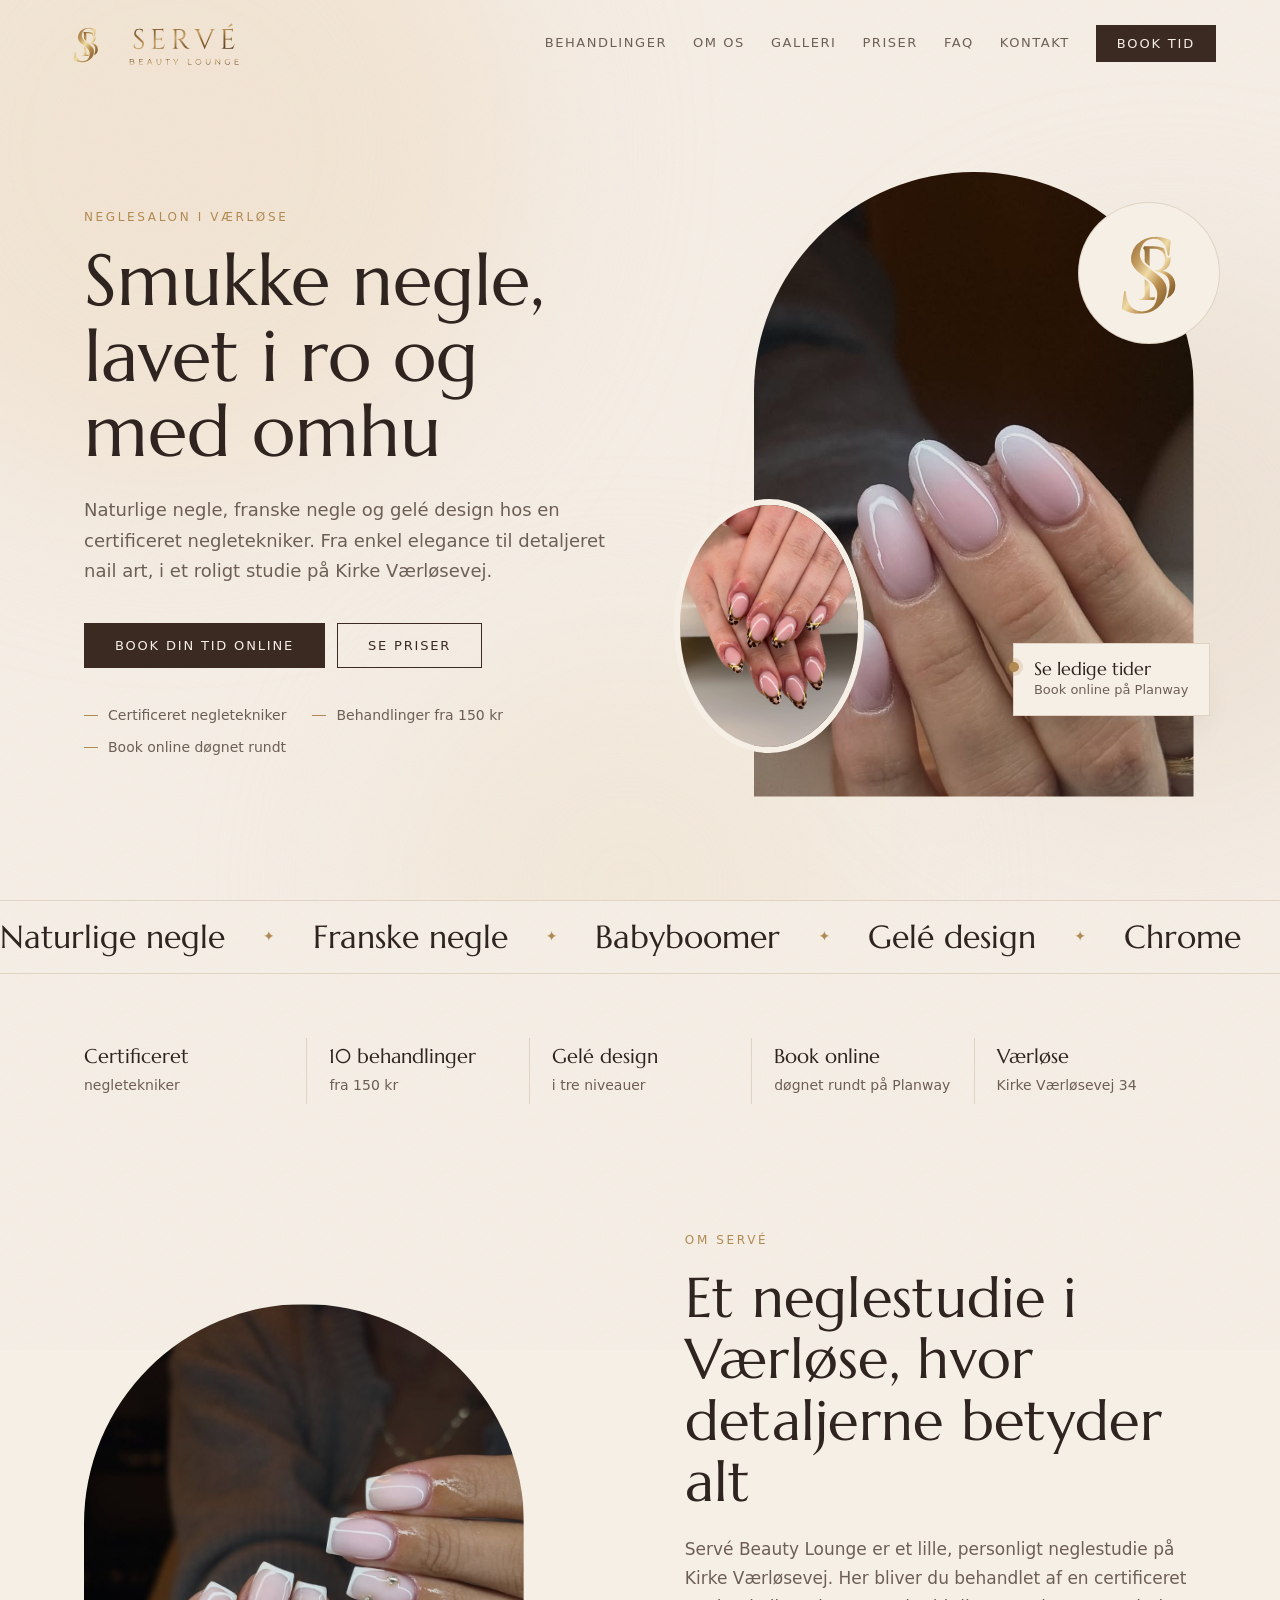
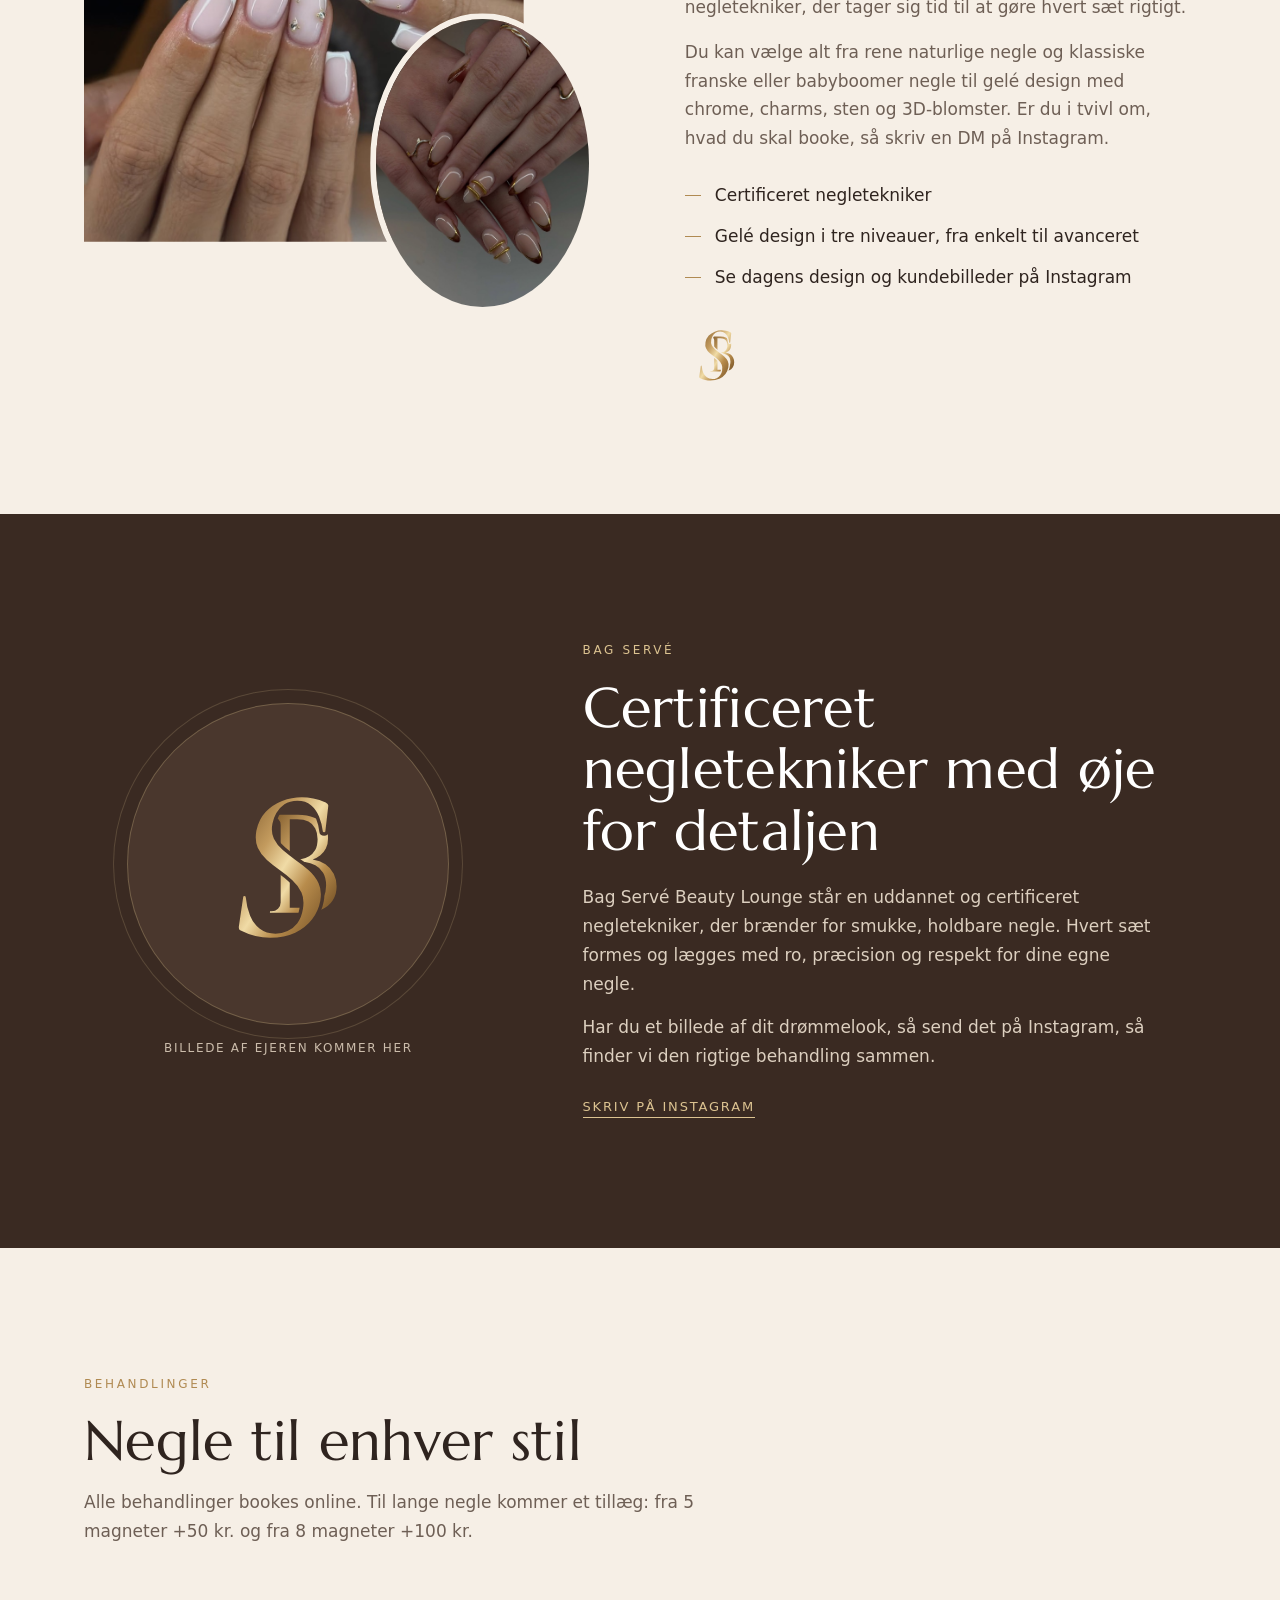
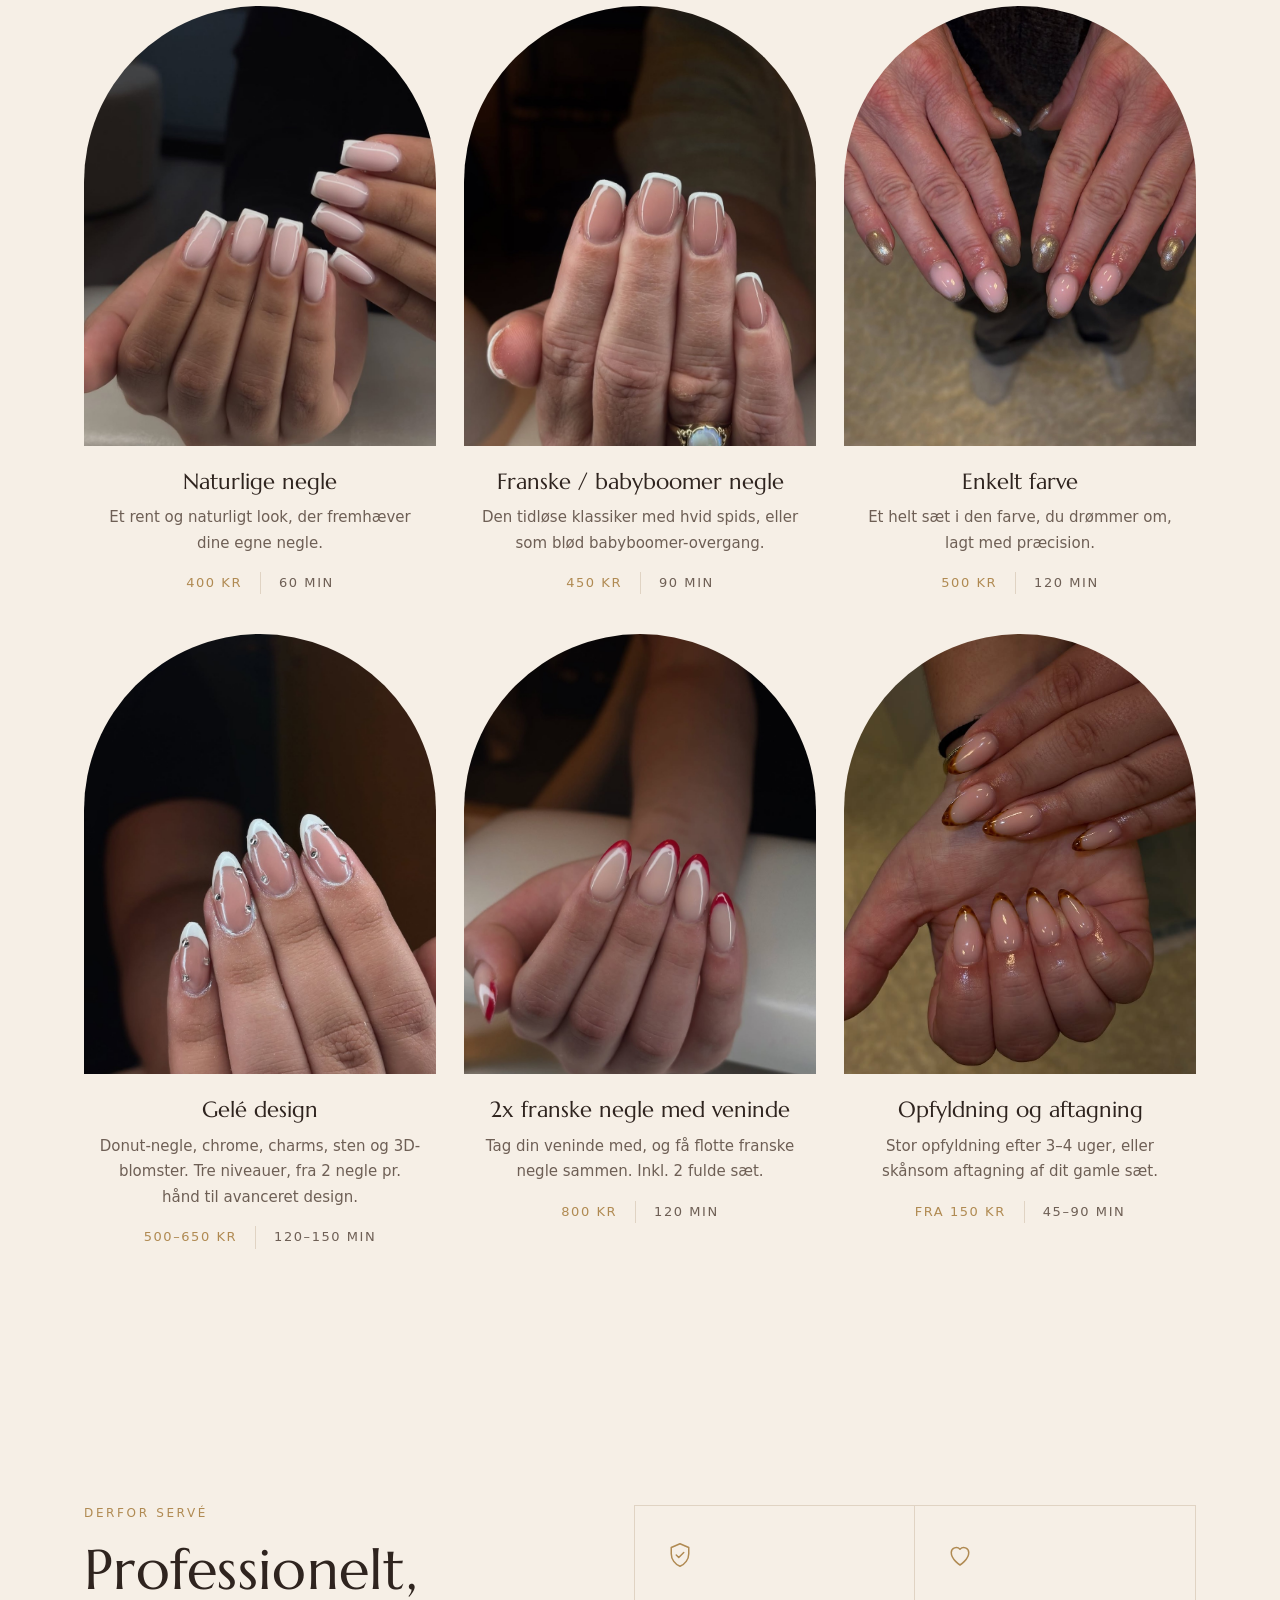
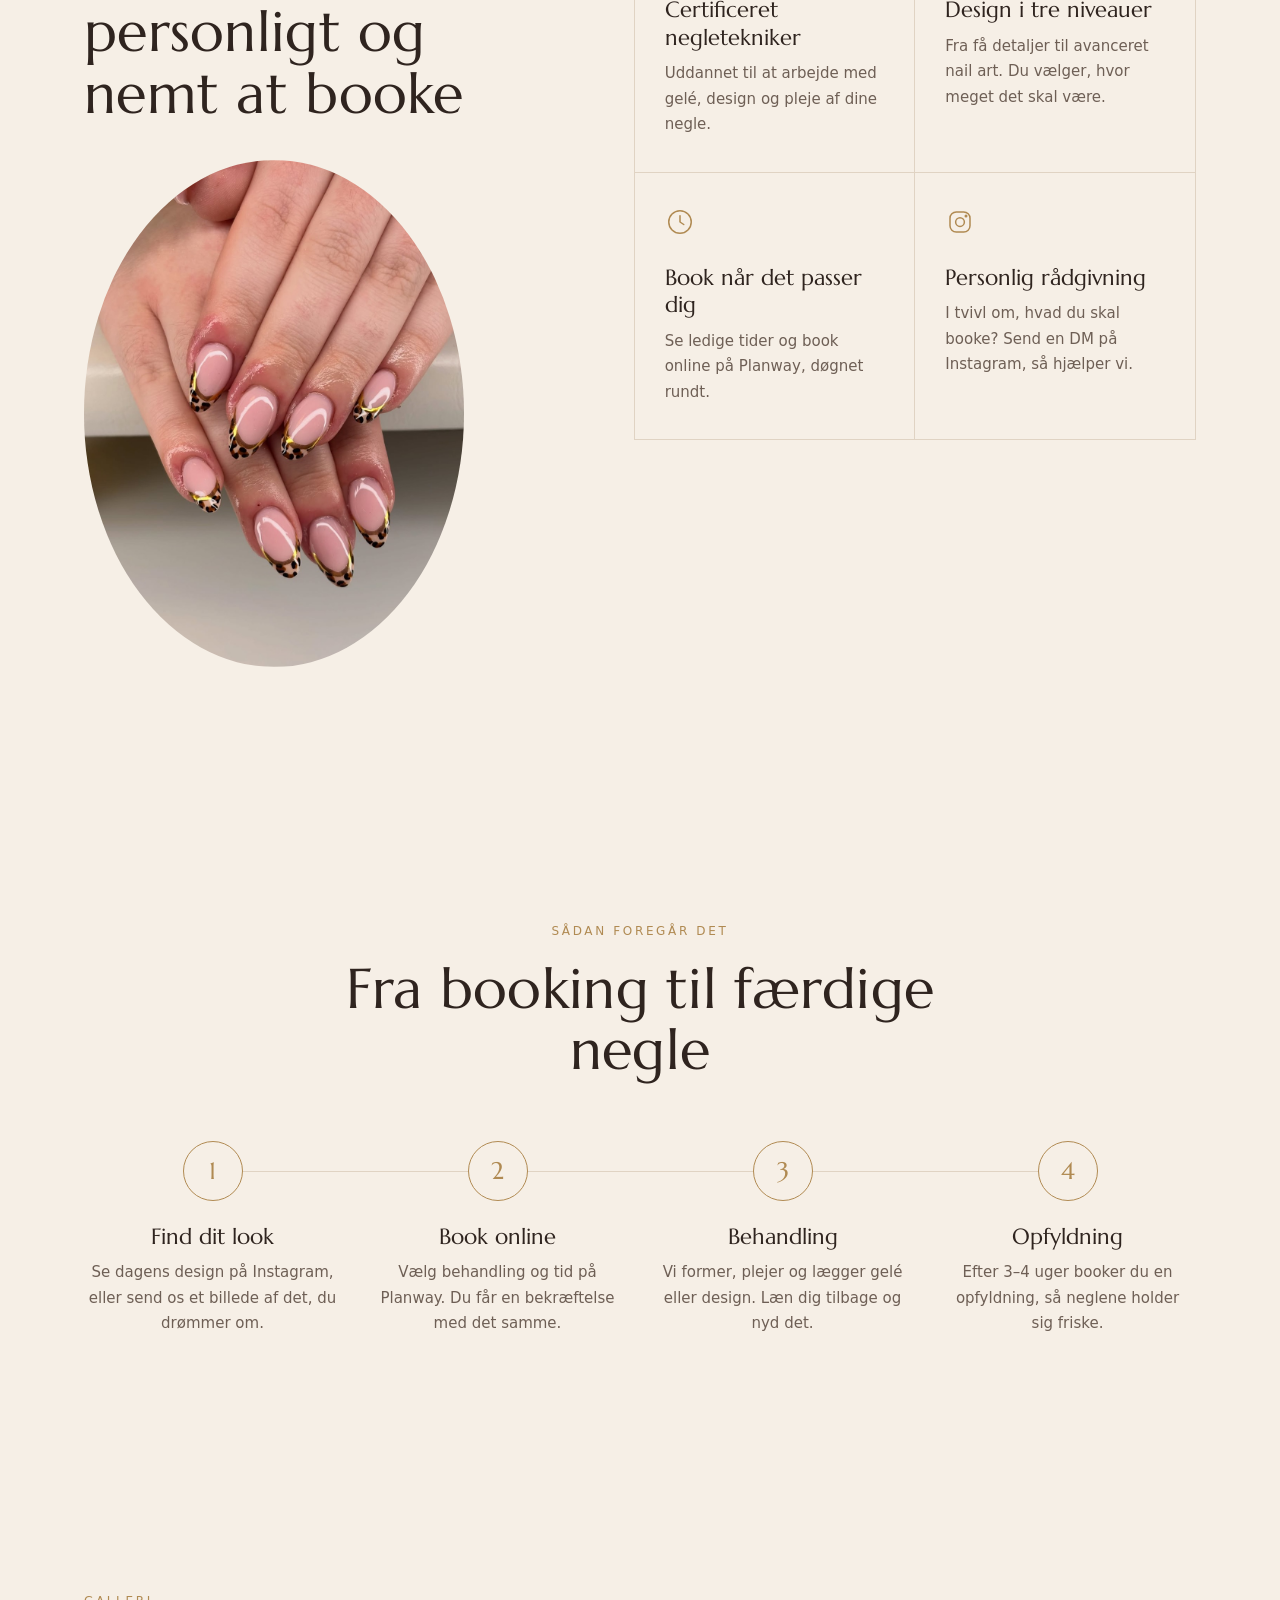
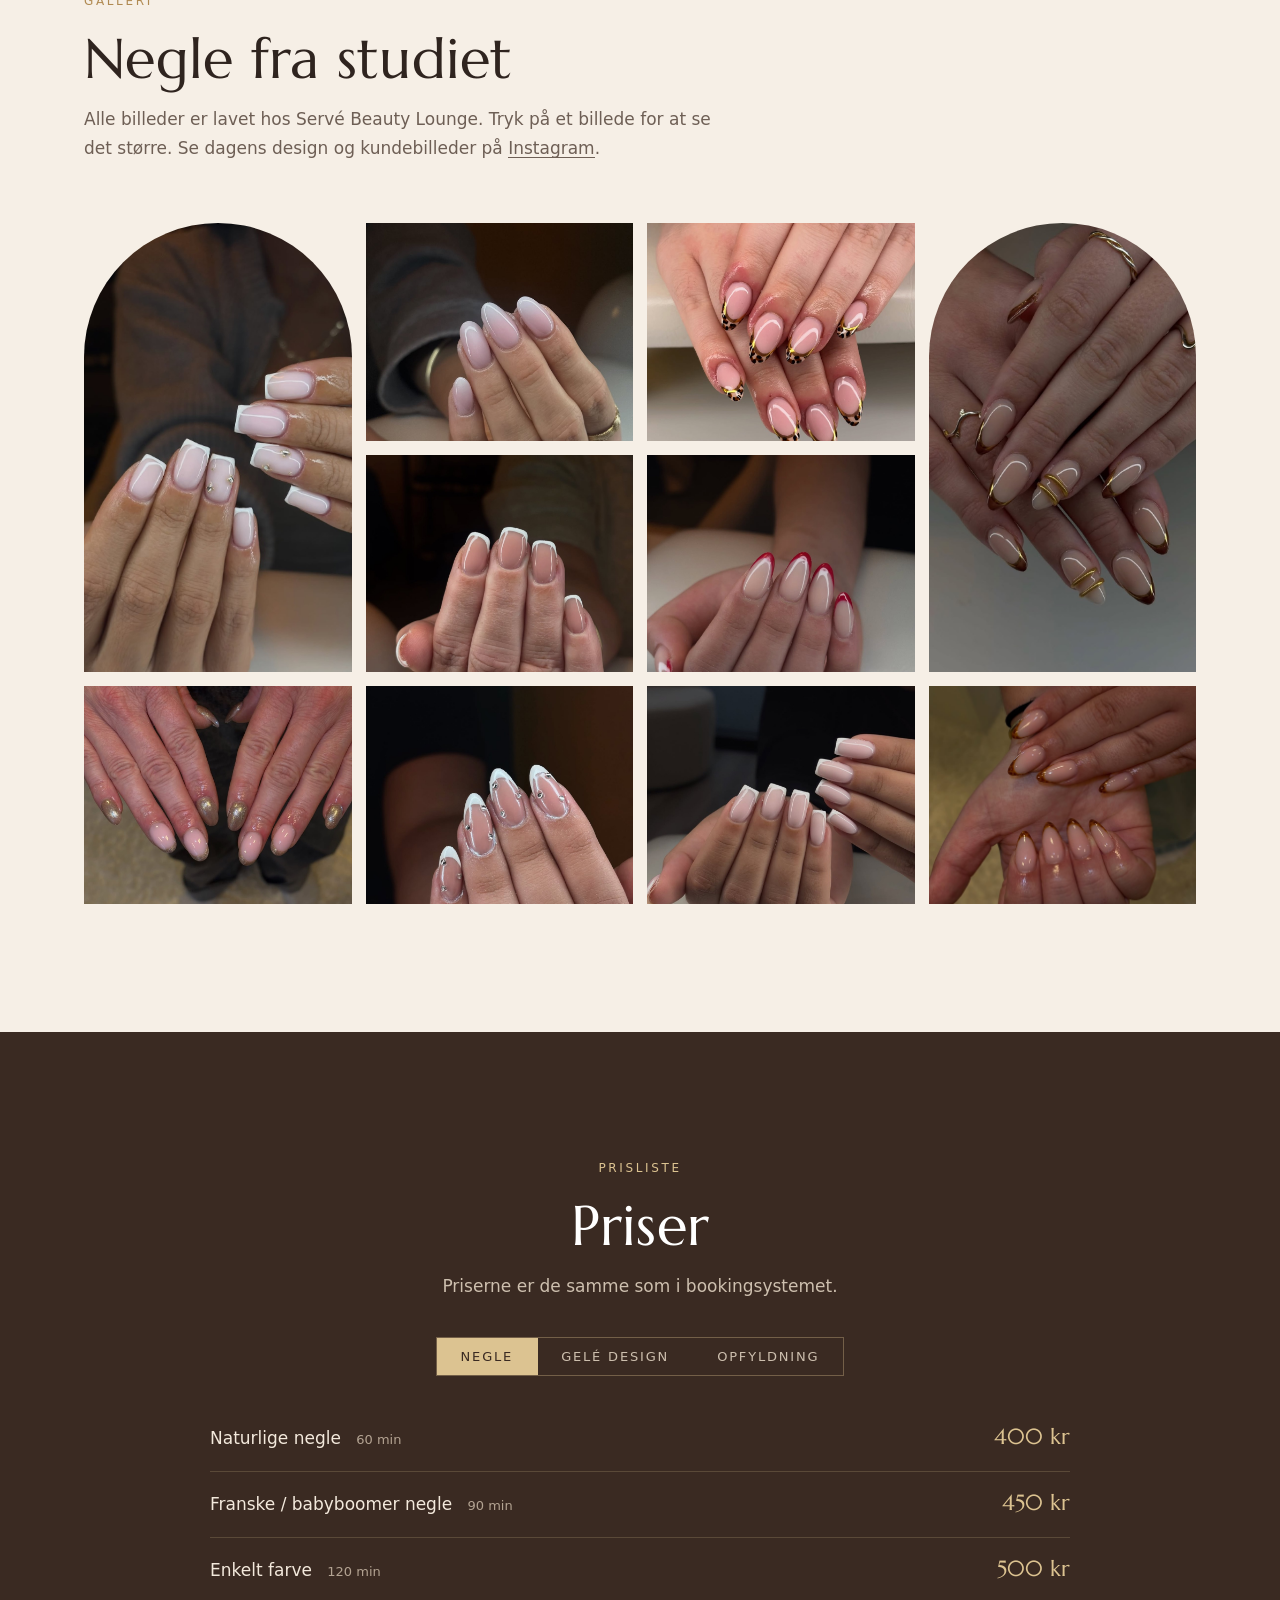
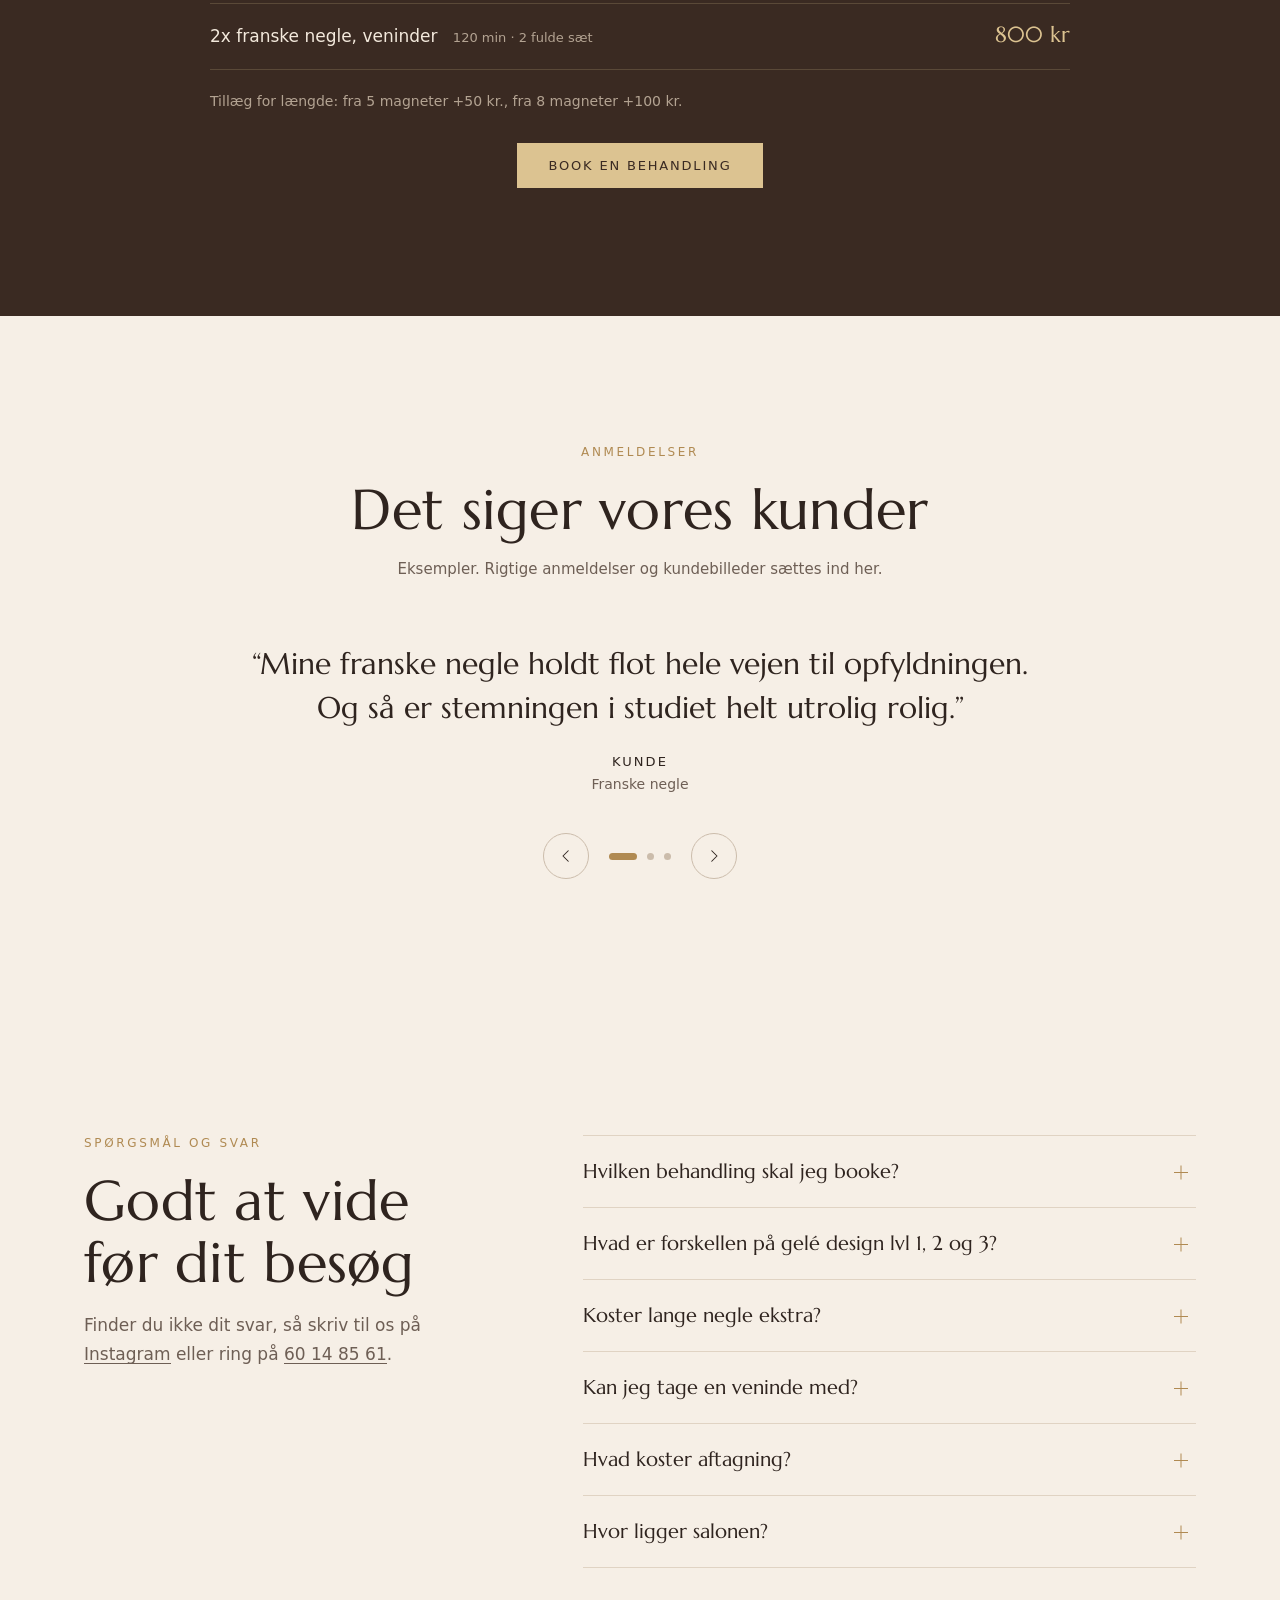
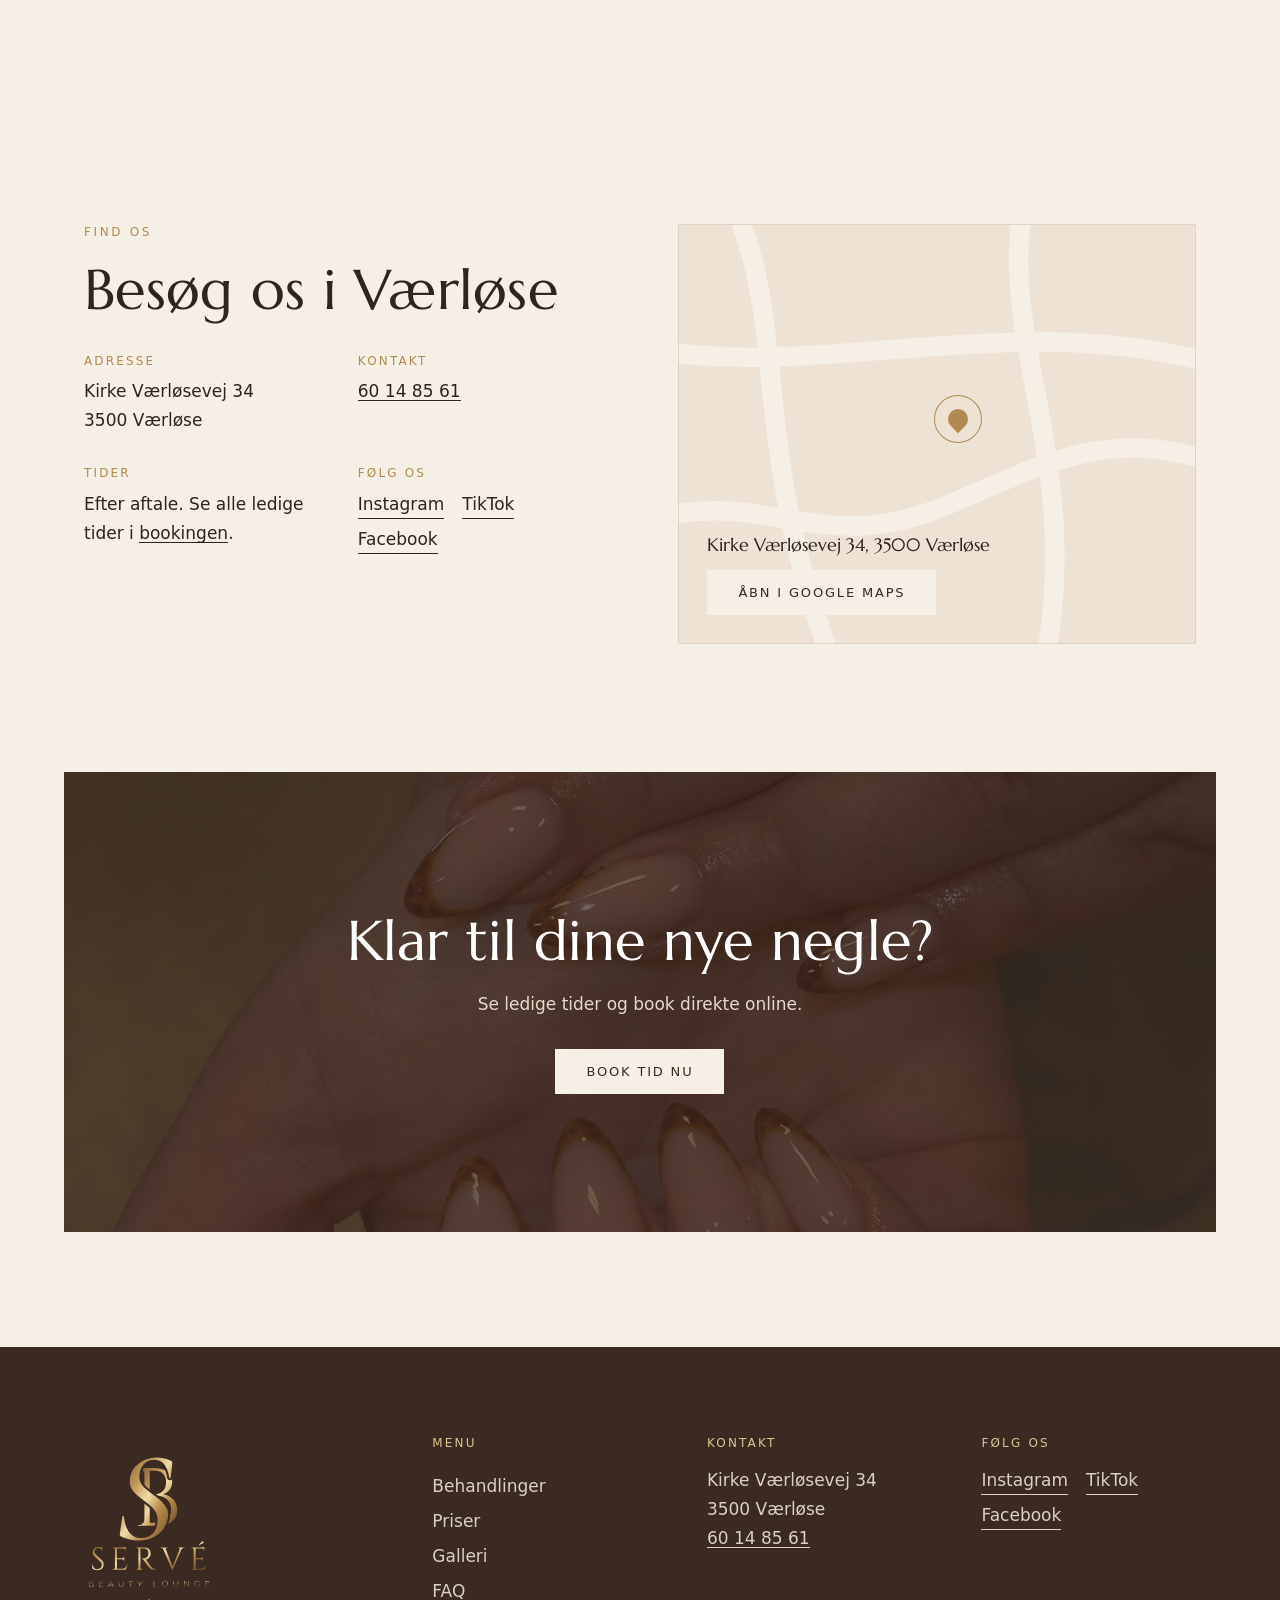
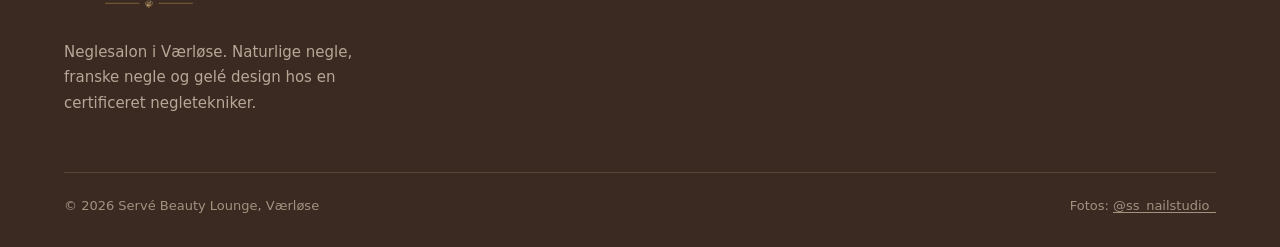
==== index.html @ b05d035b "Remove demo badge (reviews are still marked as examples) Co-Authored-By: Claude Opus 5.5 <noreply@an" ====
<!doctype html>
<html lang="da">
<head>
  <meta charset="utf-8">
  <meta name="viewport" content="width=device-width, initial-scale=1">
  <title>Servé Beauty Lounge – Neglesalon i Værløse | Gelé, franske negle & nail art</title>
  <meta name="description" content="Servé Beauty Lounge er en neglesalon i Værløse med certificeret negletekniker. Naturlige negle, franske/babyboomer negle og gelé design fra 400 kr. Book din tid online.">
  <meta name="keywords" content="neglesalon Værløse, negle Værløse, gelé negle, franske negle, babyboomer negle, nail art, gelé design, negletekniker Værløse">
  <link rel="canonical" href="https://serve-beauty-lounge.vercel.app/">
  <meta name="theme-color" content="#f6efe6">
  <link rel="icon" href="favicon.svg" type="image/svg+xml">
  <!-- Fjern noindex (her og i vercel.json), når rigtige anmeldelser er sat ind. -->
  <meta name="robots" content="noindex, nofollow">

  <meta property="og:type" content="website">
  <meta property="og:locale" content="da_DK">
  <meta property="og:site_name" content="Servé Beauty Lounge">
  <meta property="og:title" content="Servé Beauty Lounge – Neglesalon i Værløse">
  <meta property="og:description" content="Naturlige negle, franske negle og gelé design i Værløse. Book din tid online.">
  <meta property="og:image" content="https://serve-beauty-lounge.vercel.app/images/babyboomer-almond.jpg">
  <meta name="twitter:card" content="summary_large_image">

  <link rel="preconnect" href="https://api.fontshare.com">
  <link rel="preconnect" href="https://cdn.fontshare.com" crossorigin>
  <!-- Switzer fra Fontshare (gratis til kommerciel brug) til brødtekst -->
  <link href="https://api.fontshare.com/v2/css?f[]=switzer@300,400,500,600&display=swap" rel="stylesheet">
  <!-- Marcellus (Google Fonts): romersk serif der matcher logoet -->
  <link rel="preconnect" href="https://fonts.googleapis.com">
  <link rel="preconnect" href="https://fonts.gstatic.com" crossorigin>
  <link href="https://fonts.googleapis.com/css2?family=Marcellus&display=swap" rel="stylesheet">
  <link rel="stylesheet" href="styles.css">

  <!-- Struktureret data: oplysninger fra salonens Instagram og Planway (8. nov. 2026). -->
  <script type="application/ld+json">
  {
    "@context": "https://schema.org",
    "@type": "NailSalon",
    "name": "Servé Beauty Lounge",
    "url": "https://serve-beauty-lounge.vercel.app/",
    "image": "https://serve-beauty-lounge.vercel.app/images/babyboomer-almond.jpg",
    "description": "Neglesalon i Værløse med certificeret negletekniker. Naturlige negle, franske/babyboomer negle og gelé design.",
    "telephone": "+4560148561",
    "priceRange": "150–800 kr",
    "address": {
      "@type": "PostalAddress",
      "streetAddress": "Kirke Værløsevej 34",
      "postalCode": "3500",
      "addressLocality": "Værløse",
      "addressCountry": "DK"
    },
    "areaServed": ["Værløse", "Furesø"],
    "sameAs": [
      "https://www.instagram.com/ss_nailstudio_/",
      "https://www.tiktok.com/@ss_nailstudio",
      "https://www.facebook.com/profile.php?id=61580778943556"
    ],
    "potentialAction": { "@type": "ReserveAction", "target": "https://servebeautylounge.planway.com/" },
    "hasOfferCatalog": {
      "@type": "OfferCatalog",
      "name": "Behandlinger",
      "itemListElement": [
        { "@type": "Offer", "itemOffered": { "@type": "Service", "name": "Naturlige negle" }, "price": "400", "priceCurrency": "DKK" },
        { "@type": "Offer", "itemOffered": { "@type": "Service", "name": "Franske/Babyboomer negle" }, "price": "450", "priceCurrency": "DKK" },
        { "@type": "Offer", "itemOffered": { "@type": "Service", "name": "Enkelt farve" }, "price": "500", "priceCurrency": "DKK" },
        { "@type": "Offer", "itemOffered": { "@type": "Service", "name": "Gelé design lvl 1" }, "price": "500", "priceCurrency": "DKK" },
        { "@type": "Offer", "itemOffered": { "@type": "Service", "name": "Gelé design lvl 2" }, "price": "550", "priceCurrency": "DKK" },
        { "@type": "Offer", "itemOffered": { "@type": "Service", "name": "Gelé design lvl 3" }, "price": "650", "priceCurrency": "DKK" },
        { "@type": "Offer", "itemOffered": { "@type": "Service", "name": "2x franske negle (veninder)" }, "price": "800", "priceCurrency": "DKK" },
        { "@type": "Offer", "itemOffered": { "@type": "Service", "name": "Stor opfyldning 3–4 uger (franske negle)" }, "price": "400", "priceCurrency": "DKK" },
        { "@type": "Offer", "itemOffered": { "@type": "Service", "name": "Aftagning" }, "price": "200", "priceCurrency": "DKK" },
        { "@type": "Offer", "itemOffered": { "@type": "Service", "name": "Aftagning ved nyt sæt" }, "price": "150", "priceCurrency": "DKK" }
      ]
    }
  }
  </script>
  <script type="application/ld+json">
  {
    "@context": "https://schema.org",
    "@type": "FAQPage",
    "mainEntity": [
      { "@type": "Question", "name": "Hvilken behandling skal jeg booke?", "acceptedAnswer": { "@type": "Answer", "text": "Er du i tvivl, så send en DM på Instagram (@ss_nailstudio_) med et billede af det, du ønsker, så hjælper vi dig med at vælge." } },
      { "@type": "Question", "name": "Hvad er forskellen på gelé design lvl 1, 2 og 3?", "acceptedAnswer": { "@type": "Answer", "text": "Lvl 1 (500 kr) er design på op til 2 negle pr. hånd, fx donut-negle, chrome, charms, sten og 3D-blomster. Lvl 2 (550 kr) er design på alle negle, der ikke er tidskrævende. Lvl 3 (650 kr) er et avanceret og ekstra detaljeret design med mange steps." } },
      { "@type": "Question", "name": "Koster lange negle ekstra?", "acceptedAnswer": { "@type": "Answer", "text": "Ja. Fra længde 5 magneter er tillægget 50 kr., og fra 8 magneter 100 kr." } },
      { "@type": "Question", "name": "Kan jeg tage en veninde med?", "acceptedAnswer": { "@type": "Answer", "text": "Ja. Med 2x franske negle (veninder) får I begge et fuldt sæt franske negle for 800 kr. i alt." } },
      { "@type": "Question", "name": "Hvad koster aftagning?", "acceptedAnswer": { "@type": "Answer", "text": "Aftagning koster 200 kr. Får du lavet et nyt sæt samtidig, koster aftagningen 150 kr." } },
      { "@type": "Question", "name": "Hvor ligger salonen?", "acceptedAnswer": { "@type": "Answer", "text": "Servé Beauty Lounge ligger på Kirke Værløsevej 34, 3500 Værløse." } }
    ]
  }
  </script>
</head>
<body>
  <a class="skip" href="#main">Spring til indhold</a>

  <!-- Levende baggrund -->
  <div class="aura" aria-hidden="true"><span class="b1"></span><span class="b2"></span><span class="b3"></span></div>
  <div class="grain" aria-hidden="true"></div>

  <header class="site-header" id="header">
    <a class="logo" href="#top" aria-label="Servé Beauty Lounge, forside">
      <img class="logo-icon" src="images/logo-mark.svg" alt="" width="40" height="40"><img class="logo-word" src="images/logo-wordmark-dark.svg" alt="Servé Beauty Lounge" width="150" height="58">
    </a>
    <nav class="nav" id="nav" aria-label="Hovedmenu">
      <a href="#behandlinger">Behandlinger</a>
      <a href="#om">Om os</a>
      <a href="#galleri">Galleri</a>
      <a href="#priser">Priser</a>
      <a href="#faq">FAQ</a>
      <a href="#kontakt">Kontakt</a>
      <a class="btn btn-small nav-cta" data-booking href="#">Book tid</a>
    </nav>
    <button class="menu-btn" id="menu-btn" type="button" aria-expanded="false" aria-controls="nav">
      <span></span><span></span><span class="sr">Menu</span>
    </button>
  </header>

  <main id="main">
    <!-- HERO -->
    <section class="hero" id="top" aria-labelledby="hero-title">
      <div class="hero-text">
        <p class="kicker" data-load>Neglesalon i Værløse</p>
        <h1 id="hero-title" data-load>Smukke negle, lavet i ro og med omhu</h1>
        <p class="lede" data-load>Naturlige negle, franske negle og gelé design hos en certificeret negletekniker. Fra enkel elegance til detaljeret nail art, i et roligt studie på Kirke Værløsevej.</p>
        <div class="hero-actions" data-load>
          <a class="btn" data-booking href="#">Book din tid online</a>
          <a class="btn btn-ghost" href="#priser">Se priser</a>
        </div>
        <ul class="hero-trust" data-load>
          <li>Certificeret negletekniker</li>
          <li>Behandlinger fra 150 kr</li>
          <li>Book online døgnet rundt</li>
        </ul>
      </div>

      <div class="hero-art">
        <figure class="arch" data-reveal-img>
          <img src="images/babyboomer-almond.jpg" alt="Babyboomer negle i almond-form lavet hos Servé Beauty Lounge" width="1000" height="1051" fetchpriority="high">
        </figure>
        <figure class="bubble" data-reveal-img>
          <img src="images/french-leopard-almond.jpg" alt="Franske almond-negle med guld og leopardmønster" width="1000" height="1333">
        </figure>
        <figure class="seal" aria-hidden="true"><img src="images/logo-mark.svg" alt="" width="120" height="120"></figure>
        <a class="float-card" data-booking href="#">
          <strong>Se ledige tider</strong>
          <span>Book online på Planway</span>
        </a>
      </div>
    </section>

    <!-- TILBUD (fra Instagram 2. nov. 2026 – skjules automatisk efter 30. nov.) -->
    <aside class="promo" data-until="2026-11-30" aria-label="Tilbud i november">
      <img src="images/tilbud-franske-november.jpg" alt="Tilbud: franske negle 350 kr hele november" width="800" height="1055" loading="lazy">
      <div class="promo-text">
        <p class="kicker">Tilbud i november</p>
        <p class="promo-title">Franske negle <strong>350 kr</strong> hele november</p>
        <p class="promo-sub">Normalpris 450 kr. Book din tid, mens der er ledige tider.</p>
      </div>
      <a class="btn" data-booking href="#">Book franske negle</a>
    </aside>

    <!-- MARQUEE -->
    <div class="marquee" aria-hidden="true">
      <div class="marquee-track">
        <span>Naturlige negle</span><i>✦</i><span>Franske negle</span><i>✦</i><span>Babyboomer</span><i>✦</i><span>Gelé design</span><i>✦</i><span>Chrome</span><i>✦</i><span>3D-blomster</span><i>✦</i>
        <span>Naturlige negle</span><i>✦</i><span>Franske negle</span><i>✦</i><span>Babyboomer</span><i>✦</i><span>Gelé design</span><i>✦</i><span>Chrome</span><i>✦</i><span>3D-blomster</span><i>✦</i>
      </div>
    </div>

    <!-- FACTS -->
    <section class="facts" aria-label="Servé i korte træk">
      <div data-reveal><strong>Certificeret</strong><span>negletekniker</span></div>
      <div data-reveal><strong>10 behandlinger</strong><span>fra 150 kr</span></div>
      <div data-reveal><strong>Gelé design</strong><span>i tre niveauer</span></div>
      <div data-reveal><strong>Book online</strong><span>døgnet rundt på Planway</span></div>
      <div data-reveal><strong>Værløse</strong><span>Kirke Værløsevej 34</span></div>
    </section>

    <!-- ABOUT -->
    <section class="about section" id="om" aria-labelledby="about-title">
      <div class="about-media">
        <figure class="about-main" data-reveal-img>
          <img src="images/french-square-sten.jpg" alt="Franske square-negle med små sten" width="1000" height="1333" loading="lazy">
        </figure>
        <figure class="about-small" data-reveal-img>
          <img src="images/french-brun-ringe.jpg" alt="Franske negle med brun spids og guldringe" width="1000" height="1333" loading="lazy">
        </figure>
      </div>
      <div class="about-text" data-reveal>
        <p class="kicker">Om Servé</p>
        <h2 id="about-title">Et neglestudie i Værløse, hvor detaljerne betyder alt</h2>
        <p>Servé Beauty Lounge er et lille, personligt neglestudie på Kirke Værløsevej. Her bliver du behandlet af en certificeret negletekniker, der tager sig tid til at gøre hvert sæt rigtigt.</p>
        <p>Du kan vælge alt fra rene naturlige negle og klassiske franske eller babyboomer negle til gelé design med chrome, charms, sten og 3D-blomster. Er du i tvivl om, hvad du skal booke, så skriv en DM på Instagram.</p>
        <ul class="checks">
          <li>Certificeret negletekniker</li>
          <li>Gelé design i tre niveauer, fra enkelt til avanceret</li>
          <li>Se dagens design og kundebilleder på Instagram</li>
        </ul>
        <img class="signature" src="images/logo-mark.svg" alt="" width="72" height="72">
      </div>
    </section>

    <!-- OWNER / CERTIFICATE (billede og tekst fra ejeren sættes ind, når vi får dem) -->
    <section class="owner" aria-labelledby="owner-title">
      <div class="owner-inner">
        <figure class="owner-portrait" data-reveal>
          <img src="images/logo-mark.svg" alt="" width="160" height="160">
          <figcaption>Billede af ejeren kommer her</figcaption>
        </figure>
        <div class="owner-text" data-reveal>
          <p class="kicker">Bag Servé</p>
          <h2 id="owner-title">Certificeret negletekniker med øje for detaljen</h2>
          <p>Bag Servé Beauty Lounge står en uddannet og certificeret negletekniker, der brænder for smukke, holdbare negle. Hvert sæt formes og lægges med ro, præcision og respekt for dine egne negle.</p>
          <p>Har du et billede af dit drømmelook, så send det på Instagram, så finder vi den rigtige behandling sammen.</p>
          <a class="link link-light" href="https://www.instagram.com/ss_nailstudio_/" target="_blank" rel="noopener">Skriv på Instagram</a>
        </div>
      </div>
    </section>

    <!-- SERVICES -->
    <section class="services section" id="behandlinger" aria-labelledby="services-title">
      <div class="section-head" data-reveal>
        <p class="kicker">Behandlinger</p>
        <h2 id="services-title">Negle til enhver stil</h2>
        <p>Alle behandlinger bookes online. Til lange negle kommer et tillæg: fra 5 magneter +50 kr. og fra 8 magneter +100 kr.</p>
      </div>
      <div class="service-grid">
        <article class="service" data-reveal>
          <figure><img src="images/naturlige-square.jpg" alt="Naturlige square-negle i blød rosa" width="1000" height="1094" loading="lazy"></figure>
          <div class="service-body">
            <h3>Naturlige negle</h3>
            <p>Et rent og naturligt look, der fremhæver dine egne negle.</p>
            <p class="meta"><span>400 kr</span><span>60 min</span></p>
          </div>
        </article>
        <article class="service" data-reveal>
          <figure><img src="images/french-hvid-square.jpg" alt="Klassiske franske negle med hvid spids" width="1000" height="1118" loading="lazy"></figure>
          <div class="service-body">
            <h3>Franske / babyboomer negle</h3>
            <p>Den tidløse klassiker med hvid spids, eller som blød babyboomer-overgang.</p>
            <p class="meta"><span>450 kr</span><span>90 min</span></p>
          </div>
        </article>
        <article class="service" data-reveal>
          <figure><img src="images/shimmer-almond.jpg" alt="Almond-negle i guld shimmer" width="1000" height="1333" loading="lazy"></figure>
          <div class="service-body">
            <h3>Enkelt farve</h3>
            <p>Et helt sæt i den farve, du drømmer om, lagt med præcision.</p>
            <p class="meta"><span>500 kr</span><span>120 min</span></p>
          </div>
        </article>
        <article class="service" data-reveal>
          <figure><img src="images/french-design-sten.jpg" alt="Franske negle med sølvdesign og sten" width="1000" height="1238" loading="lazy"></figure>
          <div class="service-body">
            <h3>Gelé design</h3>
            <p>Donut-negle, chrome, charms, sten og 3D-blomster. Tre niveauer, fra 2 negle pr. hånd til avanceret design.</p>
            <p class="meta"><span>500–650 kr</span><span>120–150 min</span></p>
          </div>
        </article>
        <article class="service" data-reveal>
          <figure><img src="images/french-roed.jpg" alt="Franske negle med rød spids og design" width="1000" height="1333" loading="lazy"></figure>
          <div class="service-body">
            <h3>2x franske negle med veninde</h3>
            <p>Tag din veninde med, og få flotte franske negle sammen. Inkl. 2 fulde sæt.</p>
            <p class="meta"><span>800 kr</span><span>120 min</span></p>
          </div>
        </article>
        <article class="service" data-reveal>
          <figure><img src="images/french-amber.jpg" alt="Franske negle med ravfarvet spids" width="1080" height="1245" loading="lazy"></figure>
          <div class="service-body">
            <h3>Opfyldning og aftagning</h3>
            <p>Stor opfyldning efter 3–4 uger, eller skånsom aftagning af dit gamle sæt.</p>
            <p class="meta"><span>fra 150 kr</span><span>45–90 min</span></p>
          </div>
        </article>
      </div>
    </section>

    <!-- WHY -->
    <section class="why section" aria-labelledby="why-title">
      <div class="why-intro" data-reveal>
        <p class="kicker">Derfor Servé</p>
        <h2 id="why-title">Professionelt, personligt og nemt at booke</h2>
        <figure class="why-img" data-reveal-img>
          <img src="images/french-leopard-almond.jpg" alt="Franske almond-negle med guld og leopardmønster" width="1000" height="1333" loading="lazy">
        </figure>
      </div>
      <div class="why-list">
        <div class="why-item" data-reveal>
          <svg viewBox="0 0 24 24" aria-hidden="true"><path d="M12 3l7 3v5c0 4.5-3 8.5-7 10-4-1.5-7-5.5-7-10V6l7-3z"/><path d="M9 12l2 2 4-4"/></svg>
          <h3>Certificeret negletekniker</h3>
          <p>Uddannet til at arbejde med gelé, design og pleje af dine negle.</p>
        </div>
        <div class="why-item" data-reveal>
          <svg viewBox="0 0 24 24" aria-hidden="true"><path d="M12 20s-7-4.4-7-10a4 4 0 017-2.6A4 4 0 0119 10c0 5.6-7 10-7 10z"/></svg>
          <h3>Design i tre niveauer</h3>
          <p>Fra få detaljer til avanceret nail art. Du vælger, hvor meget det skal være.</p>
        </div>
        <div class="why-item" data-reveal>
          <svg viewBox="0 0 24 24" aria-hidden="true"><circle cx="12" cy="12" r="9"/><path d="M12 7v5l3 2"/></svg>
          <h3>Book når det passer dig</h3>
          <p>Se ledige tider og book online på Planway, døgnet rundt.</p>
        </div>
        <div class="why-item" data-reveal>
          <svg viewBox="0 0 24 24" aria-hidden="true"><rect x="4" y="4" width="16" height="16" rx="5"/><circle cx="12" cy="12" r="3.5"/><circle cx="16.8" cy="7.2" r=".6"/></svg>
          <h3>Personlig rådgivning</h3>
          <p>I tvivl om, hvad du skal booke? Send en DM på Instagram, så hjælper vi.</p>
        </div>
      </div>
    </section>

    <!-- PROCESS -->
    <section class="process section" aria-labelledby="process-title">
      <div class="section-head center" data-reveal>
        <p class="kicker">Sådan foregår det</p>
        <h2 id="process-title">Fra booking til færdige negle</h2>
      </div>
      <ol class="steps">
        <li data-reveal><span class="step-no">1</span><h3>Find dit look</h3><p>Se dagens design på Instagram, eller send os et billede af det, du drømmer om.</p></li>
        <li data-reveal><span class="step-no">2</span><h3>Book online</h3><p>Vælg behandling og tid på Planway. Du får en bekræftelse med det samme.</p></li>
        <li data-reveal><span class="step-no">3</span><h3>Behandling</h3><p>Vi former, plejer og lægger gelé eller design. Læn dig tilbage og nyd det.</p></li>
        <li data-reveal><span class="step-no">4</span><h3>Opfyldning</h3><p>Efter 3–4 uger booker du en opfyldning, så neglene holder sig friske.</p></li>
      </ol>
    </section>

    <!-- GALLERY -->
    <section class="gallery section" id="galleri" aria-labelledby="gallery-title">
      <div class="section-head" data-reveal>
        <p class="kicker">Galleri</p>
        <h2 id="gallery-title">Negle fra studiet</h2>
        <p>Alle billeder er lavet hos Servé Beauty Lounge. Tryk på et billede for at se det større. Se dagens design og kundebilleder på <a class="link" href="https://www.instagram.com/ss_nailstudio_/" target="_blank" rel="noopener">Instagram</a>.</p>
      </div>
      <div class="masonry" id="masonry">
        <button class="tile t-tall" type="button" data-reveal><img src="images/french-square-sten.jpg" alt="Franske square-negle med små sten" width="1000" height="1333" loading="lazy"></button>
        <button class="tile" type="button" data-reveal><img src="images/babyboomer-almond.jpg" alt="Babyboomer negle i almond-form lavet hos Servé Beauty Lounge" width="1000" height="1051" loading="lazy"></button>
        <button class="tile" type="button" data-reveal><img src="images/french-leopard-almond.jpg" alt="Franske almond-negle med guld og leopardmønster" width="1000" height="1333" loading="lazy"></button>
        <button class="tile t-tall" type="button" data-reveal><img src="images/french-brun-ringe.jpg" alt="Franske negle med brun spids og guldringe" width="1000" height="1333" loading="lazy"></button>
        <button class="tile" type="button" data-reveal><img src="images/french-hvid-square.jpg" alt="Klassiske franske negle med hvid spids" width="1000" height="1118" loading="lazy"></button>
        <button class="tile" type="button" data-reveal><img src="images/french-roed.jpg" alt="Franske negle med rød spids og design" width="1000" height="1333" loading="lazy"></button>
        <button class="tile" type="button" data-reveal><img src="images/shimmer-almond.jpg" alt="Almond-negle i guld shimmer" width="1000" height="1333" loading="lazy"></button>
        <button class="tile" type="button" data-reveal><img src="images/french-design-sten.jpg" alt="Franske negle med sølvdesign og sten" width="1000" height="1238" loading="lazy"></button>
        <button class="tile" type="button" data-reveal><img src="images/naturlige-square.jpg" alt="Naturlige square-negle i blød rosa" width="1000" height="1094" loading="lazy"></button>
        <button class="tile" type="button" data-reveal><img src="images/french-amber.jpg" alt="Franske negle med ravfarvet spids" width="1080" height="1245" loading="lazy"></button>
      </div>
    </section>

    <!-- PRICES -->
    <section class="prices section" id="priser" aria-labelledby="prices-title">
      <div class="prices-card" data-reveal>
        <div class="section-head">
          <p class="kicker">Prisliste</p>
          <h2 id="prices-title">Priser</h2>
          <p>Priserne er de samme som i bookingsystemet.</p>
        </div>
        <div class="tabs tabs-3" role="tablist" aria-label="Priskategori" id="tabs">
          <button role="tab" type="button" id="tab-nails" aria-controls="panel-nails" aria-selected="true">Negle</button>
          <button role="tab" type="button" id="tab-design" aria-controls="panel-design" aria-selected="false" tabindex="-1">Gelé design</button>
          <button role="tab" type="button" id="tab-fill" aria-controls="panel-fill" aria-selected="false" tabindex="-1">Opfyldning</button>
          <span class="tab-ink" aria-hidden="true"></span>
        </div>
        <div class="panel" id="panel-nails" role="tabpanel" aria-labelledby="tab-nails">
          <dl class="price-list">
            <div><dt>Naturlige negle <small>60 min</small></dt><dd>400 kr</dd></div>
            <div><dt>Franske / babyboomer negle <small>90 min</small></dt><dd>450 kr</dd></div>
            <div><dt>Enkelt farve <small>120 min</small></dt><dd>500 kr</dd></div>
            <div><dt>2x franske negle, veninder <small>120 min · 2 fulde sæt</small></dt><dd>800 kr</dd></div>
          </dl>
        </div>
        <div class="panel" id="panel-design" role="tabpanel" aria-labelledby="tab-design" hidden>
          <dl class="price-list">
            <div><dt>Gelé design lvl 1 <small>120 min · op til 2 negle pr. hånd</small></dt><dd>500 kr</dd></div>
            <div><dt>Gelé design lvl 2 <small>120 min · alle negle, ikke tidskrævende</small></dt><dd>550 kr</dd></div>
            <div><dt>Gelé design lvl 3 <small>150 min · avanceret, mange steps</small></dt><dd>650 kr</dd></div>
          </dl>
        </div>
        <div class="panel" id="panel-fill" role="tabpanel" aria-labelledby="tab-fill" hidden>
          <dl class="price-list">
            <div><dt>Stor opfyldning 3–4 uger <small>90 min · franske negle</small></dt><dd>400 kr</dd></div>
            <div><dt>Aftagning <small>45 min</small></dt><dd>200 kr</dd></div>
            <div><dt>Aftagning ved nyt sæt <small>45 min</small></dt><dd>150 kr</dd></div>
          </dl>
        </div>
        <p class="price-note">Tillæg for længde: fra 5 magneter +50 kr., fra 8 magneter +100 kr.</p>
        <a class="btn" data-booking href="#">Book en behandling</a>
      </div>
    </section>

    <!-- TESTIMONIALS (eksempler – erstattes med rigtige anmeldelser) -->
    <section class="reviews section" id="anmeldelser" aria-labelledby="reviews-title">
      <div class="section-head center" data-reveal>
        <p class="kicker">Anmeldelser</p>
        <h2 id="reviews-title">Det siger vores kunder</h2>
        <p class="rating">Eksempler. Rigtige anmeldelser og kundebilleder sættes ind her.</p>
      </div>
      <div class="slider" id="slider" aria-roledescription="karrusel" aria-label="Kundeanmeldelser">
        <div class="slides" id="slides">
          <figure class="review" aria-roledescription="slide">
            <blockquote>“Mine franske negle holdt flot hele vejen til opfyldningen. Og så er stemningen i studiet helt utrolig rolig.”</blockquote>
            <figcaption><strong>Kunde</strong><span>Franske negle</span></figcaption>
          </figure>
          <figure class="review" aria-roledescription="slide">
            <blockquote>“Jeg sendte et billede på Instagram, og resultatet blev præcis, som jeg havde drømt om.”</blockquote>
            <figcaption><strong>Kunde</strong><span>Gelé design lvl 2</span></figcaption>
          </figure>
          <figure class="review" aria-roledescription="slide">
            <blockquote>“Vi tog afsted to veninder og fik lavet negle sammen. En rigtig hyggelig eftermiddag.”</blockquote>
            <figcaption><strong>Kunde</strong><span>2x franske negle</span></figcaption>
          </figure>
        </div>
        <div class="slider-nav">
          <button type="button" class="round" data-slide="-1" aria-label="Forrige anmeldelse"><svg viewBox="0 0 24 24"><path d="M15 5l-7 7 7 7"/></svg></button>
          <div class="dots" id="dots"></div>
          <button type="button" class="round" data-slide="1" aria-label="Næste anmeldelse"><svg viewBox="0 0 24 24"><path d="M9 5l7 7-7 7"/></svg></button>
        </div>
      </div>
    </section>

    <!-- FAQ -->
    <section class="faq section" id="faq" aria-labelledby="faq-title">
      <div class="faq-intro" data-reveal>
        <p class="kicker">Spørgsmål og svar</p>
        <h2 id="faq-title">Godt at vide før dit besøg</h2>
        <p>Finder du ikke dit svar, så skriv til os på <a class="link" href="https://www.instagram.com/ss_nailstudio_/" target="_blank" rel="noopener">Instagram</a> eller ring på <a class="link" href="tel:+4560148561">60 14 85 61</a>.</p>
      </div>
      <div class="faq-list" data-reveal>
        <details><summary>Hvilken behandling skal jeg booke?</summary><p>Er du i tvivl, så send en DM på Instagram (@ss_nailstudio_) med et billede af det, du ønsker, så hjælper vi dig med at vælge.</p></details>
        <details><summary>Hvad er forskellen på gelé design lvl 1, 2 og 3?</summary><p>Lvl 1 (500 kr) er design på op til 2 negle pr. hånd, fx donut-negle, chrome, charms, sten og 3D-blomster. Lvl 2 (550 kr) er design på alle negle, der ikke er tidskrævende. Lvl 3 (650 kr) er et avanceret og ekstra detaljeret design med mange steps.</p></details>
        <details><summary>Koster lange negle ekstra?</summary><p>Ja. Fra længde 5 magneter er tillægget 50 kr., og fra 8 magneter 100 kr.</p></details>
        <details><summary>Kan jeg tage en veninde med?</summary><p>Ja. Med 2x franske negle (veninder) får I begge et fuldt sæt franske negle for 800 kr. i alt.</p></details>
        <details><summary>Hvad koster aftagning?</summary><p>Aftagning koster 200 kr. Får du lavet et nyt sæt samtidig, koster aftagningen 150 kr.</p></details>
        <details><summary>Hvor ligger salonen?</summary><p>Servé Beauty Lounge ligger på Kirke Værløsevej 34, 3500 Værløse. Se info om parkering i højdepunkterne på vores Instagram.</p></details>
      </div>
    </section>

    <!-- CONTACT -->
    <section class="contact section" id="kontakt" aria-labelledby="contact-title">
      <div class="contact-info" data-reveal>
        <p class="kicker">Find os</p>
        <h2 id="contact-title">Besøg os i Værløse</h2>
        <div class="contact-grid">
          <div>
            <h3>Adresse</h3>
            <address>Kirke Værløsevej 34<br>3500 Værløse</address>
          </div>
          <div>
            <h3>Kontakt</h3>
            <p><a class="link" href="tel:+4560148561">60 14 85 61</a></p>
          </div>
          <div>
            <h3>Tider</h3>
            <p>Efter aftale. Se alle ledige tider i <a class="link" data-booking href="#">bookingen</a>.</p>
          </div>
          <div>
            <h3>Følg os</h3>
            <p class="socials">
              <a class="link" href="https://www.instagram.com/ss_nailstudio_/" target="_blank" rel="noopener">Instagram</a>
              <a class="link" href="https://www.tiktok.com/@ss_nailstudio" target="_blank" rel="noopener">TikTok</a>
              <a class="link" href="https://www.facebook.com/profile.php?id=61580778943556" target="_blank" rel="noopener">Facebook</a>
            </p>
          </div>
        </div>
      </div>
      <div class="map" data-reveal>
        <div class="map-art" aria-hidden="true">
          <svg viewBox="0 0 400 300" preserveAspectRatio="xMidYMid slice"><path d="M0 210 C80 190 120 240 210 200 S330 150 400 170" /><path d="M60 0 C90 80 70 160 120 300" /><path d="M260 0 C250 90 300 170 280 300" /><path d="M0 90 C120 110 260 60 400 100" /></svg>
          <span class="pin"></span>
        </div>
        <p class="map-label">Kirke Værløsevej 34, 3500 Værløse</p>
        <a class="btn btn-light" href="https://www.google.com/maps/search/?api=1&query=Kirke+V%C3%A6rl%C3%B8sevej+34%2C+3500+V%C3%A6rl%C3%B8se" target="_blank" rel="noopener">Åbn i Google Maps</a>
      </div>
    </section>

    <!-- CTA -->
    <section class="cta" aria-labelledby="cta-title">
      <img src="images/french-amber.jpg" alt="" width="1080" height="1245" loading="lazy">
      <div class="cta-inner" data-reveal>
        <h2 id="cta-title">Klar til dine nye negle?</h2>
        <p>Se ledige tider og book direkte online.</p>
        <a class="btn btn-light" data-booking href="#">Book tid nu</a>
      </div>
    </section>
  </main>

  <footer class="site-footer">
    <div class="footer-grid">
      <div class="footer-brand">
        <img class="footer-logo" src="images/logo.svg" alt="Servé Beauty Lounge" width="200" height="219" loading="lazy">
        <p>Neglesalon i Værløse. Naturlige negle, franske negle og gelé design hos en certificeret negletekniker.</p>
      </div>
      <nav aria-label="Sidefod">
        <h3>Menu</h3>
        <a href="#behandlinger">Behandlinger</a><a href="#priser">Priser</a><a href="#galleri">Galleri</a><a href="#faq">FAQ</a>
      </nav>
      <div>
        <h3>Kontakt</h3>
        <p>Kirke Værløsevej 34<br>3500 Værløse<br><a class="link" href="tel:+4560148561">60 14 85 61</a></p>
      </div>
      <div>
        <h3>Følg os</h3>
        <p class="socials">
          <a class="link" href="https://www.instagram.com/ss_nailstudio_/" target="_blank" rel="noopener">Instagram</a>
          <a class="link" href="https://www.tiktok.com/@ss_nailstudio" target="_blank" rel="noopener">TikTok</a>
          <a class="link" href="https://www.facebook.com/profile.php?id=61580778943556" target="_blank" rel="noopener">Facebook</a>
        </p>
      </div>
    </div>
    <div class="footer-bottom">
      <span>© <span id="year"></span> Servé Beauty Lounge, Værløse</span>
      <span>Fotos: <a class="link" href="https://www.instagram.com/ss_nailstudio_/" target="_blank" rel="noopener">@ss_nailstudio_</a></span>
    </div>
  </footer>

  <!-- Lightbox -->
  <dialog class="lightbox" id="lightbox" aria-label="Billede">
    <img id="lightbox-img" alt="">
    <button type="button" class="round lb-close" id="lb-close" aria-label="Luk"><svg viewBox="0 0 24 24"><path d="M6 6l12 12M18 6L6 18"/></svg></button>
  </dialog>

  <div class="toast" id="toast" role="status" aria-live="polite"></div>
  <script src="script.js"></script>
</body>
</html>
---- styles.css ----
/* Servé Beauty Lounge – stil: kombination af angelbeauty.dk (editorial, mørk chokolade, buer)
   og bronzed.dk (varm beige, taupe, personlig), i logoets beige og guld. */
:root {
  --cream: #f6efe6;
  --sand: #ede2d4;
  --taupe: #8c7a6b;
  --taupe-light: #cbbcab;
  --choco: #3a2a22;
  --choco-2: #4a372d;
  --gold: #b08a52;
  --gold-light: #dcc391;
  --ink: #2f241f;
  --ink-soft: #6e5f55;
  --line: #e0d3c3;
  --white: #fffaf4;

  --display: "Marcellus", "Cinzel", Georgia, serif;
  --body: "Switzer", system-ui, sans-serif;

  --gutter: clamp(16px, 5vw, 80px);
  --max: 1240px;
  --ease: cubic-bezier(.22, .8, .2, 1);
  --slow: cubic-bezier(.65, 0, .2, 1);
}

*, *::before, *::after { box-sizing: border-box; }
html { scroll-behavior: smooth; scroll-padding-top: 88px; }
body {
  margin: 0; background: var(--cream); color: var(--ink);
  font: 400 1.0625rem/1.7 var(--body);
  -webkit-font-smoothing: antialiased; overflow-x: hidden;
}
img { display: block; max-width: 100%; height: auto; }
h1, h2, h3 { margin: 0; font-weight: 400; }
p { margin: 0; }
a { color: inherit; }
button { font: inherit; color: inherit; }
::selection { background: var(--gold); color: #fff; }
:focus-visible { outline: 1.5px solid var(--gold); outline-offset: 3px; }

.skip { position: absolute; left: -999px; top: 8px; background: var(--choco); color: #fff; padding: 8px 12px; z-index: 100; }
.skip:focus { left: 8px; }
.sr { position: absolute; width: 1px; height: 1px; overflow: hidden; clip: rect(0 0 0 0); white-space: nowrap; }

/* ---------- Soft living background (beige/gold light) ---------- */
.aura { position: fixed; inset: 0; z-index: -2; overflow: hidden; pointer-events: none; }
.aura span { position: absolute; border-radius: 50%; filter: blur(90px); opacity: .5; animation: drift 30s var(--slow) infinite alternate; }
.aura .b1 { width: 55vw; height: 55vw; left: -14vw; top: -16vw; background: #efdcc2; }
.aura .b2 { width: 42vw; height: 42vw; right: -12vw; top: 30vh; background: #e8d9c8; animation-duration: 36s; animation-delay: -10s; }
.aura .b3 { width: 38vw; height: 38vw; left: 30vw; bottom: -18vw; background: #f1e4cf; animation-duration: 42s; animation-delay: -18s; }
@keyframes drift { 50% { transform: translate(5vw, 4vh) scale(1.06); } 100% { transform: translate(-4vw, 7vh) scale(.96); } }
.grain {
  position: fixed; inset: -50%; z-index: -1; pointer-events: none; opacity: .06;
  background-image: url("data:image/svg+xml,%3Csvg xmlns='http://www.w3.org/2000/svg' width='160' height='160'%3E%3Cfilter id='n'%3E%3CfeTurbulence type='fractalNoise' baseFrequency='.9' numOctaves='2' stitchTiles='stitch'/%3E%3C/filter%3E%3Crect width='100%25' height='100%25' filter='url(%23n)'/%3E%3C/svg%3E");
}

/* ---------- Type helpers ---------- */
.kicker {
  font: 500 .75rem/1.4 var(--body); letter-spacing: .22em; text-transform: uppercase;
  color: var(--gold); margin-bottom: 18px;
}
h2 { font: 400 clamp(2.125rem, 4.4vw, 3.5rem)/1.1 var(--display); letter-spacing: .005em; }
h3 { font: 400 1.375rem/1.25 var(--display); }

/* ---------- Buttons & links (square, thin, like angelbeauty) ---------- */
.btn {
  display: inline-flex; align-items: center; justify-content: center;
  padding: 15px 30px; border: 1px solid var(--choco); border-radius: 0;
  background: var(--choco); color: var(--cream);
  font: 500 .8125rem/1 var(--body); letter-spacing: .14em; text-transform: uppercase;
  text-decoration: none; cursor: pointer; position: relative; overflow: hidden; isolation: isolate;
  transition: color .4s var(--ease), border-color .4s;
}
.btn::before { content: ""; position: absolute; inset: 0; z-index: -1; background: var(--gold); transform: scaleX(0); transform-origin: left; transition: transform .5s var(--ease); }
@media (hover: hover) { .btn:hover { border-color: var(--gold); } .btn:hover::before { transform: scaleX(1); } }
.btn-small { padding: 11px 20px; }
.btn-ghost { background: transparent; color: var(--choco); }
@media (hover: hover) { .btn-ghost:hover { color: #fff; } }
.btn-light { background: var(--cream); color: var(--choco); border-color: var(--cream); }
@media (hover: hover) { .btn-light:hover { color: #fff; } }

.link { text-decoration: none; background: linear-gradient(currentColor, currentColor) 0 100% / 100% 1px no-repeat; transition: background-size .4s var(--ease); }
@media (hover: hover) { .link:hover { background-size: 0 1px; background-position: 100% 100%; } }
.link-light { color: var(--gold-light); font: 500 .8125rem/1.6 var(--body); letter-spacing: .14em; text-transform: uppercase; }

/* ---------- Header ---------- */
.site-header {
  position: fixed; inset: 0 0 auto; z-index: 50;
  display: flex; align-items: center; gap: 28px; padding: 18px var(--gutter);
  transition: padding .4s var(--ease);
}
.site-header::before {
  content: ""; position: absolute; inset: 0; z-index: -1;
  background: color-mix(in srgb, var(--cream) 90%, transparent);
  -webkit-backdrop-filter: blur(14px); backdrop-filter: blur(14px);
  box-shadow: 0 1px 0 var(--line); opacity: 0; transition: opacity .4s;
}
.site-header.scrolled { padding-top: 10px; padding-bottom: 10px; }
.site-header.scrolled::before { opacity: 1; }
.menu-open .site-header::before { opacity: 0; }
.logo { display: flex; align-items: center; gap: 10px; text-decoration: none; }
.logo-icon { width: 44px; height: 44px; }
.logo-word { width: 132px; height: auto; }
.demo-badge { align-self: center; padding: 3px 10px; border: 1px solid var(--line); color: var(--ink-soft); font-size: .6875rem; letter-spacing: .14em; text-transform: uppercase; white-space: nowrap; }
.nav { display: flex; align-items: center; gap: 26px; margin-left: auto; }
.nav a:not(.btn) { text-decoration: none; font-size: .8125rem; letter-spacing: .12em; text-transform: uppercase; color: var(--ink-soft); position: relative; transition: color .2s; }
.nav a:not(.btn)::after { content: ""; position: absolute; left: 0; right: 0; bottom: -5px; height: 1px; background: var(--gold); transform: scaleX(0); transform-origin: right; transition: transform .4s var(--ease); }
@media (hover: hover) { .nav a:not(.btn):hover { color: var(--ink); } .nav a:not(.btn):hover::after { transform: scaleX(1); transform-origin: left; } }
.menu-btn { display: none; }

/* ---------- Sections ---------- */
.section { max-width: var(--max); margin: 0 auto; padding: clamp(72px, 10vw, 132px) var(--gutter); }
.section-head { max-width: 640px; margin-bottom: clamp(36px, 5vw, 60px); }
.section-head.center { text-align: center; margin-left: auto; margin-right: auto; }
.section-head p:not(.kicker) { color: var(--ink-soft); margin-top: 16px; }

/* ---------- Hero ---------- */
.hero {
  max-width: var(--max); margin: 0 auto; min-height: 100svh;
  padding: 140px var(--gutter) 72px;
  display: grid; grid-template-columns: 1.05fr 1fr; gap: clamp(40px, 6vw, 96px); align-items: center;
}
.hero h1 { font: 400 clamp(2.75rem, 5.6vw, 4.75rem)/1.05 var(--display); }
.lede { margin-top: 26px; max-width: 46ch; font-size: 1.125rem; color: var(--ink-soft); }
.hero-actions { margin-top: 36px; display: flex; flex-wrap: wrap; gap: 12px; }
.hero-trust { list-style: none; margin: 36px 0 0; padding: 0; display: flex; flex-wrap: wrap; gap: 8px 26px; font-size: .875rem; color: var(--ink-soft); }
.hero-trust li { display: flex; align-items: center; gap: 10px; }
.hero-trust li::before { content: ""; width: 14px; height: 1px; background: var(--gold); }

.hero-art { position: relative; aspect-ratio: 4 / 5; max-height: 78vh; justify-self: center; width: 100%; max-width: 500px; }
.arch { position: absolute; inset: 0 0 0 12%; margin: 0; border-radius: 999px 999px 0 0; overflow: hidden; }
.arch img { width: 100%; height: 108%; object-fit: cover; object-position: 60% 80%; }
.bubble { position: absolute; left: -4%; bottom: 7%; margin: 0; width: 38%; aspect-ratio: 3 / 4; border-radius: 50%; overflow: hidden; border: 6px solid var(--cream); }
.bubble img { width: 100%; height: 100%; object-fit: cover; }
.seal { position: absolute; right: -5%; top: 5%; width: 28%; aspect-ratio: 1; margin: 0; border-radius: 50%; background: var(--cream); display: grid; place-items: center; box-shadow: 0 0 0 1px var(--line); }
.seal img { width: 70%; }
.float-card {
  position: absolute; right: -3%; bottom: 13%; display: grid; padding: 14px 20px;
  background: var(--cream); box-shadow: 0 0 0 1px var(--line), 0 20px 40px -24px rgb(58 42 34 / .45);
  font-size: .8125rem; color: var(--ink-soft); text-decoration: none; animation: bob 6s ease-in-out infinite;
}
.float-card strong { font: 400 1.125rem/1.2 var(--display); color: var(--ink); }
.float-card::before { content: ""; position: absolute; left: -5px; top: 18px; width: 10px; height: 10px; border-radius: 50%; background: var(--gold); box-shadow: 0 0 0 4px rgb(176 138 82 / .22); }
@keyframes bob { 50% { transform: translateY(-8px); } }

/* Load + reveal animations */
.js [data-load] { opacity: 0; transform: translateY(22px); transition: opacity 1s var(--ease), transform 1s var(--ease); }
.js [data-load]:nth-child(2) { transition-delay: .1s; }
.js [data-load]:nth-child(3) { transition-delay: .2s; }
.js [data-load]:nth-child(4) { transition-delay: .3s; }
.js [data-load]:nth-child(5) { transition-delay: .4s; }
.loaded [data-load] { opacity: 1; transform: none; }
.js [data-reveal] { opacity: 0; transform: translateY(28px); transition: opacity .9s var(--ease) var(--d, 0ms), transform .9s var(--ease) var(--d, 0ms); }
.js [data-reveal].in { opacity: 1; transform: none; }
.js [data-reveal-img] { clip-path: inset(100% 0 0 0); transition: clip-path 1.3s var(--slow) var(--d, 0ms); }
.js .bubble[data-reveal-img] { clip-path: circle(0% at 50% 50%); transition-delay: .5s; }
.js [data-reveal-img].in { clip-path: inset(0 0 0 0); }
.js .bubble[data-reveal-img].in { clip-path: circle(75% at 50% 50%); }
.js [data-reveal-img] img { transform: scale(1.12); transition: transform 1.8s var(--ease) var(--d, 0ms); }
.js [data-reveal-img].in img { transform: scale(1); }

/* ---------- Promo ---------- */
.promo {
  width: min(calc(100% - 2 * var(--gutter)), calc(var(--max) - 2 * var(--gutter))); margin: 0 auto clamp(40px, 6vw, 72px);
  display: grid; grid-template-columns: auto 1fr auto; align-items: center; gap: clamp(20px, 3vw, 40px);
  padding: 16px clamp(18px, 3vw, 32px) 16px 16px;
  background: var(--sand); border: 1px solid var(--line);
}
.promo img { width: 88px; height: 116px; object-fit: cover; border-radius: 999px 999px 0 0; }
.promo .kicker { margin-bottom: 8px; }
.promo-title { font: 400 clamp(1.375rem, 2.4vw, 1.875rem)/1.2 var(--display); }
.promo-title strong { font-weight: 400; color: var(--gold); }
.promo-sub { margin-top: 6px; color: var(--ink-soft); font-size: .9375rem; }

/* ---------- Marquee ---------- */
.marquee { overflow: hidden; border-block: 1px solid var(--line); padding: 20px 0; }
.marquee-track { display: flex; align-items: center; gap: 38px; width: max-content; animation: marquee 44s linear infinite; }
.marquee span { font: 400 clamp(1.375rem, 2.6vw, 2rem)/1 var(--display); white-space: nowrap; color: var(--ink); }
.marquee i { font-style: normal; color: var(--gold); font-size: .875rem; }
@keyframes marquee { to { transform: translateX(-50%); } }

/* ---------- Facts strip (like angelbeauty) ---------- */
.facts {
  max-width: var(--max); margin: 0 auto; padding: clamp(40px, 6vw, 64px) var(--gutter) 0;
  display: grid; grid-template-columns: repeat(5, 1fr);
}
.facts > div { padding: 6px 22px; border-left: 1px solid var(--line); }
.facts > div:first-child { border-left: 0; padding-left: 0; }
.facts strong { display: block; font: 400 1.25rem/1.3 var(--display); }
.facts span { display: block; color: var(--ink-soft); font-size: .875rem; margin-top: 4px; }

/* ---------- About ---------- */
.about { display: grid; grid-template-columns: 1fr 1fr; gap: clamp(40px, 7vw, 110px); align-items: center; }
.about-media { position: relative; padding: 0 14% 14% 0; }
.about-main { margin: 0; border-radius: 999px 999px 0 0; overflow: hidden; }
.about-main img { width: 100%; aspect-ratio: 9 / 11; object-fit: cover; }
.about-small { position: absolute; right: 0; bottom: 0; width: 44%; margin: 0; border-radius: 50%; overflow: hidden; border: 6px solid var(--cream); aspect-ratio: 3 / 4; }
.about-small img { width: 100%; height: 100%; object-fit: cover; }
.about-text h2 { margin-bottom: 22px; }
.about-text p:not(.kicker) { color: var(--ink-soft); margin-top: 16px; max-width: 54ch; }
.checks { list-style: none; padding: 0; margin: 28px 0 0; display: grid; gap: 12px; }
.checks li { display: flex; gap: 14px; align-items: baseline; }
.checks li::before { content: ""; flex: none; width: 16px; height: 1px; background: var(--gold); transform: translateY(-5px); }
.signature { margin-top: 30px; width: 64px; }

/* ---------- Owner (dark, like angelbeauty + bronzed portrait circle) ---------- */
.owner { background: var(--choco); color: var(--sand); }
.owner-inner { max-width: var(--max); margin: 0 auto; padding: clamp(72px, 10vw, 128px) var(--gutter); display: grid; grid-template-columns: .8fr 1.2fr; gap: clamp(40px, 7vw, 110px); align-items: center; }
.owner-portrait { margin: 0; justify-self: center; display: grid; justify-items: center; gap: 14px; }
.owner-portrait img { width: min(320px, 70vw); aspect-ratio: 1; border-radius: 50%; padding: 22%; background: var(--choco-2); box-shadow: 0 0 0 1px rgb(220 195 145 / .35), 0 0 0 14px var(--choco), 0 0 0 15px rgb(220 195 145 / .2); }
.owner-portrait figcaption { font-size: .75rem; letter-spacing: .14em; text-transform: uppercase; color: var(--taupe-light); }
.owner h2 { color: #fff; margin-bottom: 22px; }
.owner-text p:not(.kicker) { color: #dccfbf; margin-top: 14px; max-width: 54ch; }
.owner .kicker { color: var(--gold-light); }
.owner-text .link { display: inline-block; margin-top: 26px; }

/* ---------- Services (arch images) ---------- */
.service-grid { display: grid; grid-template-columns: repeat(3, 1fr); gap: 40px 28px; }
.service { text-align: center; }
.service figure { margin: 0 auto 22px; overflow: hidden; aspect-ratio: 4 / 5; border-radius: 999px 999px 0 0; }
.service figure img { width: 100%; height: 100%; object-fit: cover; transition: transform 1.2s var(--ease); }
@media (hover: hover) { .service:hover figure img { transform: scale(1.05); } }
.service-body p { color: var(--ink-soft); margin: 10px auto 0; font-size: .9375rem; max-width: 34ch; }
.service-body .meta { display: flex; justify-content: center; gap: 18px; margin-top: 16px; font-size: .8125rem; letter-spacing: .12em; text-transform: uppercase; color: var(--gold); }
.meta span + span { padding-left: 18px; border-left: 1px solid var(--line); color: var(--ink-soft); }

/* ---------- Why ---------- */
.why { display: grid; grid-template-columns: .9fr 1.1fr; gap: clamp(40px, 7vw, 110px); align-items: start; }
.why-img { margin: 36px 0 0; border-radius: 50%; overflow: hidden; aspect-ratio: 3 / 4; max-width: 380px; }
.why-img img { width: 100%; height: 100%; object-fit: cover; }
.why-list { display: grid; grid-template-columns: 1fr 1fr; gap: 1px; background: var(--line); border: 1px solid var(--line); }
.why-item { padding: 34px 30px; background: var(--cream); }
.why-item svg { width: 30px; height: 30px; fill: none; stroke: var(--gold); stroke-width: 1.2; stroke-linecap: round; stroke-linejoin: round; margin-bottom: 18px; }
.why-item p { color: var(--ink-soft); margin-top: 10px; font-size: .9375rem; }

/* ---------- Process ---------- */
.steps { list-style: none; margin: 0; padding: 0; display: grid; grid-template-columns: repeat(4, 1fr); gap: 28px; position: relative; }
.steps::before { content: ""; position: absolute; top: 30px; left: 10%; right: 10%; height: 1px; background: var(--line); }
.steps li { text-align: center; position: relative; }
.step-no { display: grid; place-items: center; width: 60px; height: 60px; margin: 0 auto 22px; border-radius: 50%; background: var(--cream); border: 1px solid var(--gold); font: 400 1.5rem/1 var(--display); color: var(--gold); }
.steps p { color: var(--ink-soft); margin: 10px auto 0; font-size: .9375rem; max-width: 26ch; }

/* ---------- Gallery ---------- */
.masonry { display: grid; gap: 14px; grid-template-columns: repeat(4, 1fr); grid-auto-rows: clamp(150px, 17vw, 240px); grid-auto-flow: dense; }
.tile { display: block; width: 100%; height: 100%; margin: 0; padding: 0; border: 0; cursor: zoom-in; overflow: hidden; background: var(--sand); position: relative; }
.tile img { width: 100%; height: 100%; object-fit: cover; transition: transform 1s var(--ease); }
.tile.t-tall { grid-row: span 2; border-radius: 999px 999px 0 0; }
.tile::after { content: "+"; position: absolute; right: 14px; bottom: 14px; width: 40px; height: 40px; display: grid; place-items: center; background: var(--cream); color: var(--choco); font-size: 1.375rem; opacity: 0; transform: scale(.7); transition: opacity .4s, transform .5s var(--ease); }
@media (hover: hover) { .tile:hover img { transform: scale(1.05); } .tile:hover::after { opacity: 1; transform: none; } }

/* ---------- Prices (dark, like angelbeauty "Nail Club") ---------- */
.prices { max-width: none; background: var(--choco); color: var(--sand); }
.prices-card { max-width: 860px; margin: 0 auto; text-align: center; }
.prices .section-head { margin: 0 auto 36px; }
.prices h2 { color: #fff; }
.prices .kicker { color: var(--gold-light); }
.prices .section-head p:not(.kicker) { color: #cdbfae; }
.tabs { position: relative; display: inline-grid; grid-auto-flow: column; border: 1px solid rgb(220 195 145 / .35); margin-bottom: 30px; max-width: 100%; }
.tabs button { position: relative; z-index: 1; border: 0; background: none; cursor: pointer; padding: 12px 24px; white-space: nowrap; color: #cdbfae; font: 500 .8125rem/1 var(--body); letter-spacing: .14em; text-transform: uppercase; transition: color .3s; }
.tabs button[aria-selected="true"] { color: var(--choco); }
.tab-ink { position: absolute; top: 0; left: 0; background: var(--gold-light); transition: transform .5s var(--ease), width .5s var(--ease), height .5s var(--ease); }
.panel { text-align: left; animation: fade .5s var(--ease); }
@keyframes fade { from { opacity: 0; transform: translateY(8px); } }
.price-list { margin: 0 0 30px; }
.price-list div { display: flex; align-items: baseline; gap: 12px; padding: 18px 0; border-bottom: 1px solid rgb(220 195 145 / .2); }
.price-list dt { flex: 1; color: #f3e9dc; }
.price-list small { color: #b3a392; margin-left: 10px; font-size: .8125rem; }
.price-list dd { margin: 0; font: 400 1.375rem/1 var(--display); color: var(--gold-light); white-space: nowrap; }
.price-note { margin: -10px 0 30px; text-align: left; font-size: .875rem; color: #b3a392; }
.prices .btn { background: var(--gold-light); border-color: var(--gold-light); color: var(--choco); }
@media (hover: hover) { .prices .btn:hover { color: #fff; } }

/* ---------- Reviews ---------- */
.rating { color: var(--ink-soft); font-size: .9375rem; }
.slider { max-width: 820px; margin: 0 auto; text-align: center; }
.slides { display: grid; }
.review { grid-area: 1 / 1; margin: 0; opacity: 0; transform: translateY(14px); visibility: hidden; transition: opacity .8s var(--ease), transform .8s var(--ease), visibility 0s .8s; }
.review.active { opacity: 1; transform: none; visibility: visible; transition-delay: 0s; }
.review blockquote { margin: 0; font: 400 clamp(1.375rem, 2.6vw, 1.875rem)/1.45 var(--display); }
.review figcaption { margin-top: 24px; display: grid; gap: 2px; }
.review figcaption strong { font: 500 .8125rem/1.4 var(--body); letter-spacing: .16em; text-transform: uppercase; }
.review figcaption span { color: var(--ink-soft); font-size: .875rem; }
.slider-nav { display: flex; align-items: center; justify-content: center; gap: 20px; margin-top: 36px; }
.round { width: 46px; height: 46px; border-radius: 50%; display: grid; place-items: center; cursor: pointer; border: 1px solid var(--taupe-light); background: transparent; transition: border-color .3s, transform .3s var(--ease); }
@media (hover: hover) { .round:hover { border-color: var(--choco); } }
.round:active { transform: scale(.94); }
.round svg { width: 18px; height: 18px; fill: none; stroke: currentColor; stroke-width: 1.4; stroke-linecap: round; stroke-linejoin: round; }
.dots { display: flex; gap: 10px; }
.dots button { width: 7px; height: 7px; padding: 0; border: 0; border-radius: 999px; background: var(--taupe-light); cursor: pointer; transition: width .5s var(--ease), background-color .3s; }
.dots button[aria-current="true"] { width: 28px; background: var(--gold); }

/* ---------- FAQ ---------- */
.faq { display: grid; grid-template-columns: .8fr 1.2fr; gap: clamp(40px, 7vw, 110px); }
.faq-intro p:not(.kicker) { color: var(--ink-soft); margin-top: 18px; }
.faq-list details { border-bottom: 1px solid var(--line); }
.faq-list details:first-child { border-top: 1px solid var(--line); }
.faq-list summary { list-style: none; cursor: pointer; padding: 22px 48px 22px 0; position: relative; font: 400 1.25rem/1.35 var(--display); }
.faq-list summary::-webkit-details-marker { display: none; }
.faq-list summary::before, .faq-list summary::after { content: ""; position: absolute; right: 8px; top: 50%; width: 14px; height: 1px; background: var(--gold); transition: transform .4s var(--ease); }
.faq-list summary::after { transform: rotate(90deg); }
.faq-list details[open] summary::after { transform: rotate(0); }
.faq-list details p { padding: 0 48px 22px 0; color: var(--ink-soft); animation: fade .5s var(--ease); }

/* ---------- Contact ---------- */
.contact { display: grid; grid-template-columns: 1fr 1fr; gap: clamp(40px, 6vw, 80px); align-items: stretch; }
.contact-grid { display: grid; grid-template-columns: 1fr 1fr; gap: 30px; margin-top: 32px; }
.contact-grid h3 { font: 500 .75rem/1.4 var(--body); letter-spacing: .18em; text-transform: uppercase; color: var(--gold); margin-bottom: 8px; }
.contact-grid address { font-style: normal; }
.socials { display: flex; flex-wrap: wrap; gap: 6px 18px; }
.map { position: relative; overflow: hidden; min-height: 420px; background: var(--sand); display: grid; align-content: end; justify-items: start; padding: 28px; border: 1px solid var(--line); }
.map-art { position: absolute; inset: 0; }
.map-art svg { width: 100%; height: 100%; }
.map-art path { fill: none; stroke: var(--cream); stroke-width: 14; stroke-linecap: round; }
.pin { position: absolute; left: 52%; top: 44%; width: 20px; height: 20px; border-radius: 50% 50% 50% 0; background: var(--gold); transform: rotate(-45deg); }
.pin::after { content: ""; position: absolute; inset: -14px; border-radius: 50%; border: 1px solid var(--gold); animation: ping 2.4s var(--ease) infinite; }
@keyframes ping { from { transform: scale(.4); opacity: 1; } to { transform: scale(1.8); opacity: 0; } }
.map-label { position: relative; margin-bottom: 14px; font: 400 1.125rem/1.3 var(--display); }
.map .btn { position: relative; }

/* ---------- CTA ---------- */
.cta { position: relative; margin: 0 var(--gutter) clamp(72px, 9vw, 120px); overflow: hidden; min-height: 460px; display: grid; place-items: center; text-align: center; isolation: isolate; }
.cta > img { position: absolute; inset: 0; width: 100%; height: 100%; object-fit: cover; z-index: -2; }
.cta::before { content: ""; position: absolute; inset: 0; z-index: -1; background: rgb(58 42 34 / .72); }
.cta-inner { padding: 64px 24px; color: var(--sand); max-width: 640px; }
.cta h2 { color: #fff; }
.cta p { margin: 18px 0 30px; color: #e5d9ca; }

/* ---------- Footer ---------- */
.site-footer { padding: clamp(56px, 7vw, 88px) var(--gutter) 30px; background: var(--choco); color: #dccfbf; }
.footer-grid { max-width: var(--max); margin: 0 auto; display: grid; grid-template-columns: 1.4fr 1fr 1fr 1fr; gap: 40px; align-items: start; }
.footer-logo { width: 170px; }
.footer-brand p { margin-top: 18px; max-width: 34ch; color: #b8a796; font-size: .9375rem; }
.site-footer h3 { font: 500 .75rem/1.4 var(--body); letter-spacing: .18em; text-transform: uppercase; color: var(--gold-light); margin-bottom: 14px; }
.site-footer nav { display: grid; gap: 6px; align-content: start; }
.site-footer nav a { text-decoration: none; color: #dccfbf; transition: color .2s; }
@media (hover: hover) { .site-footer nav a:hover { color: #fff; } }
.footer-bottom { max-width: var(--max); margin: 56px auto 0; padding-top: 22px; border-top: 1px solid rgb(220 195 145 / .18); display: flex; justify-content: space-between; gap: 16px; font-size: .8125rem; color: #a3917f; }

/* ---------- Lightbox & toast ---------- */
.lightbox { border: 0; padding: 0; background: transparent; max-width: min(92vw, 1000px); max-height: 90vh; overflow: visible; }
.lightbox::backdrop { background: rgb(58 42 34 / .86); }
.lightbox[open] { animation: zoom .5s var(--ease); }
@keyframes zoom { from { opacity: 0; transform: scale(.95); } }
.lightbox img { max-height: 86vh; width: auto; }
.lb-close { position: absolute; top: 10px; right: 10px; background: var(--cream); color: var(--choco); border-color: var(--cream); }
.toast { position: fixed; left: 50%; bottom: 24px; z-index: 60; max-width: min(92vw, 460px); padding: 14px 22px; background: var(--choco); color: var(--sand); font-size: .9375rem; transform: translate(-50%, 160%); opacity: 0; transition: transform .5s var(--ease), opacity .3s; pointer-events: none; }
.toast.show { transform: translate(-50%, 0); opacity: 1; }

/* ---------- Responsive ---------- */
@media (max-width: 1080px) {
  .nav { gap: 16px; }
  .facts { grid-template-columns: repeat(3, 1fr); row-gap: 24px; }
  .facts > div:nth-child(4) { border-left: 0; padding-left: 0; }
  .service-grid { grid-template-columns: repeat(2, 1fr); }
  .steps { grid-template-columns: repeat(2, 1fr); row-gap: 48px; }
  .steps::before { display: none; }
}
@media (max-width: 960px) {
  .menu-btn { display: grid; place-items: center; align-content: center; gap: 6px; margin-left: auto; z-index: 60; width: 46px; height: 46px; border-radius: 50%; border: 1px solid var(--line); background: var(--cream); cursor: pointer; }
  .menu-btn span:not(.sr) { display: block; width: 18px; height: 1px; background: var(--choco); transition: transform .4s var(--ease); }
  .menu-open .menu-btn span:nth-child(1) { transform: translateY(3.5px) rotate(45deg); }
  .menu-open .menu-btn span:nth-child(2) { transform: translateY(-3.5px) rotate(-45deg); }
  .nav { position: fixed; inset: 0; z-index: 55; margin: 0; flex-direction: column; justify-content: center; gap: 20px; background: var(--cream); clip-path: circle(0% at calc(100% - 46px) 42px); transition: clip-path .7s var(--slow); visibility: hidden; }
  .menu-open .nav { clip-path: circle(150% at calc(100% - 46px) 42px); visibility: visible; }
  .nav a:not(.btn) { font: 400 1.875rem/1.15 var(--display); letter-spacing: 0; text-transform: none; color: var(--ink); }
  .nav-cta { margin-top: 12px; }
  .menu-open { overflow: hidden; }
  .hero { grid-template-columns: 1fr; min-height: auto; padding-top: 112px; }
  .hero-art { max-width: 430px; order: -1; }
  .about, .why, .faq, .contact { grid-template-columns: 1fr; }
  .owner-inner { grid-template-columns: 1fr; text-align: center; }
  .owner-text p:not(.kicker) { margin-inline: auto; }
  .about-media { max-width: 500px; }
  .footer-grid { grid-template-columns: 1fr 1fr; }
}
@media (max-width: 600px) {
  .logo-icon { width: 34px; height: 34px; }
  .logo-word { width: 108px; }
  .hero { padding-top: 98px; }
  .hero-art { width: 88%; }
  .seal { right: 0; top: 3%; width: 26%; }
  .float-card { right: 0; }
  .hero-actions .btn { flex: 1 1 100%; }
  .facts { grid-template-columns: 1fr 1fr; }
  .facts > div { border-left: 0; padding: 0; }
  .facts > div:last-child { grid-column: 1 / -1; }
  .service-grid, .why-list { grid-template-columns: 1fr; }
  .steps { grid-template-columns: 1fr; }
  .contact-grid { grid-template-columns: 1fr; }
  .masonry { grid-template-columns: repeat(2, 1fr); gap: 10px; grid-auto-rows: 44vw; }
  .price-list div { flex-wrap: wrap; }
  .price-list small { display: block; margin: 2px 0 0; }
  .tabs { display: grid; grid-auto-flow: row; grid-template-columns: repeat(3, 1fr); width: 100%; }
  .tabs button { padding: 12px 4px; font-size: .6875rem; letter-spacing: .08em; }
  .promo { grid-template-columns: auto 1fr; padding: 14px; gap: 16px; }
  .promo img { width: 70px; height: 92px; }
  .promo .btn { grid-column: 1 / -1; }
  .map { min-height: 300px; }
  .cta { margin-inline: 0; }
  .footer-grid { grid-template-columns: 1fr; }
  .footer-bottom { flex-direction: column; }
}
@media (max-width: 360px) { .demo-badge { display: none; } }

@media (prefers-reduced-motion: reduce) {
  html { scroll-behavior: auto; }
  *, *::before, *::after { animation-duration: .001ms !important; animation-iteration-count: 1 !important; transition-duration: .001ms !important; }
}
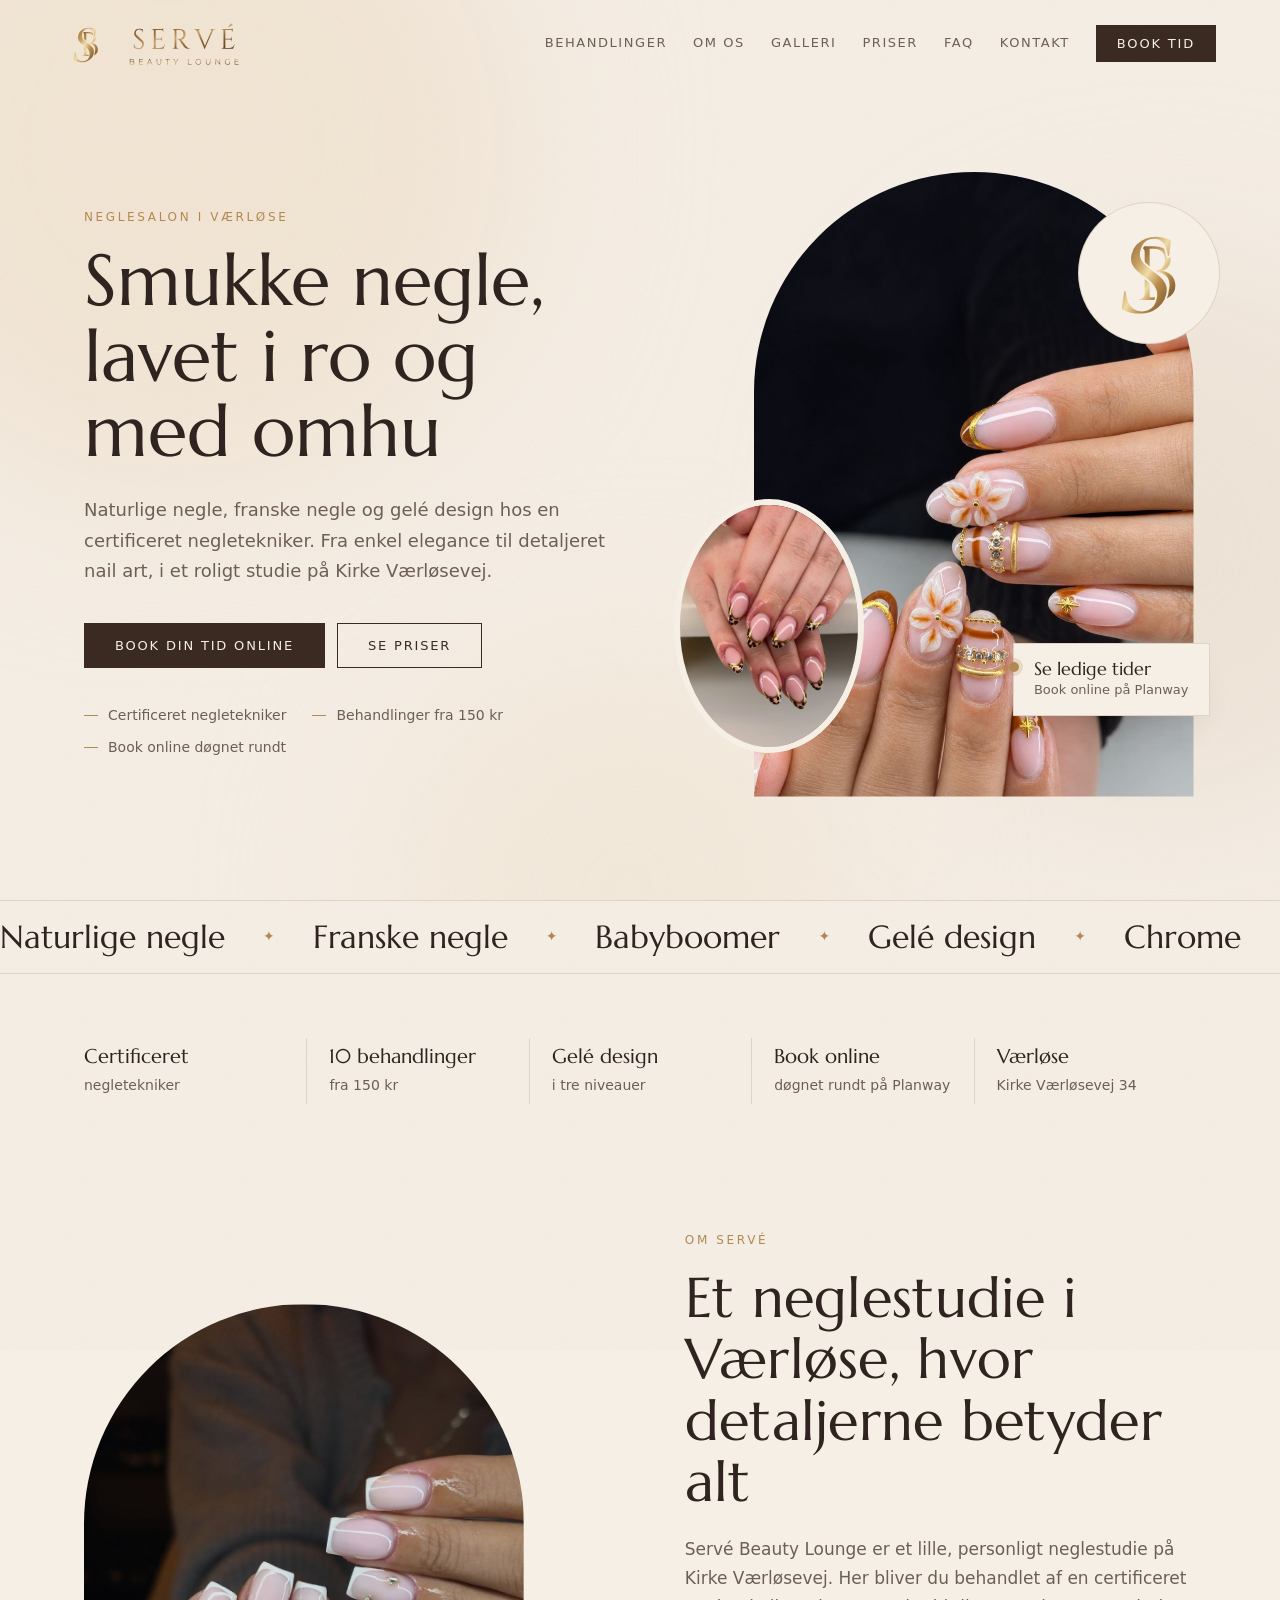
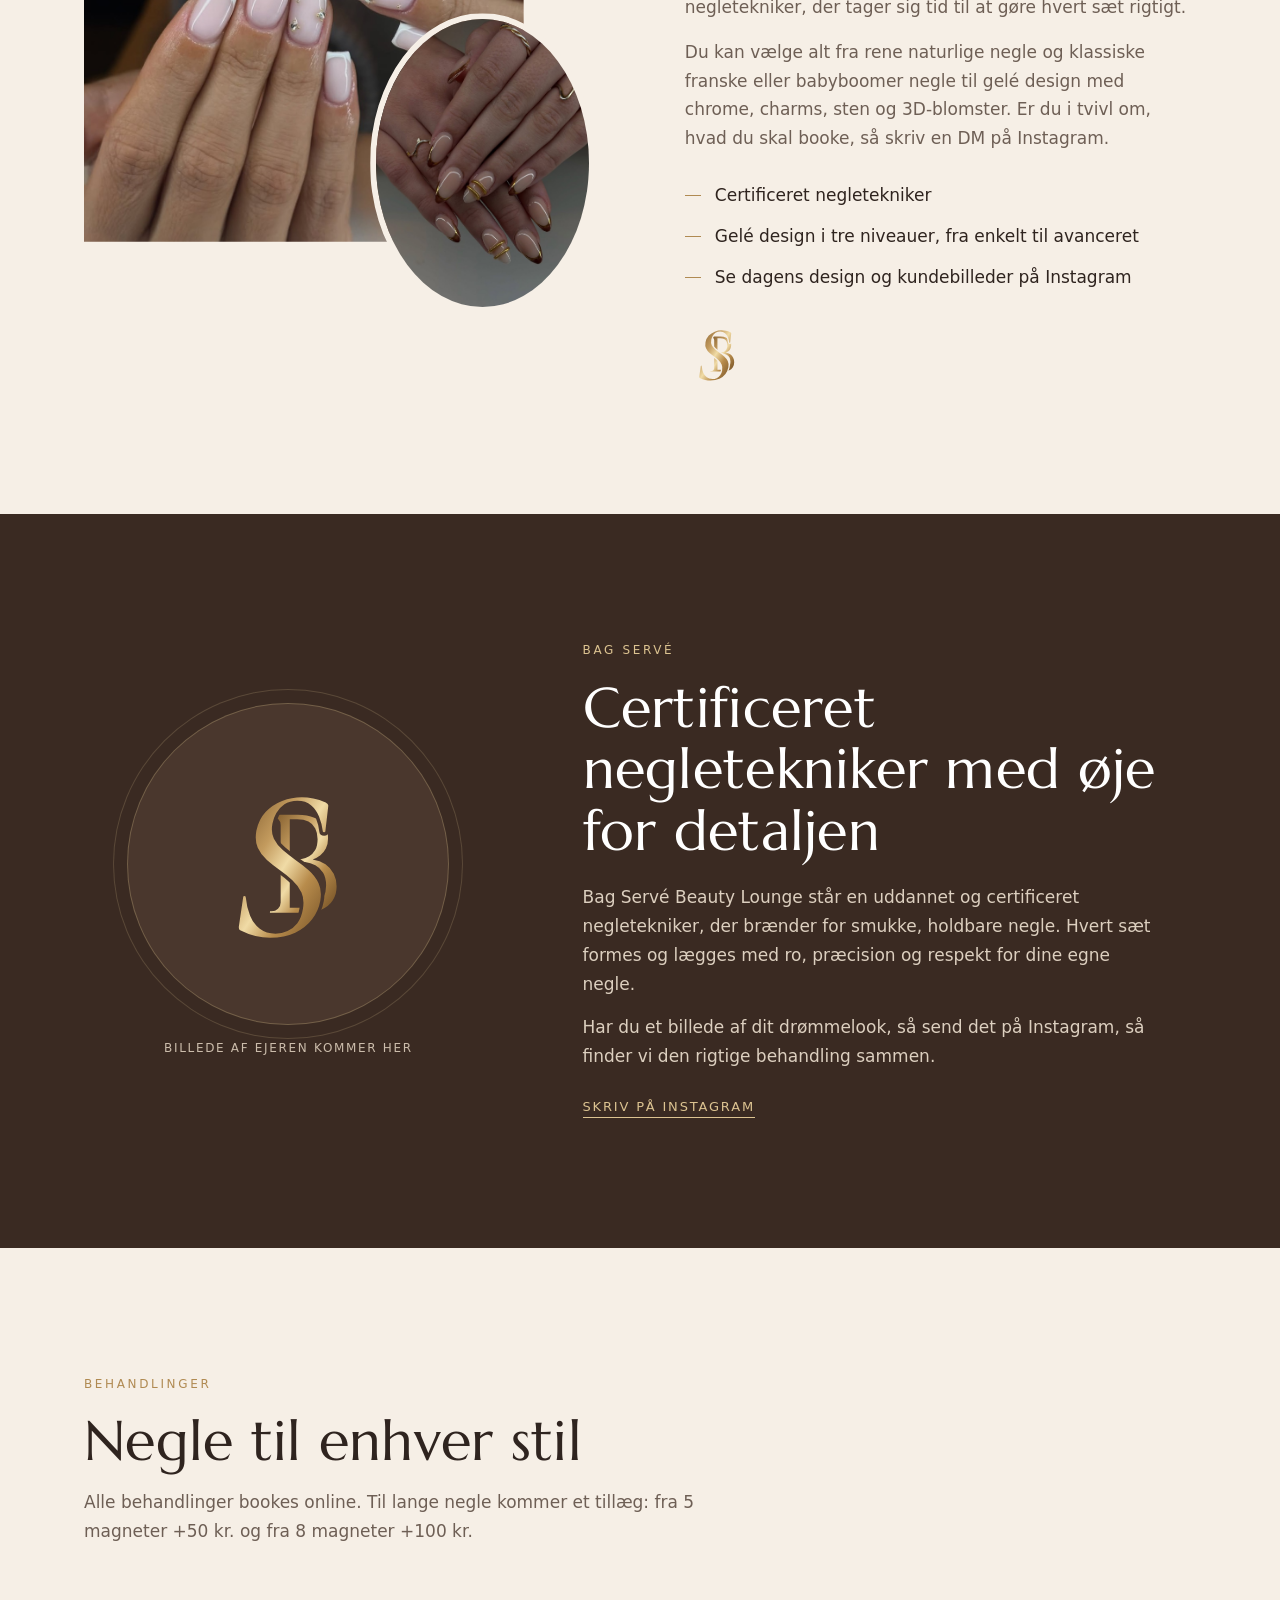
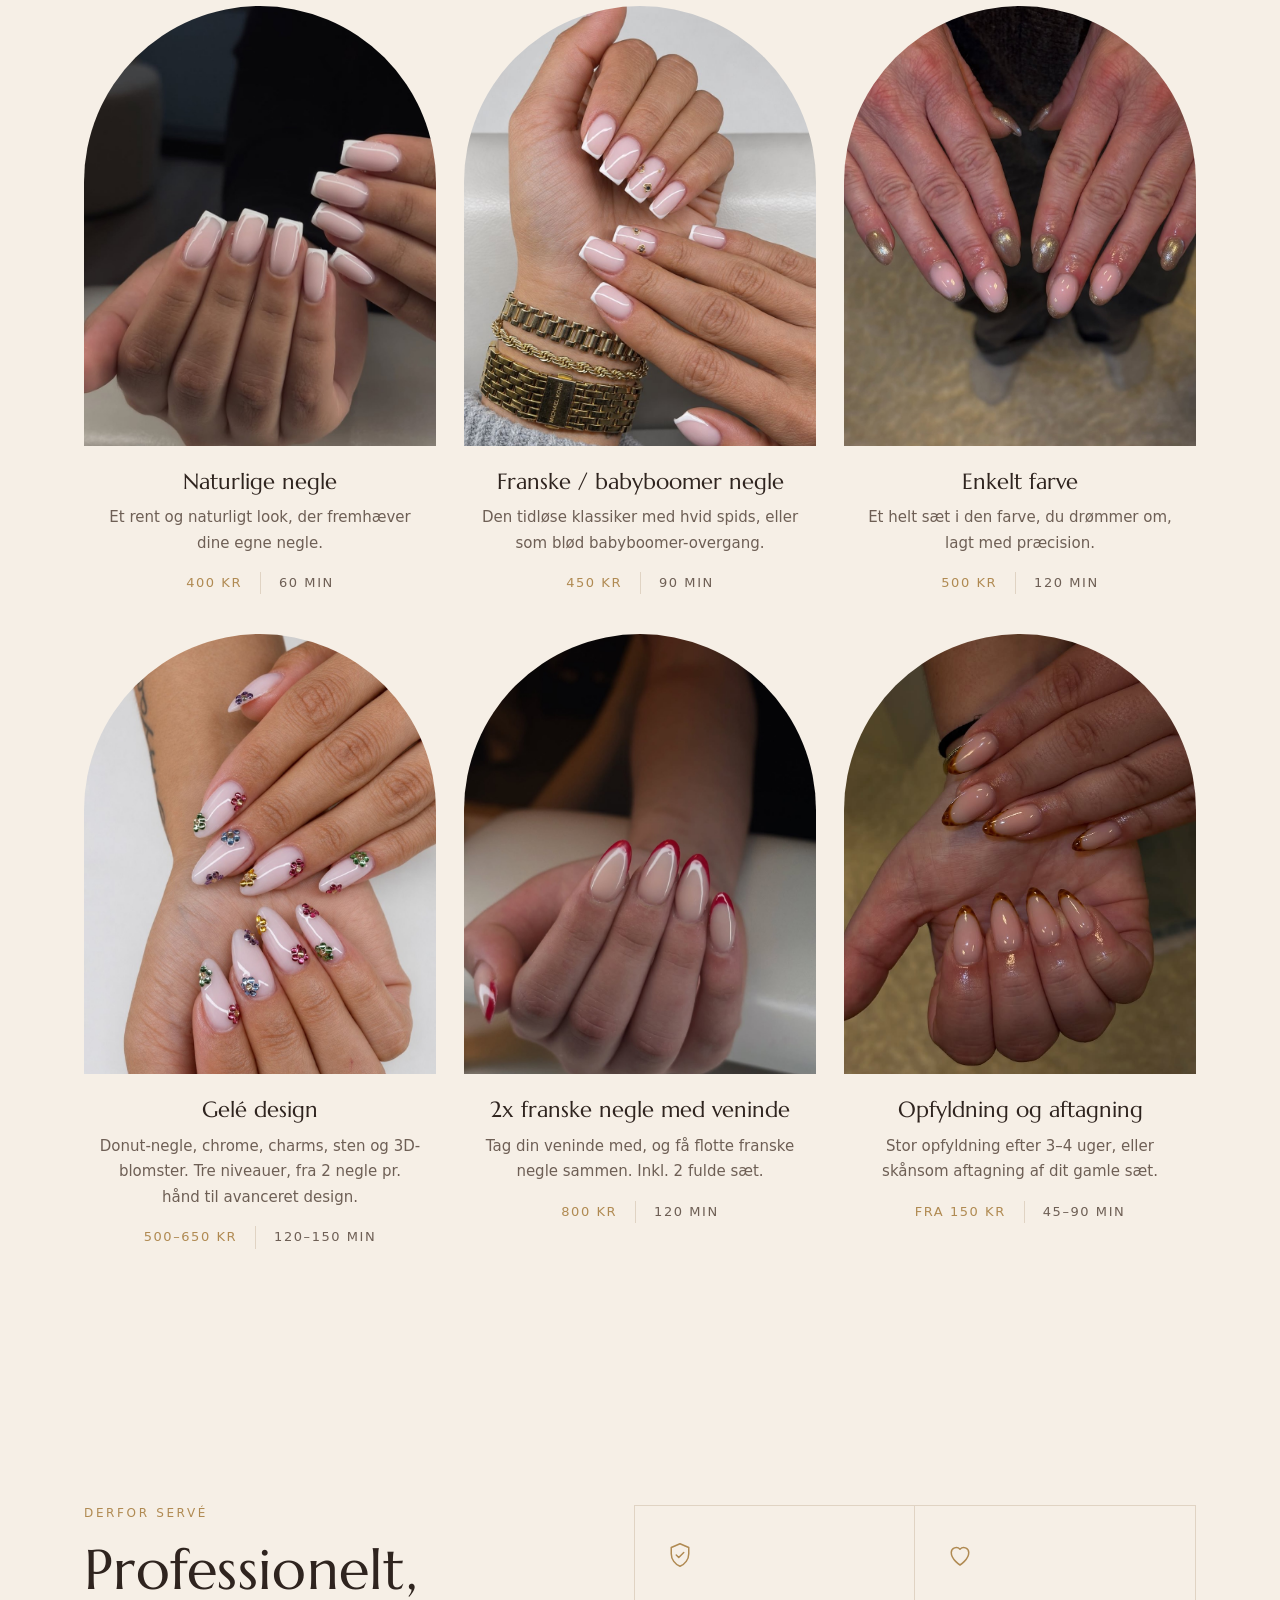
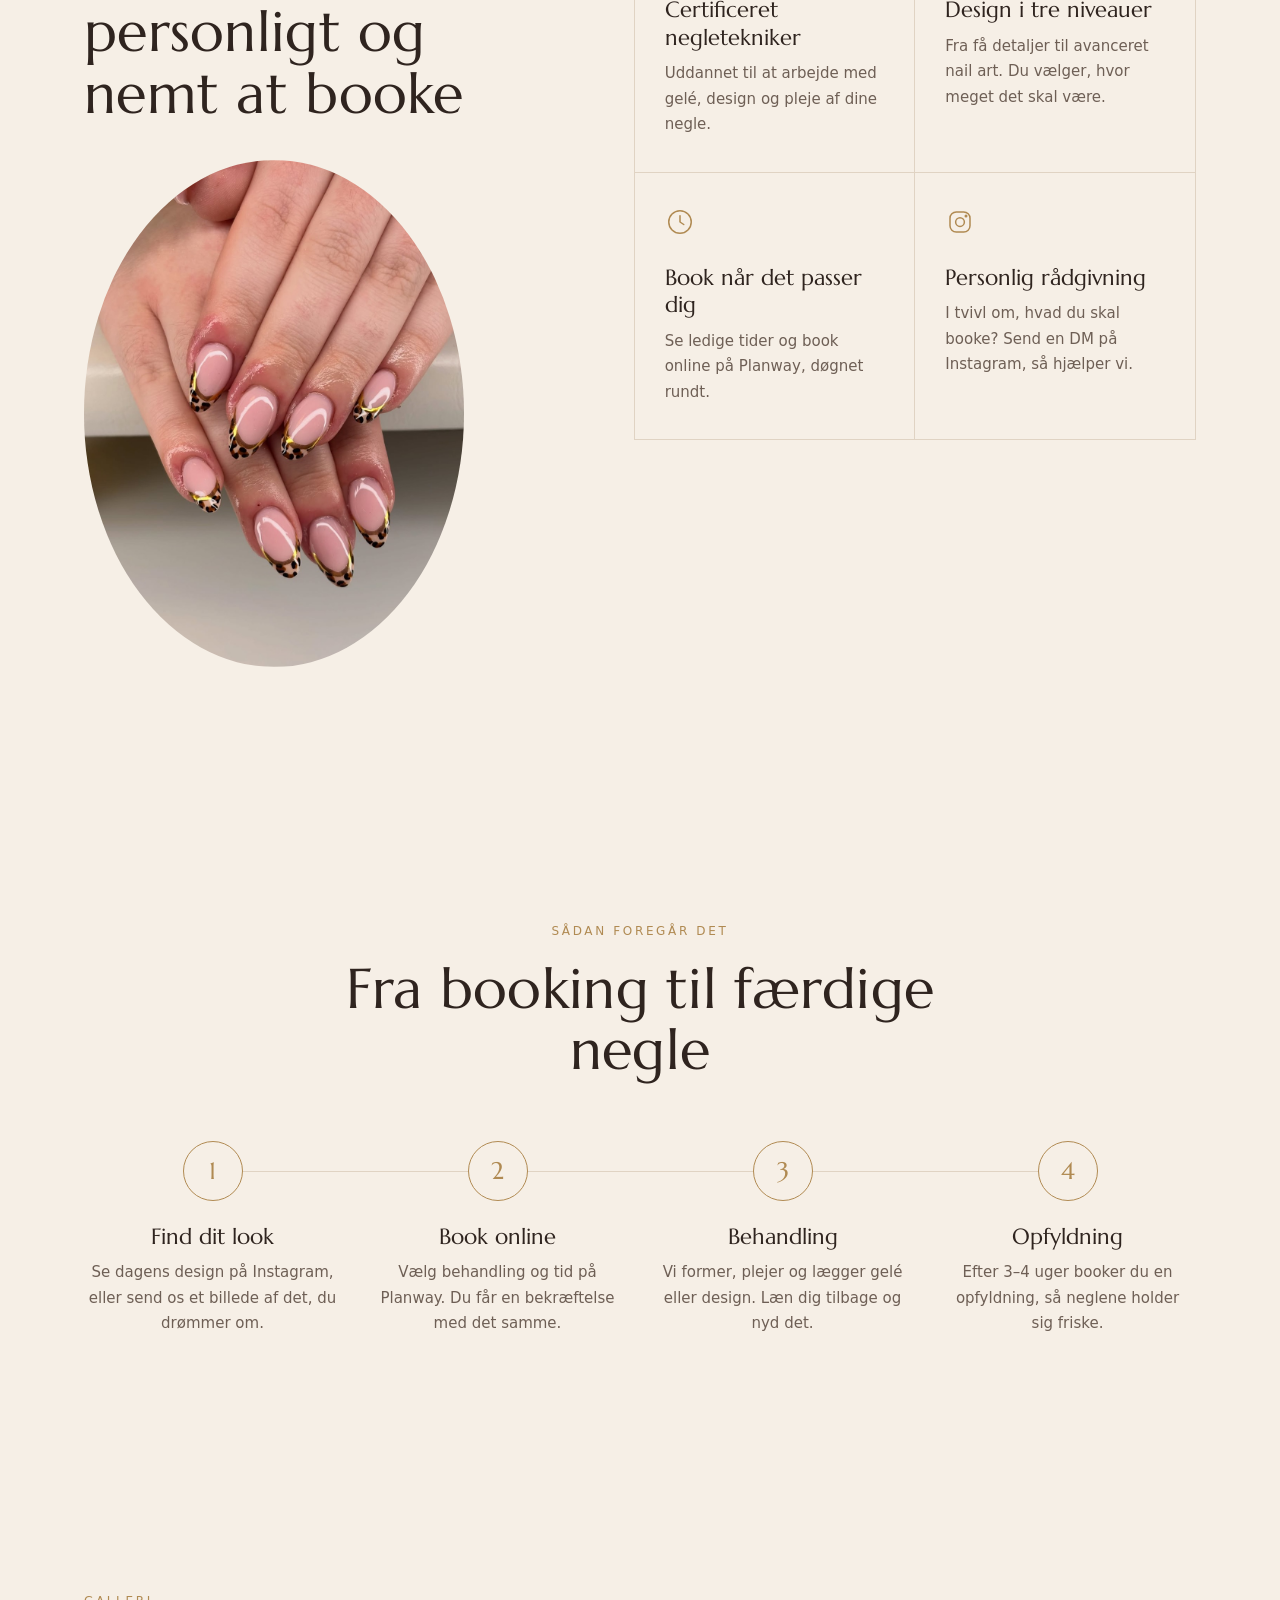
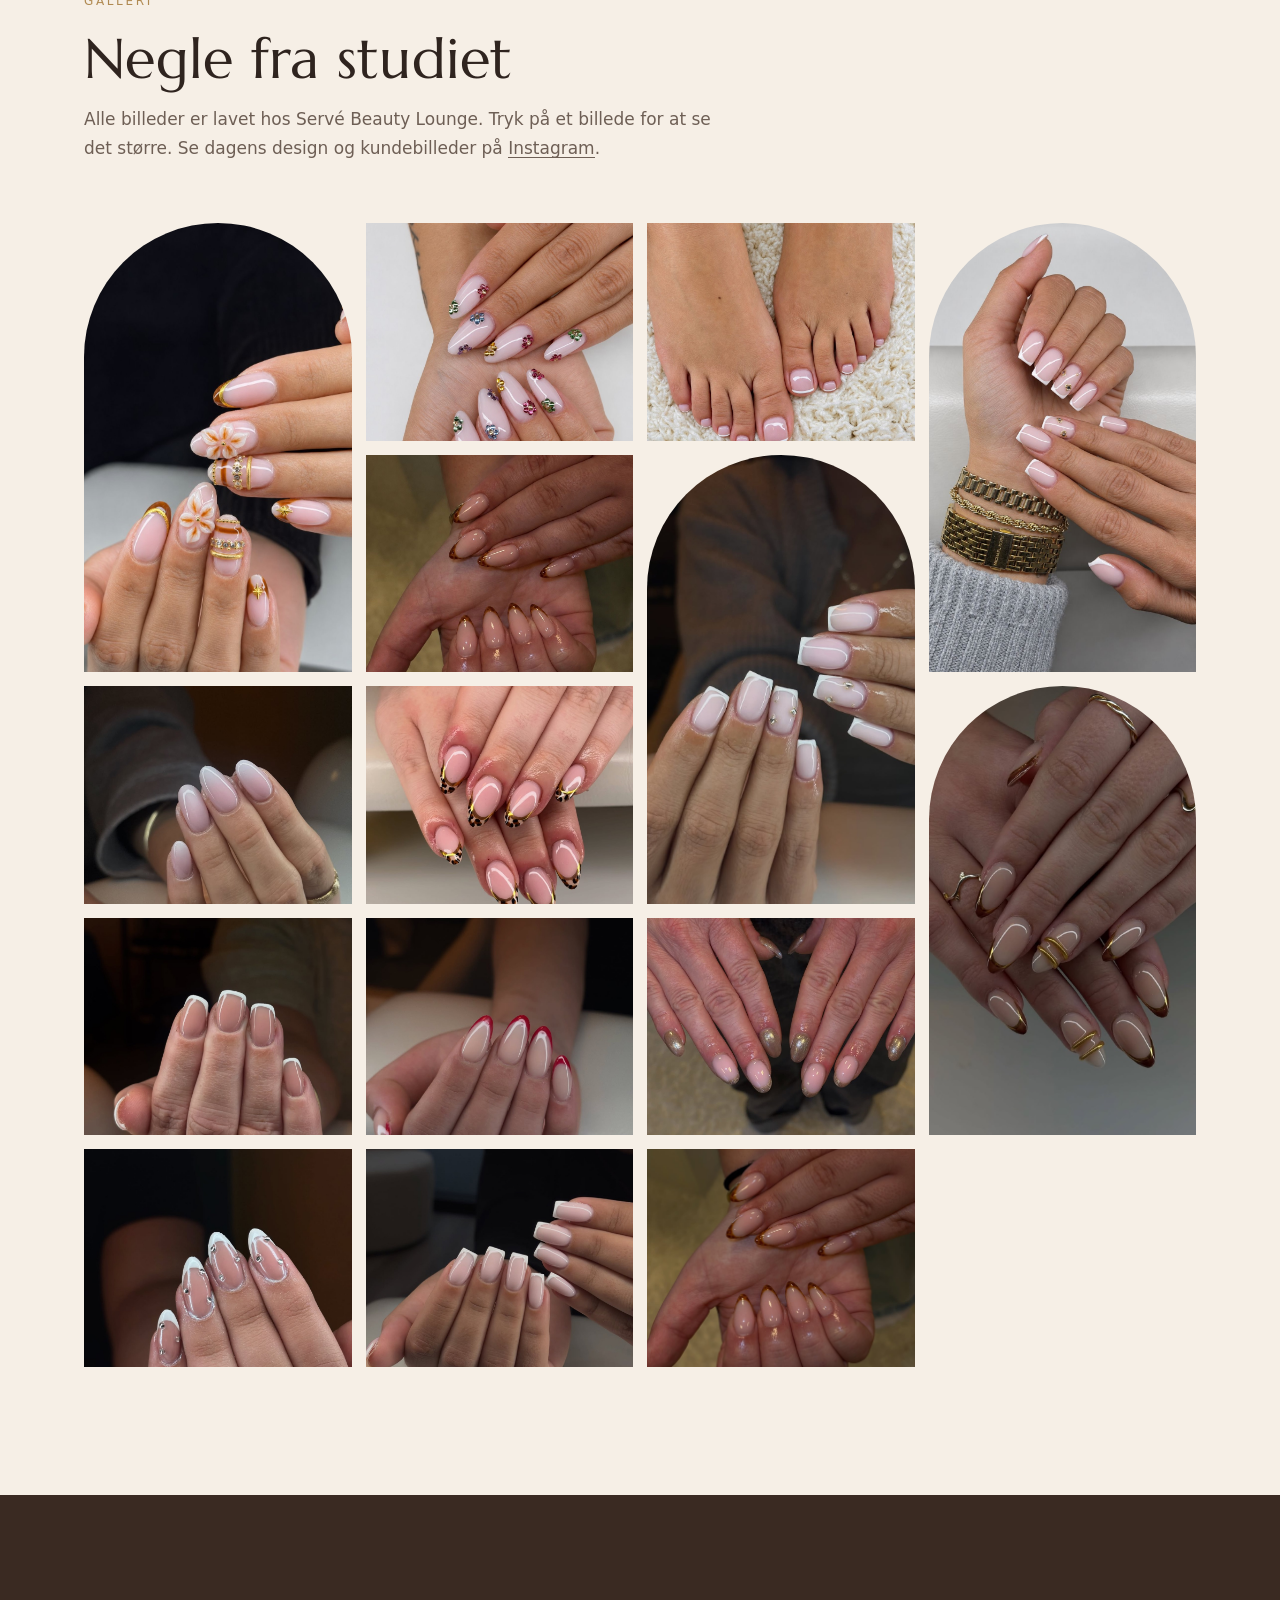
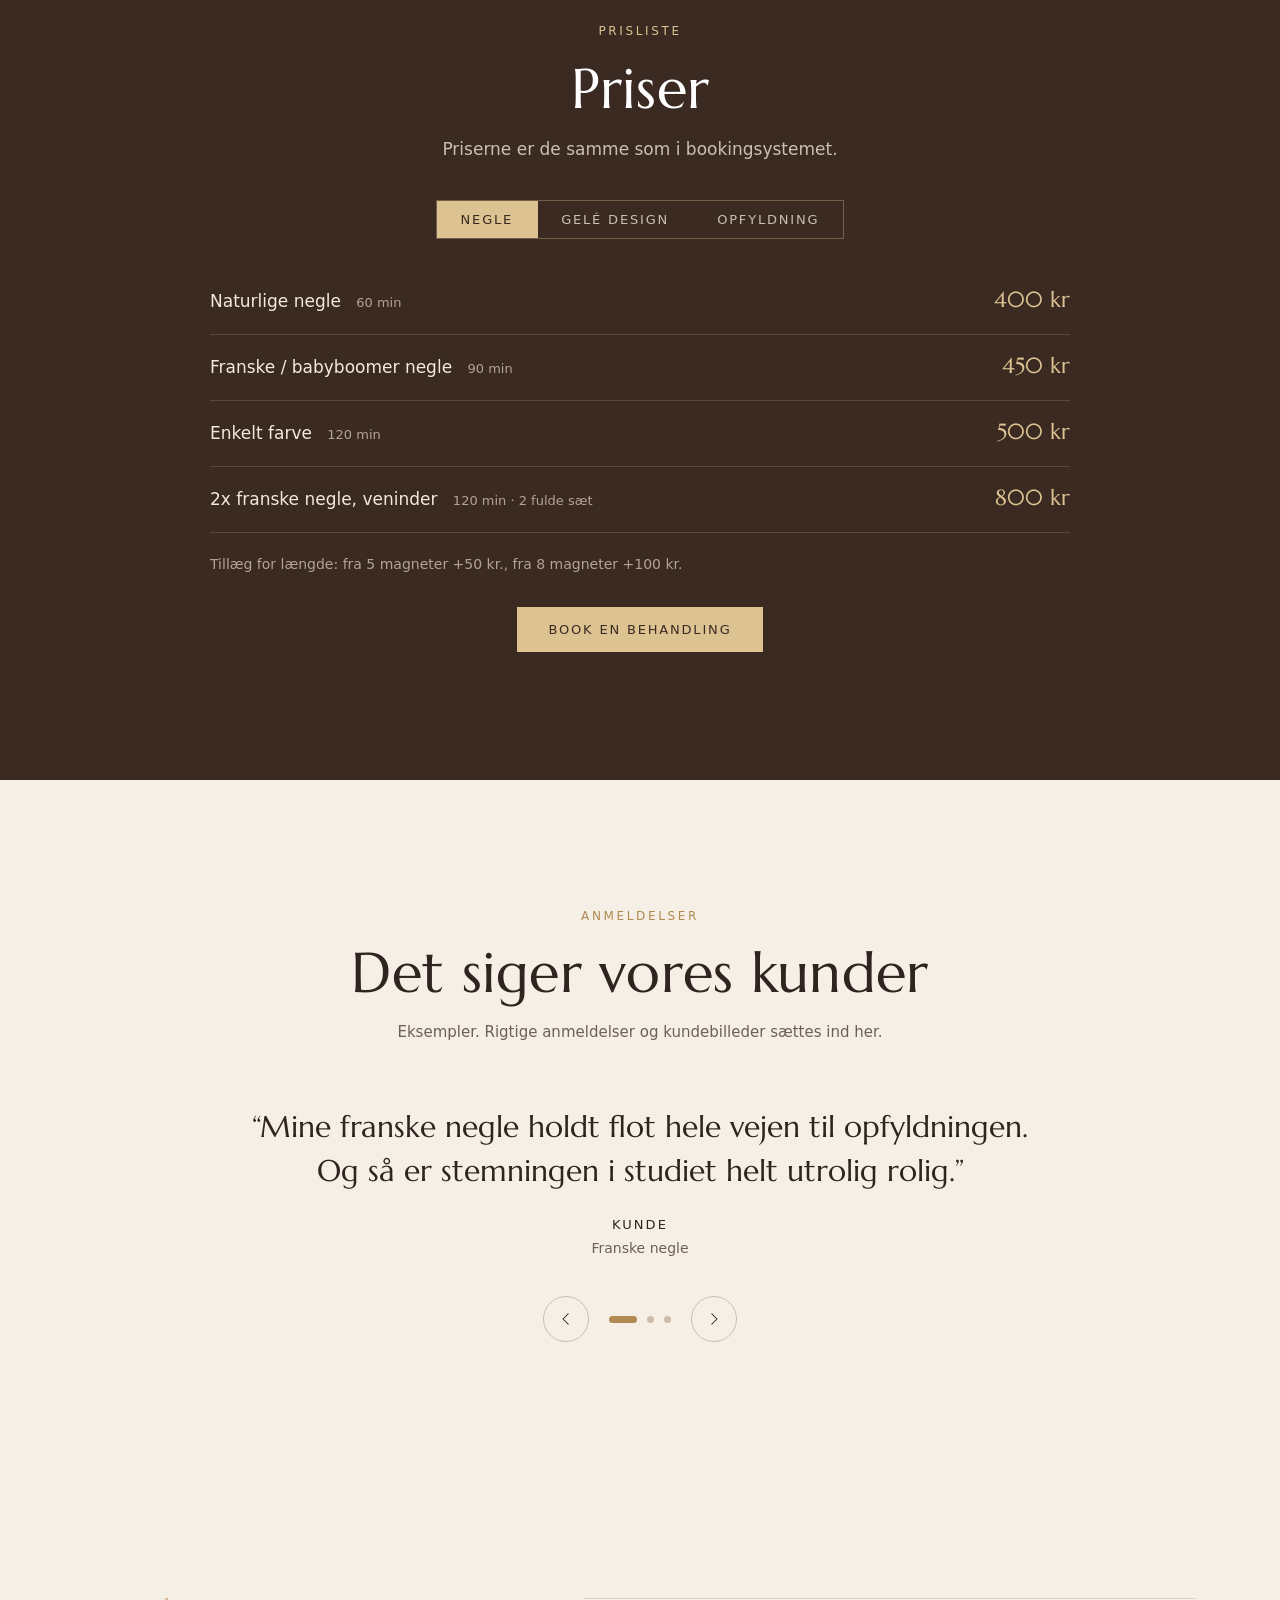
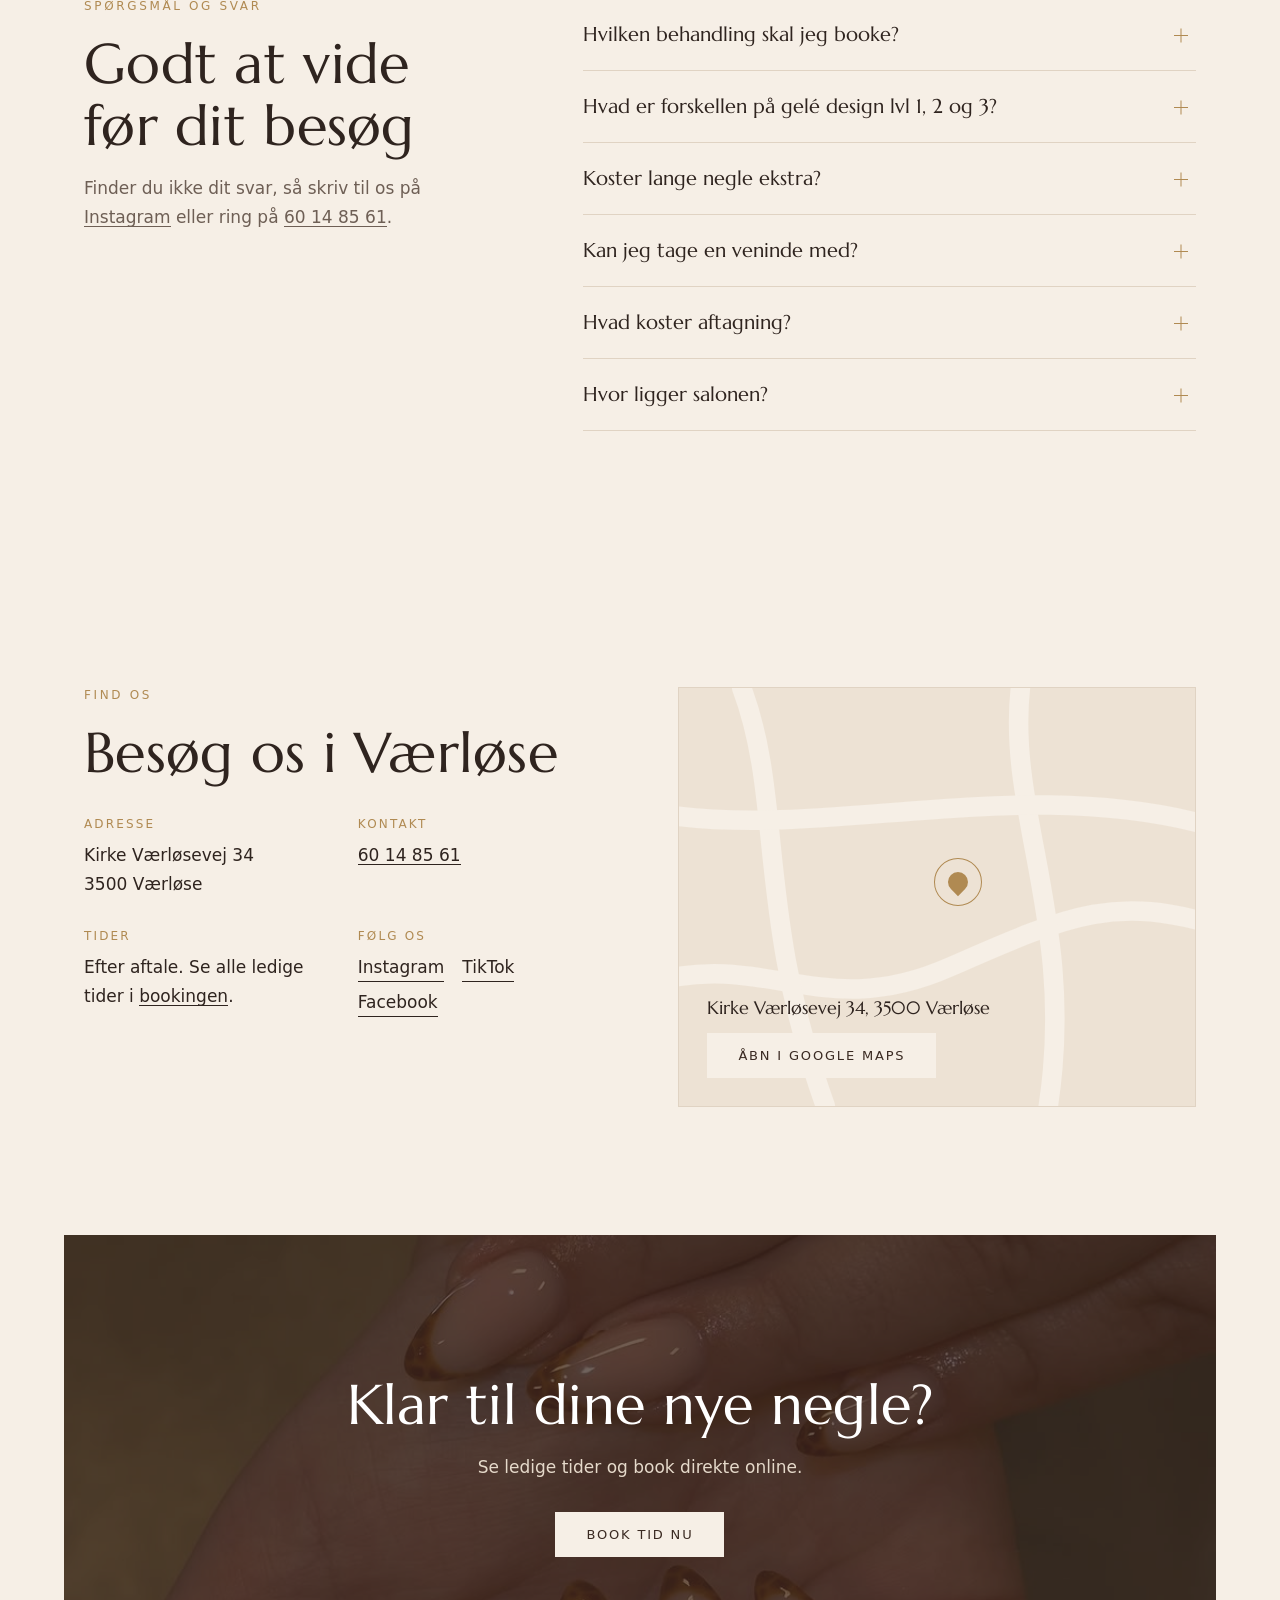
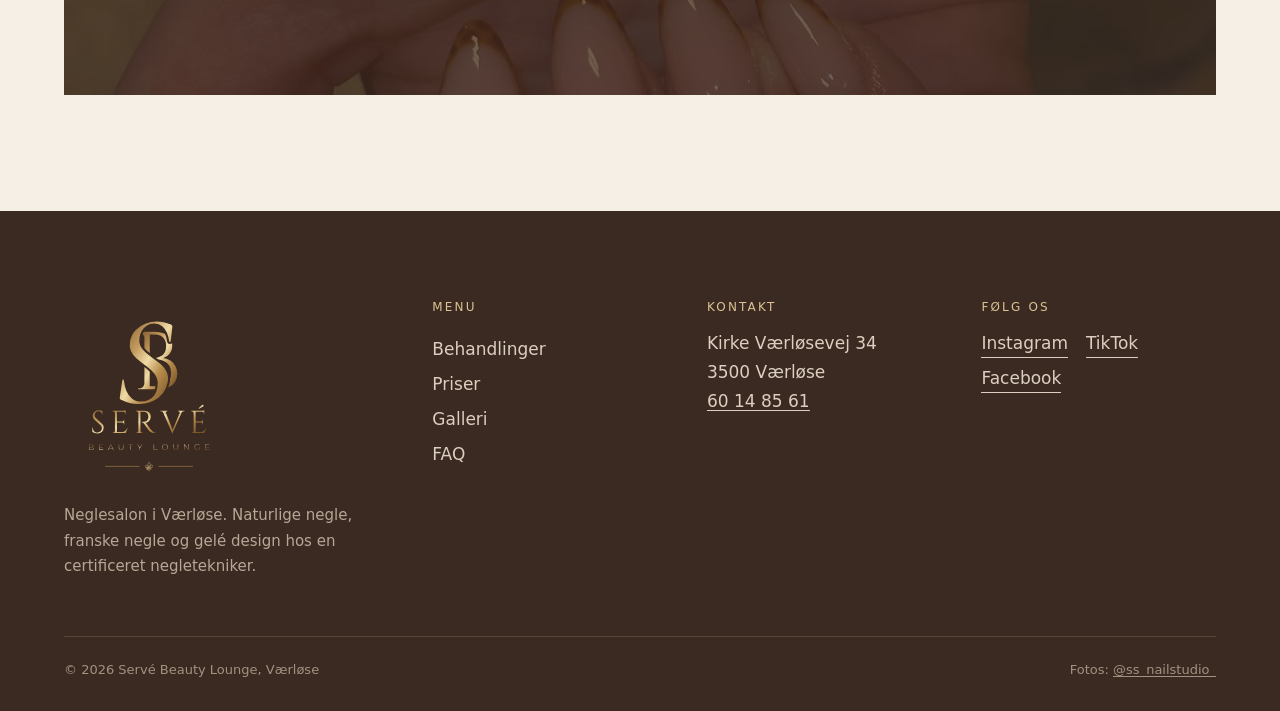
==== commit fb009c97: "Add the salon's new photos to hero, services and gallery Co-Authored-By: Claude Opus 5.5 <noreply@an" ====
--- a/index.html
+++ b/index.html
@@ -17,7 +17,7 @@
   <meta property="og:site_name" content="Servé Beauty Lounge">
   <meta property="og:title" content="Servé Beauty Lounge – Neglesalon i Værløse">
   <meta property="og:description" content="Naturlige negle, franske negle og gelé design i Værløse. Book din tid online.">
-  <meta property="og:image" content="https://serve-beauty-lounge.vercel.app/images/babyboomer-almond.jpg">
+  <meta property="og:image" content="https://serve-beauty-lounge.vercel.app/images/gele-blomst-guld.jpg">
   <meta name="twitter:card" content="summary_large_image">
 
   <link rel="preconnect" href="https://api.fontshare.com">
@@ -37,7 +37,7 @@
     "@type": "NailSalon",
     "name": "Servé Beauty Lounge",
     "url": "https://serve-beauty-lounge.vercel.app/",
-    "image": "https://serve-beauty-lounge.vercel.app/images/babyboomer-almond.jpg",
+    "image": "https://serve-beauty-lounge.vercel.app/images/gele-blomst-guld.jpg",
     "description": "Neglesalon i Værløse med certificeret negletekniker. Naturlige negle, franske/babyboomer negle og gelé design.",
     "telephone": "+4560148561",
     "priceRange": "150–800 kr",
@@ -133,7 +133,7 @@
 
       <div class="hero-art">
         <figure class="arch" data-reveal-img>
-          <img src="images/babyboomer-almond.jpg" alt="Babyboomer negle i almond-form lavet hos Servé Beauty Lounge" width="1000" height="1051" fetchpriority="high">
+          <img src="images/gele-blomst-guld.jpg" alt="Gelé design med 3D-blomster, guldkant og sten lavet hos Servé Beauty Lounge" width="1000" height="1333" fetchpriority="high">
         </figure>
         <figure class="bubble" data-reveal-img>
           <img src="images/french-leopard-almond.jpg" alt="Franske almond-negle med guld og leopardmønster" width="1000" height="1333">
@@ -232,7 +232,7 @@
           </div>
         </article>
         <article class="service" data-reveal>
-          <figure><img src="images/french-hvid-square.jpg" alt="Klassiske franske negle med hvid spids" width="1000" height="1118" loading="lazy"></figure>
+          <figure><img src="images/french-square-hjerter.jpg" alt="Franske square-negle med hvid spids og små guldhjerter" width="900" height="1600" loading="lazy" style="object-position: 50% 28%"></figure>
           <div class="service-body">
             <h3>Franske / babyboomer negle</h3>
             <p>Den tidløse klassiker med hvid spids, eller som blød babyboomer-overgang.</p>
@@ -248,7 +248,7 @@
           </div>
         </article>
         <article class="service" data-reveal>
-          <figure><img src="images/french-design-sten.jpg" alt="Franske negle med sølvdesign og sten" width="1000" height="1238" loading="lazy"></figure>
+          <figure><img src="images/gele-sten-blomster.jpg" alt="Gelé design med blomster af farvede sten på almond-negle" width="1000" height="1333" loading="lazy"></figure>
           <div class="service-body">
             <h3>Gelé design</h3>
             <p>Donut-negle, chrome, charms, sten og 3D-blomster. Tre niveauer, fra 2 negle pr. hånd til avanceret design.</p>
@@ -329,6 +329,11 @@
         <p>Alle billeder er lavet hos Servé Beauty Lounge. Tryk på et billede for at se det større. Se dagens design og kundebilleder på <a class="link" href="https://www.instagram.com/ss_nailstudio_/" target="_blank" rel="noopener">Instagram</a>.</p>
       </div>
       <div class="masonry" id="masonry">
+        <button class="tile t-tall" type="button" data-reveal><img src="images/gele-blomst-guld.jpg" alt="Gelé design med 3D-blomster, guldkant og sten" width="1000" height="1333" loading="lazy"></button>
+        <button class="tile" type="button" data-reveal><img src="images/gele-sten-blomster.jpg" alt="Gelé design med blomster af farvede sten på almond-negle" width="1000" height="1333" loading="lazy"></button>
+        <button class="tile" type="button" data-reveal><img src="images/pedicure-fransk.jpg" alt="Fransk pedicure med hvid spids" width="1000" height="1333" loading="lazy"></button>
+        <button class="tile t-tall" type="button" data-reveal><img src="images/french-square-hjerter.jpg" alt="Franske square-negle med hvid spids og små guldhjerter" width="900" height="1600" loading="lazy"></button>
+        <button class="tile" type="button" data-reveal><img src="images/french-leopard-brun.jpg" alt="Almond-negle med brun leopard-spids" width="1000" height="1333" loading="lazy"></button>
         <button class="tile t-tall" type="button" data-reveal><img src="images/french-square-sten.jpg" alt="Franske square-negle med små sten" width="1000" height="1333" loading="lazy"></button>
         <button class="tile" type="button" data-reveal><img src="images/babyboomer-almond.jpg" alt="Babyboomer negle i almond-form lavet hos Servé Beauty Lounge" width="1000" height="1051" loading="lazy"></button>
         <button class="tile" type="button" data-reveal><img src="images/french-leopard-almond.jpg" alt="Franske almond-negle med guld og leopardmønster" width="1000" height="1333" loading="lazy"></button>
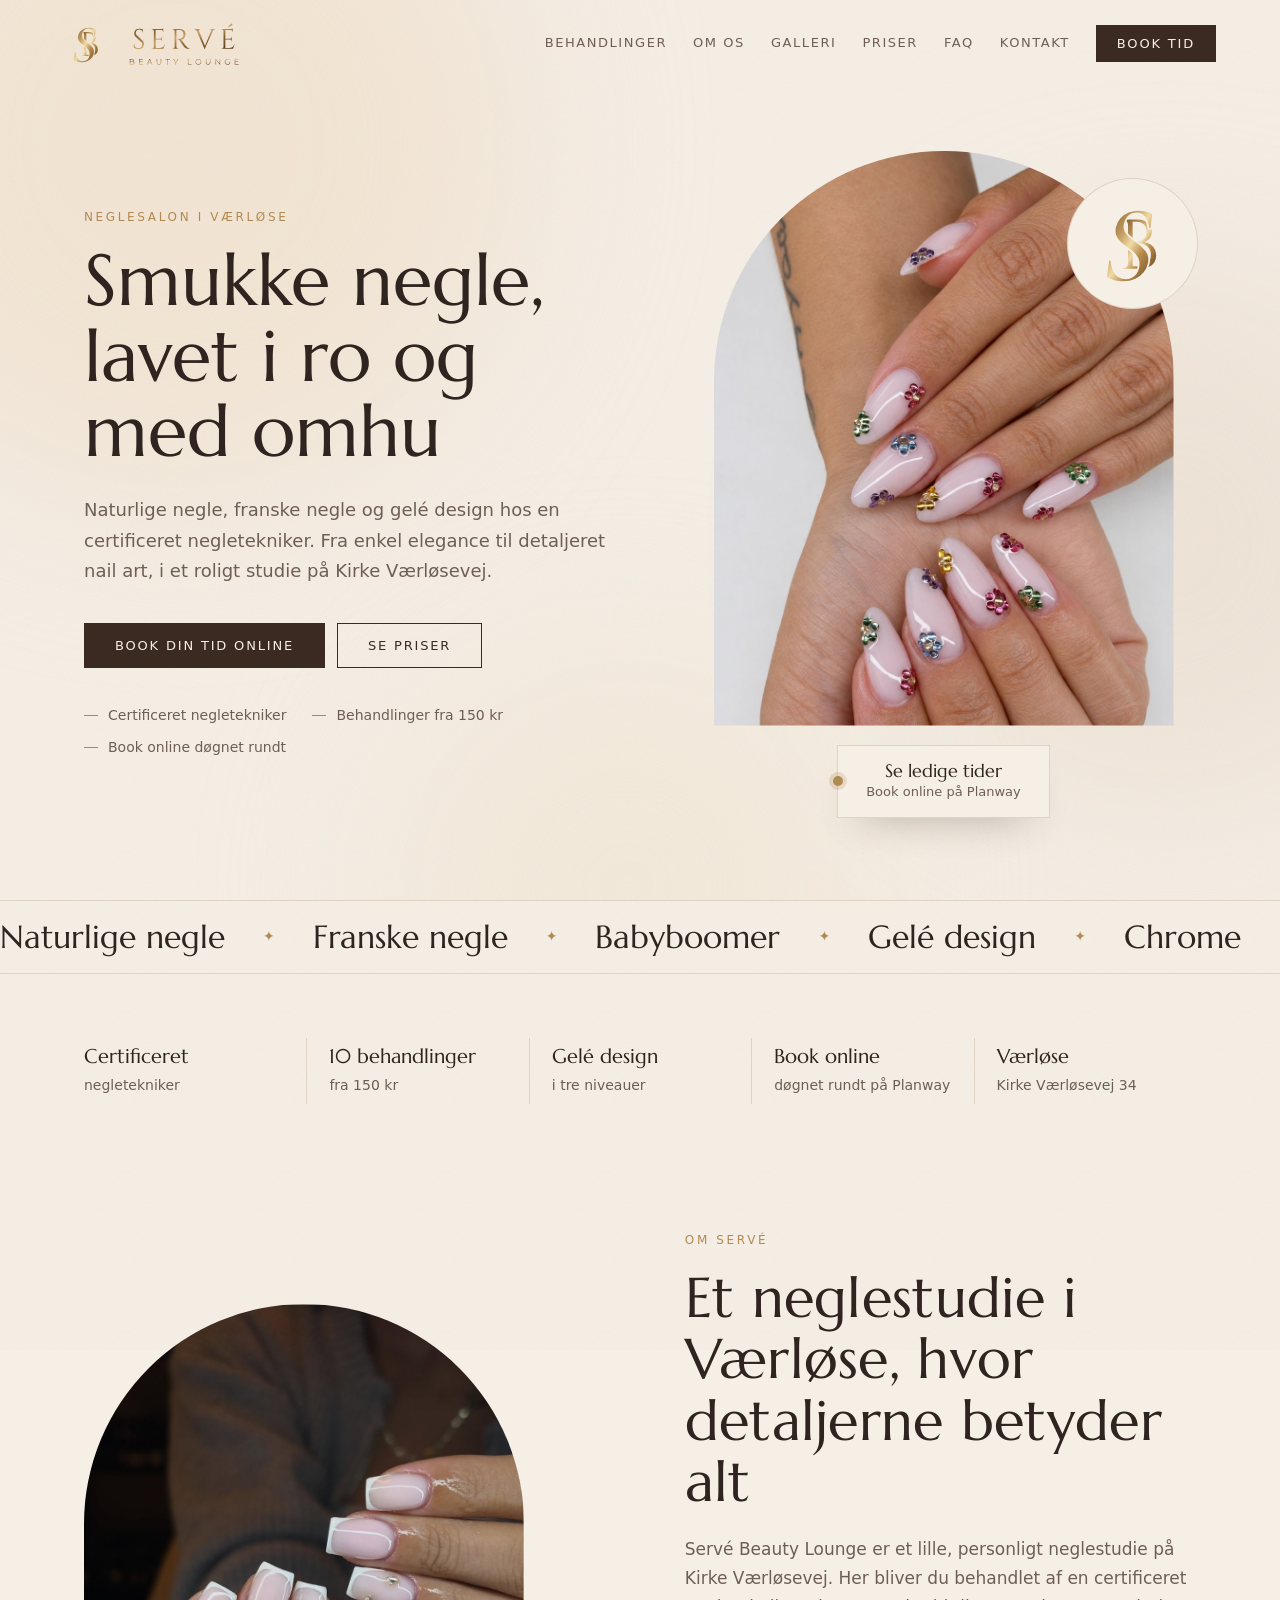
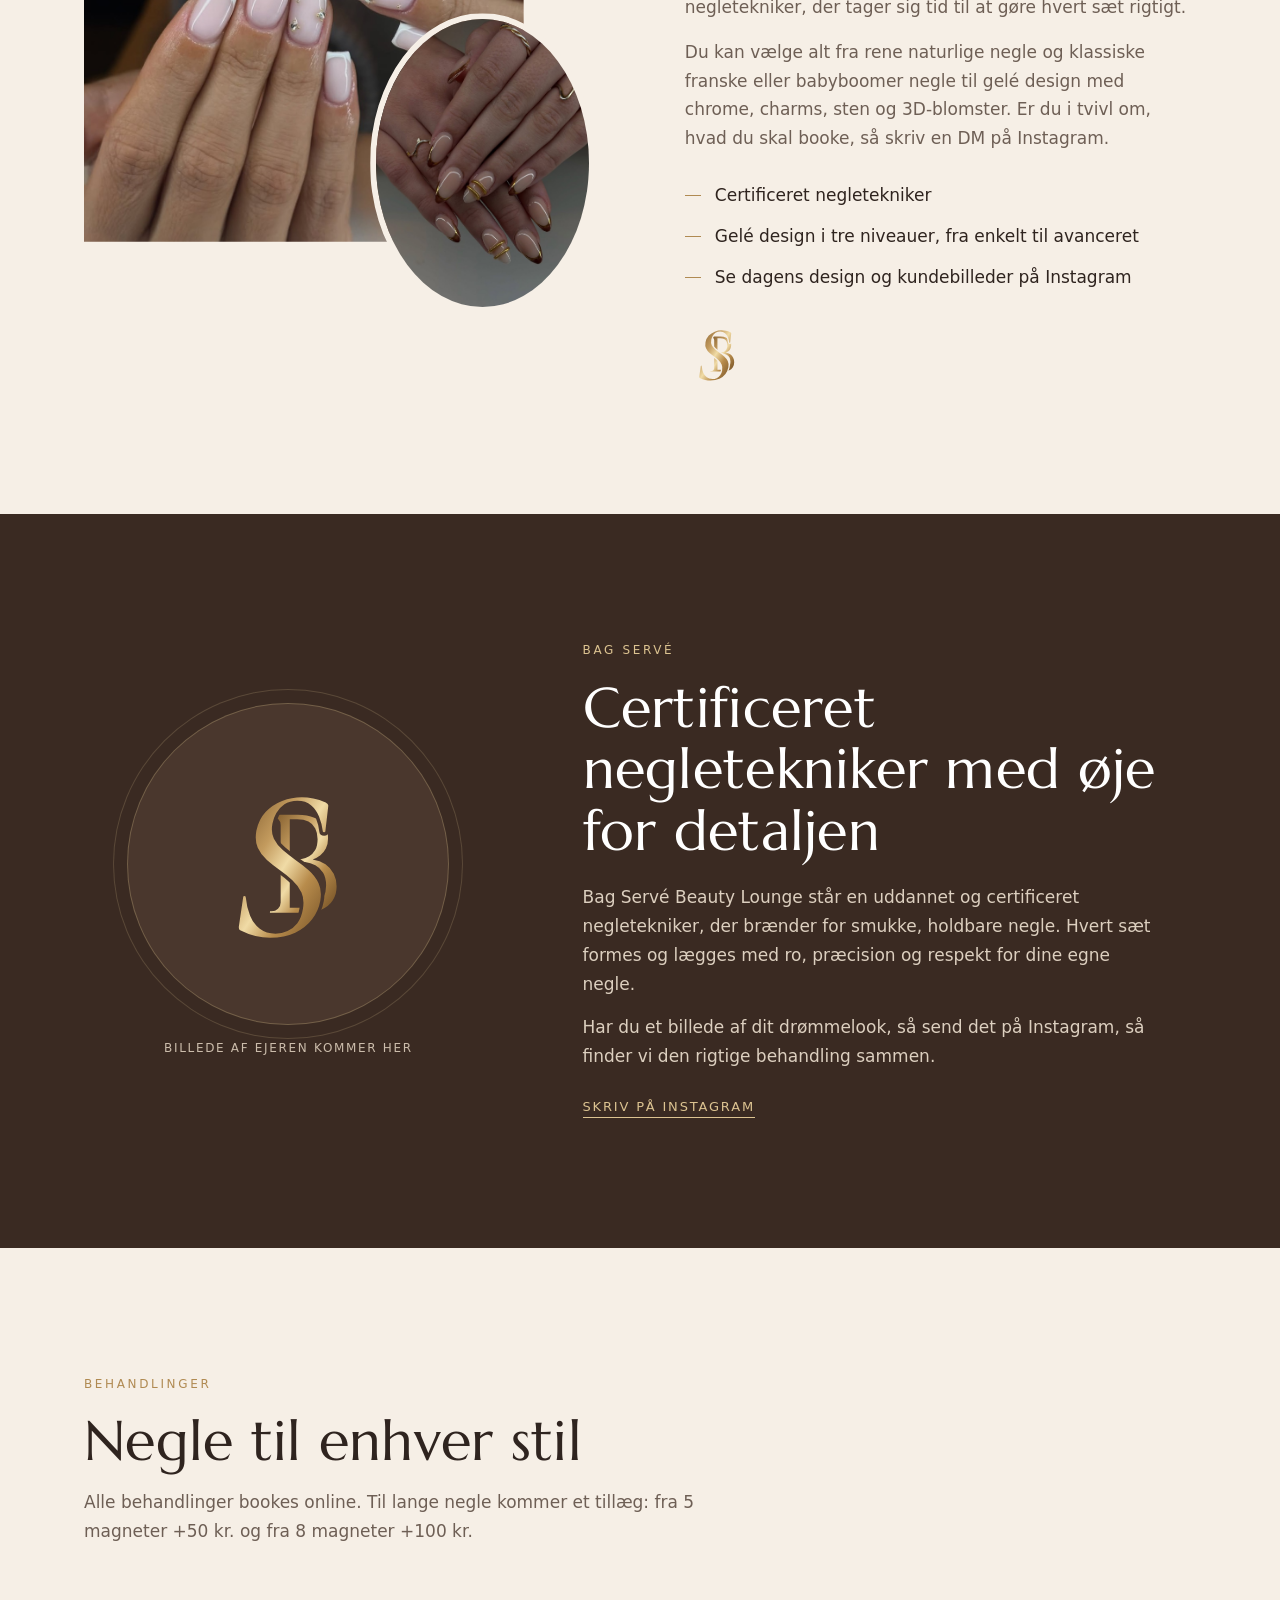
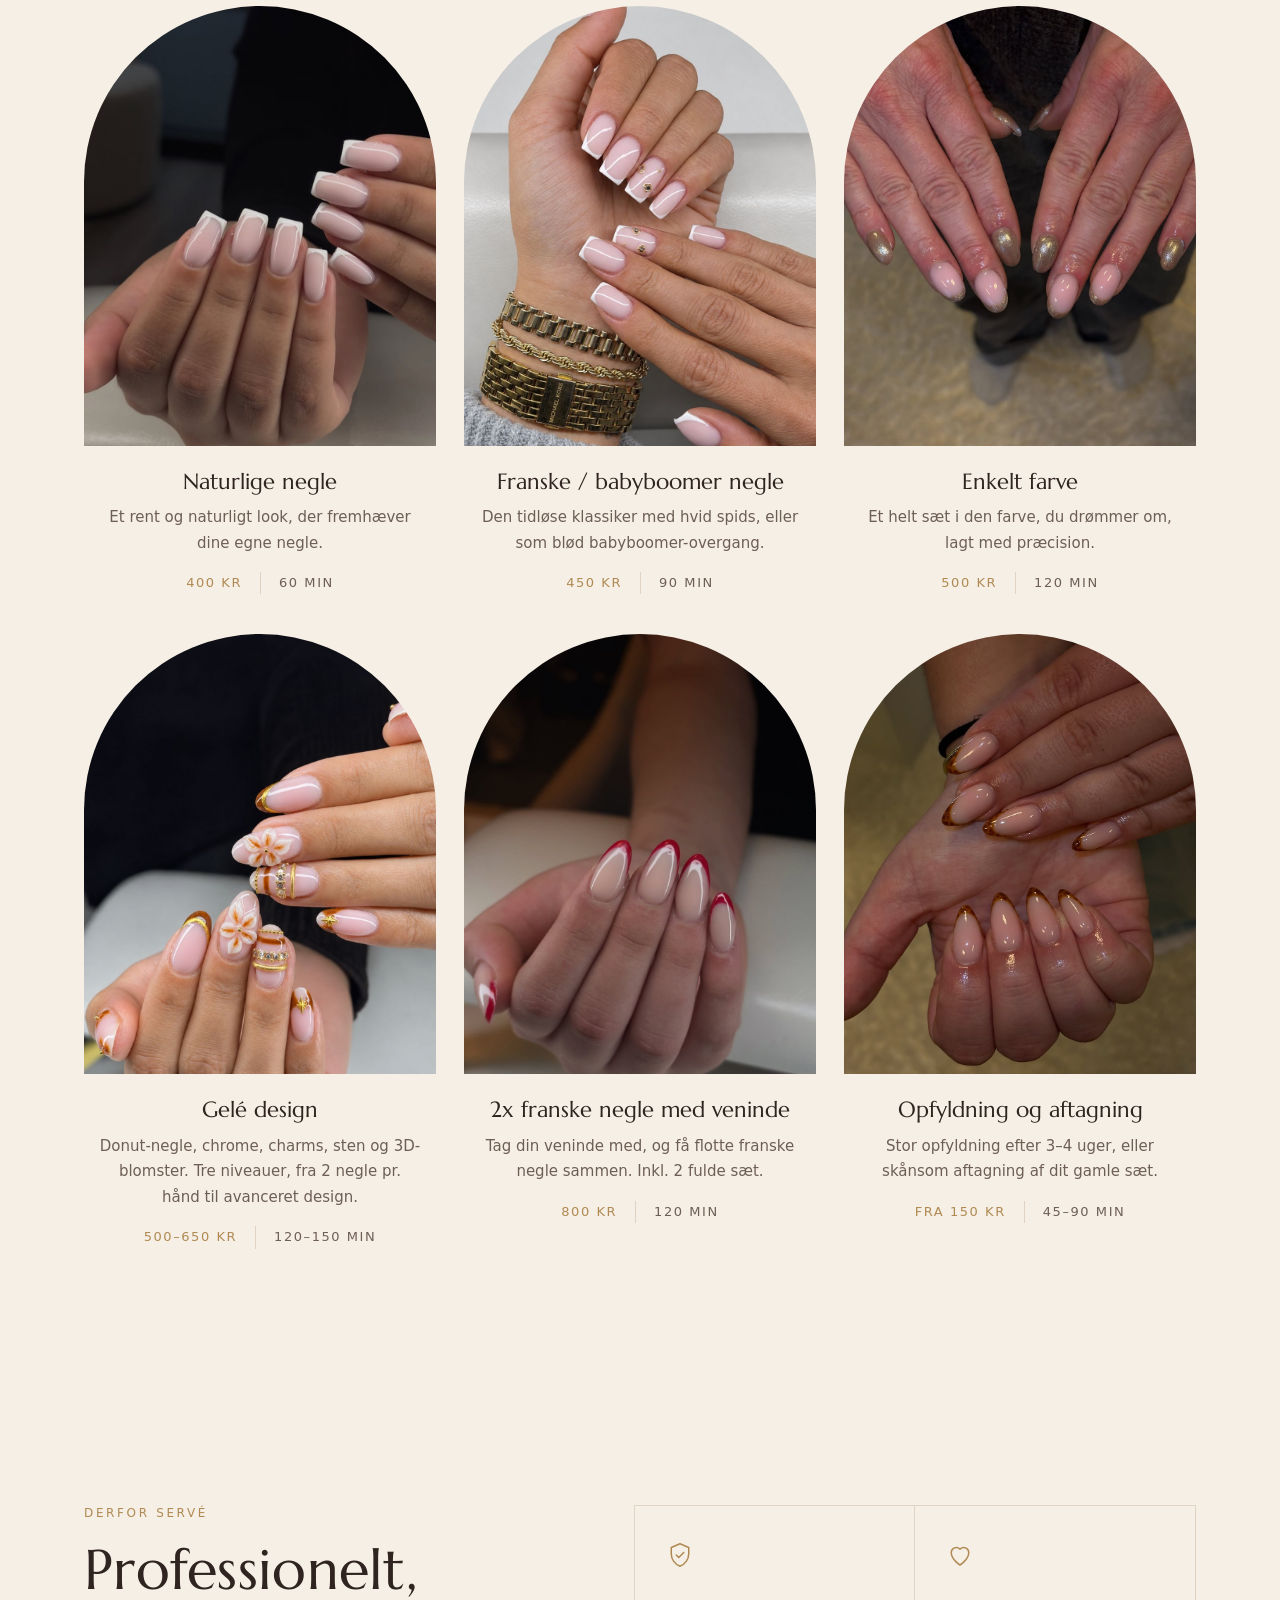
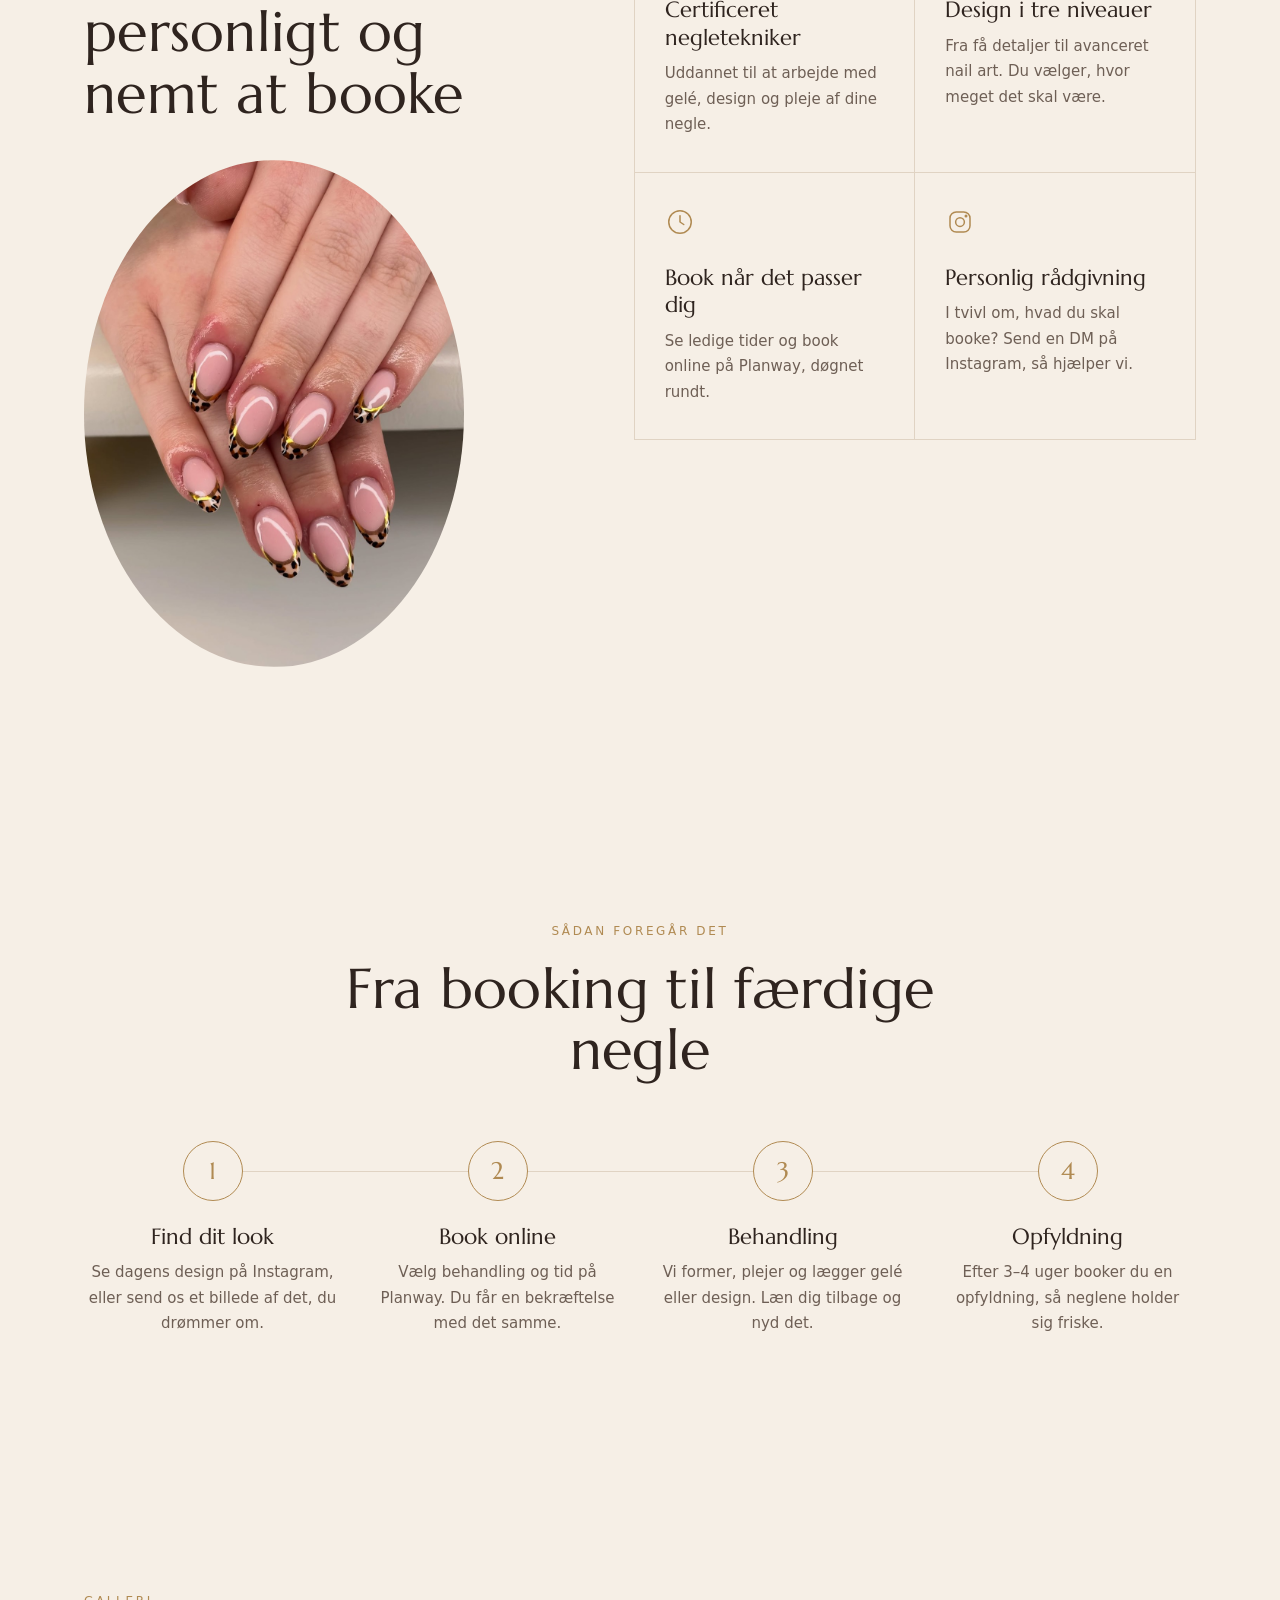
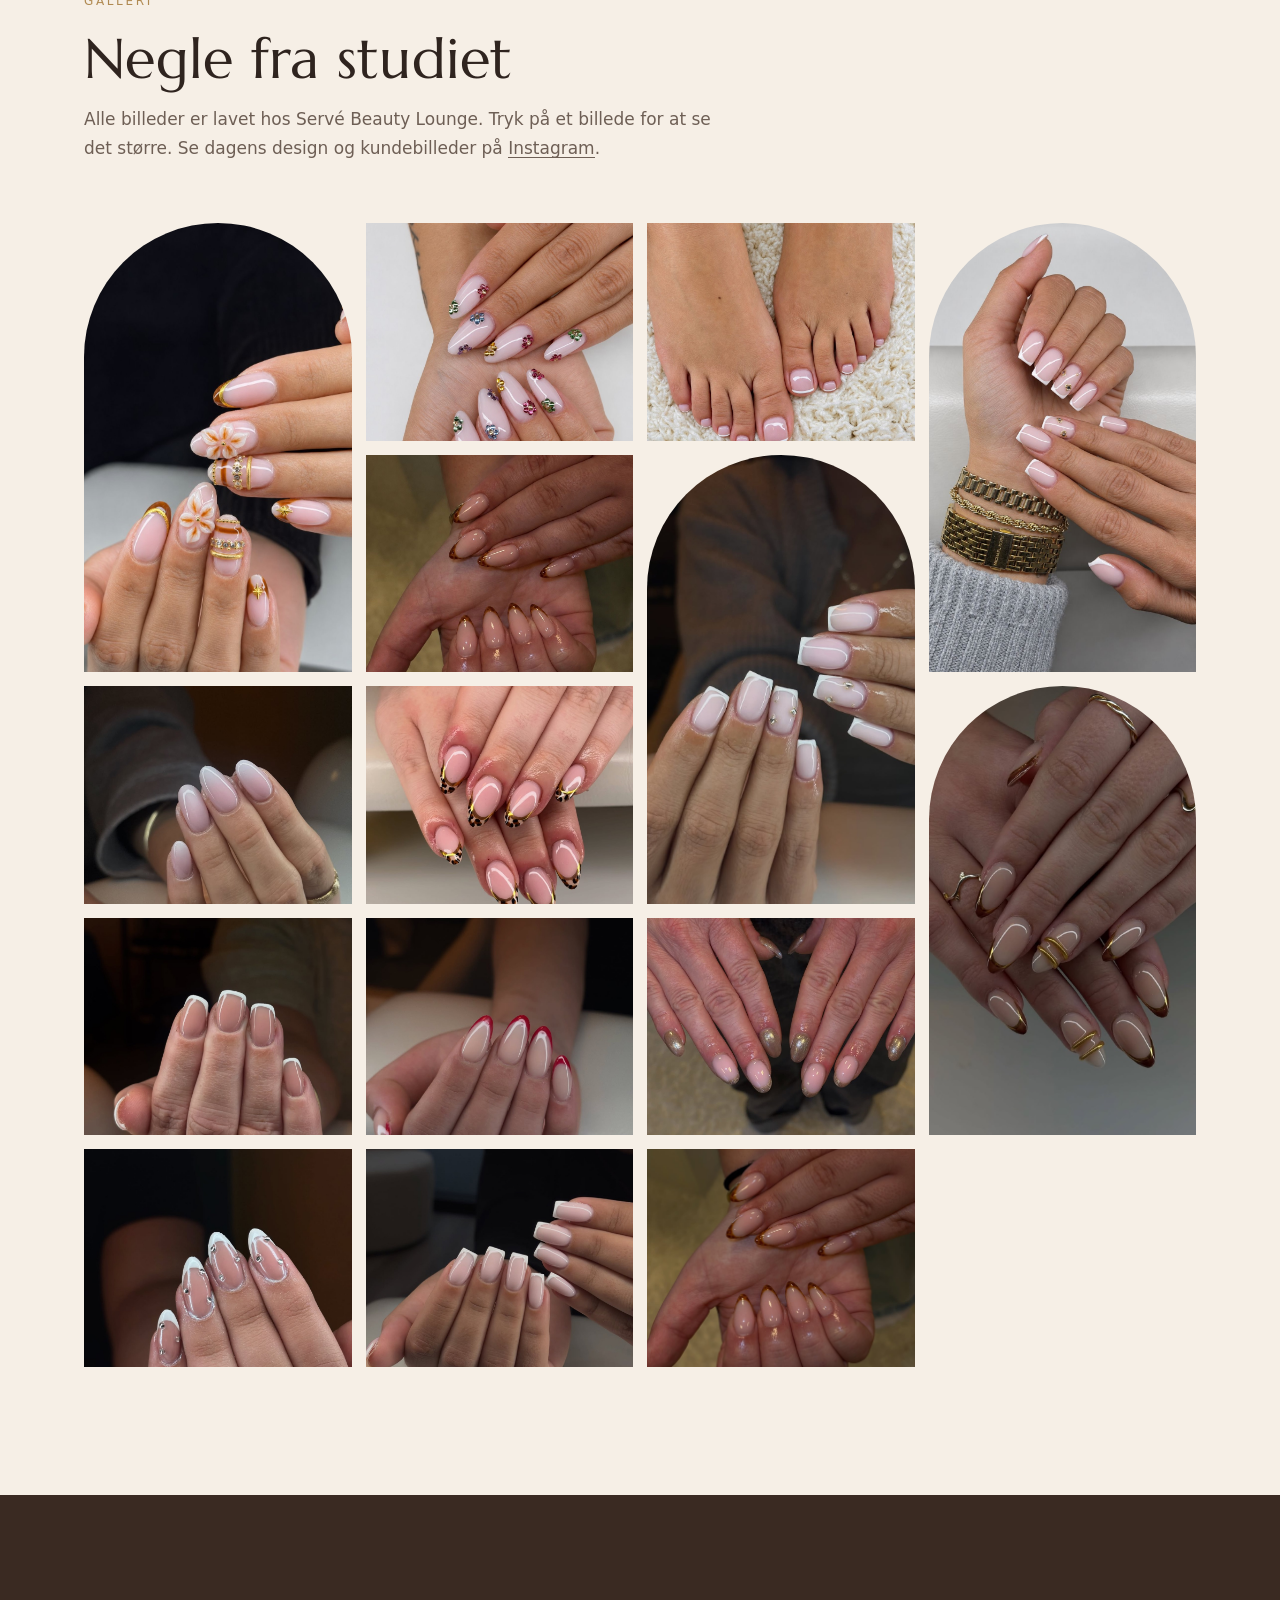
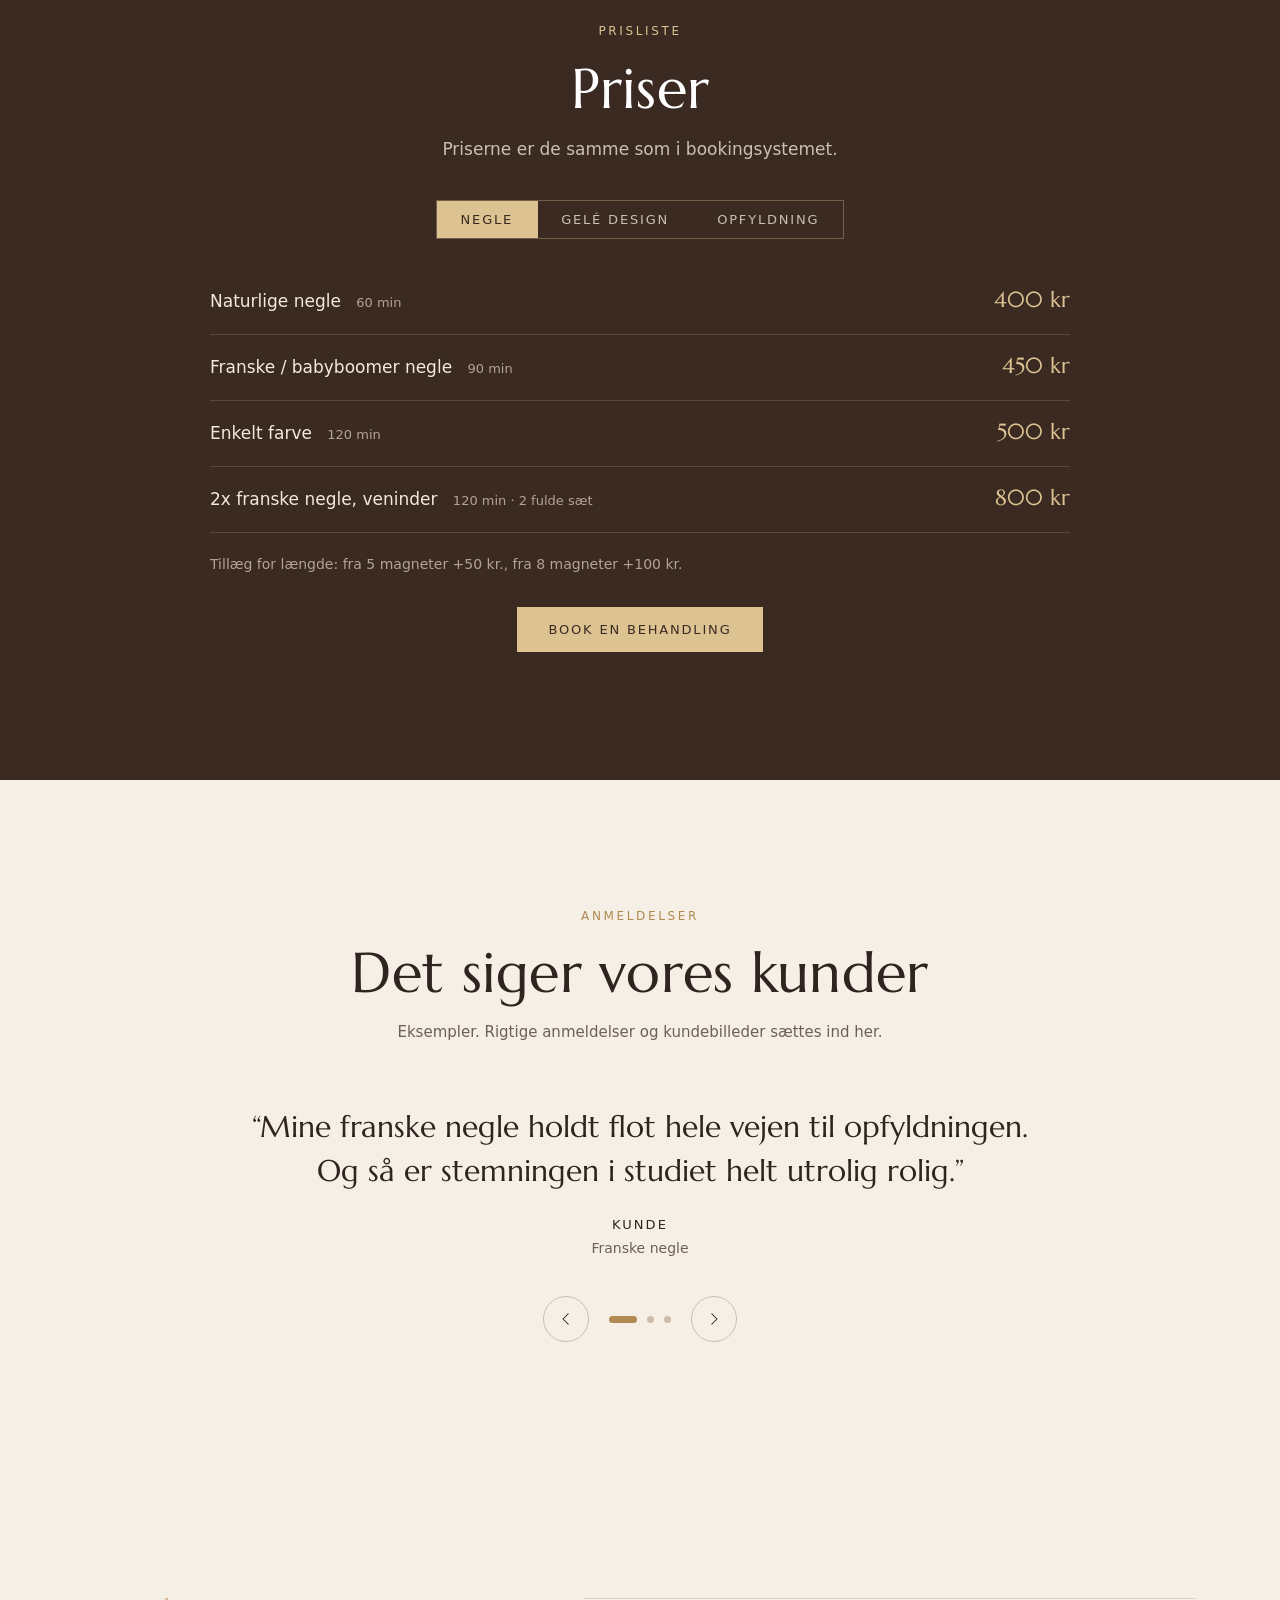
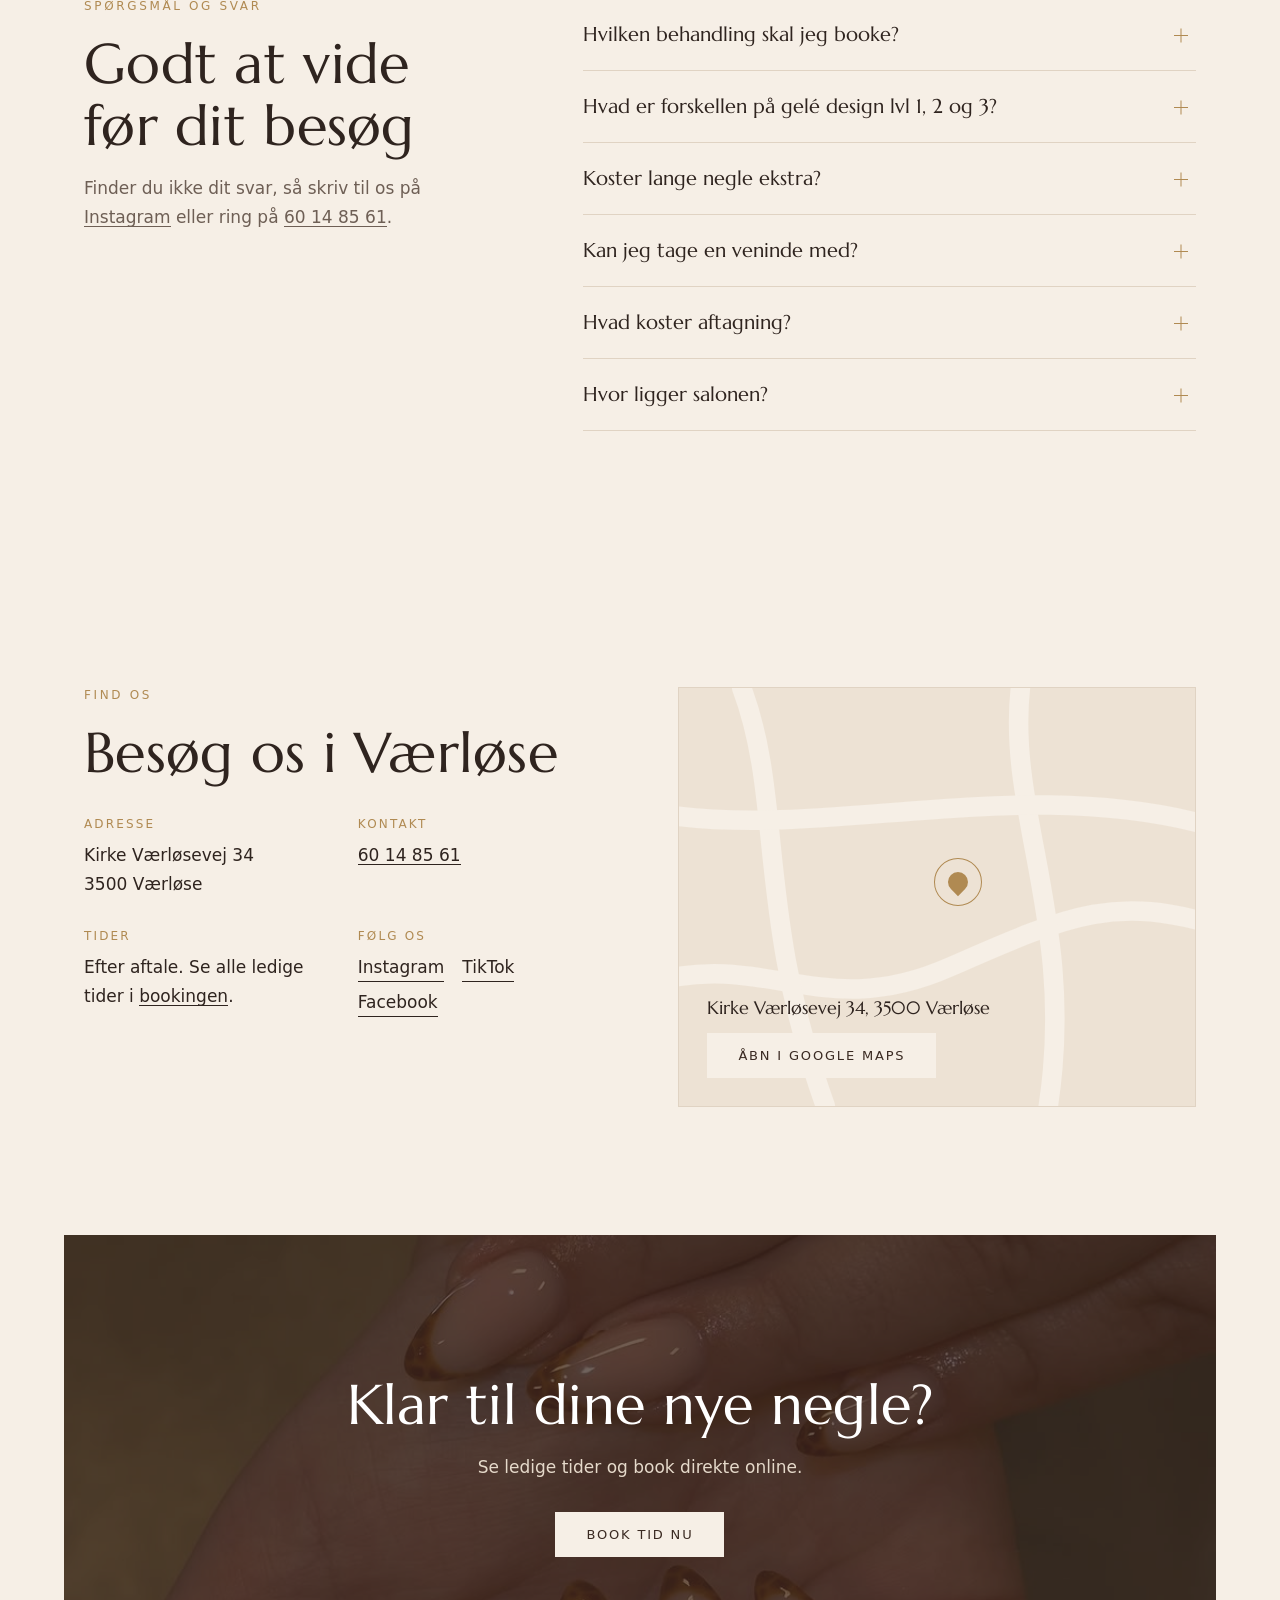
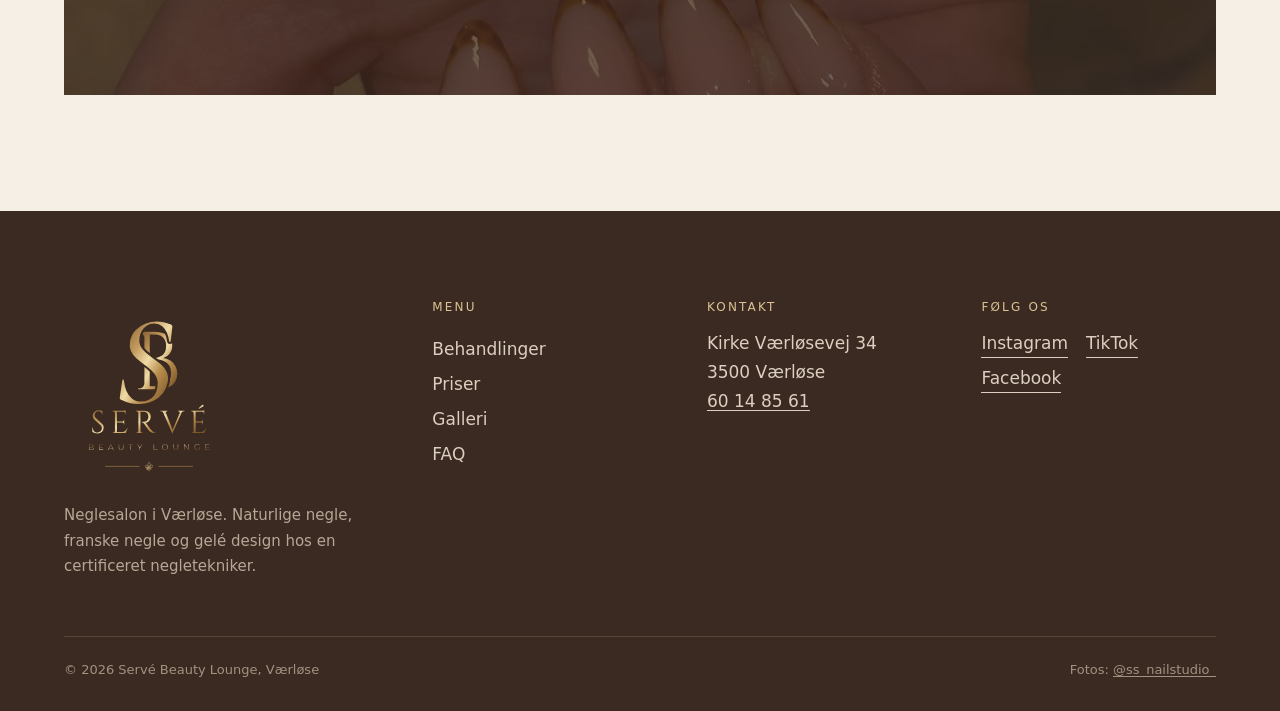
==== commit 90983f9f: "Hero: stone-flower photo as main picture, drop oval photo, booking card under the arch Co-Authored-B" ====
--- a/index.html
+++ b/index.html
@@ -17,7 +17,7 @@
   <meta property="og:site_name" content="Servé Beauty Lounge">
   <meta property="og:title" content="Servé Beauty Lounge – Neglesalon i Værløse">
   <meta property="og:description" content="Naturlige negle, franske negle og gelé design i Værløse. Book din tid online.">
-  <meta property="og:image" content="https://serve-beauty-lounge.vercel.app/images/gele-blomst-guld.jpg">
+  <meta property="og:image" content="https://serve-beauty-lounge.vercel.app/images/gele-sten-blomster.jpg">
   <meta name="twitter:card" content="summary_large_image">
 
   <link rel="preconnect" href="https://api.fontshare.com">
@@ -28,7 +28,7 @@
   <link rel="preconnect" href="https://fonts.googleapis.com">
   <link rel="preconnect" href="https://fonts.gstatic.com" crossorigin>
   <link href="https://fonts.googleapis.com/css2?family=Marcellus&display=swap" rel="stylesheet">
-  <link rel="stylesheet" href="styles.css">
+  <link rel="stylesheet" href="styles.css?v=20261111">
 
   <!-- Struktureret data: oplysninger fra salonens Instagram og Planway (8. nov. 2026). -->
   <script type="application/ld+json">
@@ -37,7 +37,7 @@
     "@type": "NailSalon",
     "name": "Servé Beauty Lounge",
     "url": "https://serve-beauty-lounge.vercel.app/",
-    "image": "https://serve-beauty-lounge.vercel.app/images/gele-blomst-guld.jpg",
+    "image": "https://serve-beauty-lounge.vercel.app/images/gele-sten-blomster.jpg",
     "description": "Neglesalon i Værløse med certificeret negletekniker. Naturlige negle, franske/babyboomer negle og gelé design.",
     "telephone": "+4560148561",
     "priceRange": "150–800 kr",
@@ -133,10 +133,7 @@
 
       <div class="hero-art">
         <figure class="arch" data-reveal-img>
-          <img src="images/gele-blomst-guld.jpg" alt="Gelé design med 3D-blomster, guldkant og sten lavet hos Servé Beauty Lounge" width="1000" height="1333" fetchpriority="high">
-        </figure>
-        <figure class="bubble" data-reveal-img>
-          <img src="images/french-leopard-almond.jpg" alt="Franske almond-negle med guld og leopardmønster" width="1000" height="1333">
+          <img src="images/gele-sten-blomster.jpg" alt="Gelé design med blomster af farvede sten på almond-negle, lavet hos Servé Beauty Lounge" width="1000" height="1333" fetchpriority="high">
         </figure>
         <figure class="seal" aria-hidden="true"><img src="images/logo-mark.svg" alt="" width="120" height="120"></figure>
         <a class="float-card" data-booking href="#">
@@ -248,7 +245,7 @@
           </div>
         </article>
         <article class="service" data-reveal>
-          <figure><img src="images/gele-sten-blomster.jpg" alt="Gelé design med blomster af farvede sten på almond-negle" width="1000" height="1333" loading="lazy"></figure>
+          <figure><img src="images/gele-blomst-guld.jpg" alt="Gelé design med 3D-blomster, guldkant og sten" width="1000" height="1333" loading="lazy"></figure>
           <div class="service-body">
             <h3>Gelé design</h3>
             <p>Donut-negle, chrome, charms, sten og 3D-blomster. Tre niveauer, fra 2 negle pr. hånd til avanceret design.</p>
@@ -520,6 +517,6 @@
   </dialog>
 
   <div class="toast" id="toast" role="status" aria-live="polite"></div>
-  <script src="script.js"></script>
+  <script src="script.js?v=20261111"></script>
 </body>
 </html>
--- a/styles.css
+++ b/styles.css
@@ -127,21 +127,19 @@
 .hero-trust li { display: flex; align-items: center; gap: 10px; }
 .hero-trust li::before { content: ""; width: 14px; height: 1px; background: var(--gold); }
 
-.hero-art { position: relative; aspect-ratio: 4 / 5; max-height: 78vh; justify-self: center; width: 100%; max-width: 500px; }
-.arch { position: absolute; inset: 0 0 0 12%; margin: 0; border-radius: 999px 999px 0 0; overflow: hidden; }
-.arch img { width: 100%; height: 108%; object-fit: cover; object-position: 60% 80%; }
-.bubble { position: absolute; left: -4%; bottom: 7%; margin: 0; width: 38%; aspect-ratio: 3 / 4; border-radius: 50%; overflow: hidden; border: 6px solid var(--cream); }
-.bubble img { width: 100%; height: 100%; object-fit: cover; }
+.hero-art { position: relative; aspect-ratio: 4 / 5; max-height: 74vh; justify-self: center; width: 100%; max-width: 460px; margin-bottom: 92px; }
+.arch { position: absolute; inset: 0; margin: 0; border-radius: 999px 999px 0 0; overflow: hidden; }
+.arch img { width: 100%; height: 110%; object-fit: cover; object-position: 50% 55%; }
 .seal { position: absolute; right: -5%; top: 5%; width: 28%; aspect-ratio: 1; margin: 0; border-radius: 50%; background: var(--cream); display: grid; place-items: center; box-shadow: 0 0 0 1px var(--line); }
 .seal img { width: 70%; }
 .float-card {
-  position: absolute; right: -3%; bottom: 13%; display: grid; padding: 14px 20px;
+  position: absolute; left: 0; right: 0; top: calc(100% + 20px); width: max-content; margin-inline: auto; display: grid; justify-items: center; padding: 14px 28px;
   background: var(--cream); box-shadow: 0 0 0 1px var(--line), 0 20px 40px -24px rgb(58 42 34 / .45);
-  font-size: .8125rem; color: var(--ink-soft); text-decoration: none; animation: bob 6s ease-in-out infinite;
+  font-size: .8125rem; color: var(--ink-soft); text-decoration: none; transition: box-shadow .3s, transform .3s var(--ease);
 }
 .float-card strong { font: 400 1.125rem/1.2 var(--display); color: var(--ink); }
-.float-card::before { content: ""; position: absolute; left: -5px; top: 18px; width: 10px; height: 10px; border-radius: 50%; background: var(--gold); box-shadow: 0 0 0 4px rgb(176 138 82 / .22); }
-@keyframes bob { 50% { transform: translateY(-8px); } }
+@media (hover: hover) { .float-card:hover { transform: translateY(-3px); box-shadow: 0 0 0 1px var(--gold), 0 24px 44px -24px rgb(58 42 34 / .5); } }
+.float-card::before { content: ""; position: absolute; left: -5px; top: calc(50% - 5px); width: 10px; height: 10px; border-radius: 50%; background: var(--gold); box-shadow: 0 0 0 4px rgb(176 138 82 / .22); }
 
 /* Load + reveal animations */
 .js [data-load] { opacity: 0; transform: translateY(22px); transition: opacity 1s var(--ease), transform 1s var(--ease); }
@@ -153,9 +151,7 @@
 .js [data-reveal] { opacity: 0; transform: translateY(28px); transition: opacity .9s var(--ease) var(--d, 0ms), transform .9s var(--ease) var(--d, 0ms); }
 .js [data-reveal].in { opacity: 1; transform: none; }
 .js [data-reveal-img] { clip-path: inset(100% 0 0 0); transition: clip-path 1.3s var(--slow) var(--d, 0ms); }
-.js .bubble[data-reveal-img] { clip-path: circle(0% at 50% 50%); transition-delay: .5s; }
 .js [data-reveal-img].in { clip-path: inset(0 0 0 0); }
-.js .bubble[data-reveal-img].in { clip-path: circle(75% at 50% 50%); }
 .js [data-reveal-img] img { transform: scale(1.12); transition: transform 1.8s var(--ease) var(--d, 0ms); }
 .js [data-reveal-img].in img { transform: scale(1); }
 
@@ -379,7 +375,6 @@
   .hero { padding-top: 98px; }
   .hero-art { width: 88%; }
   .seal { right: 0; top: 3%; width: 26%; }
-  .float-card { right: 0; }
   .hero-actions .btn { flex: 1 1 100%; }
   .facts { grid-template-columns: 1fr 1fr; }
   .facts > div { border-left: 0; padding: 0; }
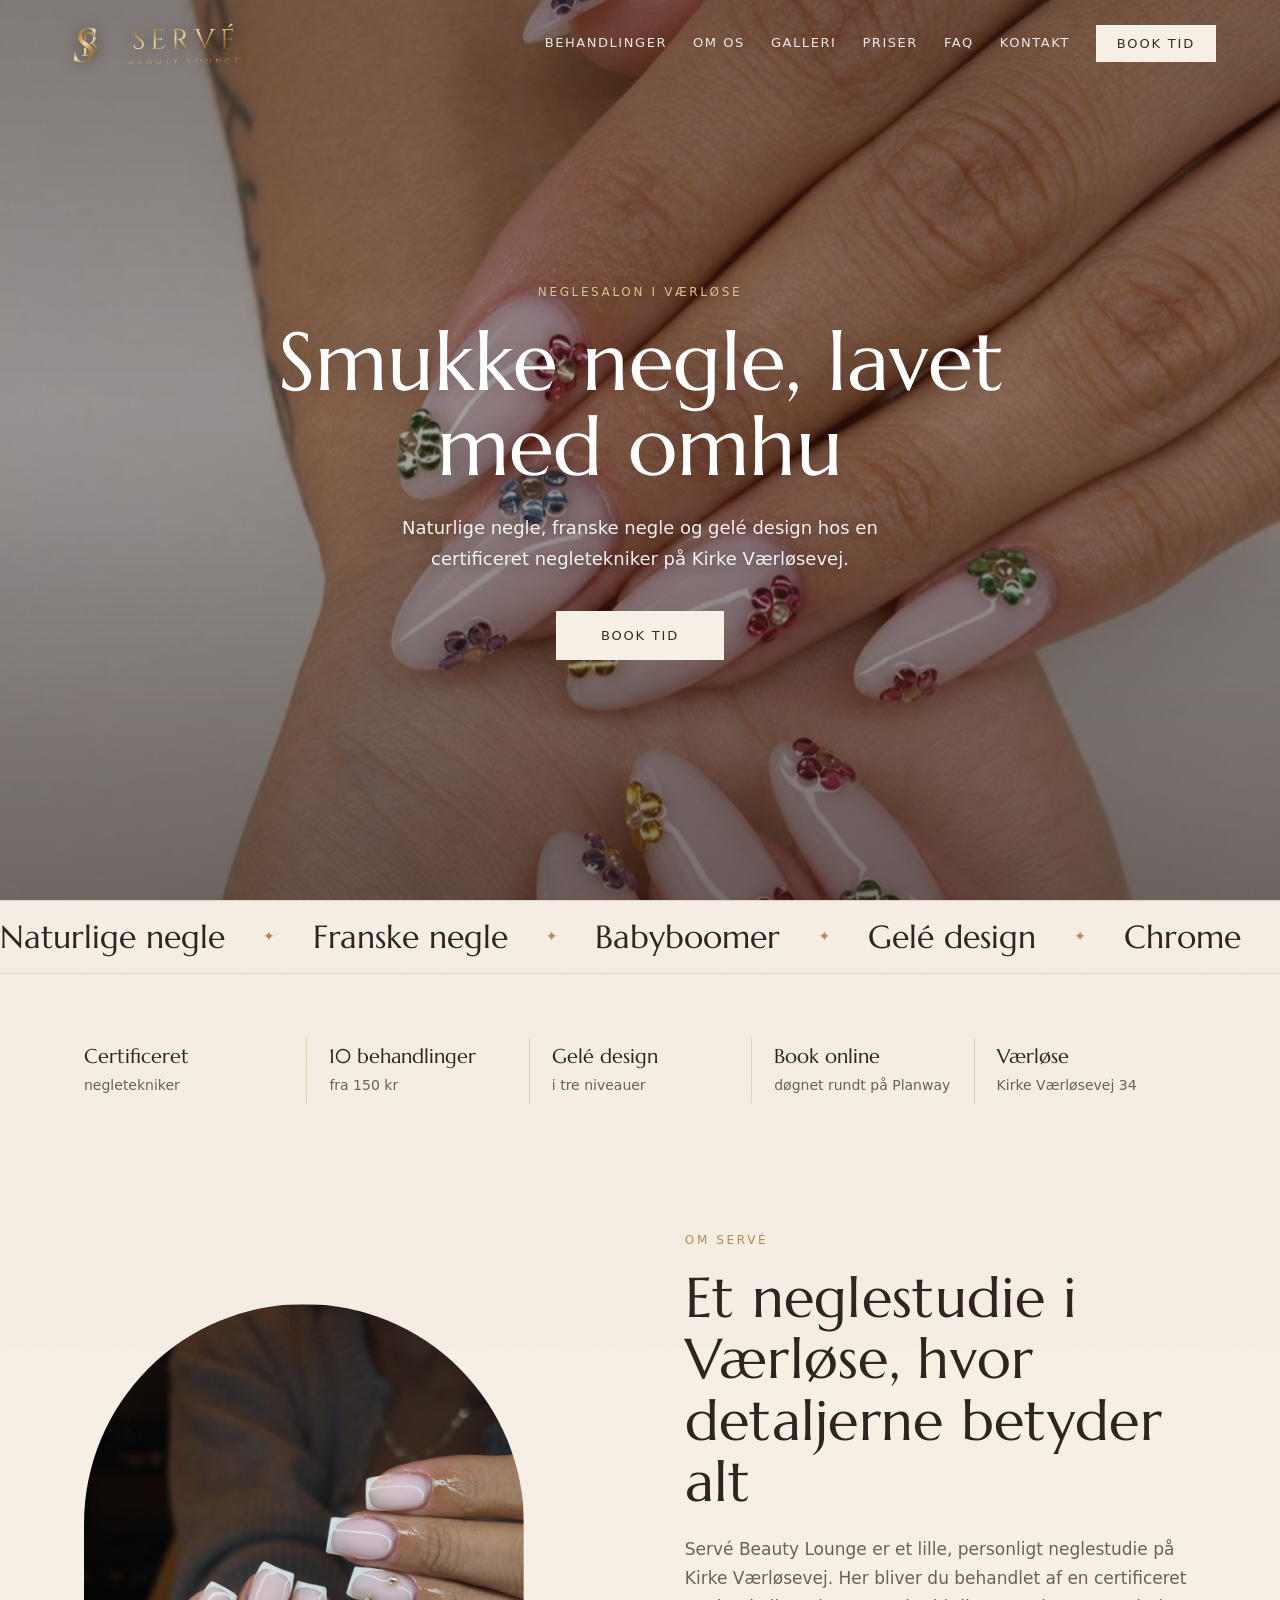
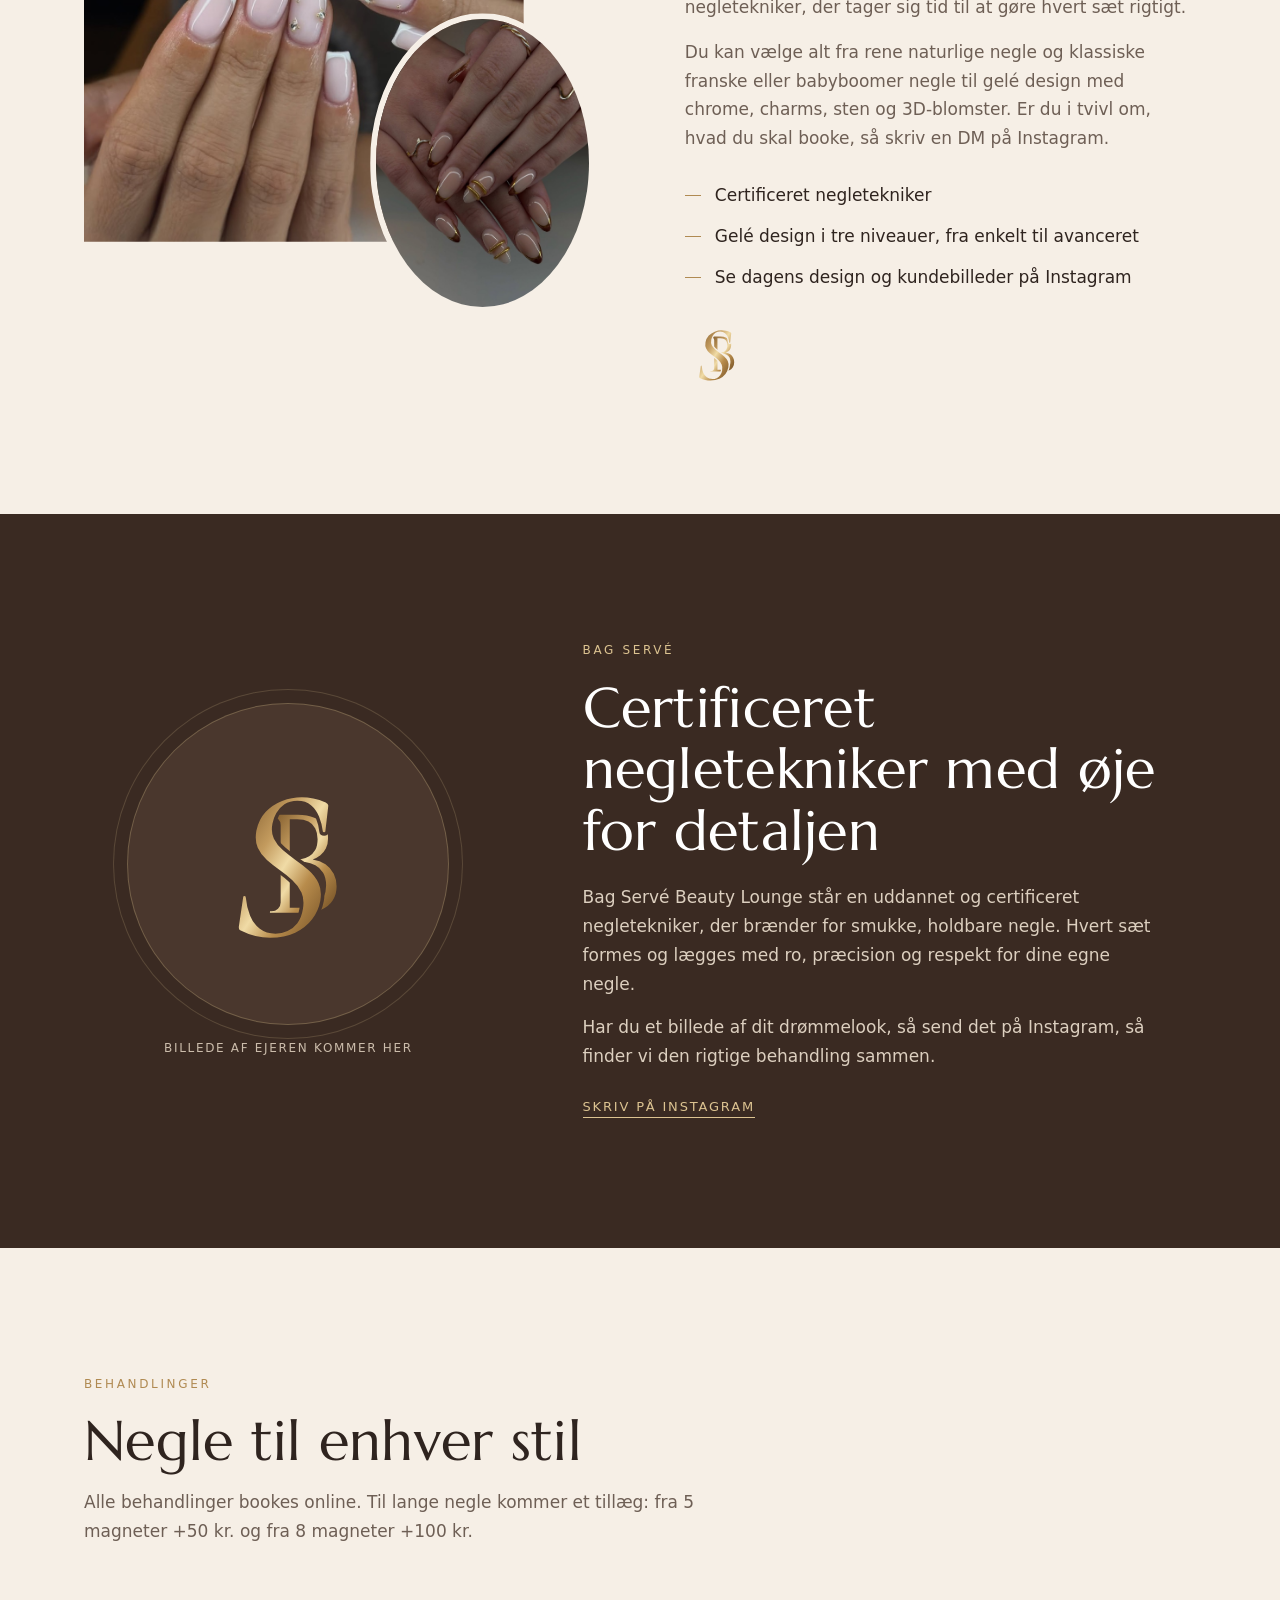
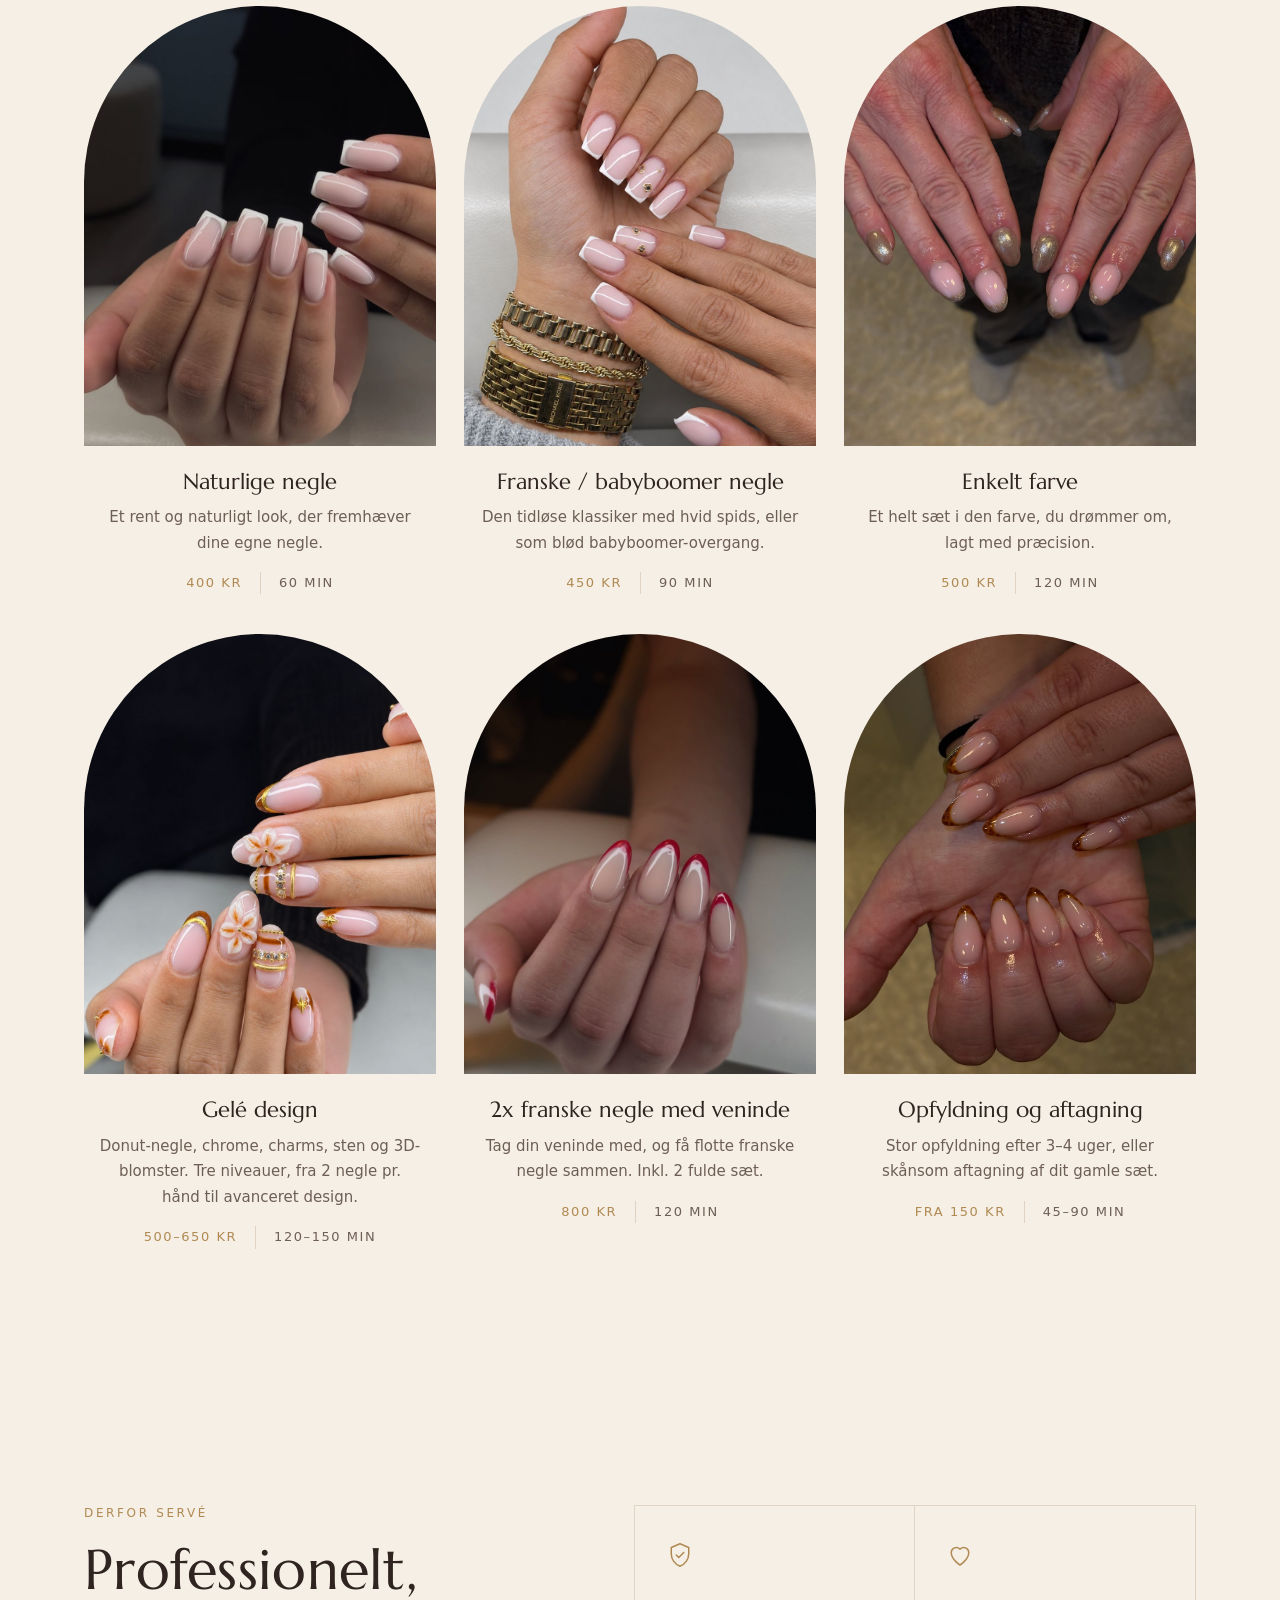
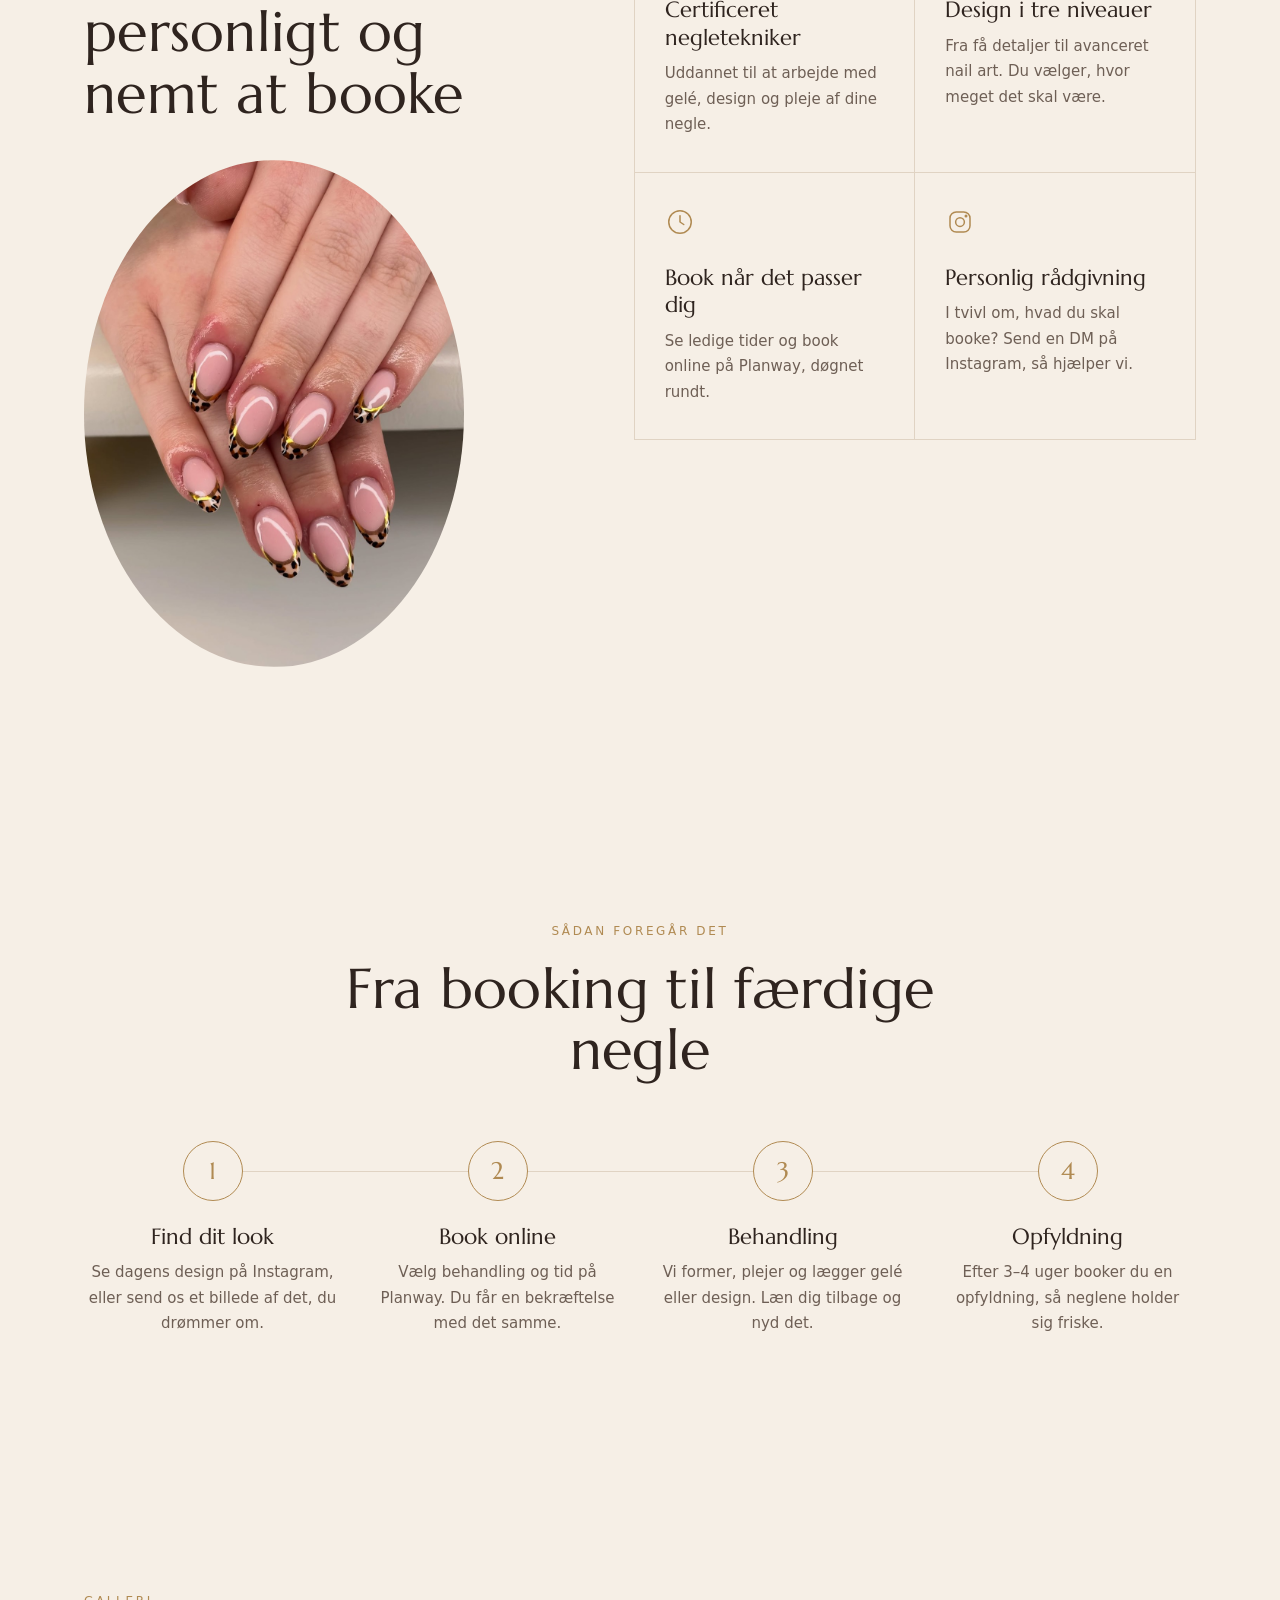
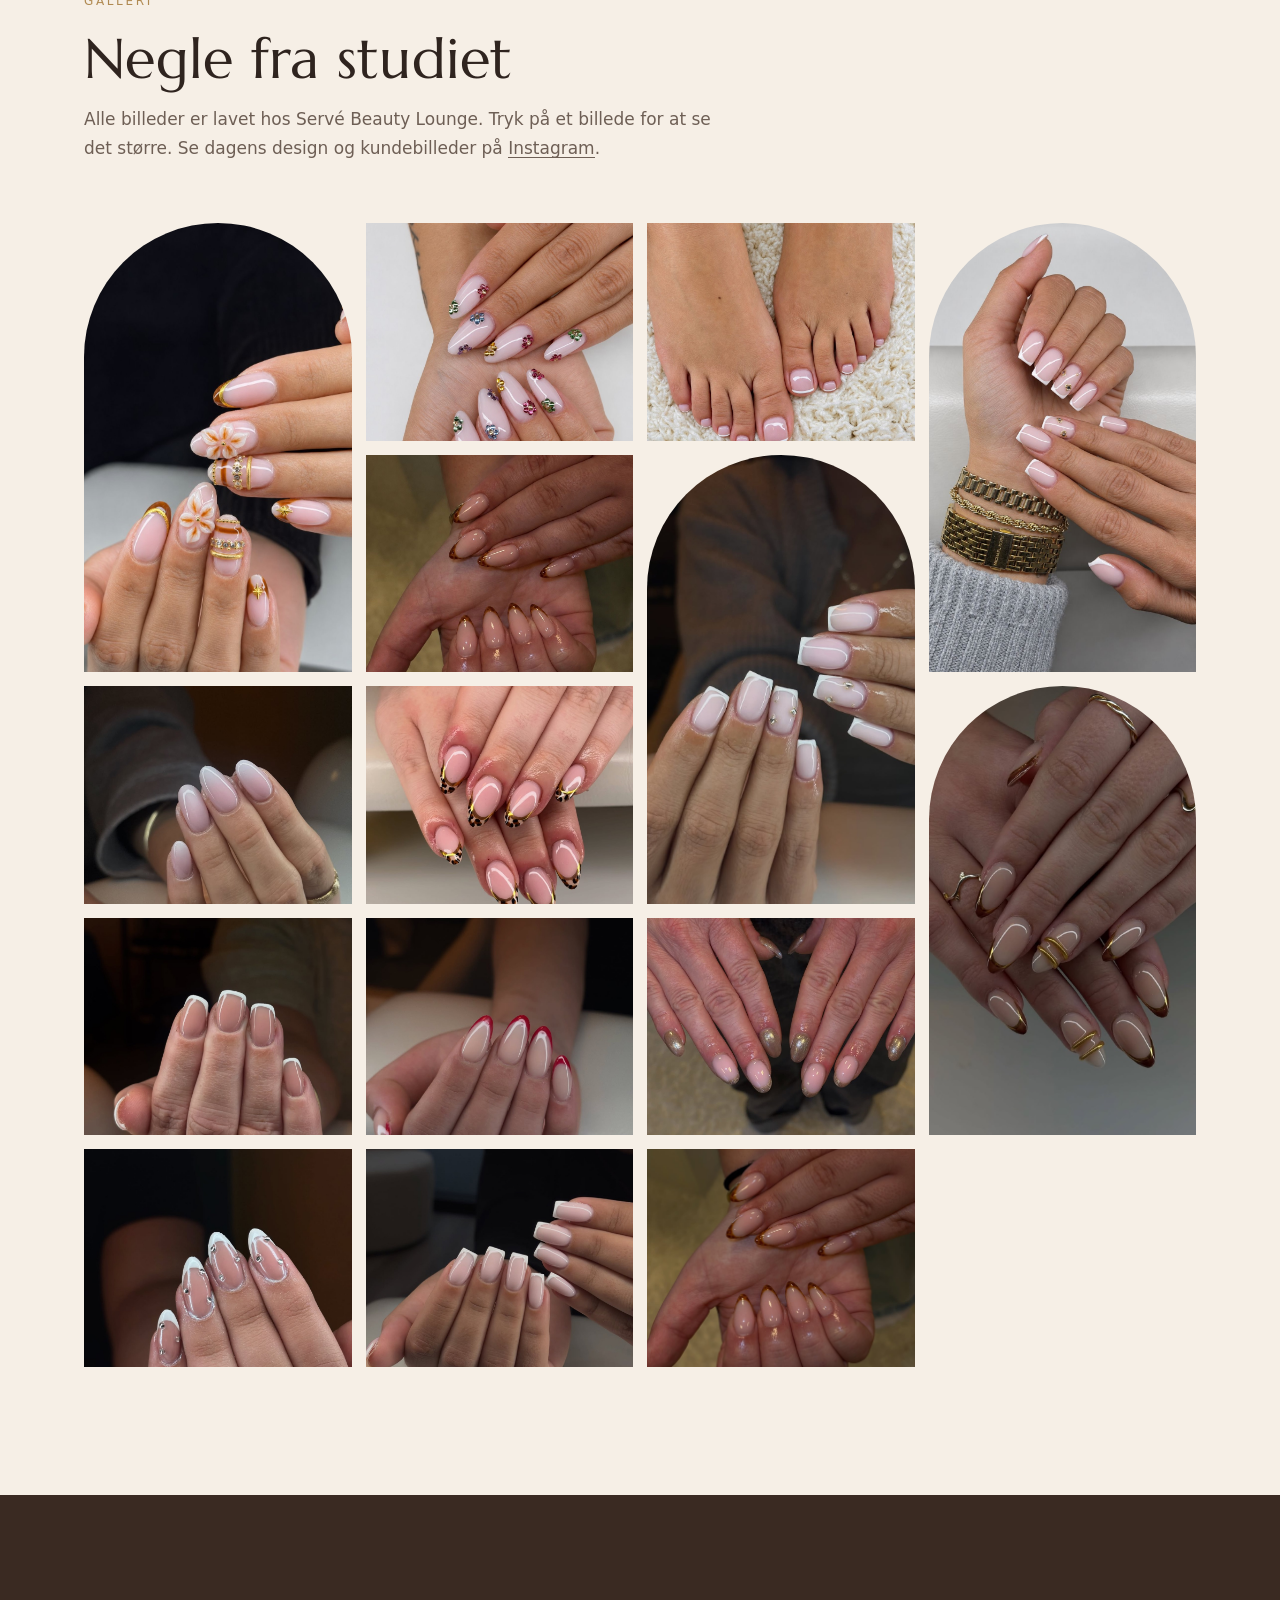
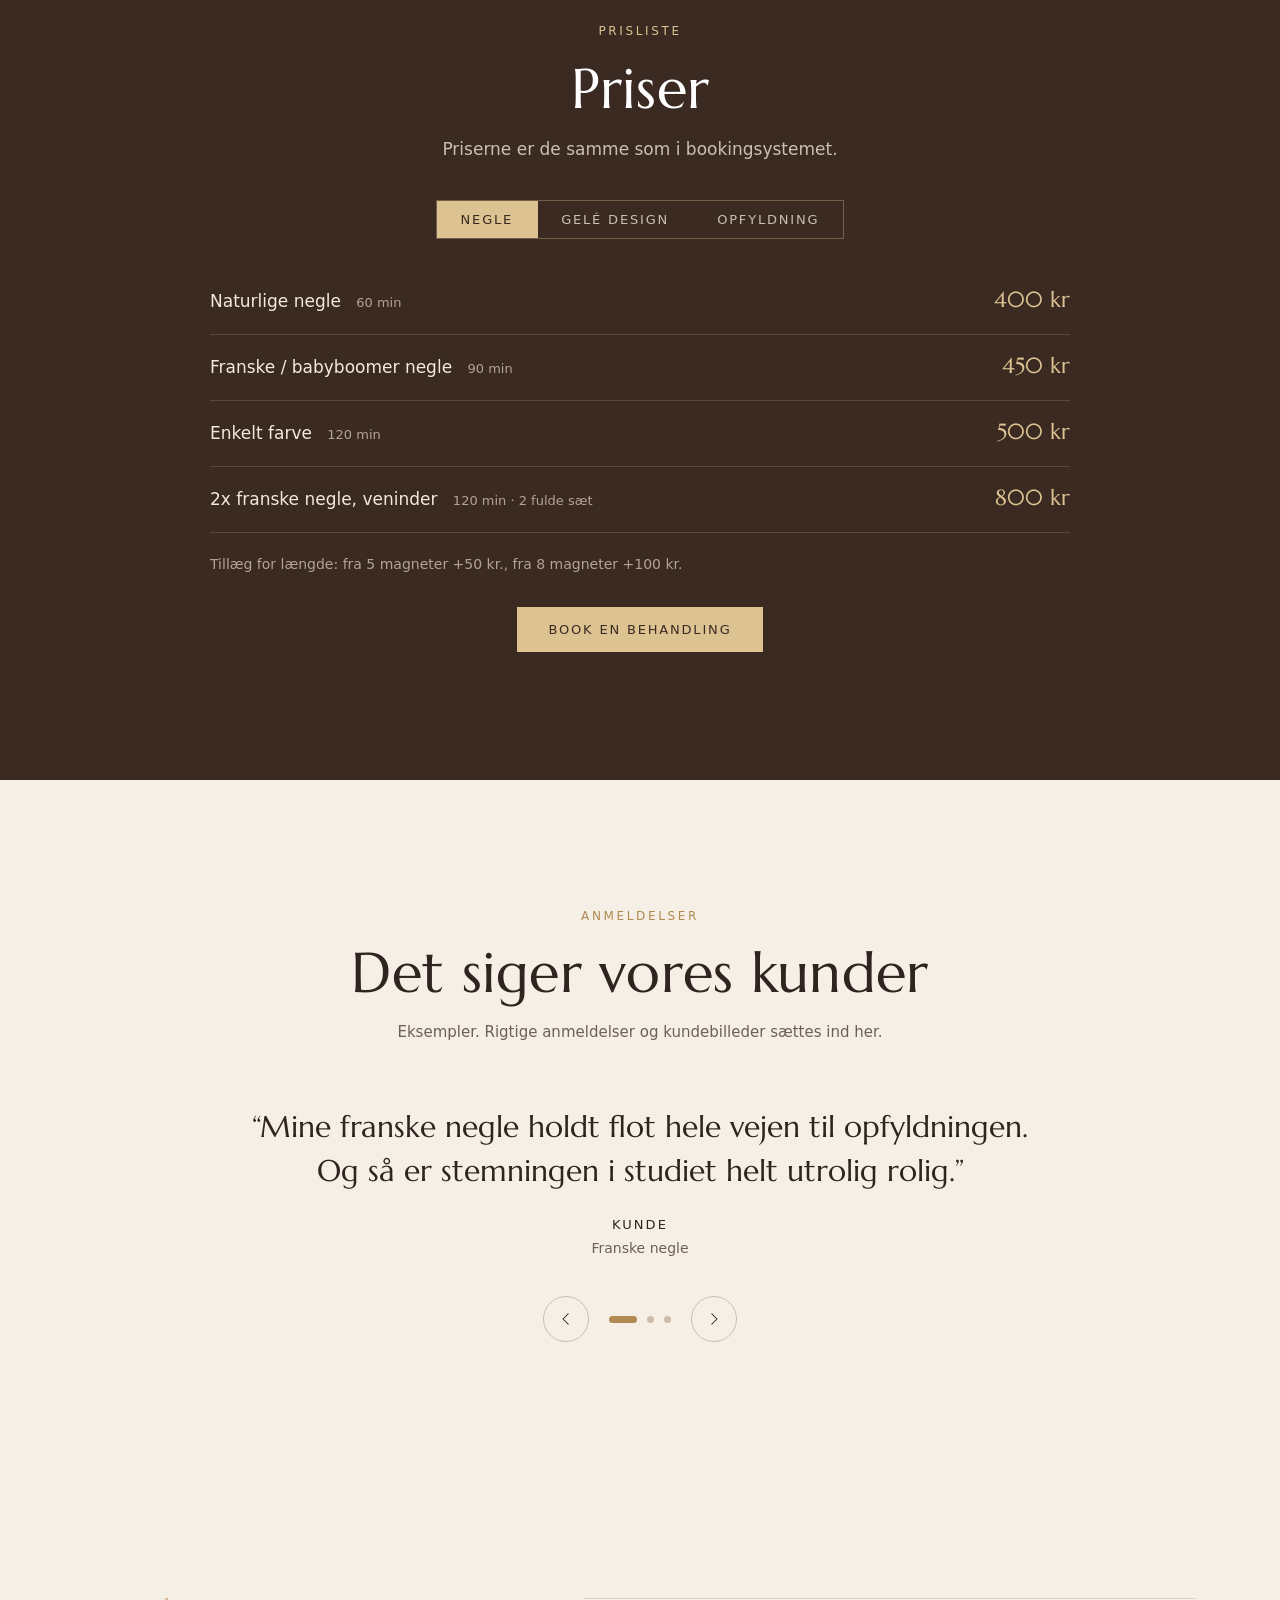
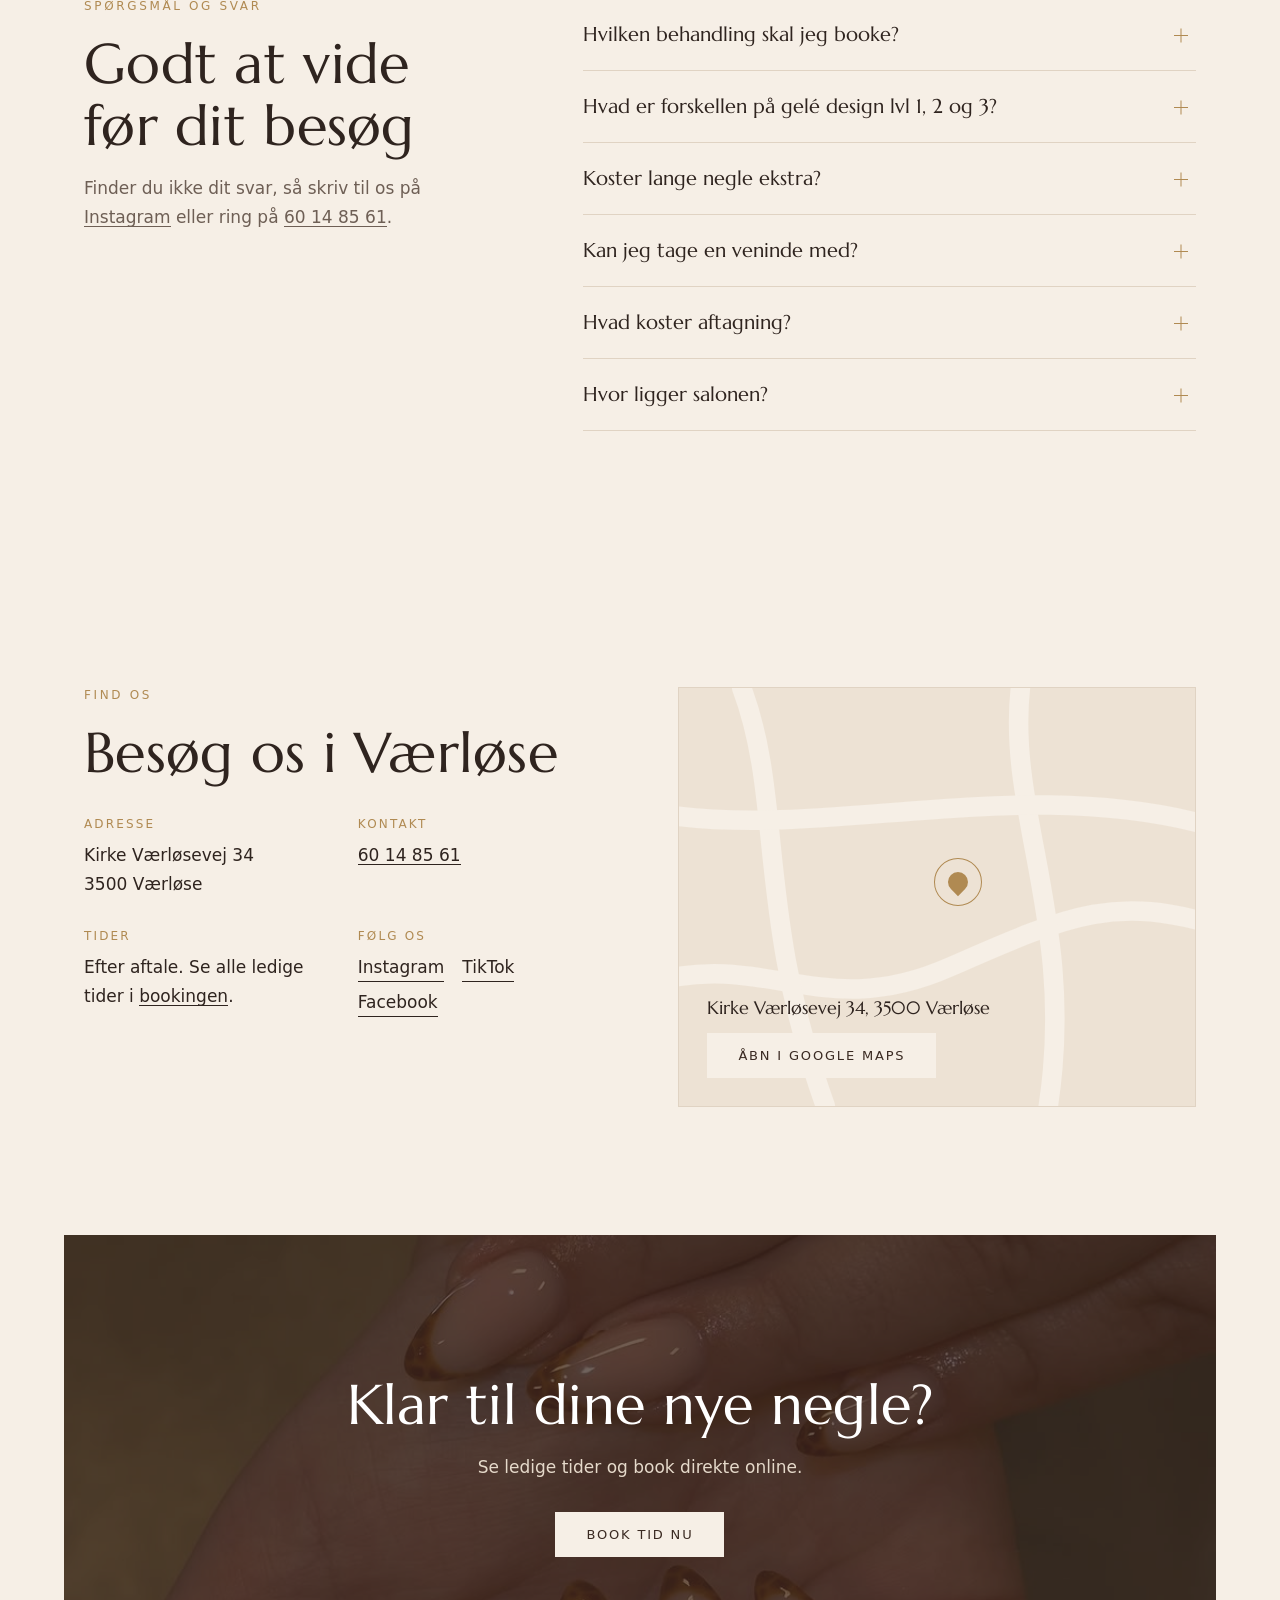
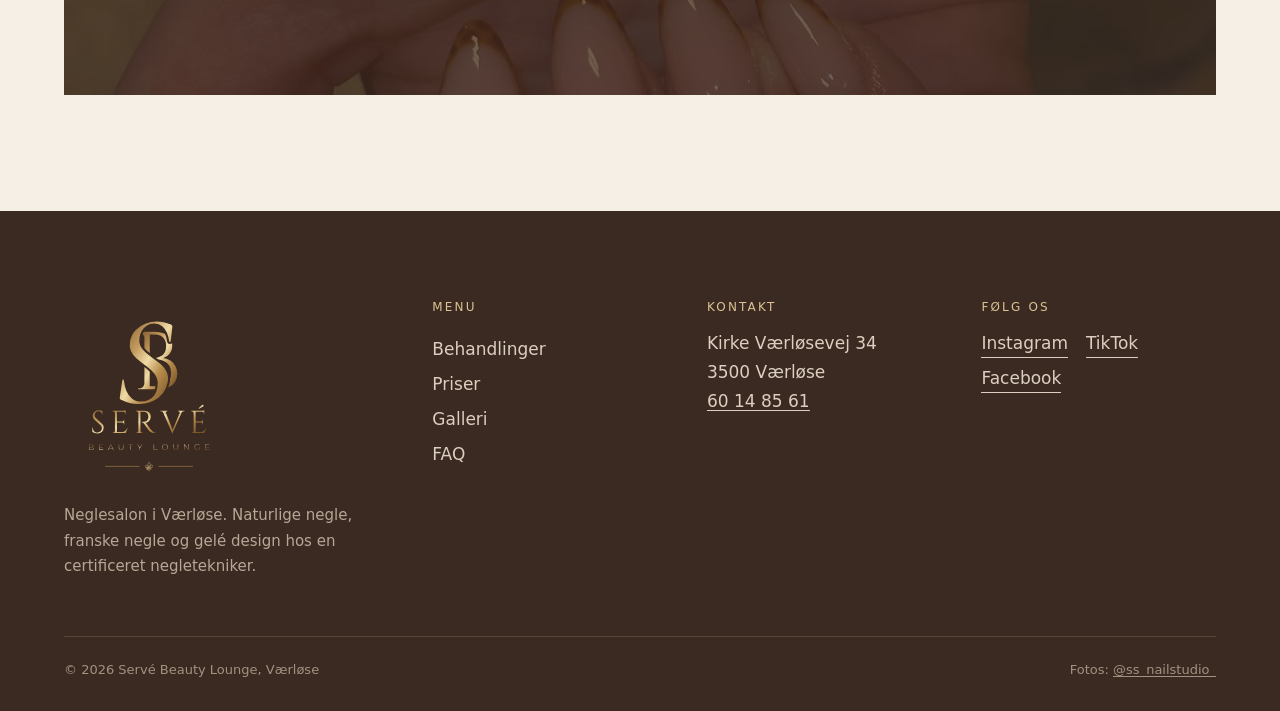
==== commit 823b7b3f: "Hero like bronzed.dk: full-bleed stone-flower photo, short intro and one Book tid button on the imag" ====
--- a/index.html
+++ b/index.html
@@ -28,7 +28,7 @@
   <link rel="preconnect" href="https://fonts.googleapis.com">
   <link rel="preconnect" href="https://fonts.gstatic.com" crossorigin>
   <link href="https://fonts.googleapis.com/css2?family=Marcellus&display=swap" rel="stylesheet">
-  <link rel="stylesheet" href="styles.css?v=20261111">
+  <link rel="stylesheet" href="styles.css?v=20261111b">
 
   <!-- Struktureret data: oplysninger fra salonens Instagram og Planway (8. nov. 2026). -->
   <script type="application/ld+json">
@@ -97,7 +97,7 @@
 
   <header class="site-header" id="header">
     <a class="logo" href="#top" aria-label="Servé Beauty Lounge, forside">
-      <img class="logo-icon" src="images/logo-mark.svg" alt="" width="40" height="40"><img class="logo-word" src="images/logo-wordmark-dark.svg" alt="Servé Beauty Lounge" width="150" height="58">
+      <img class="logo-icon" src="images/logo-mark.svg" alt="" width="40" height="40"><img class="logo-word" src="images/logo-wordmark-dark.svg" alt="Servé Beauty Lounge" width="150" height="58"><img class="logo-word logo-word-light" src="images/logo-wordmark.svg" alt="" width="150" height="58">
     </a>
     <nav class="nav" id="nav" aria-label="Hovedmenu">
       <a href="#behandlinger">Behandlinger</a>
@@ -116,30 +116,16 @@
   <main id="main">
     <!-- HERO -->
     <section class="hero" id="top" aria-labelledby="hero-title">
+      <figure class="hero-bg">
+        <img src="images/gele-sten-blomster.jpg" alt="Gelé design med blomster af farvede sten på almond-negle, lavet hos Servé Beauty Lounge" width="1000" height="1333" fetchpriority="high">
+      </figure>
       <div class="hero-text">
         <p class="kicker" data-load>Neglesalon i Værløse</p>
-        <h1 id="hero-title" data-load>Smukke negle, lavet i ro og med omhu</h1>
-        <p class="lede" data-load>Naturlige negle, franske negle og gelé design hos en certificeret negletekniker. Fra enkel elegance til detaljeret nail art, i et roligt studie på Kirke Værløsevej.</p>
+        <h1 id="hero-title" data-load>Smukke negle, lavet med omhu</h1>
+        <p class="lede" data-load>Naturlige negle, franske negle og gelé design hos en certificeret negletekniker på Kirke Værløsevej.</p>
         <div class="hero-actions" data-load>
-          <a class="btn" data-booking href="#">Book din tid online</a>
-          <a class="btn btn-ghost" href="#priser">Se priser</a>
-        </div>
-        <ul class="hero-trust" data-load>
-          <li>Certificeret negletekniker</li>
-          <li>Behandlinger fra 150 kr</li>
-          <li>Book online døgnet rundt</li>
-        </ul>
-      </div>
-
-      <div class="hero-art">
-        <figure class="arch" data-reveal-img>
-          <img src="images/gele-sten-blomster.jpg" alt="Gelé design med blomster af farvede sten på almond-negle, lavet hos Servé Beauty Lounge" width="1000" height="1333" fetchpriority="high">
-        </figure>
-        <figure class="seal" aria-hidden="true"><img src="images/logo-mark.svg" alt="" width="120" height="120"></figure>
-        <a class="float-card" data-booking href="#">
-          <strong>Se ledige tider</strong>
-          <span>Book online på Planway</span>
-        </a>
+          <a class="btn btn-light" data-booking href="#">Book tid</a>
+        </div>
       </div>
     </section>
 
@@ -517,6 +503,6 @@
   </dialog>
 
   <div class="toast" id="toast" role="status" aria-live="polite"></div>
-  <script src="script.js?v=20261111"></script>
+  <script src="script.js?v=20261111b"></script>
 </body>
 </html>
--- a/styles.css
+++ b/styles.css
@@ -114,32 +114,37 @@
 .section-head.center { text-align: center; margin-left: auto; margin-right: auto; }
 .section-head p:not(.kicker) { color: var(--ink-soft); margin-top: 16px; }
 
-/* ---------- Hero ---------- */
+/* ---------- Hero (full-bleed photo, text on the image, like bronzed.dk) ---------- */
 .hero {
-  max-width: var(--max); margin: 0 auto; min-height: 100svh;
-  padding: 140px var(--gutter) 72px;
-  display: grid; grid-template-columns: 1.05fr 1fr; gap: clamp(40px, 6vw, 96px); align-items: center;
-}
-.hero h1 { font: 400 clamp(2.75rem, 5.6vw, 4.75rem)/1.05 var(--display); }
-.lede { margin-top: 26px; max-width: 46ch; font-size: 1.125rem; color: var(--ink-soft); }
-.hero-actions { margin-top: 36px; display: flex; flex-wrap: wrap; gap: 12px; }
-.hero-trust { list-style: none; margin: 36px 0 0; padding: 0; display: flex; flex-wrap: wrap; gap: 8px 26px; font-size: .875rem; color: var(--ink-soft); }
-.hero-trust li { display: flex; align-items: center; gap: 10px; }
-.hero-trust li::before { content: ""; width: 14px; height: 1px; background: var(--gold); }
-
-.hero-art { position: relative; aspect-ratio: 4 / 5; max-height: 74vh; justify-self: center; width: 100%; max-width: 460px; margin-bottom: 92px; }
-.arch { position: absolute; inset: 0; margin: 0; border-radius: 999px 999px 0 0; overflow: hidden; }
-.arch img { width: 100%; height: 110%; object-fit: cover; object-position: 50% 55%; }
-.seal { position: absolute; right: -5%; top: 5%; width: 28%; aspect-ratio: 1; margin: 0; border-radius: 50%; background: var(--cream); display: grid; place-items: center; box-shadow: 0 0 0 1px var(--line); }
-.seal img { width: 70%; }
-.float-card {
-  position: absolute; left: 0; right: 0; top: calc(100% + 20px); width: max-content; margin-inline: auto; display: grid; justify-items: center; padding: 14px 28px;
-  background: var(--cream); box-shadow: 0 0 0 1px var(--line), 0 20px 40px -24px rgb(58 42 34 / .45);
-  font-size: .8125rem; color: var(--ink-soft); text-decoration: none; transition: box-shadow .3s, transform .3s var(--ease);
-}
-.float-card strong { font: 400 1.125rem/1.2 var(--display); color: var(--ink); }
-@media (hover: hover) { .float-card:hover { transform: translateY(-3px); box-shadow: 0 0 0 1px var(--gold), 0 24px 44px -24px rgb(58 42 34 / .5); } }
-.float-card::before { content: ""; position: absolute; left: -5px; top: calc(50% - 5px); width: 10px; height: 10px; border-radius: 50%; background: var(--gold); box-shadow: 0 0 0 4px rgb(176 138 82 / .22); }
+  position: relative; isolation: isolate; overflow: hidden; min-height: 100svh;
+  display: grid; place-items: center; text-align: center;
+  padding: 140px var(--gutter) 96px; color: #fff; background: var(--choco);
+}
+.hero-bg { position: absolute; inset: 0; z-index: -1; margin: 0; }
+.hero-bg img { width: 100%; height: 112%; object-fit: cover; object-position: 50% 42%; animation: hero-in 2.2s var(--ease) both; }
+.hero-bg::after {
+  content: ""; position: absolute; inset: 0;
+  background: linear-gradient(180deg, rgb(43 30 23 / .5) 0%, rgb(43 30 23 / .38) 45%, rgb(43 30 23 / .62) 100%);
+}
+@keyframes hero-in { from { opacity: 0; transform: scale(1.08); } to { opacity: 1; transform: none; } }
+.hero-text { max-width: 760px; }
+.hero .kicker { color: var(--gold-light); }
+.hero h1 { font: 400 clamp(2.75rem, 6.4vw, 5.25rem)/1.04 var(--display); color: #fff; text-shadow: 0 2px 30px rgb(0 0 0 / .25); }
+.lede { margin: 24px auto 0; max-width: 44ch; font-size: 1.125rem; color: rgb(255 255 255 / .92); text-shadow: 0 1px 14px rgb(0 0 0 / .35); }
+.hero .kicker { text-shadow: 0 1px 10px rgb(0 0 0 / .35); }
+.hero-actions { margin-top: 36px; display: flex; justify-content: center; }
+.hero .btn-light { padding: 17px 44px; }
+
+/* Header over the hero photo: light logo + links until the page scrolls */
+.logo-word-light { display: none; }
+body:not(.menu-open) .site-header:not(.scrolled) .logo-word:not(.logo-word-light) { display: none; }
+body:not(.menu-open) .site-header:not(.scrolled) .logo-word-light { display: block; }
+body:not(.menu-open) .site-header:not(.scrolled) .logo img { filter: drop-shadow(0 1px 8px rgb(0 0 0 / .45)); }
+@media (min-width: 961px) {
+  .site-header:not(.scrolled) .nav a:not(.btn) { color: rgb(255 255 255 / .88); }
+  @media (hover: hover) { .site-header:not(.scrolled) .nav a:not(.btn):hover { color: #fff; } }
+  .site-header:not(.scrolled) .nav-cta { background: var(--cream); color: var(--choco); border-color: var(--cream); }
+}
 
 /* Load + reveal animations */
 .js [data-load] { opacity: 0; transform: translateY(22px); transition: opacity 1s var(--ease), transform 1s var(--ease); }
@@ -361,8 +366,6 @@
   .nav a:not(.btn) { font: 400 1.875rem/1.15 var(--display); letter-spacing: 0; text-transform: none; color: var(--ink); }
   .nav-cta { margin-top: 12px; }
   .menu-open { overflow: hidden; }
-  .hero { grid-template-columns: 1fr; min-height: auto; padding-top: 112px; }
-  .hero-art { max-width: 430px; order: -1; }
   .about, .why, .faq, .contact { grid-template-columns: 1fr; }
   .owner-inner { grid-template-columns: 1fr; text-align: center; }
   .owner-text p:not(.kicker) { margin-inline: auto; }
@@ -372,10 +375,8 @@
 @media (max-width: 600px) {
   .logo-icon { width: 34px; height: 34px; }
   .logo-word { width: 108px; }
-  .hero { padding-top: 98px; }
-  .hero-art { width: 88%; }
-  .seal { right: 0; top: 3%; width: 26%; }
-  .hero-actions .btn { flex: 1 1 100%; }
+  .hero { padding: 120px 20px 72px; }
+  .lede { font-size: 1rem; }
   .facts { grid-template-columns: 1fr 1fr; }
   .facts > div { border-left: 0; padding: 0; }
   .facts > div:last-child { grid-column: 1 / -1; }
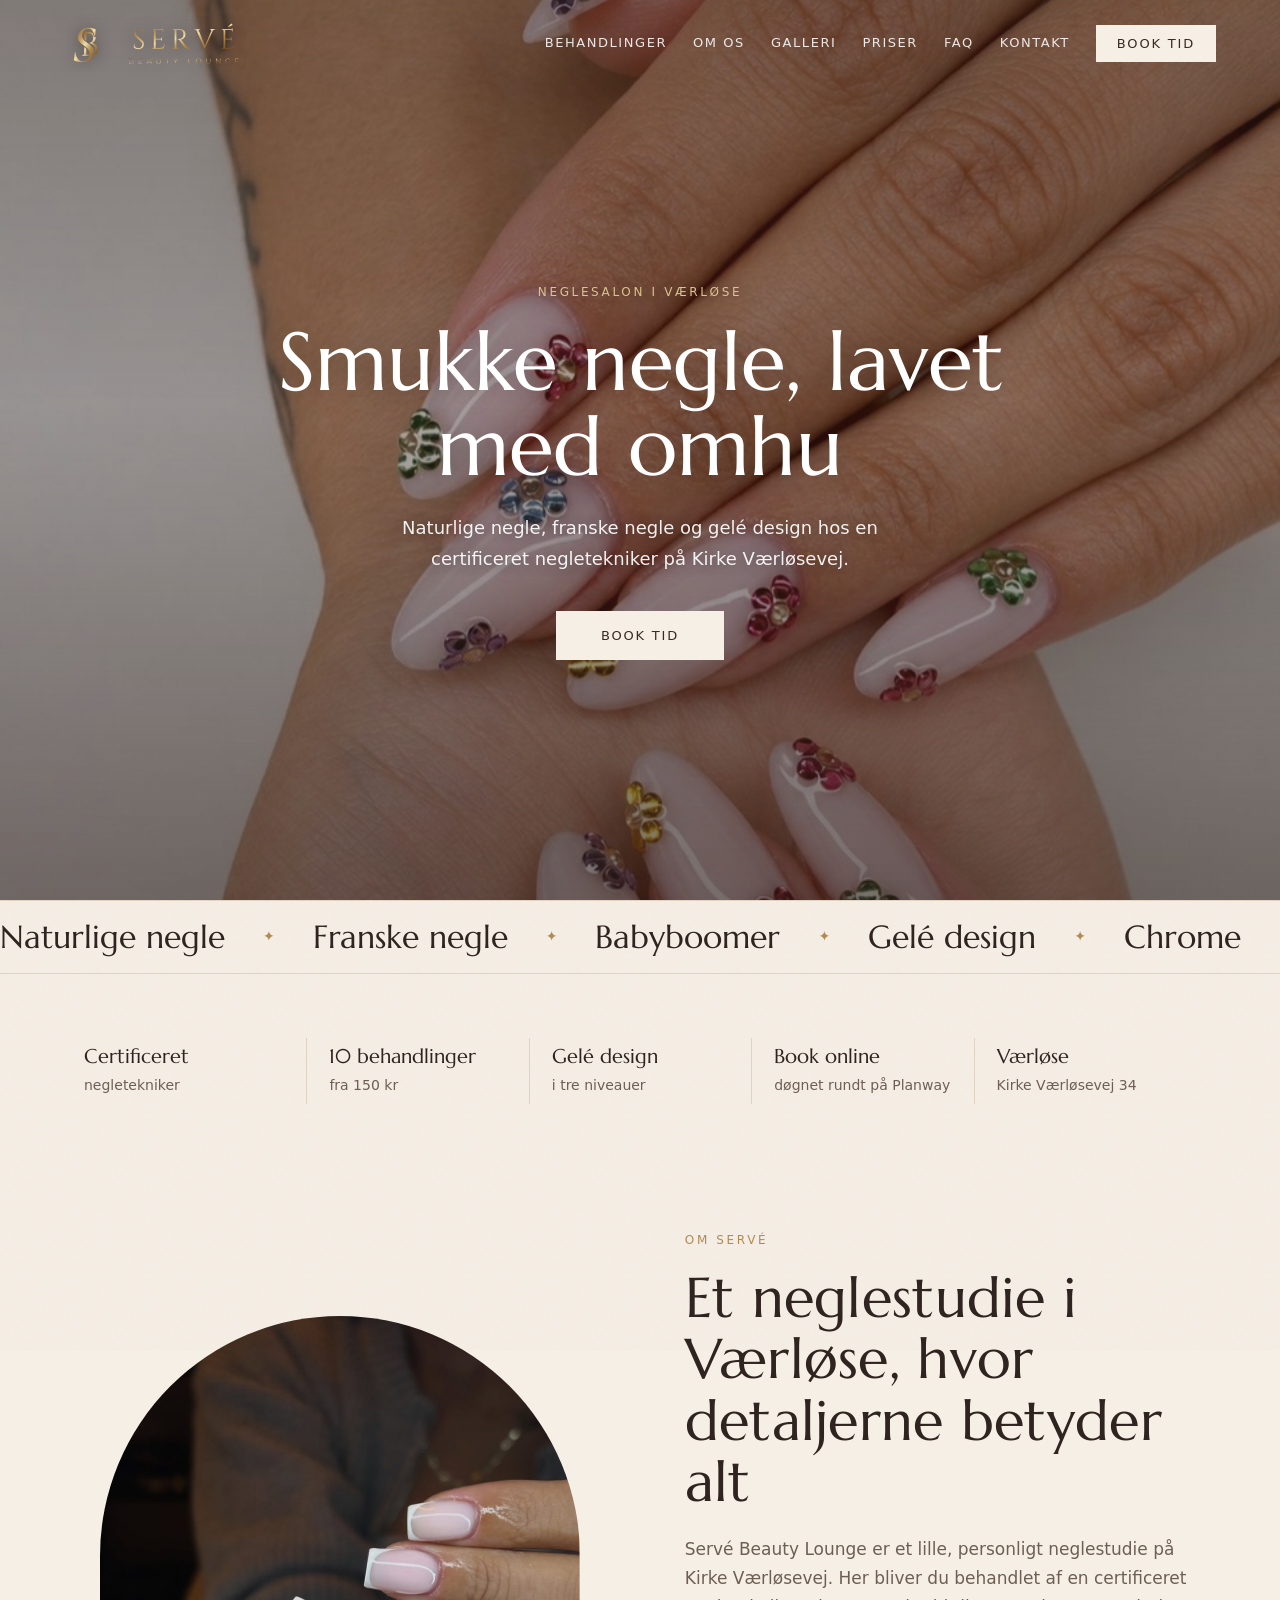
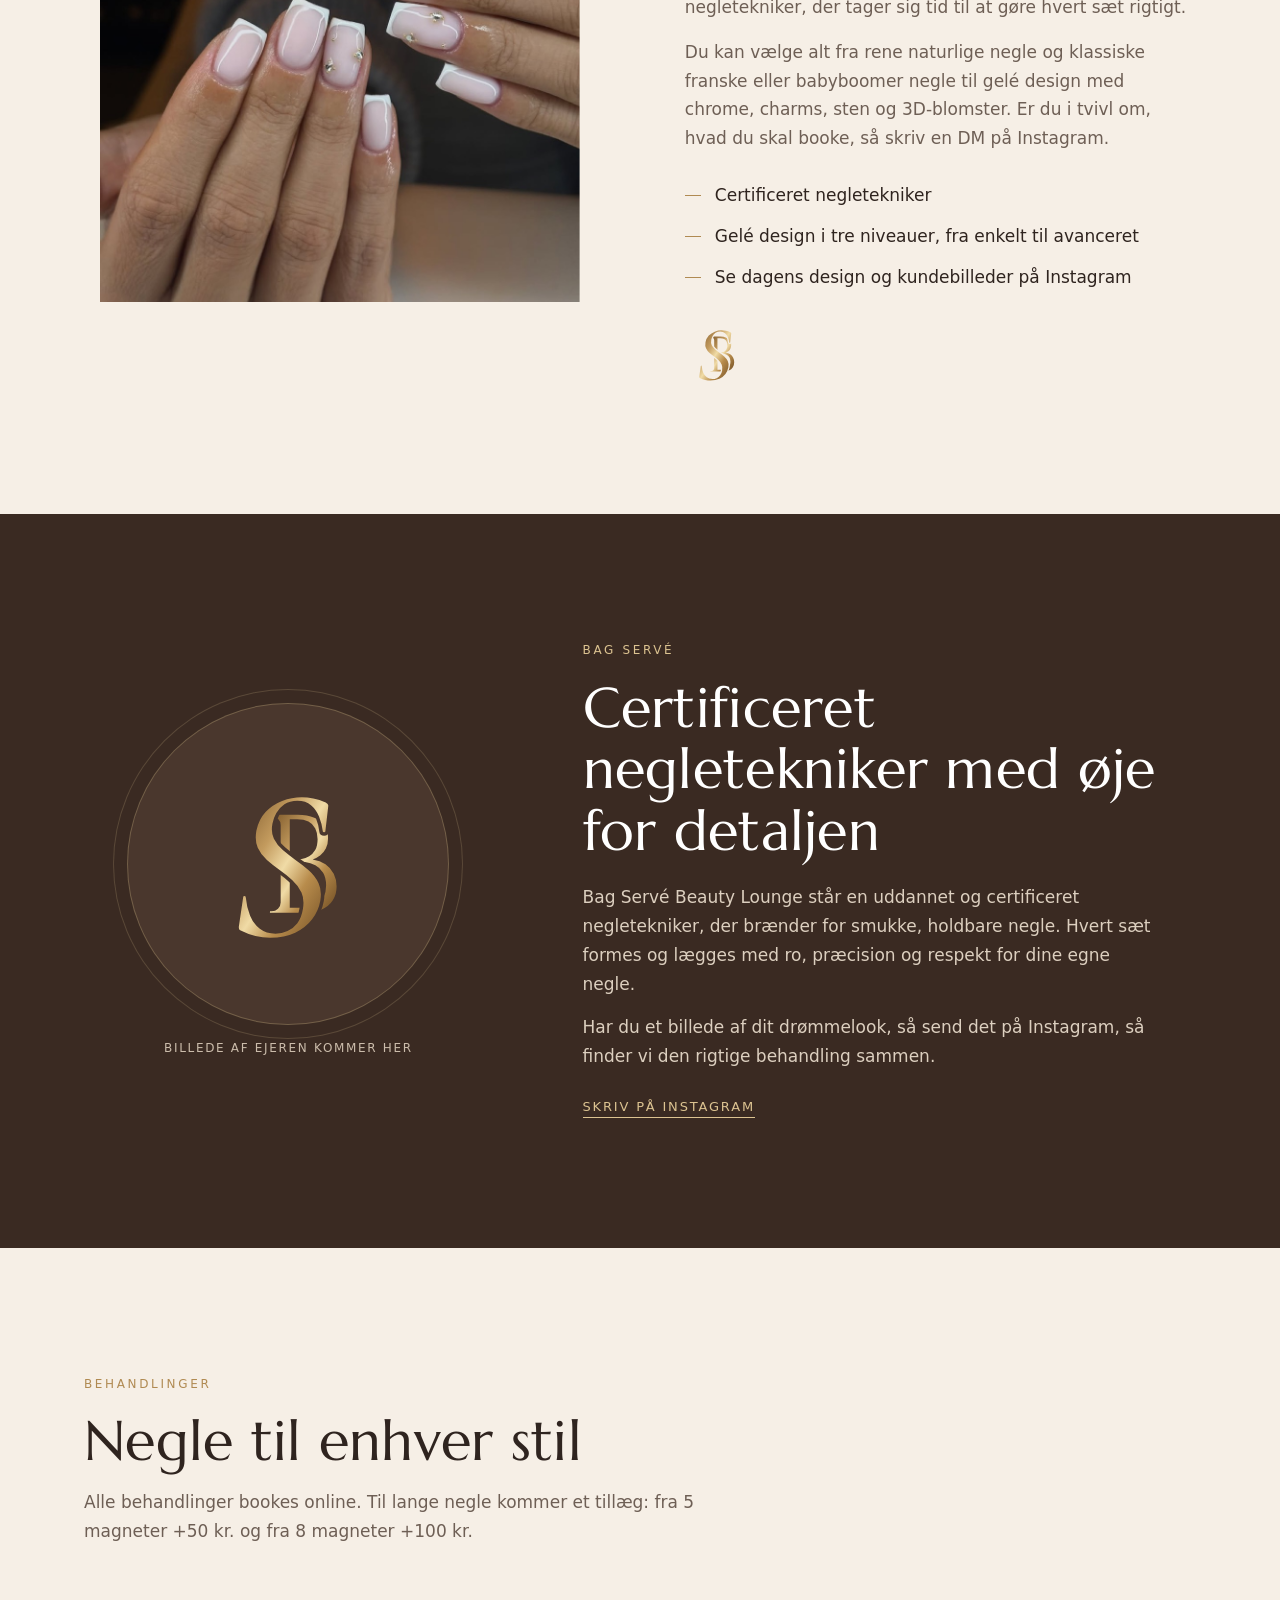
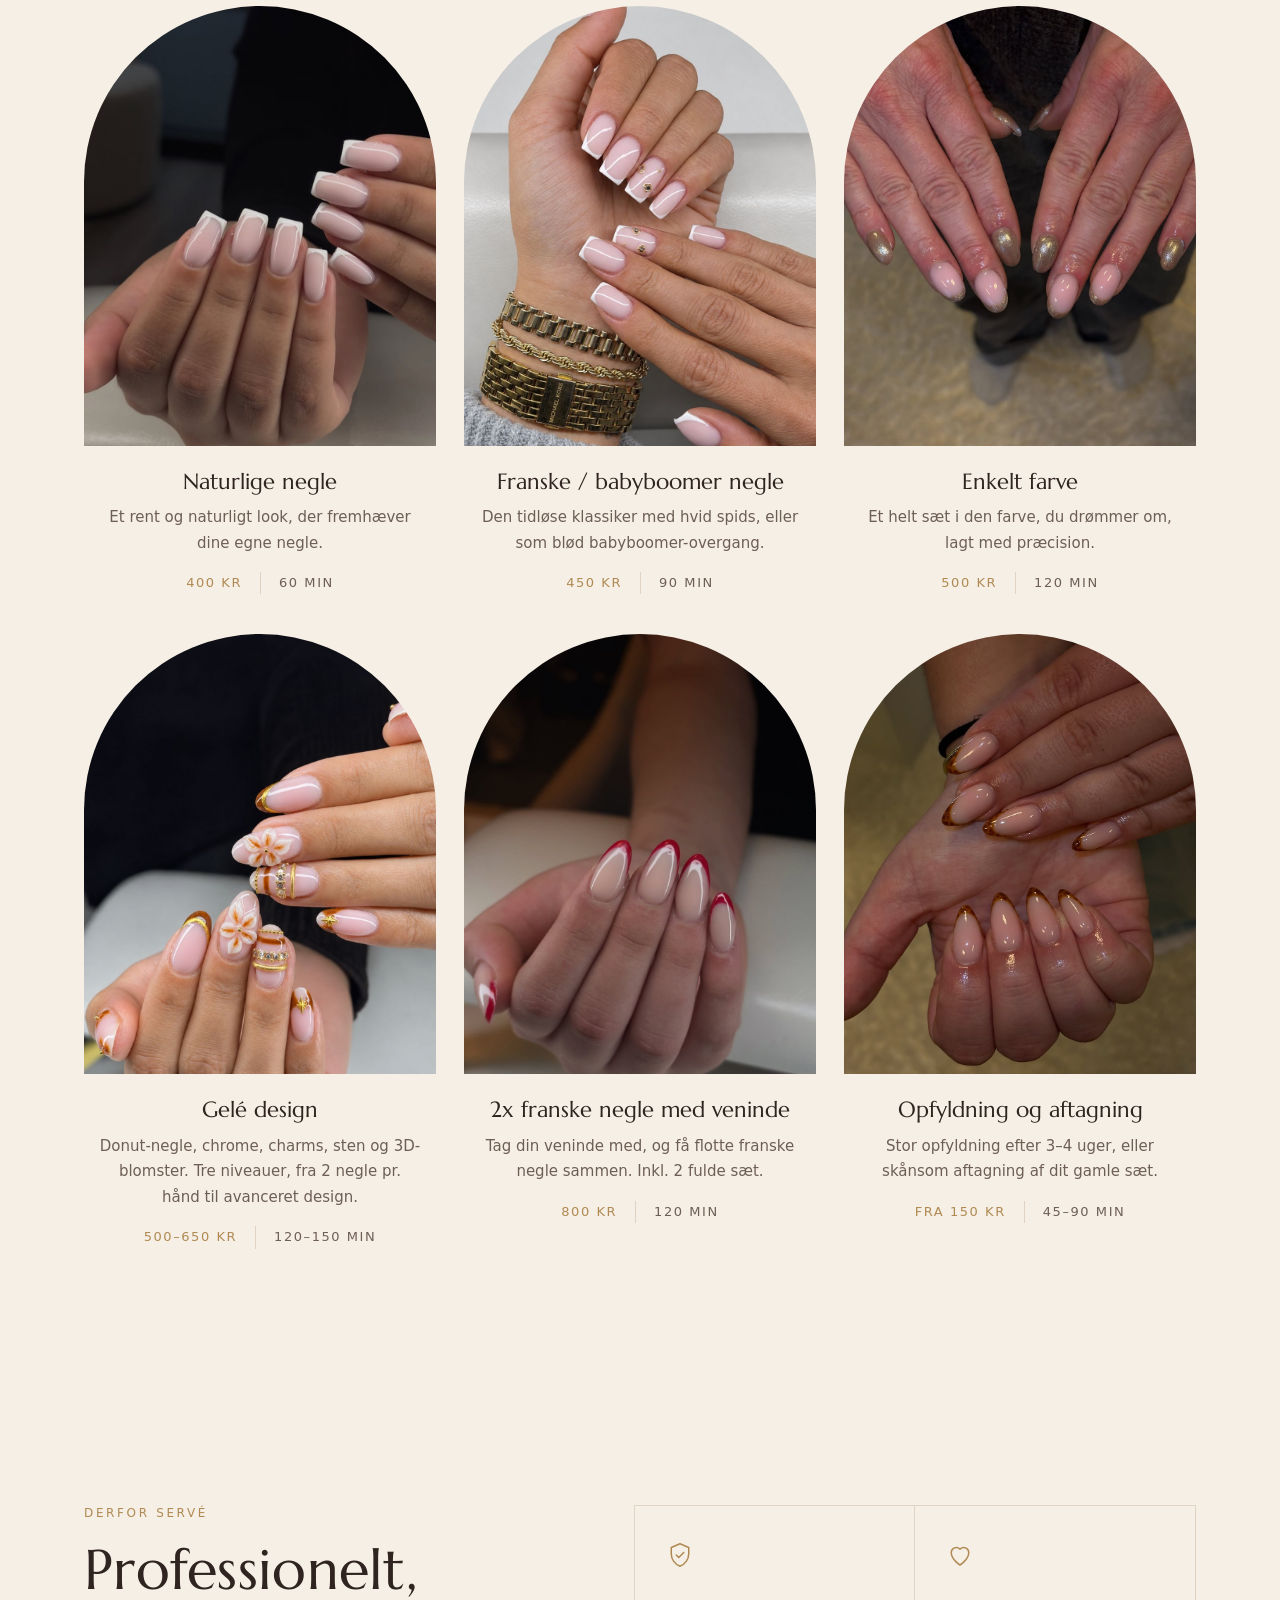
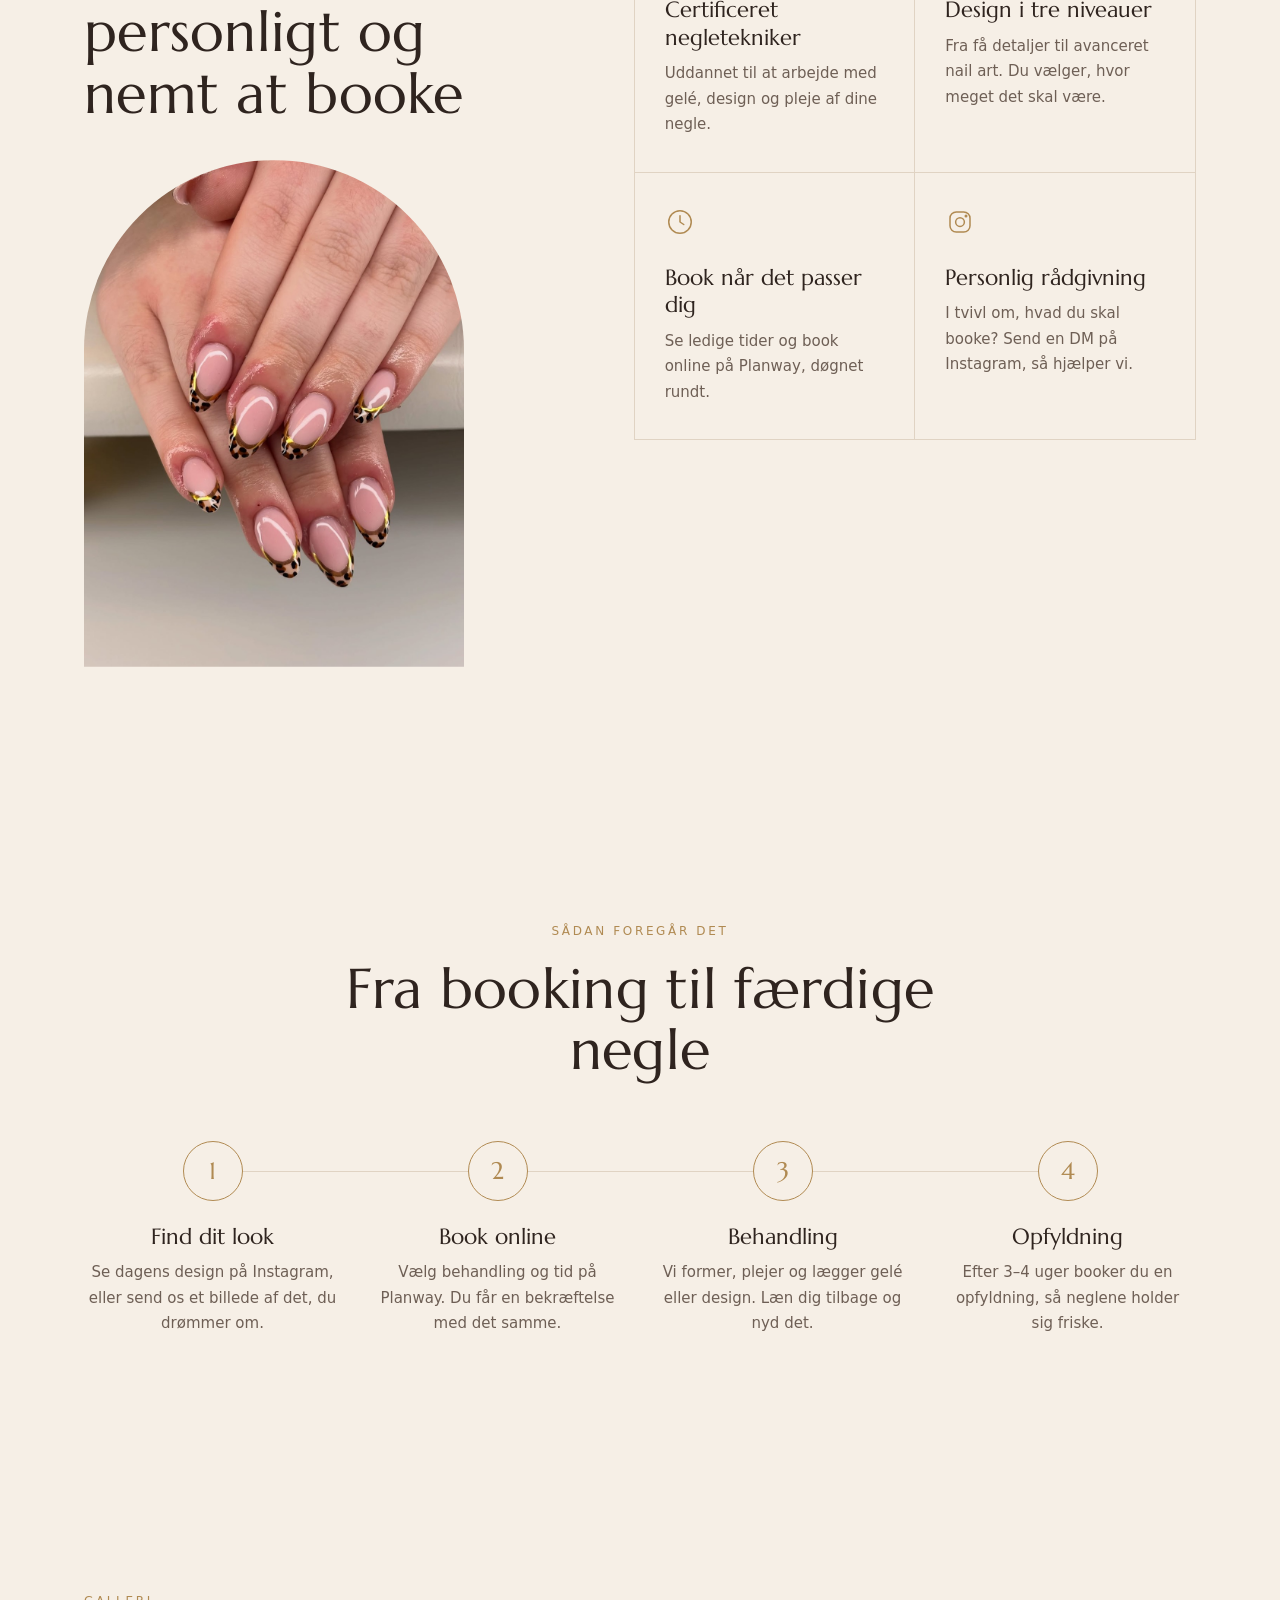
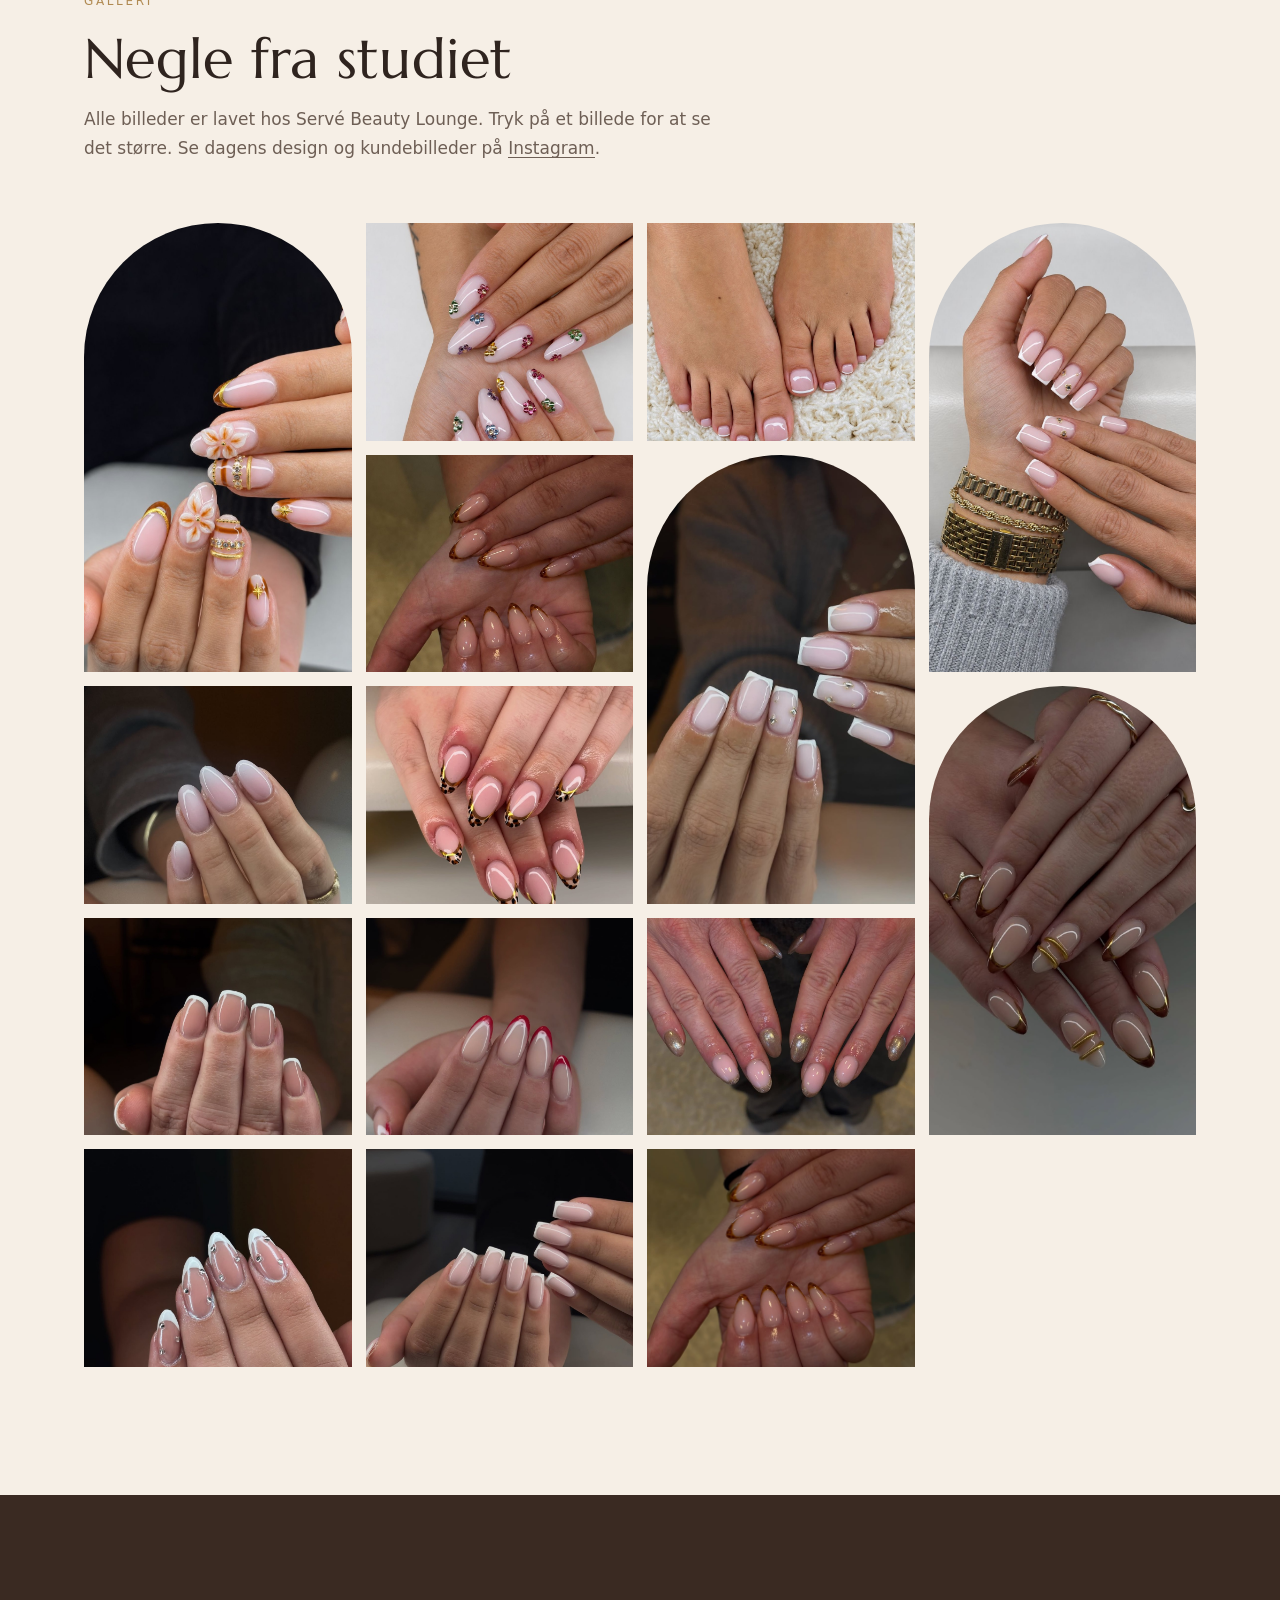
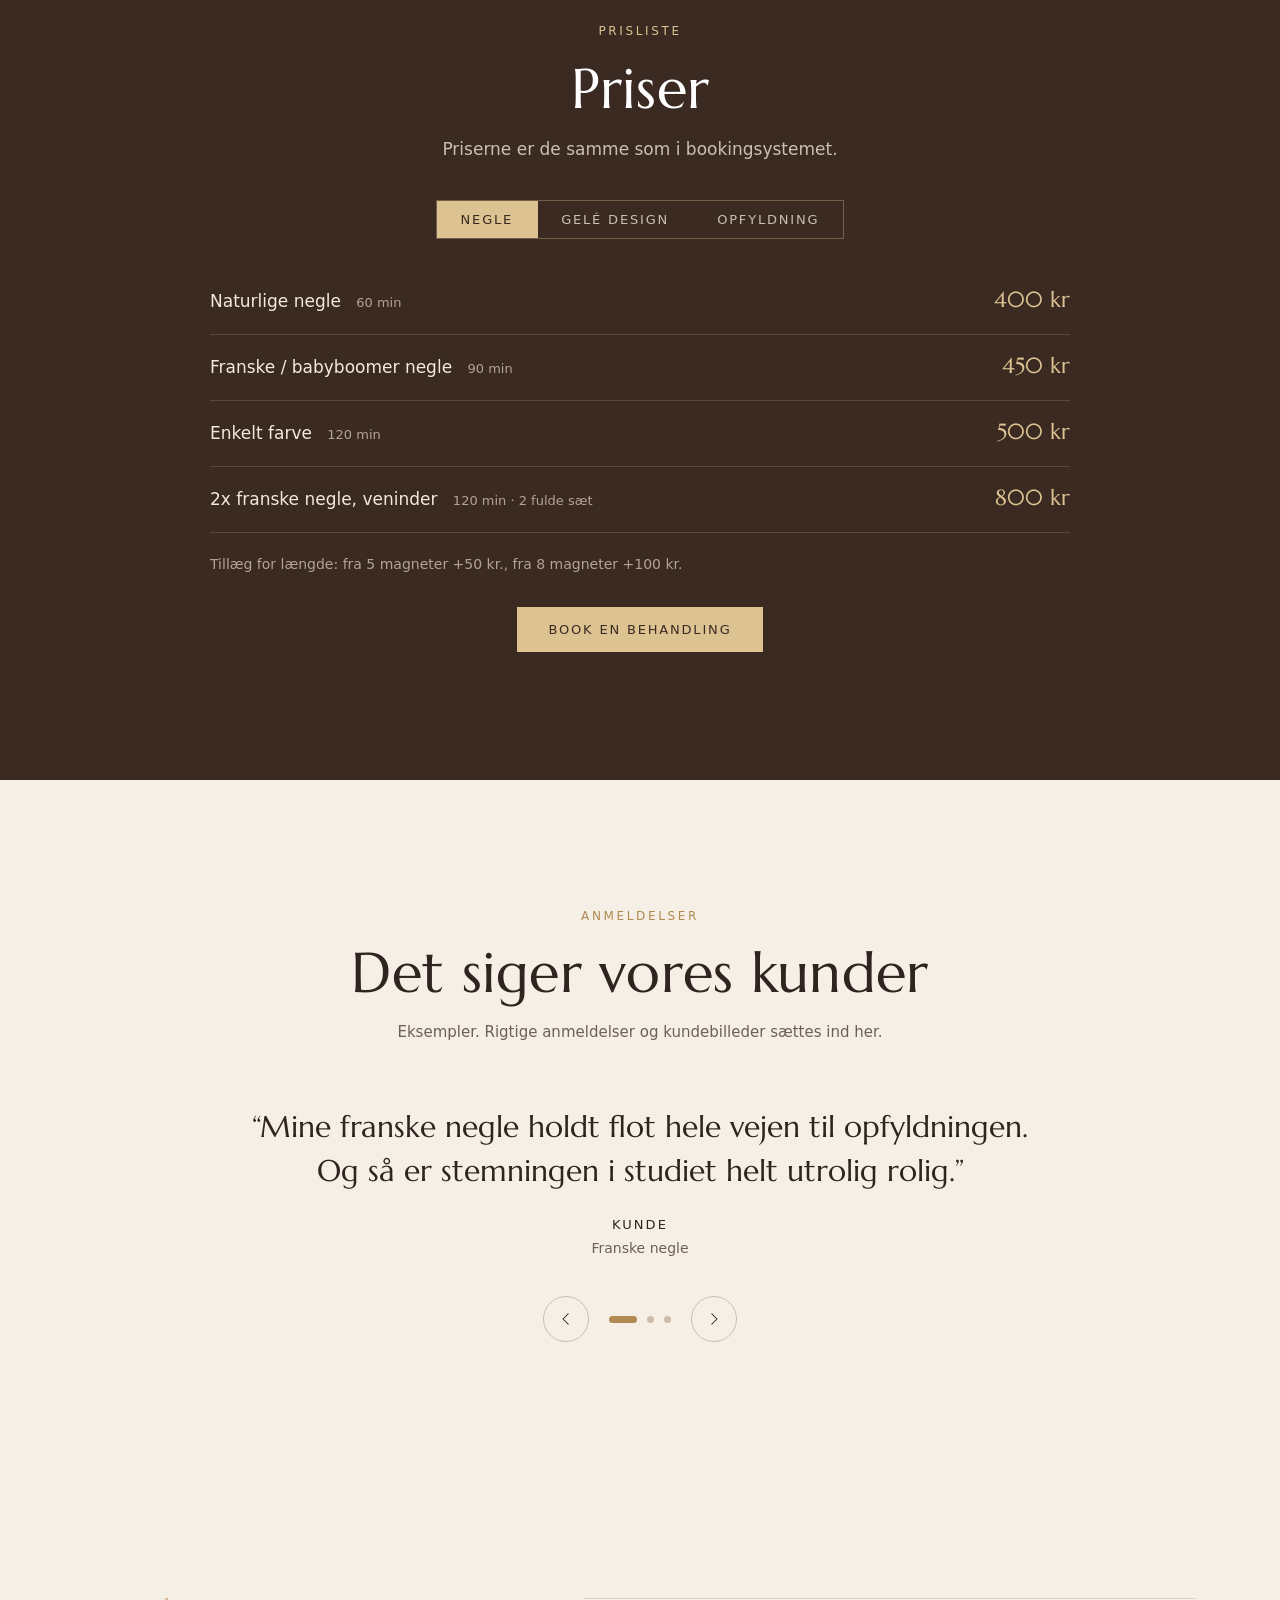
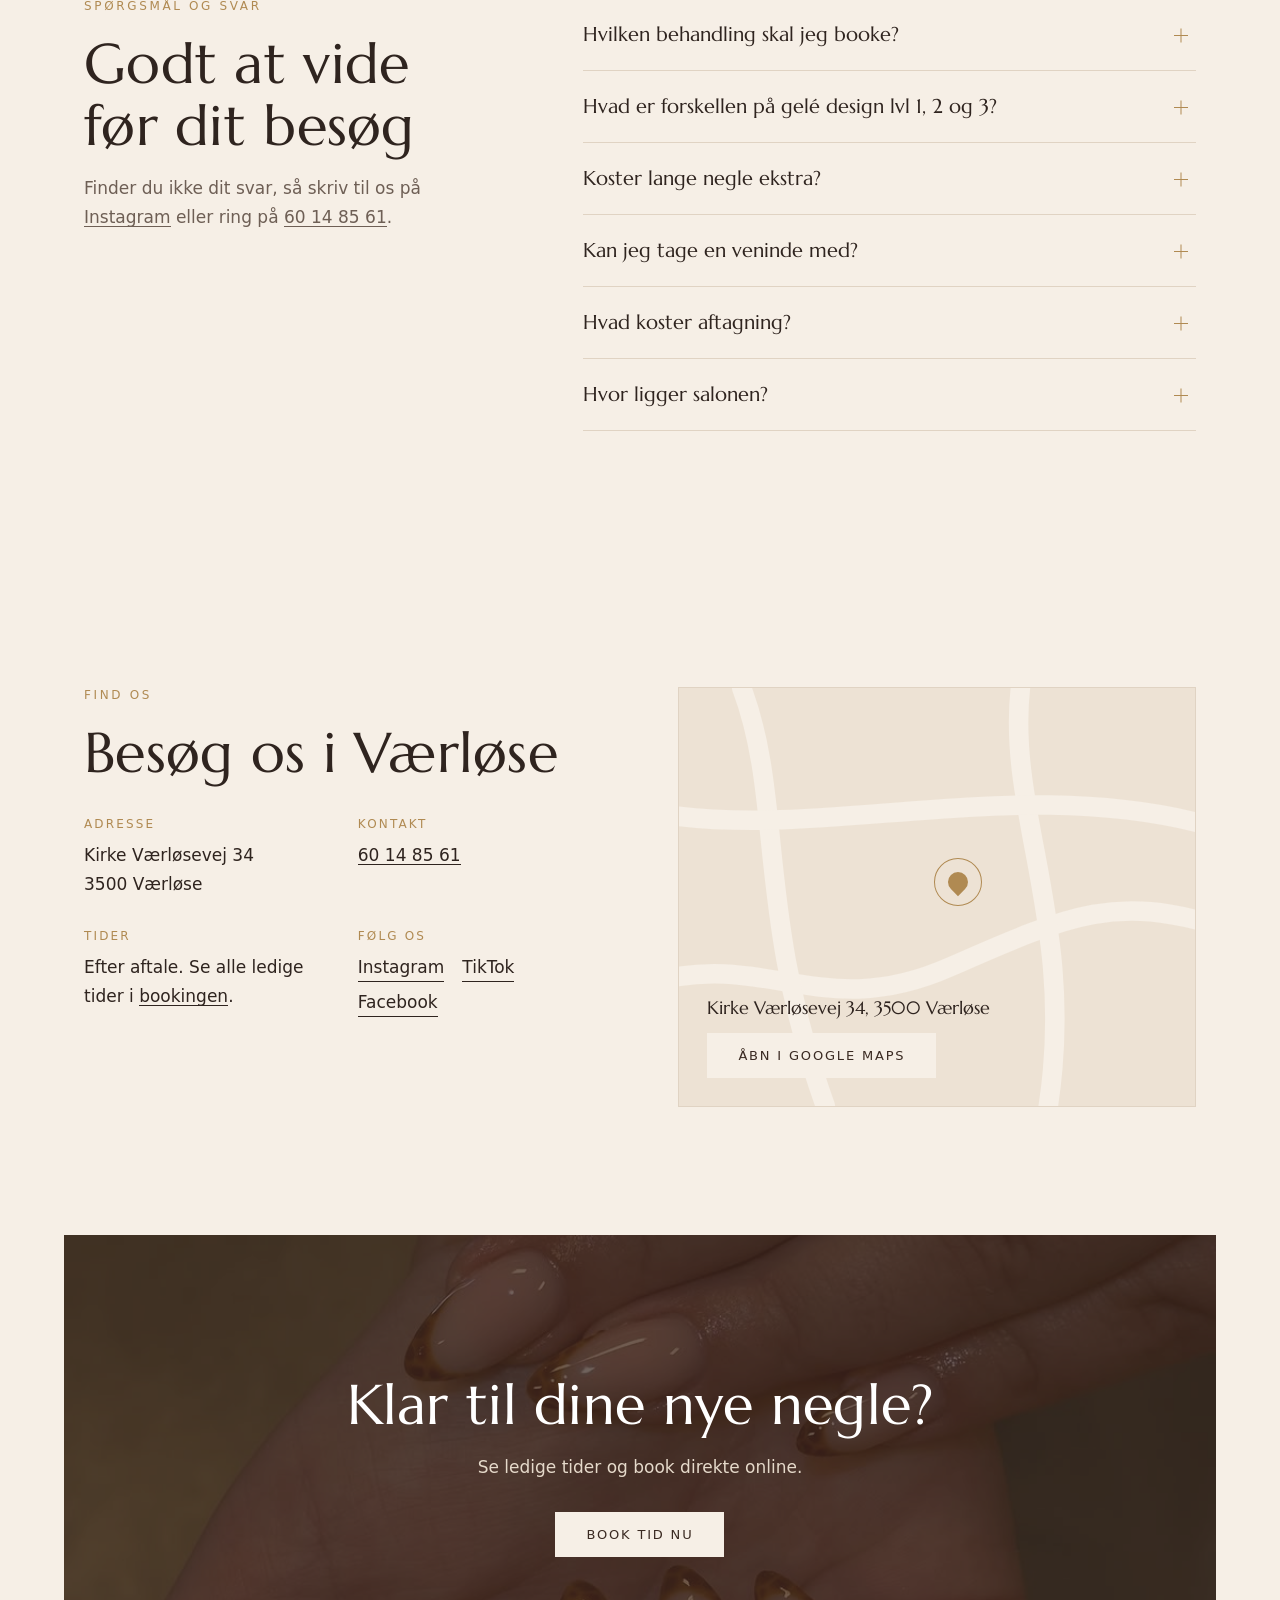
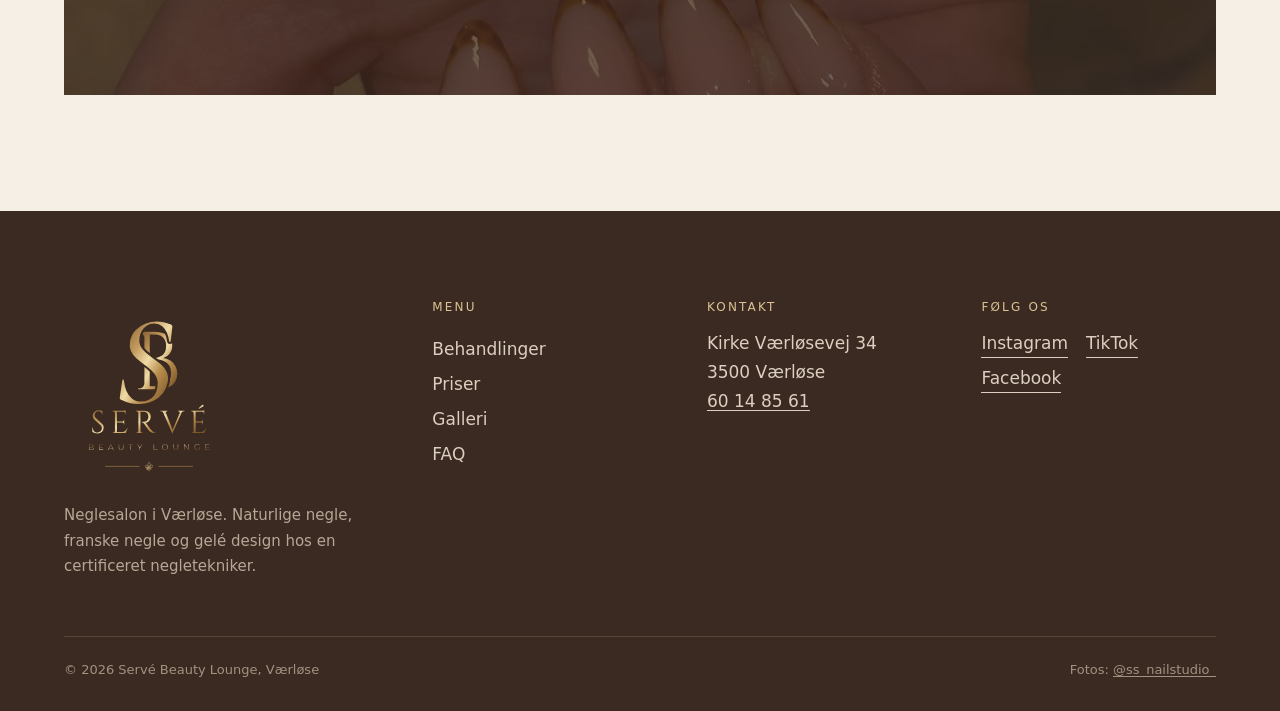
==== commit bcf538b2: "Remove the oval photo over the arch in Om, make the Derfor Servé photo an arch Co-Authored-By: Claud" ====
--- a/index.html
+++ b/index.html
@@ -28,7 +28,7 @@
   <link rel="preconnect" href="https://fonts.googleapis.com">
   <link rel="preconnect" href="https://fonts.gstatic.com" crossorigin>
   <link href="https://fonts.googleapis.com/css2?family=Marcellus&display=swap" rel="stylesheet">
-  <link rel="stylesheet" href="styles.css?v=20261111b">
+  <link rel="stylesheet" href="styles.css?v=20261111c">
 
   <!-- Struktureret data: oplysninger fra salonens Instagram og Planway (8. nov. 2026). -->
   <script type="application/ld+json">
@@ -163,9 +163,6 @@
         <figure class="about-main" data-reveal-img>
           <img src="images/french-square-sten.jpg" alt="Franske square-negle med små sten" width="1000" height="1333" loading="lazy">
         </figure>
-        <figure class="about-small" data-reveal-img>
-          <img src="images/french-brun-ringe.jpg" alt="Franske negle med brun spids og guldringe" width="1000" height="1333" loading="lazy">
-        </figure>
       </div>
       <div class="about-text" data-reveal>
         <p class="kicker">Om Servé</p>
--- a/styles.css
+++ b/styles.css
@@ -192,11 +192,9 @@
 
 /* ---------- About ---------- */
 .about { display: grid; grid-template-columns: 1fr 1fr; gap: clamp(40px, 7vw, 110px); align-items: center; }
-.about-media { position: relative; padding: 0 14% 14% 0; }
+.about-media { position: relative; max-width: 480px; justify-self: center; width: 100%; }
 .about-main { margin: 0; border-radius: 999px 999px 0 0; overflow: hidden; }
 .about-main img { width: 100%; aspect-ratio: 9 / 11; object-fit: cover; }
-.about-small { position: absolute; right: 0; bottom: 0; width: 44%; margin: 0; border-radius: 50%; overflow: hidden; border: 6px solid var(--cream); aspect-ratio: 3 / 4; }
-.about-small img { width: 100%; height: 100%; object-fit: cover; }
 .about-text h2 { margin-bottom: 22px; }
 .about-text p:not(.kicker) { color: var(--ink-soft); margin-top: 16px; max-width: 54ch; }
 .checks { list-style: none; padding: 0; margin: 28px 0 0; display: grid; gap: 12px; }
@@ -227,7 +225,7 @@
 
 /* ---------- Why ---------- */
 .why { display: grid; grid-template-columns: .9fr 1.1fr; gap: clamp(40px, 7vw, 110px); align-items: start; }
-.why-img { margin: 36px 0 0; border-radius: 50%; overflow: hidden; aspect-ratio: 3 / 4; max-width: 380px; }
+.why-img { margin: 36px 0 0; border-radius: 999px 999px 0 0; overflow: hidden; aspect-ratio: 3 / 4; max-width: 380px; }
 .why-img img { width: 100%; height: 100%; object-fit: cover; }
 .why-list { display: grid; grid-template-columns: 1fr 1fr; gap: 1px; background: var(--line); border: 1px solid var(--line); }
 .why-item { padding: 34px 30px; background: var(--cream); }
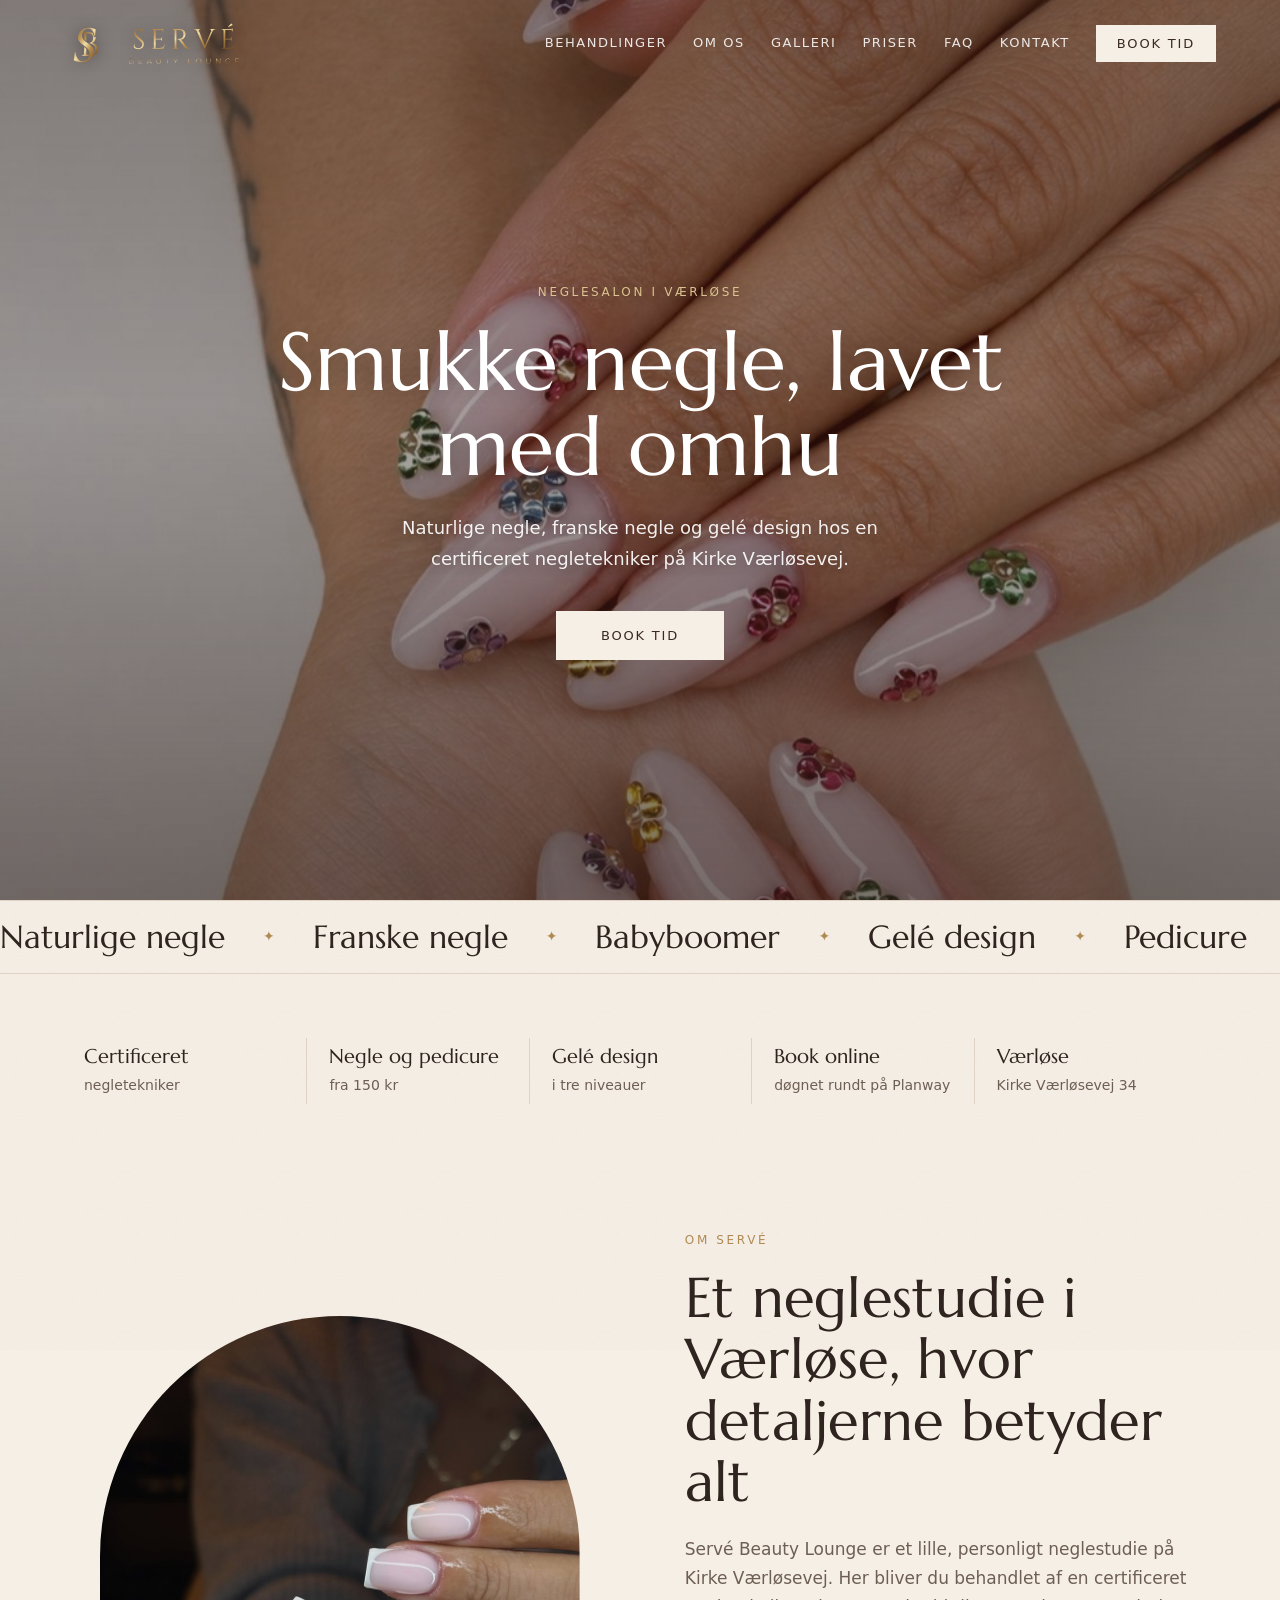
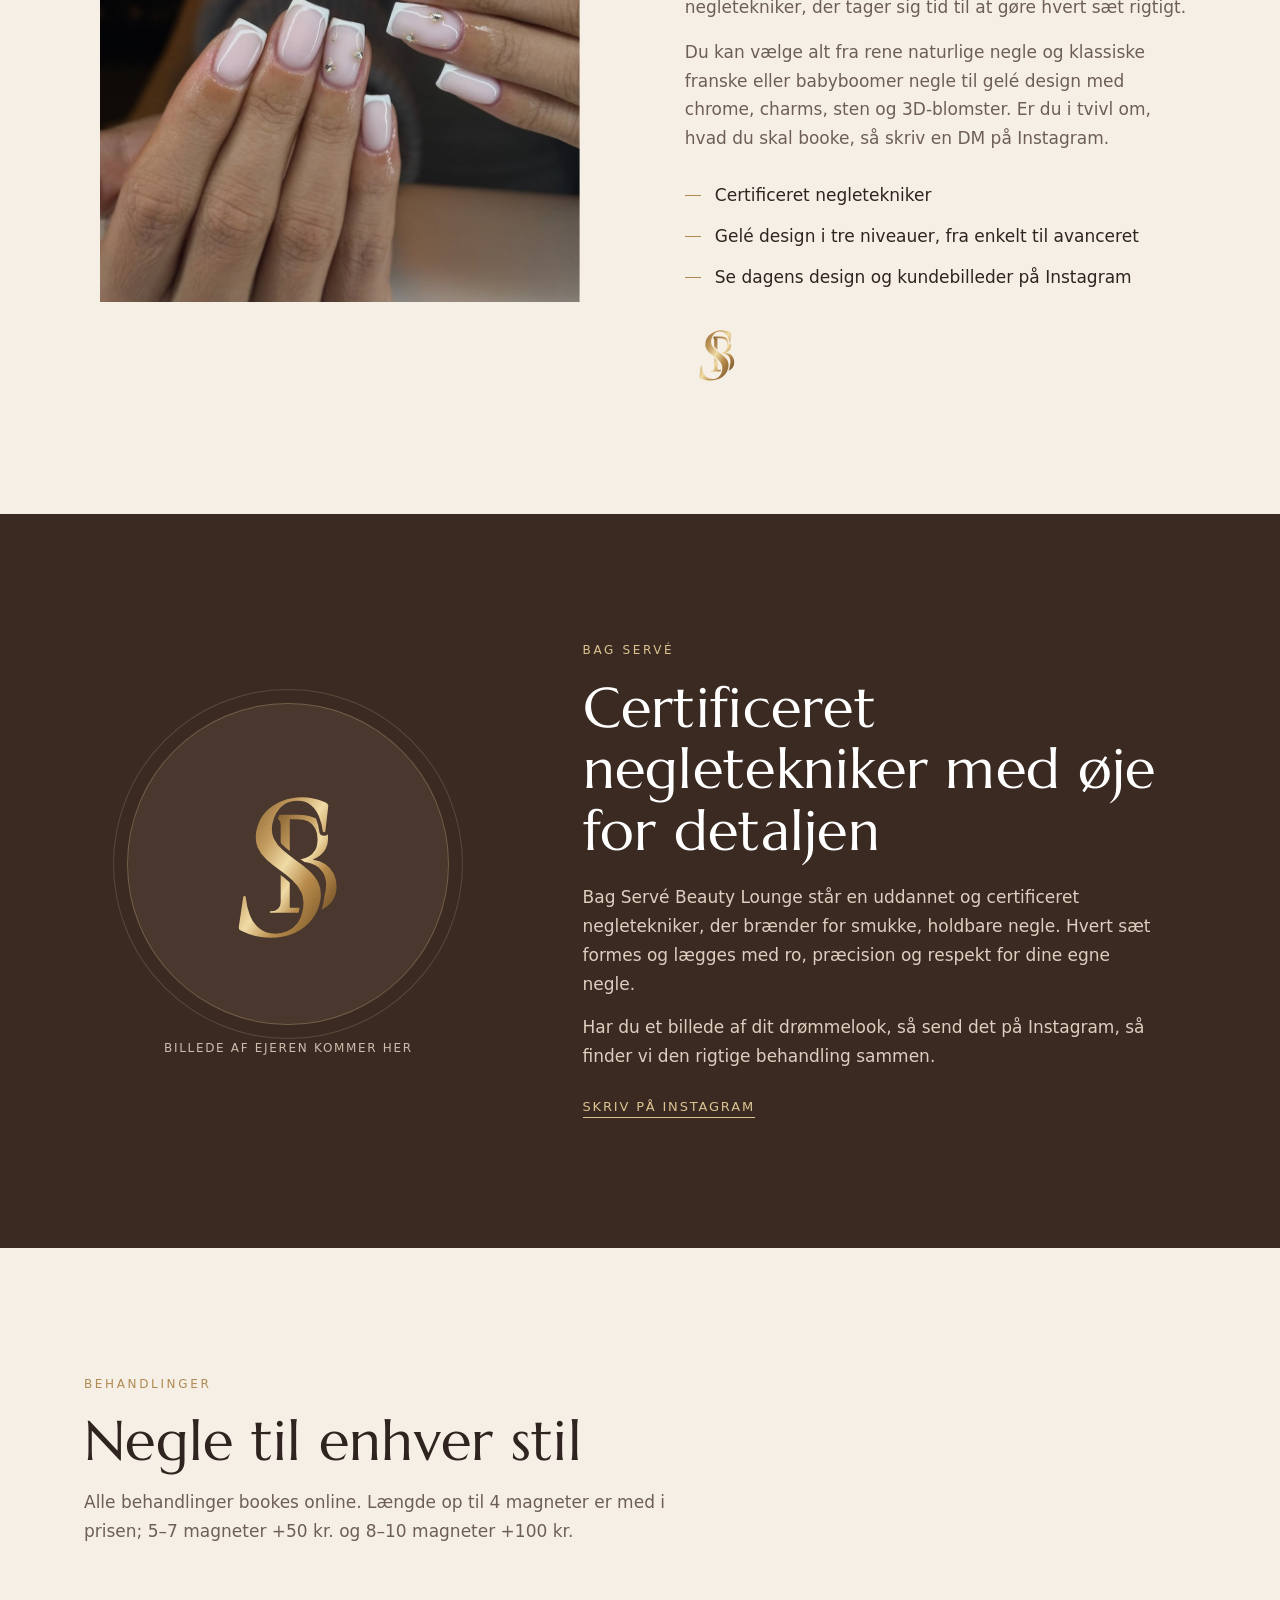
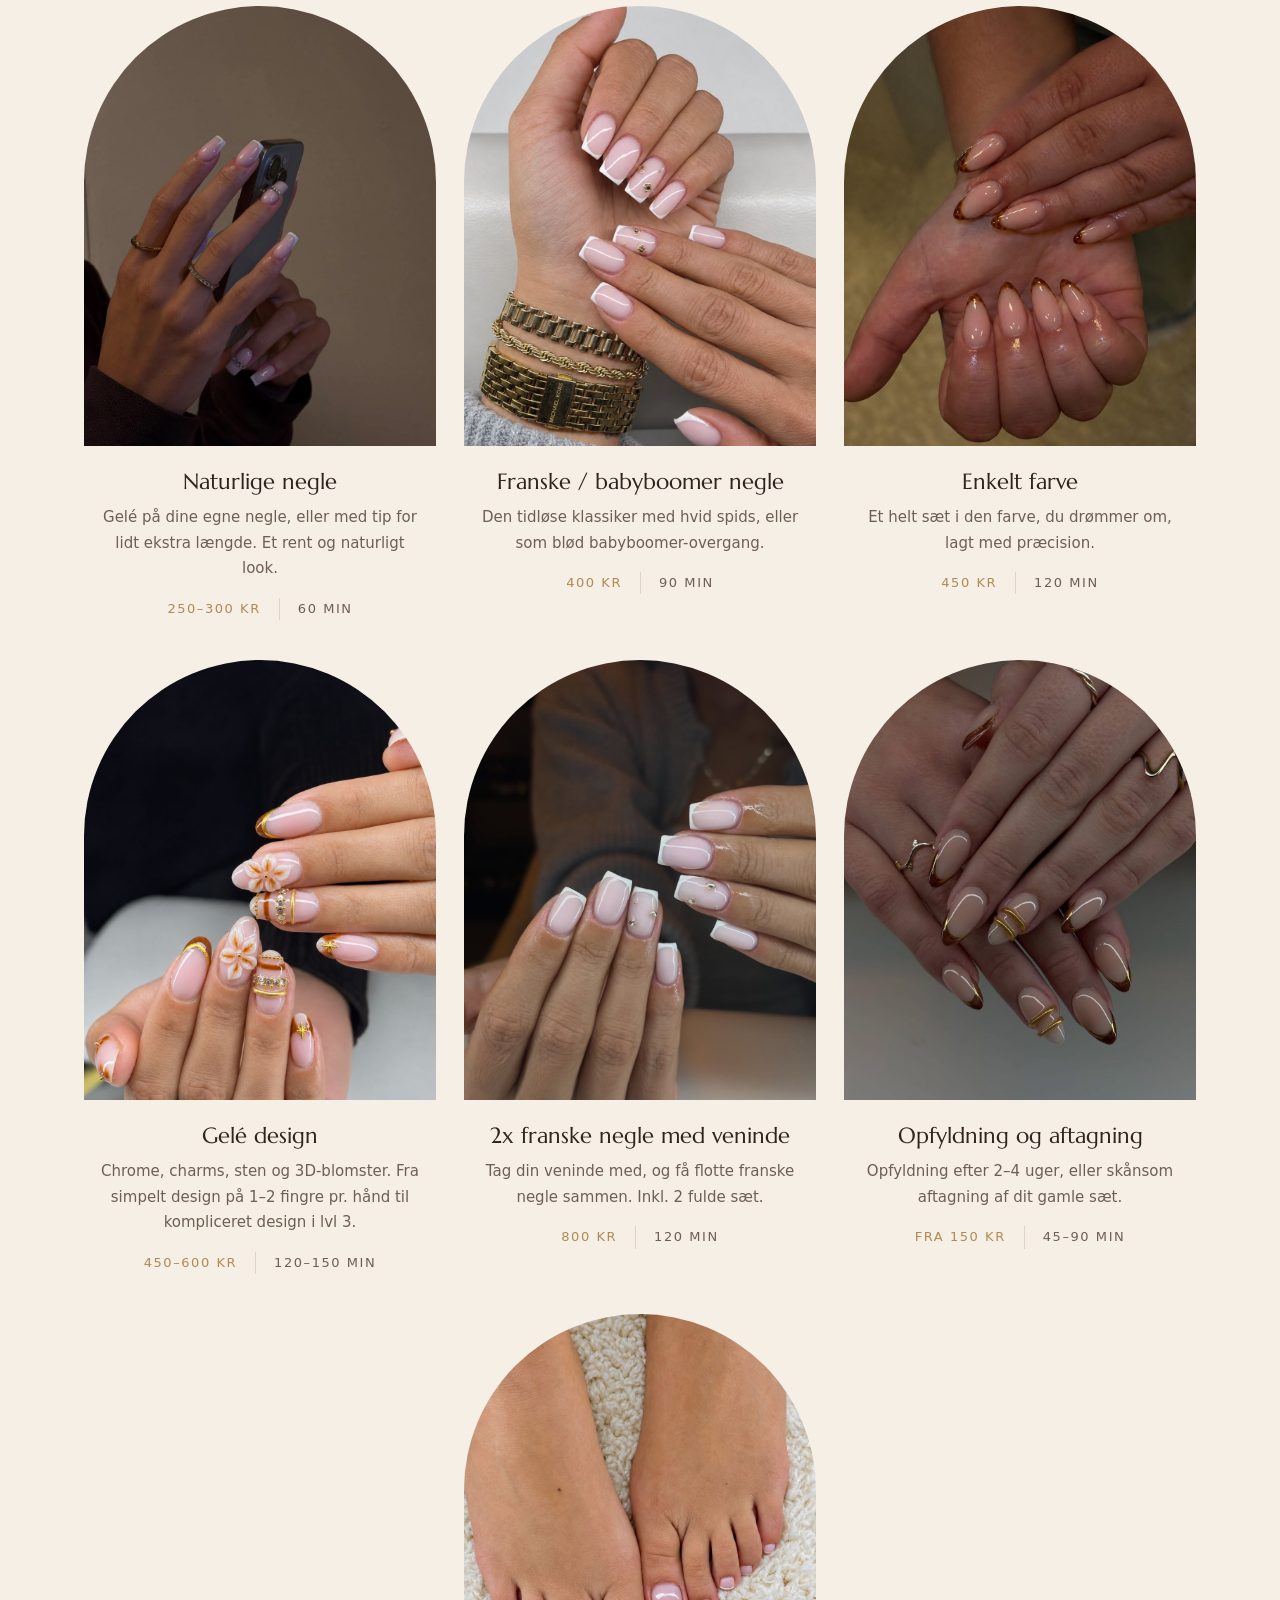
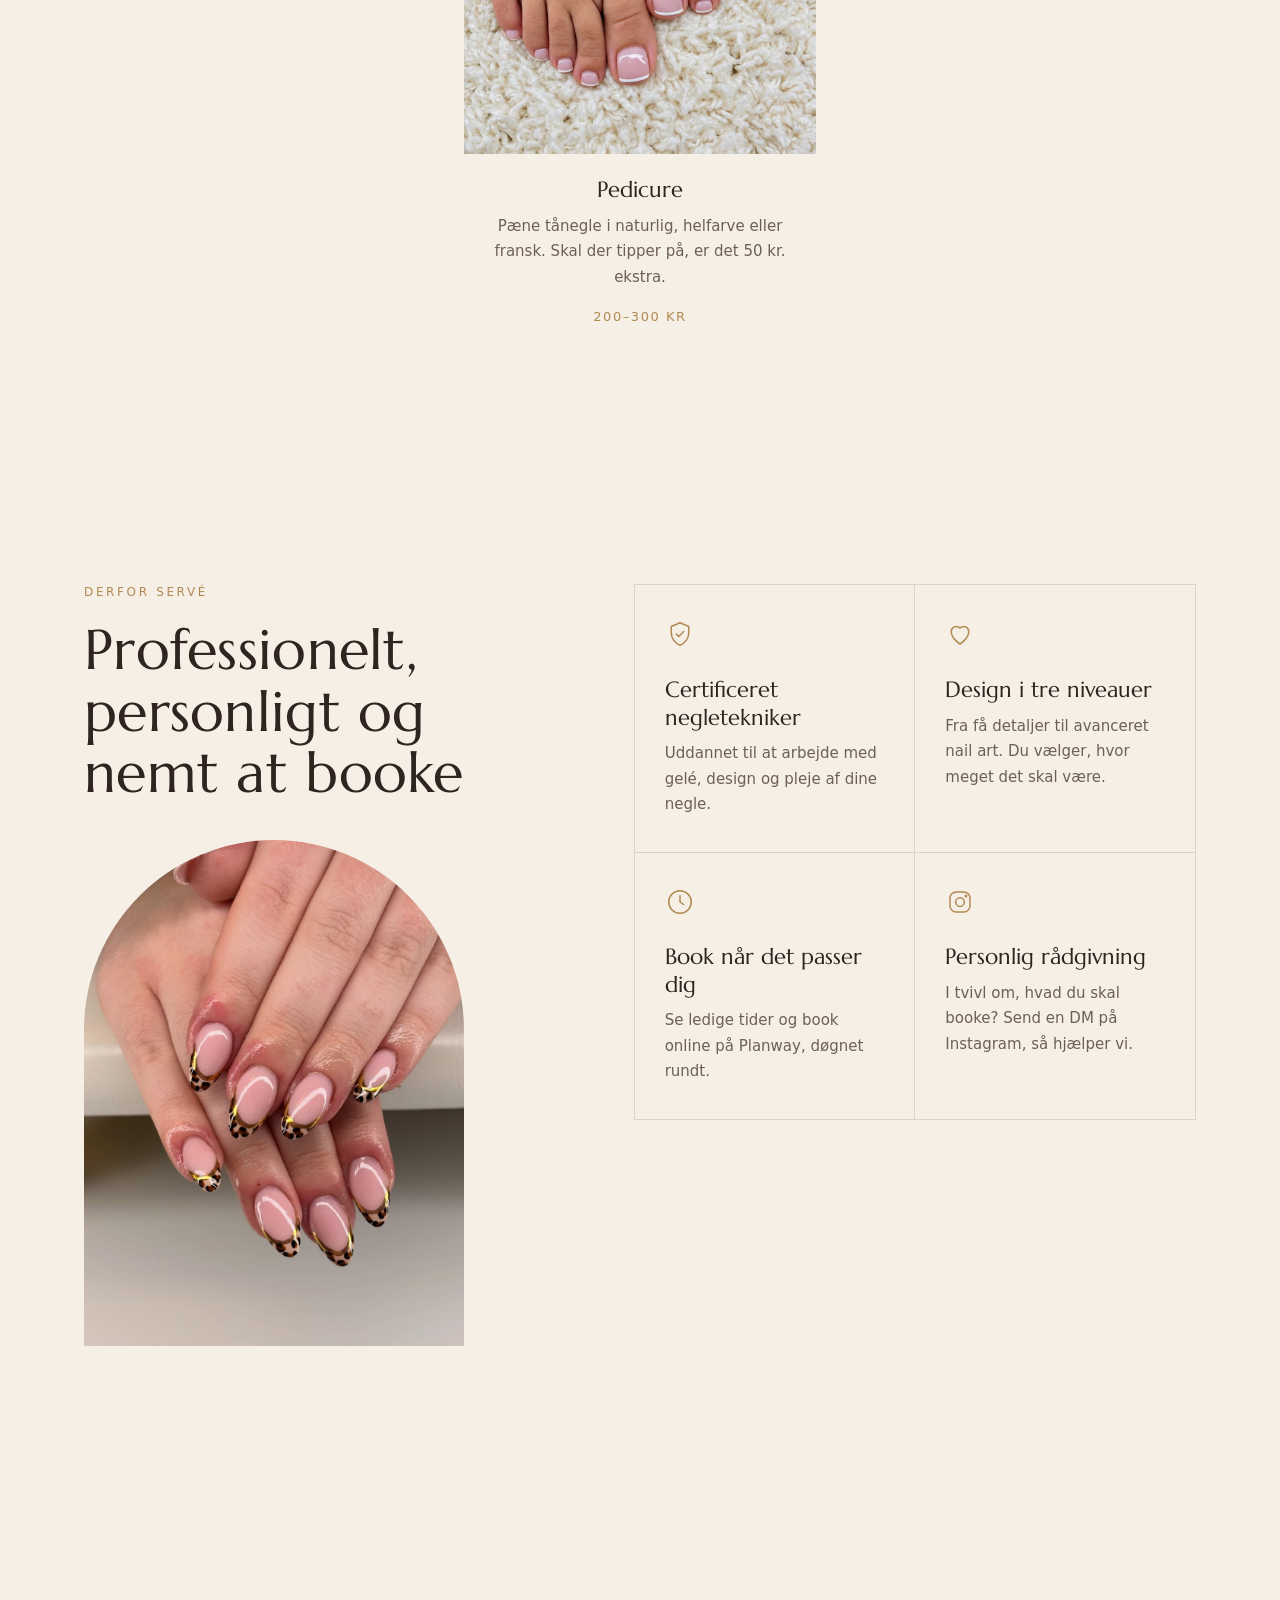
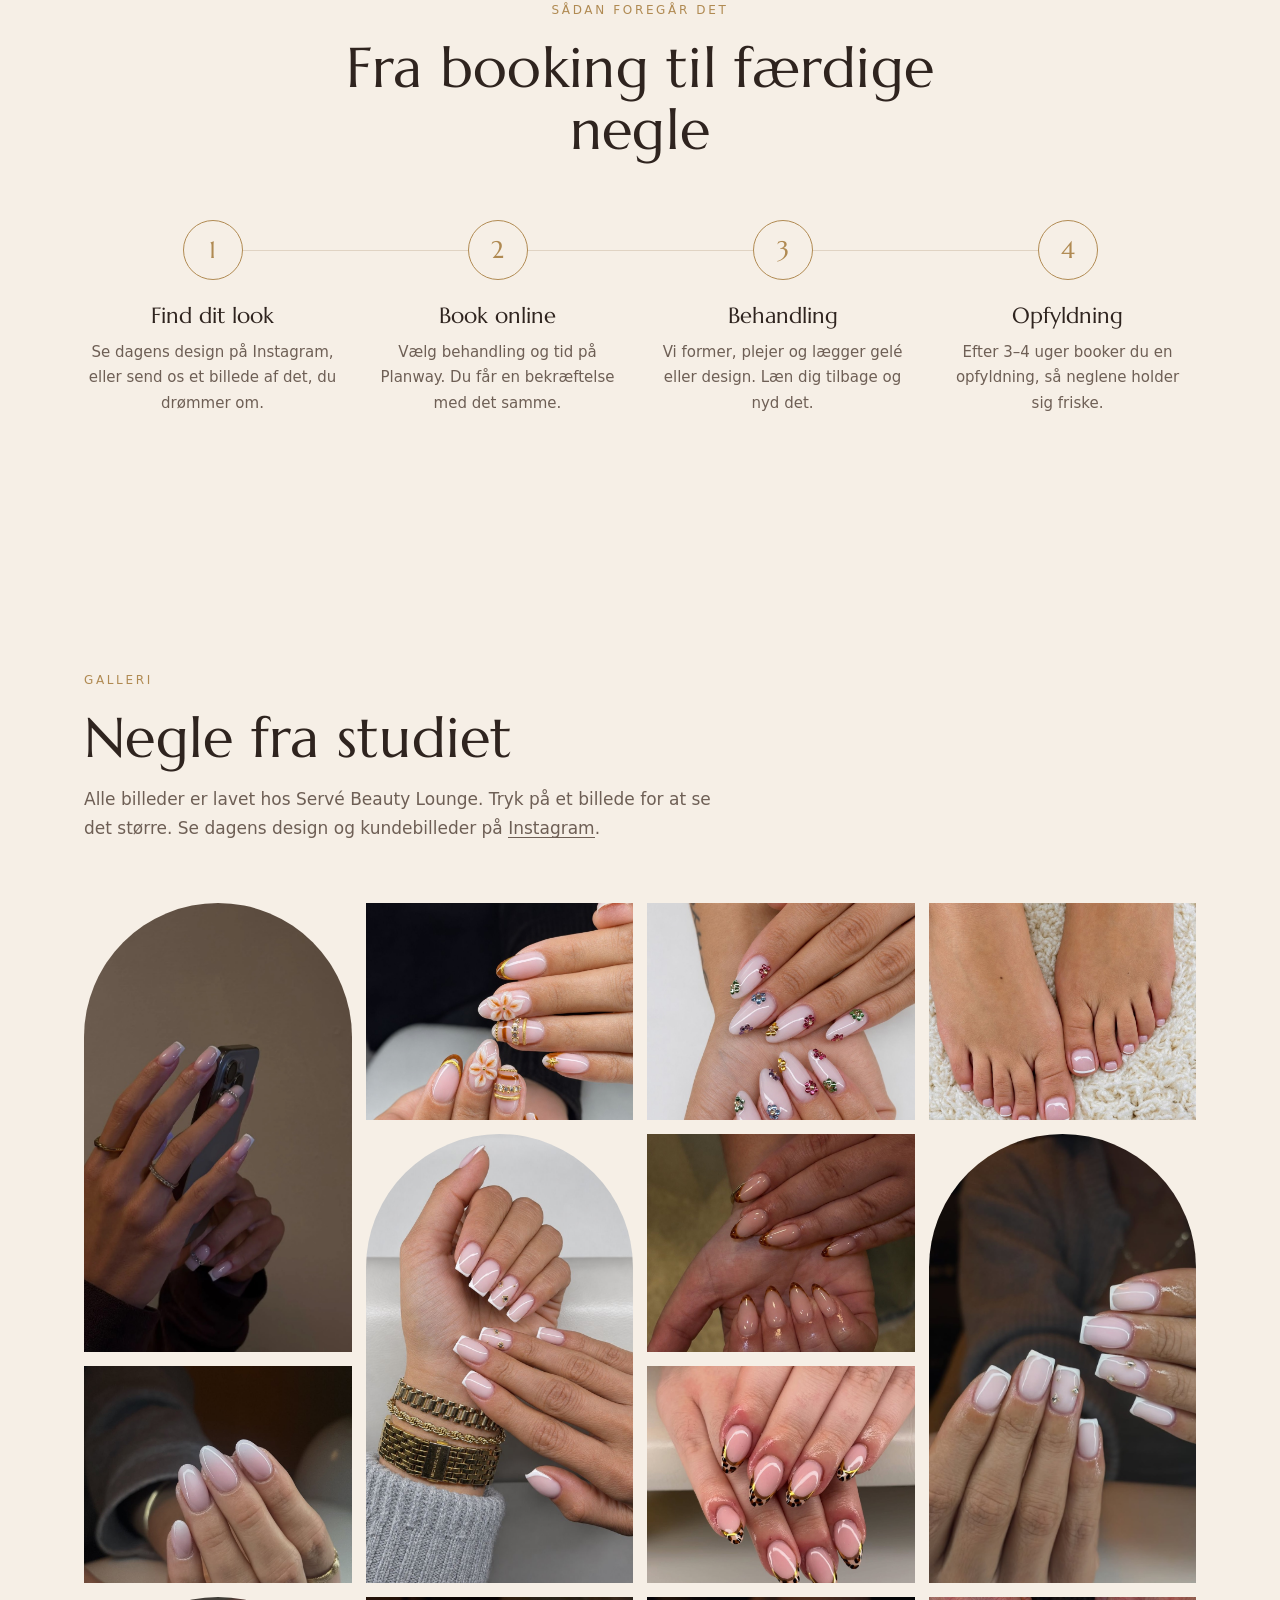
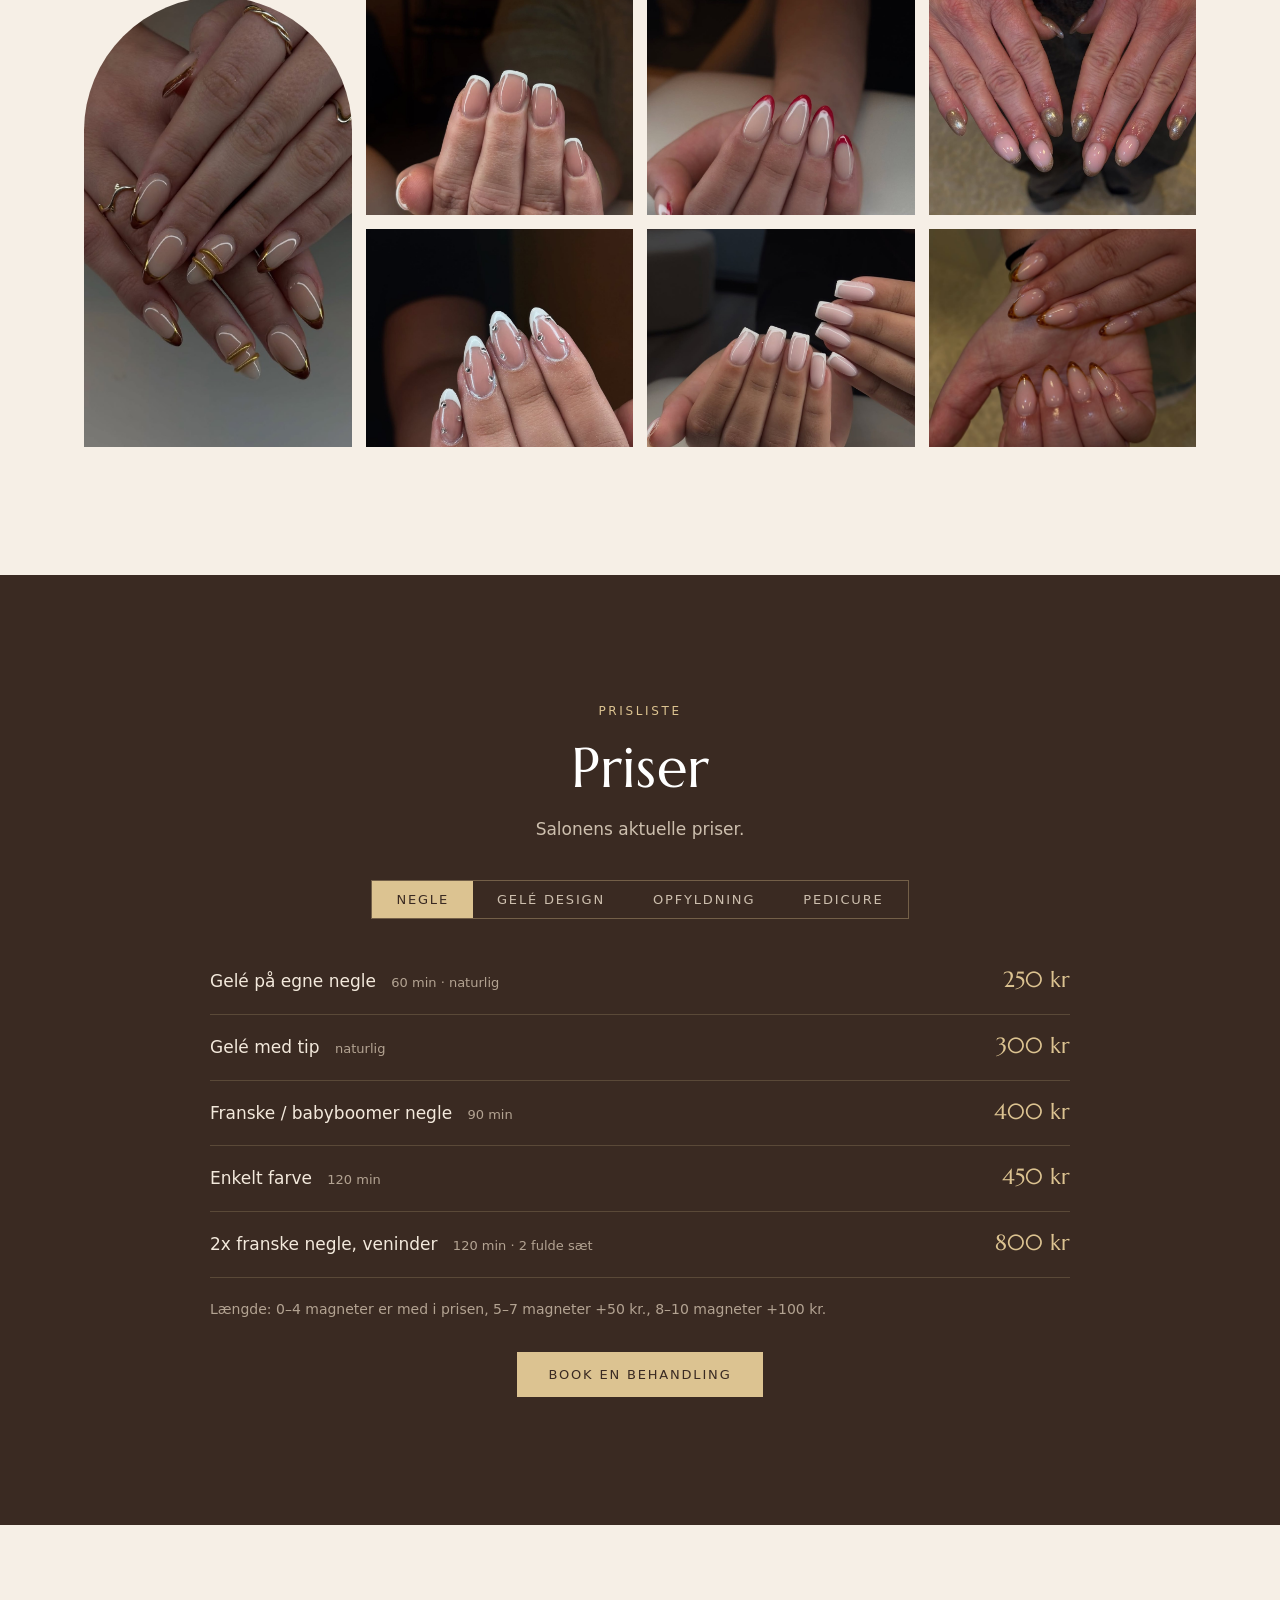
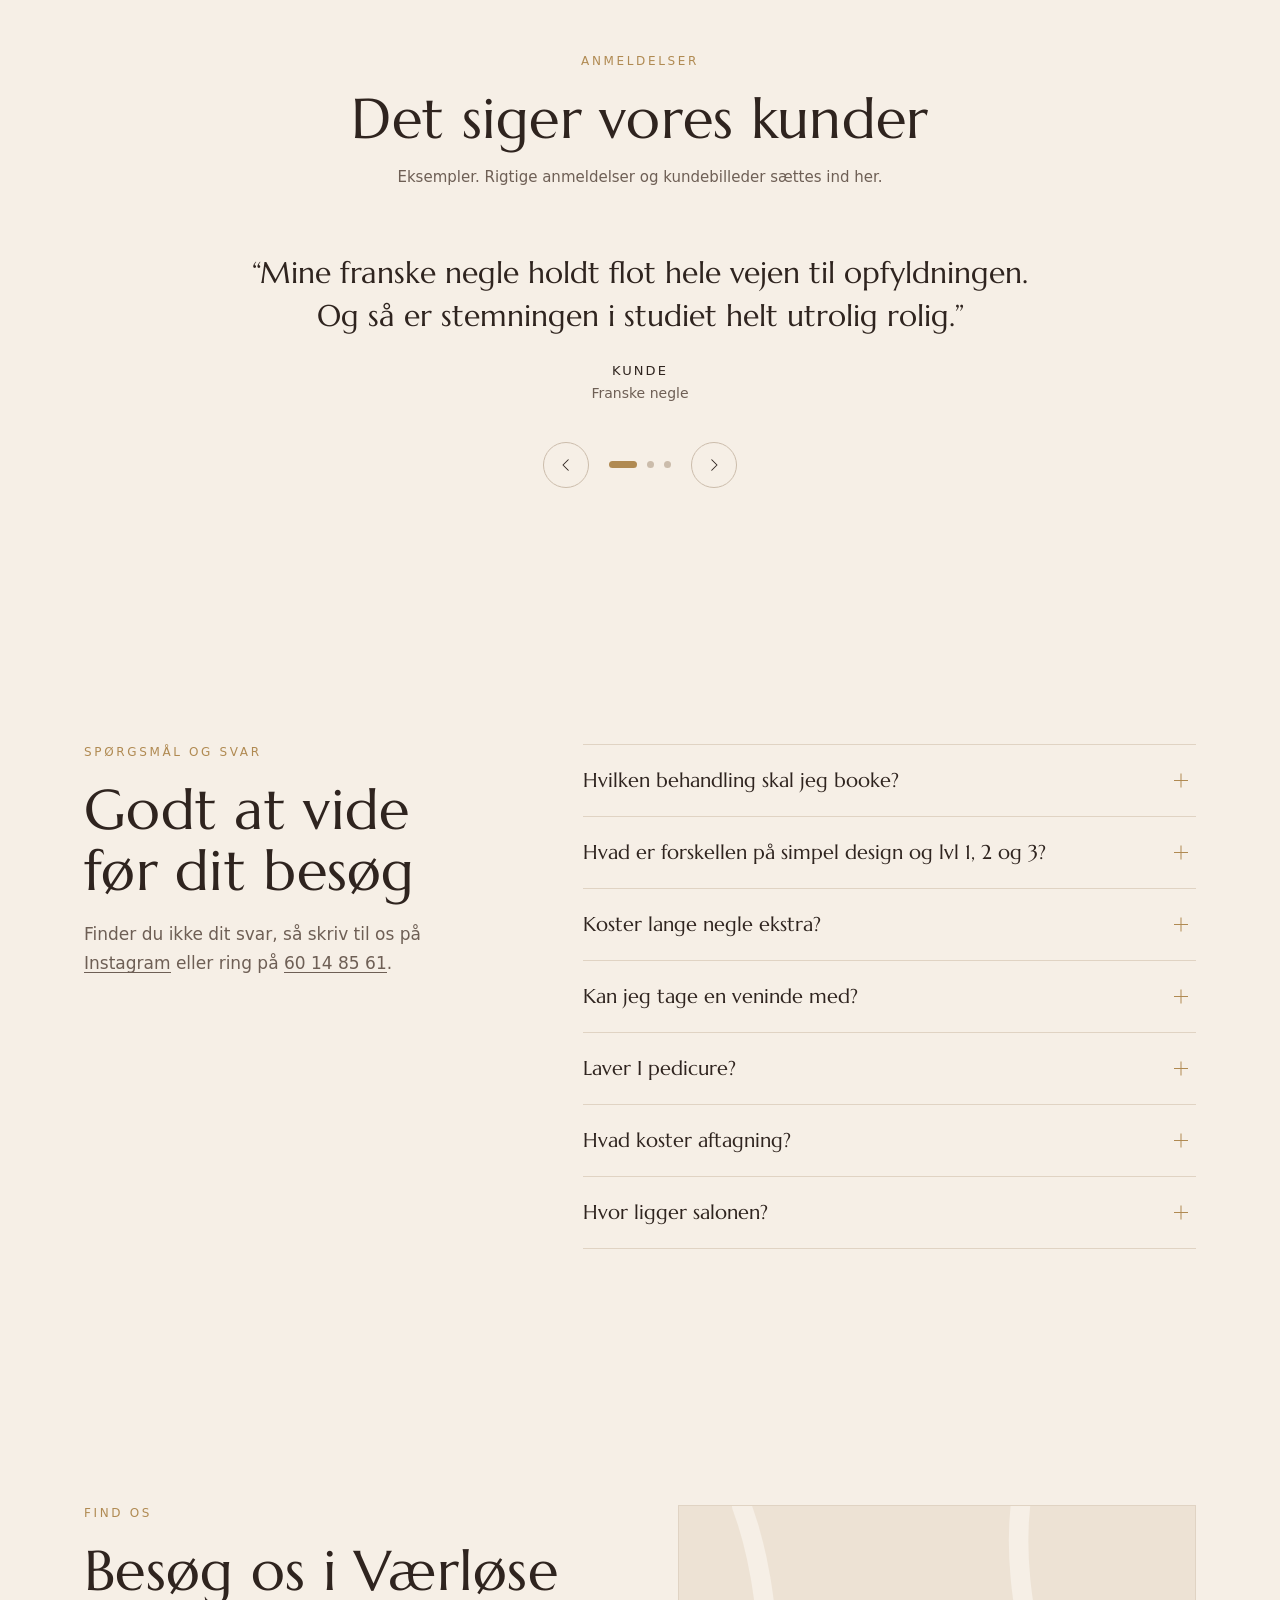
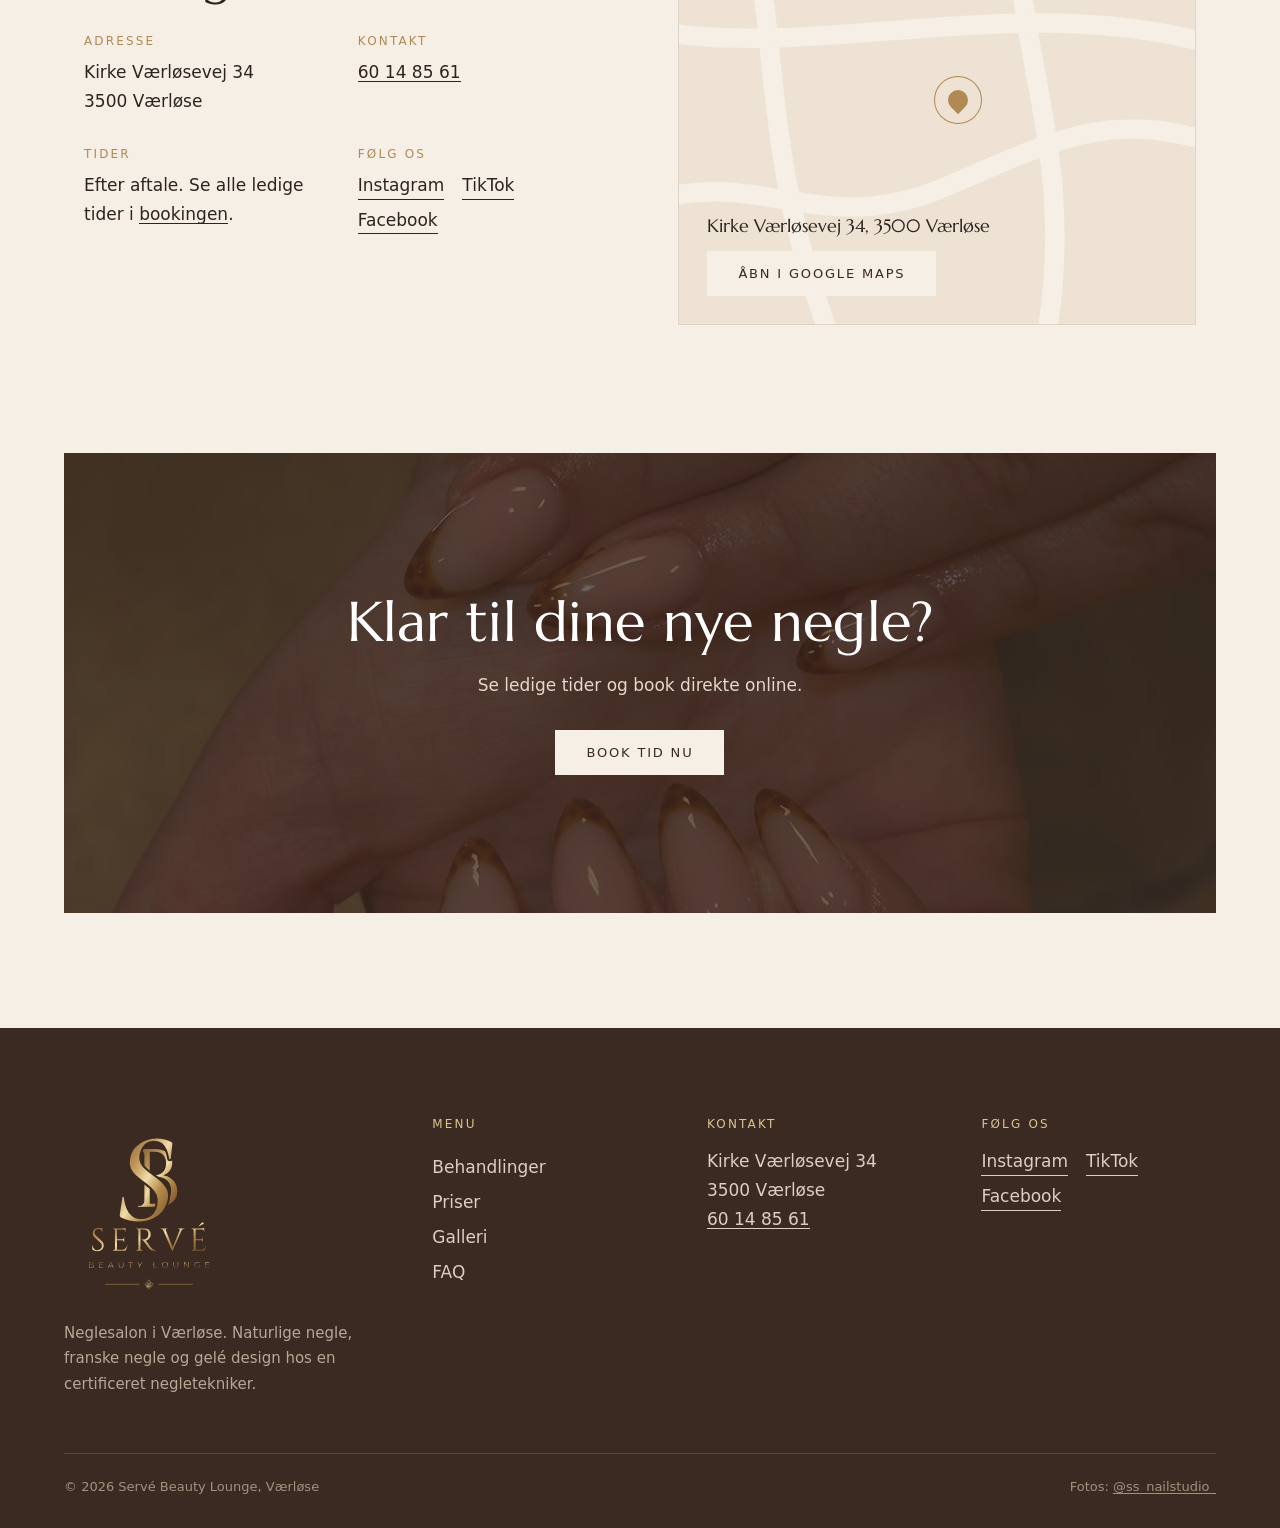
==== commit b10b62ff: "New price list from the salon, add Pedicure, swap service card photos Co-Authored-By: Claude Opus 5." ====
--- a/index.html
+++ b/index.html
@@ -4,8 +4,8 @@
   <meta charset="utf-8">
   <meta name="viewport" content="width=device-width, initial-scale=1">
   <title>Servé Beauty Lounge – Neglesalon i Værløse | Gelé, franske negle & nail art</title>
-  <meta name="description" content="Servé Beauty Lounge er en neglesalon i Værløse med certificeret negletekniker. Naturlige negle, franske/babyboomer negle og gelé design fra 400 kr. Book din tid online.">
-  <meta name="keywords" content="neglesalon Værløse, negle Værløse, gelé negle, franske negle, babyboomer negle, nail art, gelé design, negletekniker Værløse">
+  <meta name="description" content="Servé Beauty Lounge er en neglesalon i Værløse med certificeret negletekniker. Naturlige negle, franske/babyboomer negle, gelé design og pedicure fra 200 kr. Book din tid online.">
+  <meta name="keywords" content="neglesalon Værløse, negle Værløse, gelé negle, franske negle, babyboomer negle, nail art, gelé design, negletekniker Værløse, pedicure Værløse">
   <link rel="canonical" href="https://serve-beauty-lounge.vercel.app/">
   <meta name="theme-color" content="#f6efe6">
   <link rel="icon" href="favicon.svg" type="image/svg+xml">
@@ -28,7 +28,7 @@
   <link rel="preconnect" href="https://fonts.googleapis.com">
   <link rel="preconnect" href="https://fonts.gstatic.com" crossorigin>
   <link href="https://fonts.googleapis.com/css2?family=Marcellus&display=swap" rel="stylesheet">
-  <link rel="stylesheet" href="styles.css?v=20261111c">
+  <link rel="stylesheet" href="styles.css?v=20261112a">
 
   <!-- Struktureret data: oplysninger fra salonens Instagram og Planway (8. nov. 2026). -->
   <script type="application/ld+json">
@@ -38,7 +38,7 @@
     "name": "Servé Beauty Lounge",
     "url": "https://serve-beauty-lounge.vercel.app/",
     "image": "https://serve-beauty-lounge.vercel.app/images/gele-sten-blomster.jpg",
-    "description": "Neglesalon i Værløse med certificeret negletekniker. Naturlige negle, franske/babyboomer negle og gelé design.",
+    "description": "Neglesalon i Værløse med certificeret negletekniker. Naturlige negle, franske/babyboomer negle, gelé design og pedicure.",
     "telephone": "+4560148561",
     "priceRange": "150–800 kr",
     "address": {
@@ -79,9 +79,10 @@
     "@type": "FAQPage",
     "mainEntity": [
       { "@type": "Question", "name": "Hvilken behandling skal jeg booke?", "acceptedAnswer": { "@type": "Answer", "text": "Er du i tvivl, så send en DM på Instagram (@ss_nailstudio_) med et billede af det, du ønsker, så hjælper vi dig med at vælge." } },
-      { "@type": "Question", "name": "Hvad er forskellen på gelé design lvl 1, 2 og 3?", "acceptedAnswer": { "@type": "Answer", "text": "Lvl 1 (500 kr) er design på op til 2 negle pr. hånd, fx donut-negle, chrome, charms, sten og 3D-blomster. Lvl 2 (550 kr) er design på alle negle, der ikke er tidskrævende. Lvl 3 (650 kr) er et avanceret og ekstra detaljeret design med mange steps." } },
-      { "@type": "Question", "name": "Koster lange negle ekstra?", "acceptedAnswer": { "@type": "Answer", "text": "Ja. Fra længde 5 magneter er tillægget 50 kr., og fra 8 magneter 100 kr." } },
+      { "@type": "Question", "name": "Hvad er forskellen på simpel design og lvl 1, 2 og 3?", "acceptedAnswer": { "@type": "Answer", "text": "Simpel design (450 kr) er design på 1 eller 2 fingre pr. hånd. Lvl 1 (500 kr) er design på mere end 2 fingre eller alle negle, fx chrome, charms, sten og 3D-blomster. Lvl 2 (550 kr) er et design med flere steps. Lvl 3 (600 kr) er et kompliceret design." } },
+      { "@type": "Question", "name": "Koster lange negle ekstra?", "acceptedAnswer": { "@type": "Answer", "text": "Længde op til 4 magneter er med i prisen. 5–7 magneter koster 50 kr. ekstra, og 8–10 magneter 100 kr. ekstra." } },
       { "@type": "Question", "name": "Kan jeg tage en veninde med?", "acceptedAnswer": { "@type": "Answer", "text": "Ja. Med 2x franske negle (veninder) får I begge et fuldt sæt franske negle for 800 kr. i alt." } },
+      { "@type": "Question", "name": "Laver I pedicure?", "acceptedAnswer": { "@type": "Answer", "text": "Ja. Pedicure koster 200 kr. (naturlig), 250 kr. (helfarve) og 300 kr. (franske). Skal der tipper på, koster det 50 kr. ekstra." } },
       { "@type": "Question", "name": "Hvad koster aftagning?", "acceptedAnswer": { "@type": "Answer", "text": "Aftagning koster 200 kr. Får du lavet et nyt sæt samtidig, koster aftagningen 150 kr." } },
       { "@type": "Question", "name": "Hvor ligger salonen?", "acceptedAnswer": { "@type": "Answer", "text": "Servé Beauty Lounge ligger på Kirke Værløsevej 34, 3500 Værløse." } }
     ]
@@ -135,7 +136,7 @@
       <div class="promo-text">
         <p class="kicker">Tilbud i november</p>
         <p class="promo-title">Franske negle <strong>350 kr</strong> hele november</p>
-        <p class="promo-sub">Normalpris 450 kr. Book din tid, mens der er ledige tider.</p>
+        <p class="promo-sub">Normalpris 400 kr. Book din tid, mens der er ledige tider.</p>
       </div>
       <a class="btn" data-booking href="#">Book franske negle</a>
     </aside>
@@ -143,15 +144,15 @@
     <!-- MARQUEE -->
     <div class="marquee" aria-hidden="true">
       <div class="marquee-track">
-        <span>Naturlige negle</span><i>✦</i><span>Franske negle</span><i>✦</i><span>Babyboomer</span><i>✦</i><span>Gelé design</span><i>✦</i><span>Chrome</span><i>✦</i><span>3D-blomster</span><i>✦</i>
-        <span>Naturlige negle</span><i>✦</i><span>Franske negle</span><i>✦</i><span>Babyboomer</span><i>✦</i><span>Gelé design</span><i>✦</i><span>Chrome</span><i>✦</i><span>3D-blomster</span><i>✦</i>
+        <span>Naturlige negle</span><i>✦</i><span>Franske negle</span><i>✦</i><span>Babyboomer</span><i>✦</i><span>Gelé design</span><i>✦</i><span>Pedicure</span><i>✦</i><span>Chrome</span><i>✦</i><span>3D-blomster</span><i>✦</i>
+        <span>Naturlige negle</span><i>✦</i><span>Franske negle</span><i>✦</i><span>Babyboomer</span><i>✦</i><span>Gelé design</span><i>✦</i><span>Pedicure</span><i>✦</i><span>Chrome</span><i>✦</i><span>3D-blomster</span><i>✦</i>
       </div>
     </div>
 
     <!-- FACTS -->
     <section class="facts" aria-label="Servé i korte træk">
       <div data-reveal><strong>Certificeret</strong><span>negletekniker</span></div>
-      <div data-reveal><strong>10 behandlinger</strong><span>fra 150 kr</span></div>
+      <div data-reveal><strong>Negle og pedicure</strong><span>fra 150 kr</span></div>
       <div data-reveal><strong>Gelé design</strong><span>i tre niveauer</span></div>
       <div data-reveal><strong>Book online</strong><span>døgnet rundt på Planway</span></div>
       <div data-reveal><strong>Værløse</strong><span>Kirke Værløsevej 34</span></div>
@@ -200,15 +201,15 @@
       <div class="section-head" data-reveal>
         <p class="kicker">Behandlinger</p>
         <h2 id="services-title">Negle til enhver stil</h2>
-        <p>Alle behandlinger bookes online. Til lange negle kommer et tillæg: fra 5 magneter +50 kr. og fra 8 magneter +100 kr.</p>
+        <p>Alle behandlinger bookes online. Længde op til 4 magneter er med i prisen; 5–7 magneter +50 kr. og 8–10 magneter +100 kr.</p>
       </div>
       <div class="service-grid">
         <article class="service" data-reveal>
-          <figure><img src="images/naturlige-square.jpg" alt="Naturlige square-negle i blød rosa" width="1000" height="1094" loading="lazy"></figure>
+          <figure><img src="images/french-square-ring.jpg" alt="Square-negle i blød rosa med hvid spids og en række små sten" width="1000" height="1333" loading="lazy"></figure>
           <div class="service-body">
             <h3>Naturlige negle</h3>
-            <p>Et rent og naturligt look, der fremhæver dine egne negle.</p>
-            <p class="meta"><span>400 kr</span><span>60 min</span></p>
+            <p>Gelé på dine egne negle, eller med tip for lidt ekstra længde. Et rent og naturligt look.</p>
+            <p class="meta"><span>250–300 kr</span><span>60 min</span></p>
           </div>
         </article>
         <article class="service" data-reveal>
@@ -216,27 +217,27 @@
           <div class="service-body">
             <h3>Franske / babyboomer negle</h3>
             <p>Den tidløse klassiker med hvid spids, eller som blød babyboomer-overgang.</p>
-            <p class="meta"><span>450 kr</span><span>90 min</span></p>
-          </div>
-        </article>
-        <article class="service" data-reveal>
-          <figure><img src="images/shimmer-almond.jpg" alt="Almond-negle i guld shimmer" width="1000" height="1333" loading="lazy"></figure>
+            <p class="meta"><span>400 kr</span><span>90 min</span></p>
+          </div>
+        </article>
+        <article class="service" data-reveal>
+          <figure><img src="images/french-leopard-brun.jpg" alt="Almond-negle i nude med brun leopard-spids" width="1000" height="1333" loading="lazy"></figure>
           <div class="service-body">
             <h3>Enkelt farve</h3>
             <p>Et helt sæt i den farve, du drømmer om, lagt med præcision.</p>
-            <p class="meta"><span>500 kr</span><span>120 min</span></p>
+            <p class="meta"><span>450 kr</span><span>120 min</span></p>
           </div>
         </article>
         <article class="service" data-reveal>
           <figure><img src="images/gele-blomst-guld.jpg" alt="Gelé design med 3D-blomster, guldkant og sten" width="1000" height="1333" loading="lazy"></figure>
           <div class="service-body">
             <h3>Gelé design</h3>
-            <p>Donut-negle, chrome, charms, sten og 3D-blomster. Tre niveauer, fra 2 negle pr. hånd til avanceret design.</p>
-            <p class="meta"><span>500–650 kr</span><span>120–150 min</span></p>
-          </div>
-        </article>
-        <article class="service" data-reveal>
-          <figure><img src="images/french-roed.jpg" alt="Franske negle med rød spids og design" width="1000" height="1333" loading="lazy"></figure>
+            <p>Chrome, charms, sten og 3D-blomster. Fra simpelt design på 1–2 fingre pr. hånd til kompliceret design i lvl 3.</p>
+            <p class="meta"><span>450–600 kr</span><span>120–150 min</span></p>
+          </div>
+        </article>
+        <article class="service" data-reveal>
+          <figure><img src="images/french-square-sten.jpg" alt="Franske square-negle med små sten" width="1000" height="1333" loading="lazy"></figure>
           <div class="service-body">
             <h3>2x franske negle med veninde</h3>
             <p>Tag din veninde med, og få flotte franske negle sammen. Inkl. 2 fulde sæt.</p>
@@ -244,11 +245,19 @@
           </div>
         </article>
         <article class="service" data-reveal>
-          <figure><img src="images/french-amber.jpg" alt="Franske negle med ravfarvet spids" width="1080" height="1245" loading="lazy"></figure>
+          <figure><img src="images/french-brun-ringe.jpg" alt="Franske negle med brun spids og guldringe" width="1000" height="1333" loading="lazy"></figure>
           <div class="service-body">
             <h3>Opfyldning og aftagning</h3>
-            <p>Stor opfyldning efter 3–4 uger, eller skånsom aftagning af dit gamle sæt.</p>
+            <p>Opfyldning efter 2–4 uger, eller skånsom aftagning af dit gamle sæt.</p>
             <p class="meta"><span>fra 150 kr</span><span>45–90 min</span></p>
+          </div>
+        </article>
+        <article class="service" data-reveal>
+          <figure><img src="images/pedicure-fransk.jpg" alt="Fransk pedicure med hvid spids" width="1000" height="1333" loading="lazy"></figure>
+          <div class="service-body">
+            <h3>Pedicure</h3>
+            <p>Pæne tånegle i naturlig, helfarve eller fransk. Skal der tipper på, er det 50 kr. ekstra.</p>
+            <p class="meta"><span>200–300 kr</span></p>
           </div>
         </article>
       </div>
@@ -309,7 +318,8 @@
         <p>Alle billeder er lavet hos Servé Beauty Lounge. Tryk på et billede for at se det større. Se dagens design og kundebilleder på <a class="link" href="https://www.instagram.com/ss_nailstudio_/" target="_blank" rel="noopener">Instagram</a>.</p>
       </div>
       <div class="masonry" id="masonry">
-        <button class="tile t-tall" type="button" data-reveal><img src="images/gele-blomst-guld.jpg" alt="Gelé design med 3D-blomster, guldkant og sten" width="1000" height="1333" loading="lazy"></button>
+        <button class="tile t-tall" type="button" data-reveal><img src="images/french-square-ring.jpg" alt="Square-negle i blød rosa med hvid spids og en række små sten" width="1000" height="1333" loading="lazy"></button>
+        <button class="tile" type="button" data-reveal><img src="images/gele-blomst-guld.jpg" alt="Gelé design med 3D-blomster, guldkant og sten" width="1000" height="1333" loading="lazy"></button>
         <button class="tile" type="button" data-reveal><img src="images/gele-sten-blomster.jpg" alt="Gelé design med blomster af farvede sten på almond-negle" width="1000" height="1333" loading="lazy"></button>
         <button class="tile" type="button" data-reveal><img src="images/pedicure-fransk.jpg" alt="Fransk pedicure med hvid spids" width="1000" height="1333" loading="lazy"></button>
         <button class="tile t-tall" type="button" data-reveal><img src="images/french-square-hjerter.jpg" alt="Franske square-negle med hvid spids og små guldhjerter" width="900" height="1600" loading="lazy"></button>
@@ -333,37 +343,50 @@
         <div class="section-head">
           <p class="kicker">Prisliste</p>
           <h2 id="prices-title">Priser</h2>
-          <p>Priserne er de samme som i bookingsystemet.</p>
-        </div>
-        <div class="tabs tabs-3" role="tablist" aria-label="Priskategori" id="tabs">
+          <p>Salonens aktuelle priser.</p>
+        </div>
+        <div class="tabs" role="tablist" aria-label="Priskategori" id="tabs">
           <button role="tab" type="button" id="tab-nails" aria-controls="panel-nails" aria-selected="true">Negle</button>
           <button role="tab" type="button" id="tab-design" aria-controls="panel-design" aria-selected="false" tabindex="-1">Gelé design</button>
           <button role="tab" type="button" id="tab-fill" aria-controls="panel-fill" aria-selected="false" tabindex="-1">Opfyldning</button>
+          <button role="tab" type="button" id="tab-pedi" aria-controls="panel-pedi" aria-selected="false" tabindex="-1">Pedicure</button>
           <span class="tab-ink" aria-hidden="true"></span>
         </div>
         <div class="panel" id="panel-nails" role="tabpanel" aria-labelledby="tab-nails">
           <dl class="price-list">
-            <div><dt>Naturlige negle <small>60 min</small></dt><dd>400 kr</dd></div>
-            <div><dt>Franske / babyboomer negle <small>90 min</small></dt><dd>450 kr</dd></div>
-            <div><dt>Enkelt farve <small>120 min</small></dt><dd>500 kr</dd></div>
+            <div><dt>Gelé på egne negle <small>60 min · naturlig</small></dt><dd>250 kr</dd></div>
+            <div><dt>Gelé med tip <small>naturlig</small></dt><dd>300 kr</dd></div>
+            <div><dt>Franske / babyboomer negle <small>90 min</small></dt><dd>400 kr</dd></div>
+            <div><dt>Enkelt farve <small>120 min</small></dt><dd>450 kr</dd></div>
             <div><dt>2x franske negle, veninder <small>120 min · 2 fulde sæt</small></dt><dd>800 kr</dd></div>
           </dl>
         </div>
         <div class="panel" id="panel-design" role="tabpanel" aria-labelledby="tab-design" hidden>
           <dl class="price-list">
-            <div><dt>Gelé design lvl 1 <small>120 min · op til 2 negle pr. hånd</small></dt><dd>500 kr</dd></div>
-            <div><dt>Gelé design lvl 2 <small>120 min · alle negle, ikke tidskrævende</small></dt><dd>550 kr</dd></div>
-            <div><dt>Gelé design lvl 3 <small>150 min · avanceret, mange steps</small></dt><dd>650 kr</dd></div>
+            <div><dt>Simpel design <small>1 eller 2 fingre pr. hånd</small></dt><dd>450 kr</dd></div>
+            <div><dt>Gelé design lvl 1 <small>120 min · mere end 2 fingre eller alle</small></dt><dd>500 kr</dd></div>
+            <div><dt>Gelé design lvl 2 <small>120 min · flere steps i designet</small></dt><dd>550 kr</dd></div>
+            <div><dt>Gelé design lvl 3 <small>150 min · kompliceret design</small></dt><dd>600 kr</dd></div>
           </dl>
         </div>
         <div class="panel" id="panel-fill" role="tabpanel" aria-labelledby="tab-fill" hidden>
           <dl class="price-list">
-            <div><dt>Stor opfyldning 3–4 uger <small>90 min · franske negle</small></dt><dd>400 kr</dd></div>
+            <div><dt>Opfyldning franske 2–3 uger</dt><dd>300 kr</dd></div>
+            <div><dt>Opfyldning franske 3–4 uger <small>90 min</small></dt><dd>350 kr</dd></div>
+            <div><dt>Opfyldning design <small>original pris minus 50 kr</small></dt><dd>−50 kr</dd></div>
             <div><dt>Aftagning <small>45 min</small></dt><dd>200 kr</dd></div>
             <div><dt>Aftagning ved nyt sæt <small>45 min</small></dt><dd>150 kr</dd></div>
           </dl>
         </div>
-        <p class="price-note">Tillæg for længde: fra 5 magneter +50 kr., fra 8 magneter +100 kr.</p>
+        <div class="panel" id="panel-pedi" role="tabpanel" aria-labelledby="tab-pedi" hidden>
+          <dl class="price-list">
+            <div><dt>Pedicure, naturlig</dt><dd>200 kr</dd></div>
+            <div><dt>Pedicure, helfarve</dt><dd>250 kr</dd></div>
+            <div><dt>Pedicure, franske</dt><dd>300 kr</dd></div>
+            <div><dt>Tipper på tæerne <small>tillæg</small></dt><dd>+50 kr</dd></div>
+          </dl>
+        </div>
+        <p class="price-note">Længde: 0–4 magneter er med i prisen, 5–7 magneter +50 kr., 8–10 magneter +100 kr.</p>
         <a class="btn" data-booking href="#">Book en behandling</a>
       </div>
     </section>
@@ -407,9 +430,10 @@
       </div>
       <div class="faq-list" data-reveal>
         <details><summary>Hvilken behandling skal jeg booke?</summary><p>Er du i tvivl, så send en DM på Instagram (@ss_nailstudio_) med et billede af det, du ønsker, så hjælper vi dig med at vælge.</p></details>
-        <details><summary>Hvad er forskellen på gelé design lvl 1, 2 og 3?</summary><p>Lvl 1 (500 kr) er design på op til 2 negle pr. hånd, fx donut-negle, chrome, charms, sten og 3D-blomster. Lvl 2 (550 kr) er design på alle negle, der ikke er tidskrævende. Lvl 3 (650 kr) er et avanceret og ekstra detaljeret design med mange steps.</p></details>
-        <details><summary>Koster lange negle ekstra?</summary><p>Ja. Fra længde 5 magneter er tillægget 50 kr., og fra 8 magneter 100 kr.</p></details>
+        <details><summary>Hvad er forskellen på simpel design og lvl 1, 2 og 3?</summary><p>Simpel design (450 kr) er design på 1 eller 2 fingre pr. hånd. Lvl 1 (500 kr) er design på mere end 2 fingre eller alle negle, fx chrome, charms, sten og 3D-blomster. Lvl 2 (550 kr) er et design med flere steps. Lvl 3 (600 kr) er et kompliceret design.</p></details>
+        <details><summary>Koster lange negle ekstra?</summary><p>Længde op til 4 magneter er med i prisen. 5–7 magneter koster 50 kr. ekstra, og 8–10 magneter 100 kr. ekstra.</p></details>
         <details><summary>Kan jeg tage en veninde med?</summary><p>Ja. Med 2x franske negle (veninder) får I begge et fuldt sæt franske negle for 800 kr. i alt.</p></details>
+        <details><summary>Laver I pedicure?</summary><p>Ja. Pedicure koster 200 kr. (naturlig), 250 kr. (helfarve) og 300 kr. (franske). Skal der tipper på, koster det 50 kr. ekstra.</p></details>
         <details><summary>Hvad koster aftagning?</summary><p>Aftagning koster 200 kr. Får du lavet et nyt sæt samtidig, koster aftagningen 150 kr.</p></details>
         <details><summary>Hvor ligger salonen?</summary><p>Servé Beauty Lounge ligger på Kirke Værløsevej 34, 3500 Værløse. Se info om parkering i højdepunkterne på vores Instagram.</p></details>
       </div>
--- a/styles.css
+++ b/styles.css
@@ -219,6 +219,7 @@
 .service figure { margin: 0 auto 22px; overflow: hidden; aspect-ratio: 4 / 5; border-radius: 999px 999px 0 0; }
 .service figure img { width: 100%; height: 100%; object-fit: cover; transition: transform 1.2s var(--ease); }
 @media (hover: hover) { .service:hover figure img { transform: scale(1.05); } }
+.service-grid > .service:last-child:nth-child(3n+1) { grid-column: 2; }
 .service-body p { color: var(--ink-soft); margin: 10px auto 0; font-size: .9375rem; max-width: 34ch; }
 .service-body .meta { display: flex; justify-content: center; gap: 18px; margin-top: 16px; font-size: .8125rem; letter-spacing: .12em; text-transform: uppercase; color: var(--gold); }
 .meta span + span { padding-left: 18px; border-left: 1px solid var(--line); color: var(--ink-soft); }
@@ -351,6 +352,7 @@
   .facts { grid-template-columns: repeat(3, 1fr); row-gap: 24px; }
   .facts > div:nth-child(4) { border-left: 0; padding-left: 0; }
   .service-grid { grid-template-columns: repeat(2, 1fr); }
+  .service-grid > .service:last-child:nth-child(odd) { grid-column: 1 / -1; justify-self: center; width: calc(50% - 14px); }
   .steps { grid-template-columns: repeat(2, 1fr); row-gap: 48px; }
   .steps::before { display: none; }
 }
@@ -379,12 +381,13 @@
   .facts > div { border-left: 0; padding: 0; }
   .facts > div:last-child { grid-column: 1 / -1; }
   .service-grid, .why-list { grid-template-columns: 1fr; }
+  .service-grid > .service:last-child:nth-child(odd) { width: auto; }
   .steps { grid-template-columns: 1fr; }
   .contact-grid { grid-template-columns: 1fr; }
   .masonry { grid-template-columns: repeat(2, 1fr); gap: 10px; grid-auto-rows: 44vw; }
   .price-list div { flex-wrap: wrap; }
   .price-list small { display: block; margin: 2px 0 0; }
-  .tabs { display: grid; grid-auto-flow: row; grid-template-columns: repeat(3, 1fr); width: 100%; }
+  .tabs { display: grid; grid-auto-flow: row; grid-template-columns: repeat(2, 1fr); width: 100%; }
   .tabs button { padding: 12px 4px; font-size: .6875rem; letter-spacing: .08em; }
   .promo { grid-template-columns: auto 1fr; padding: 14px; gap: 16px; }
   .promo img { width: 70px; height: 92px; }
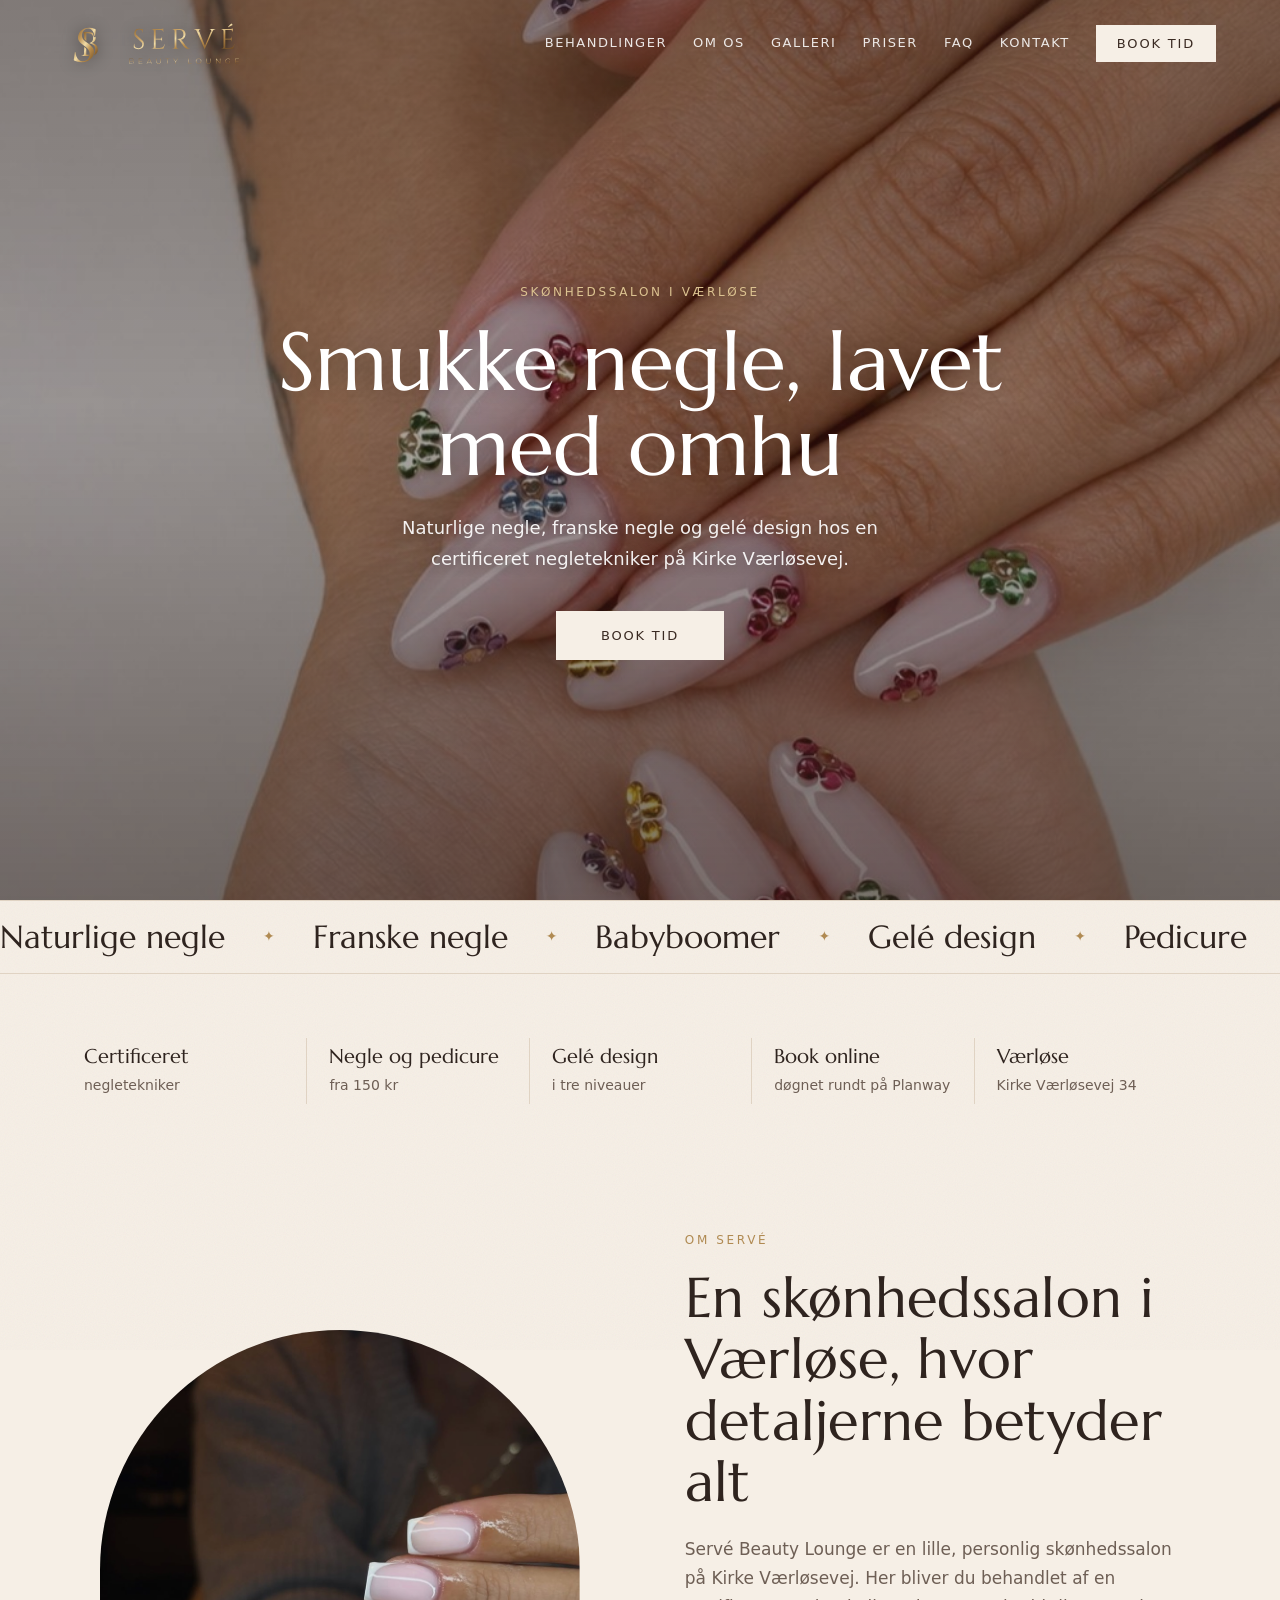
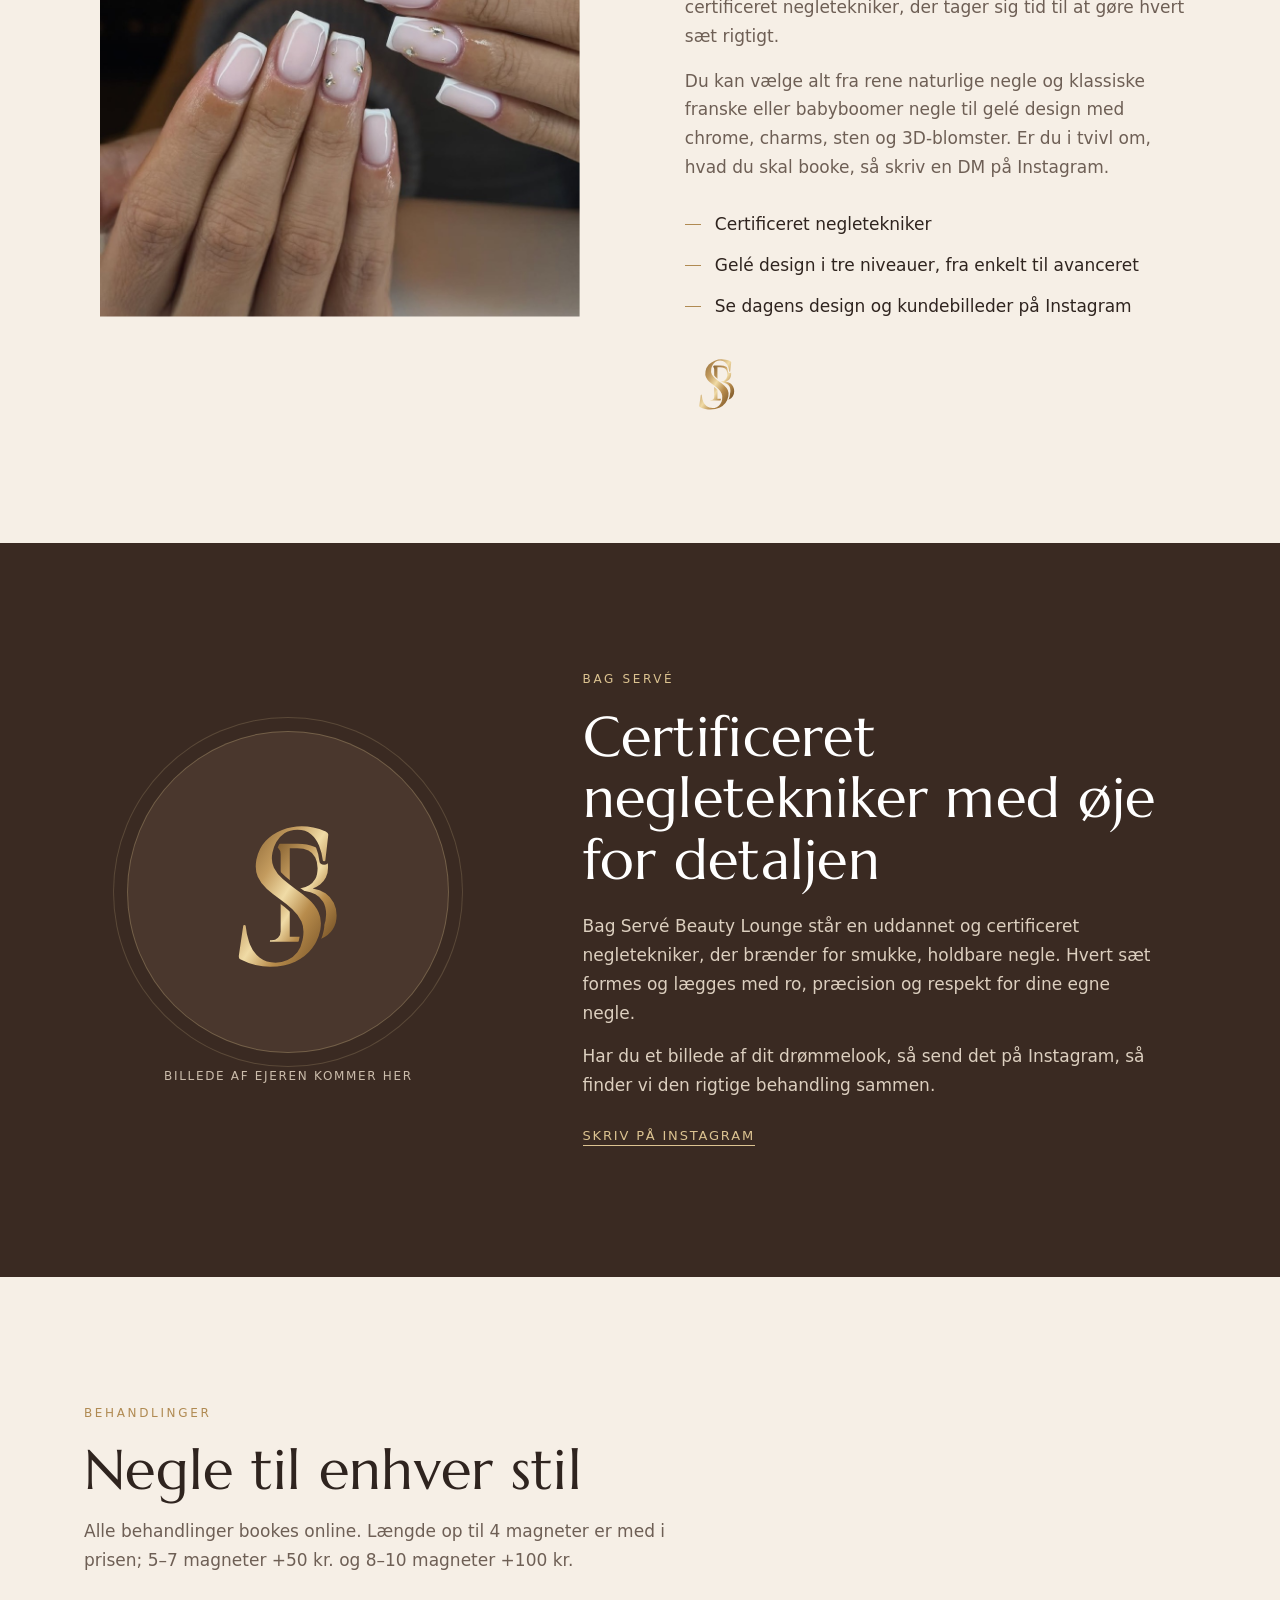
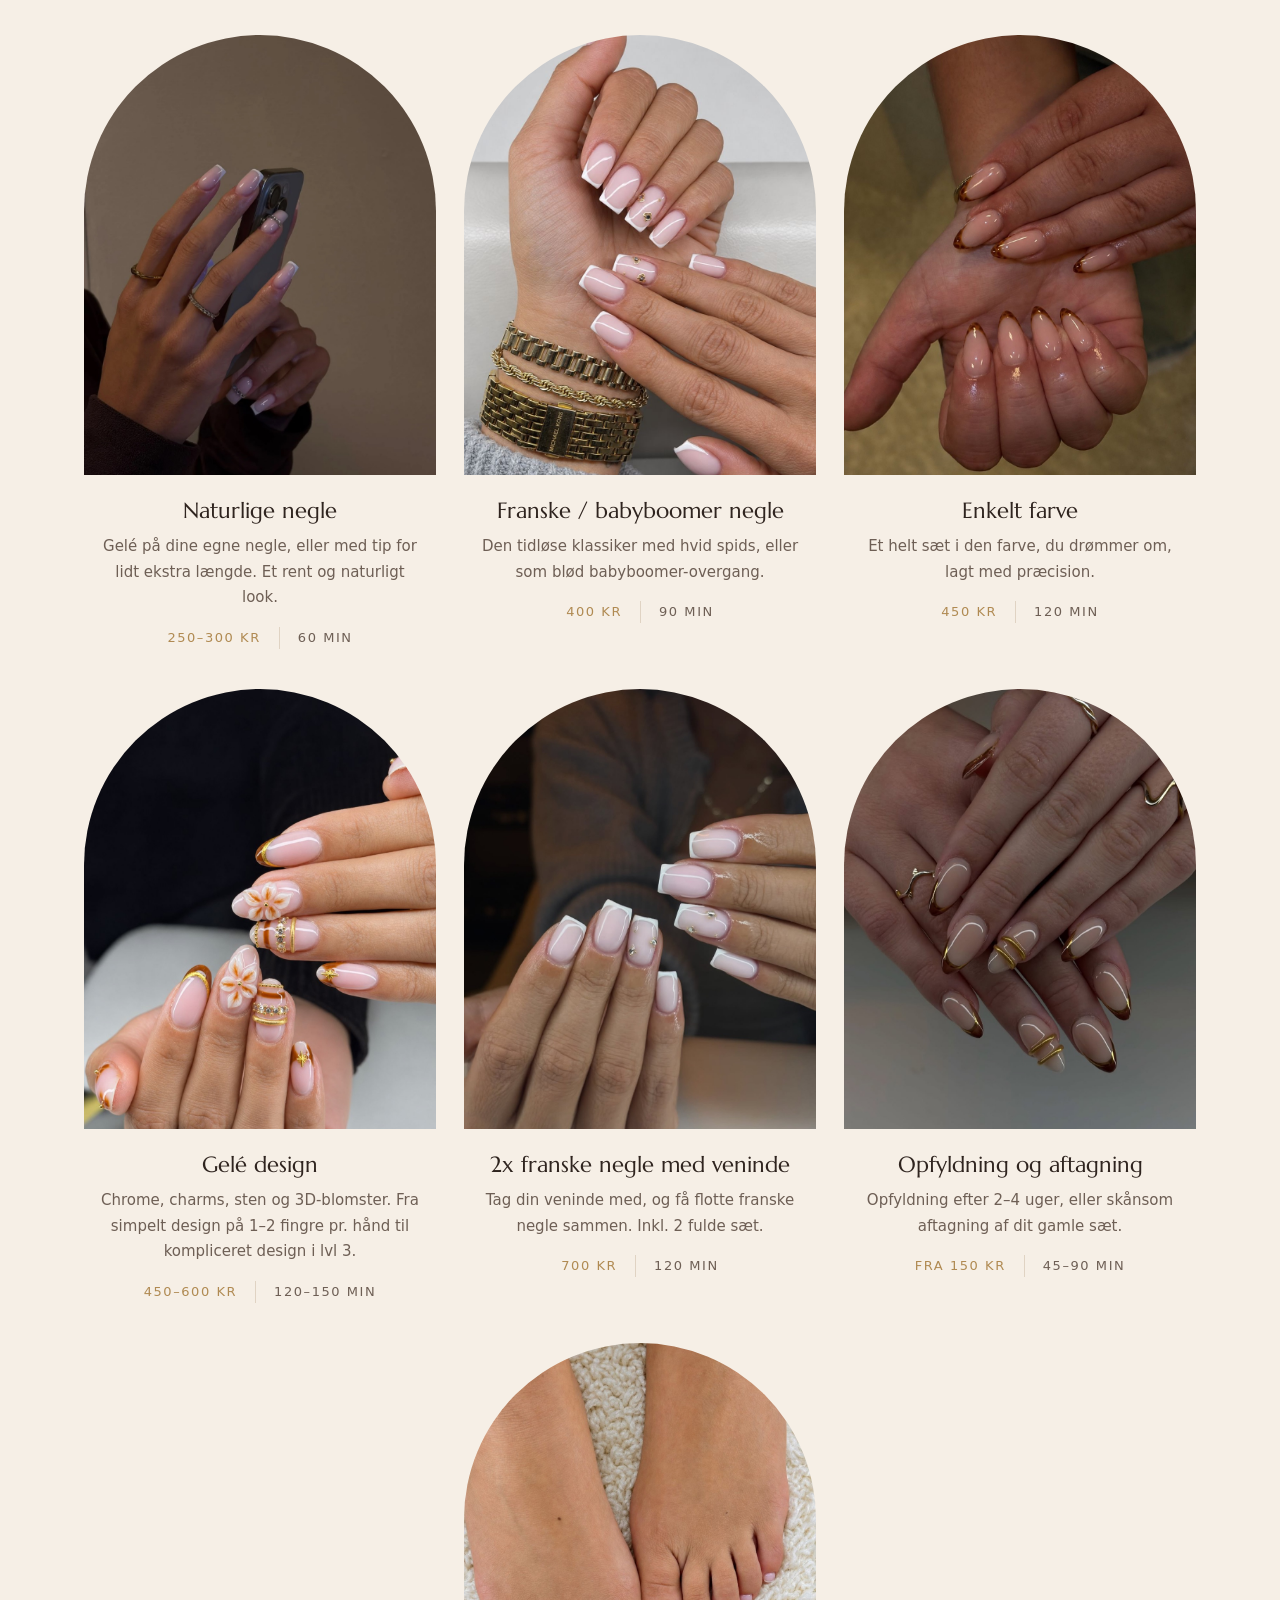
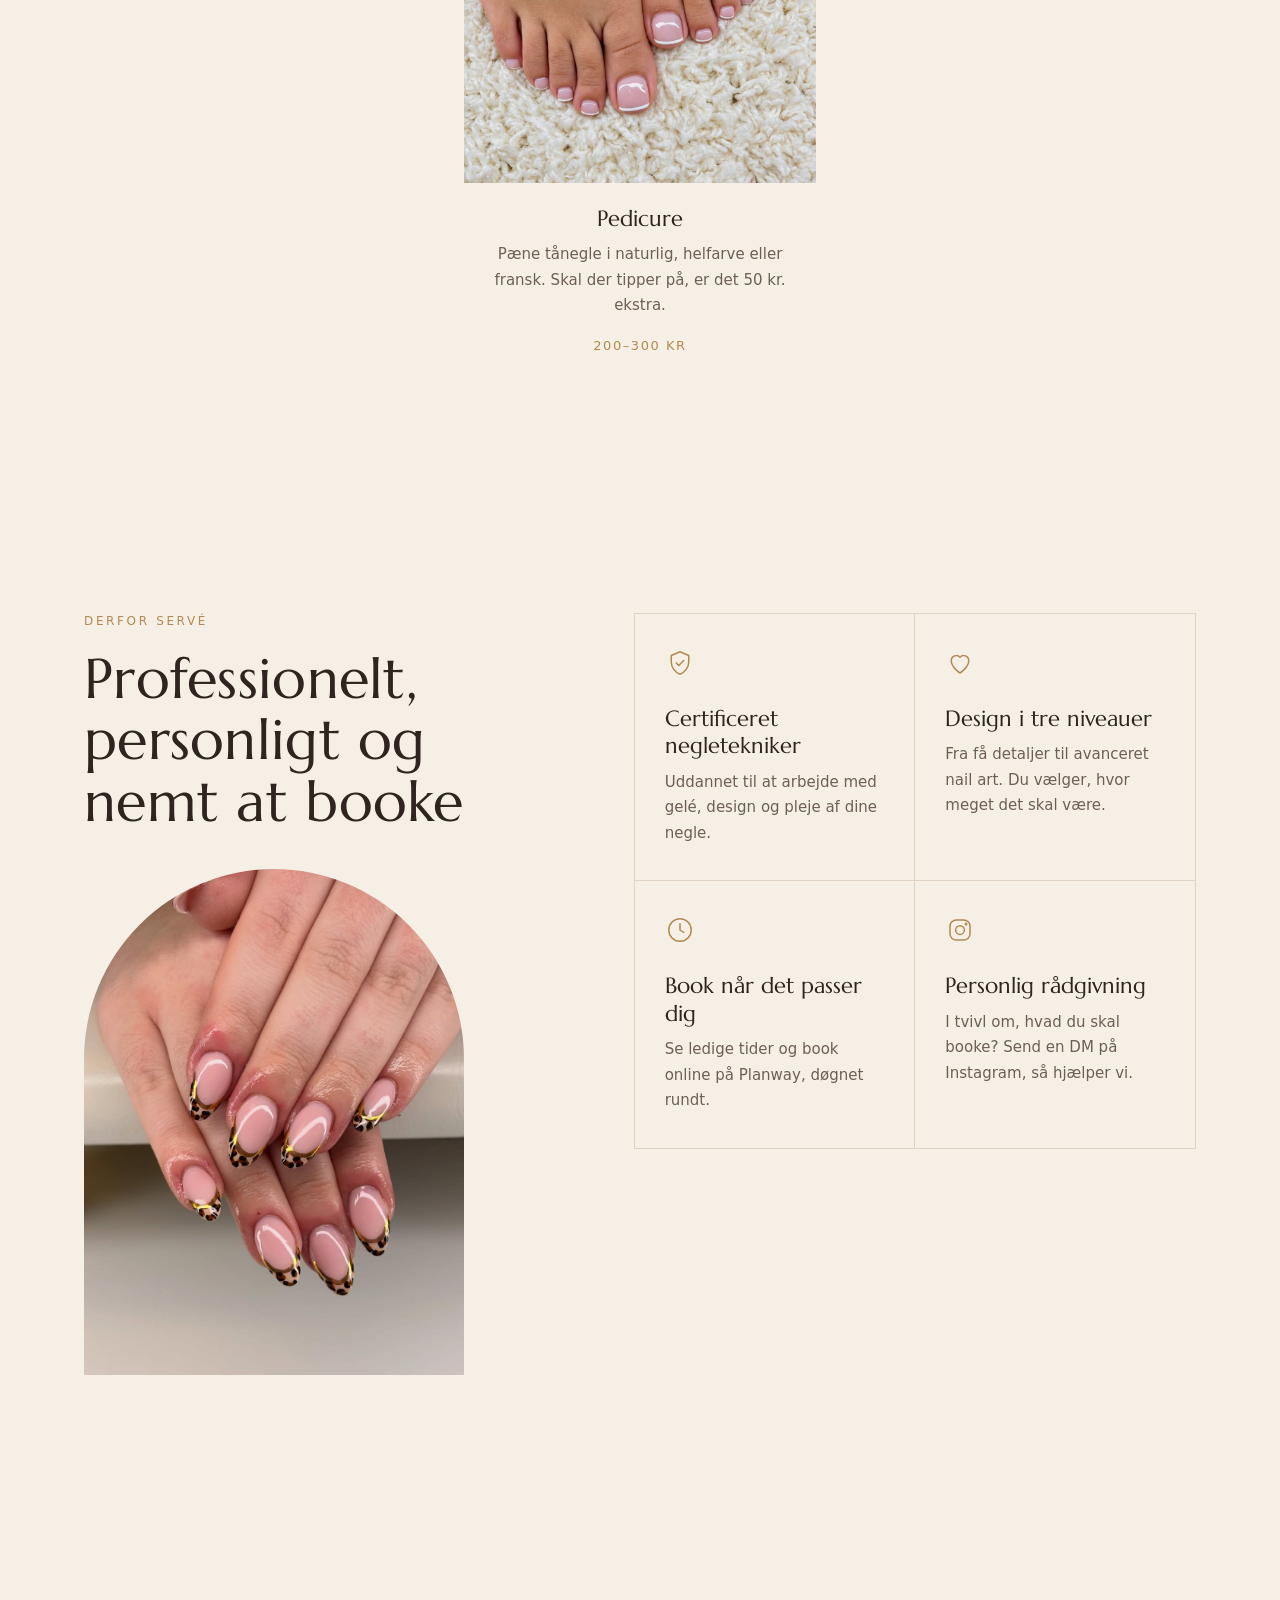
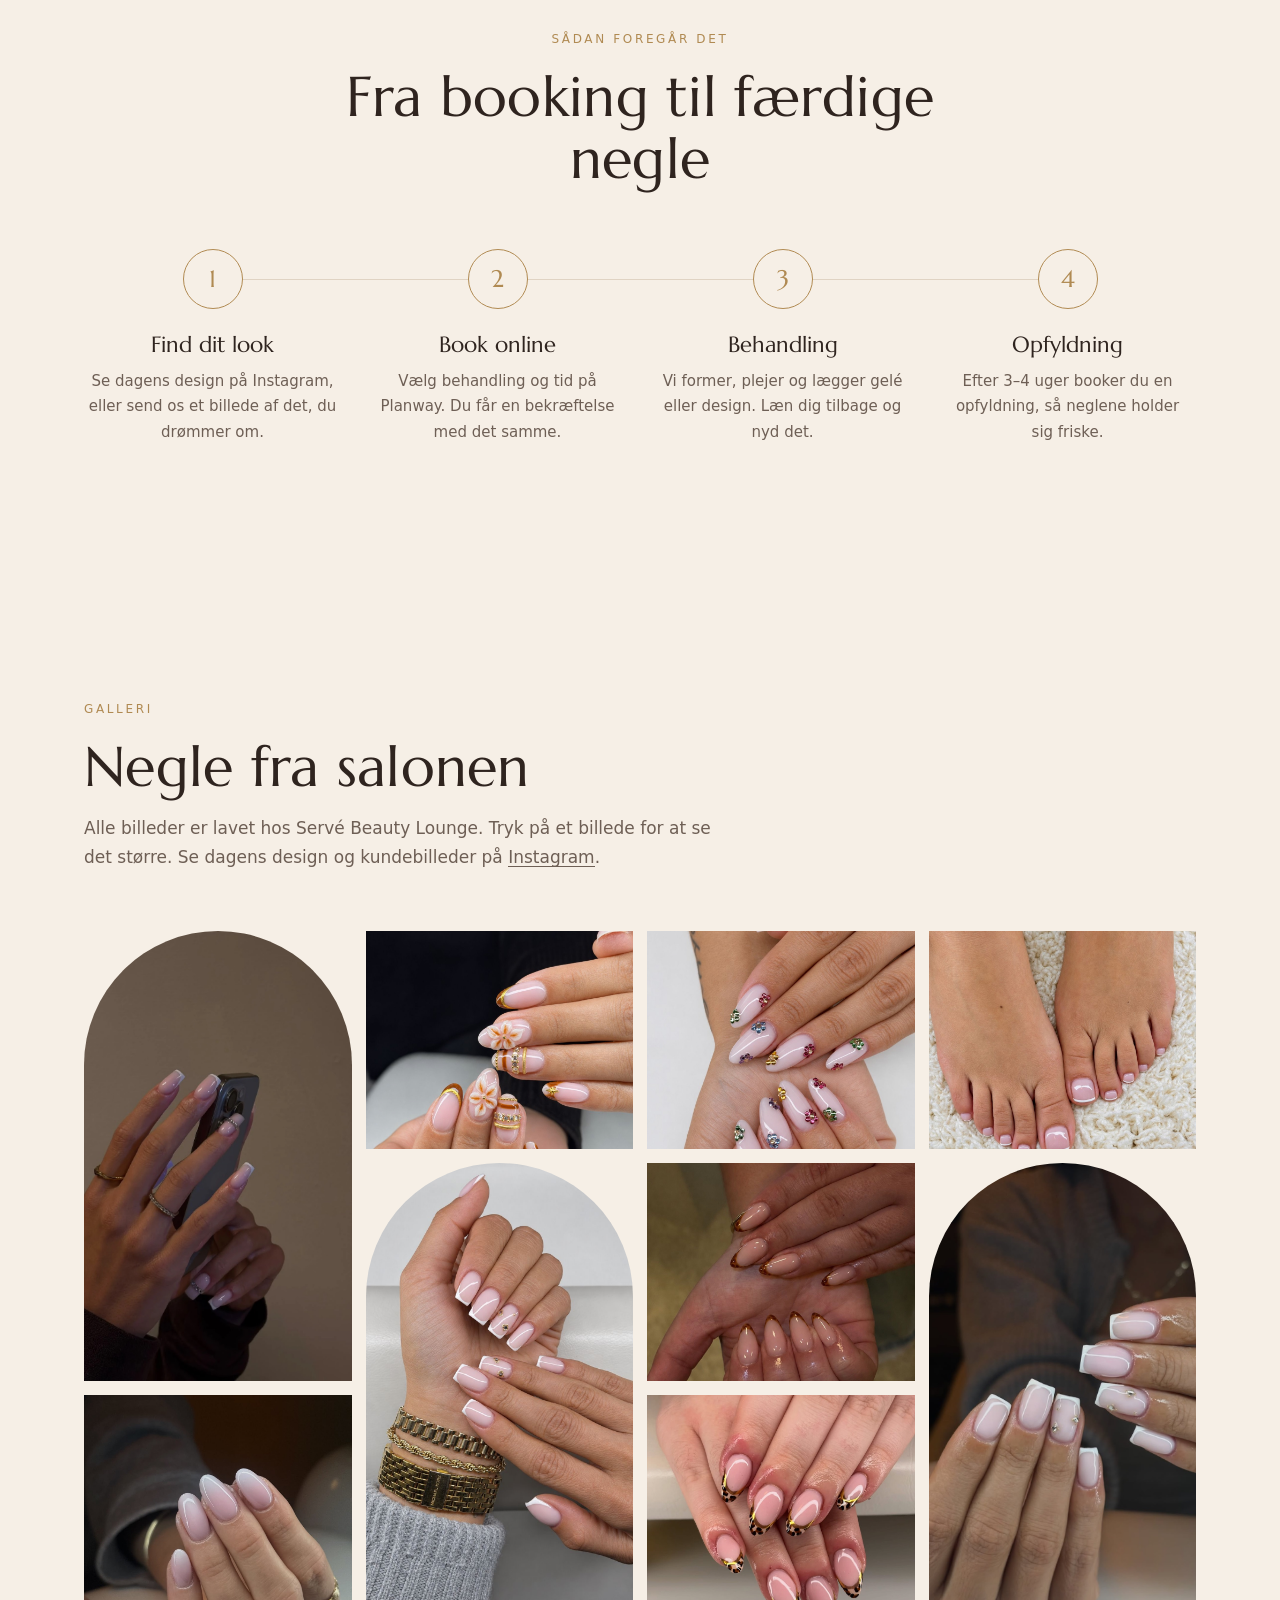
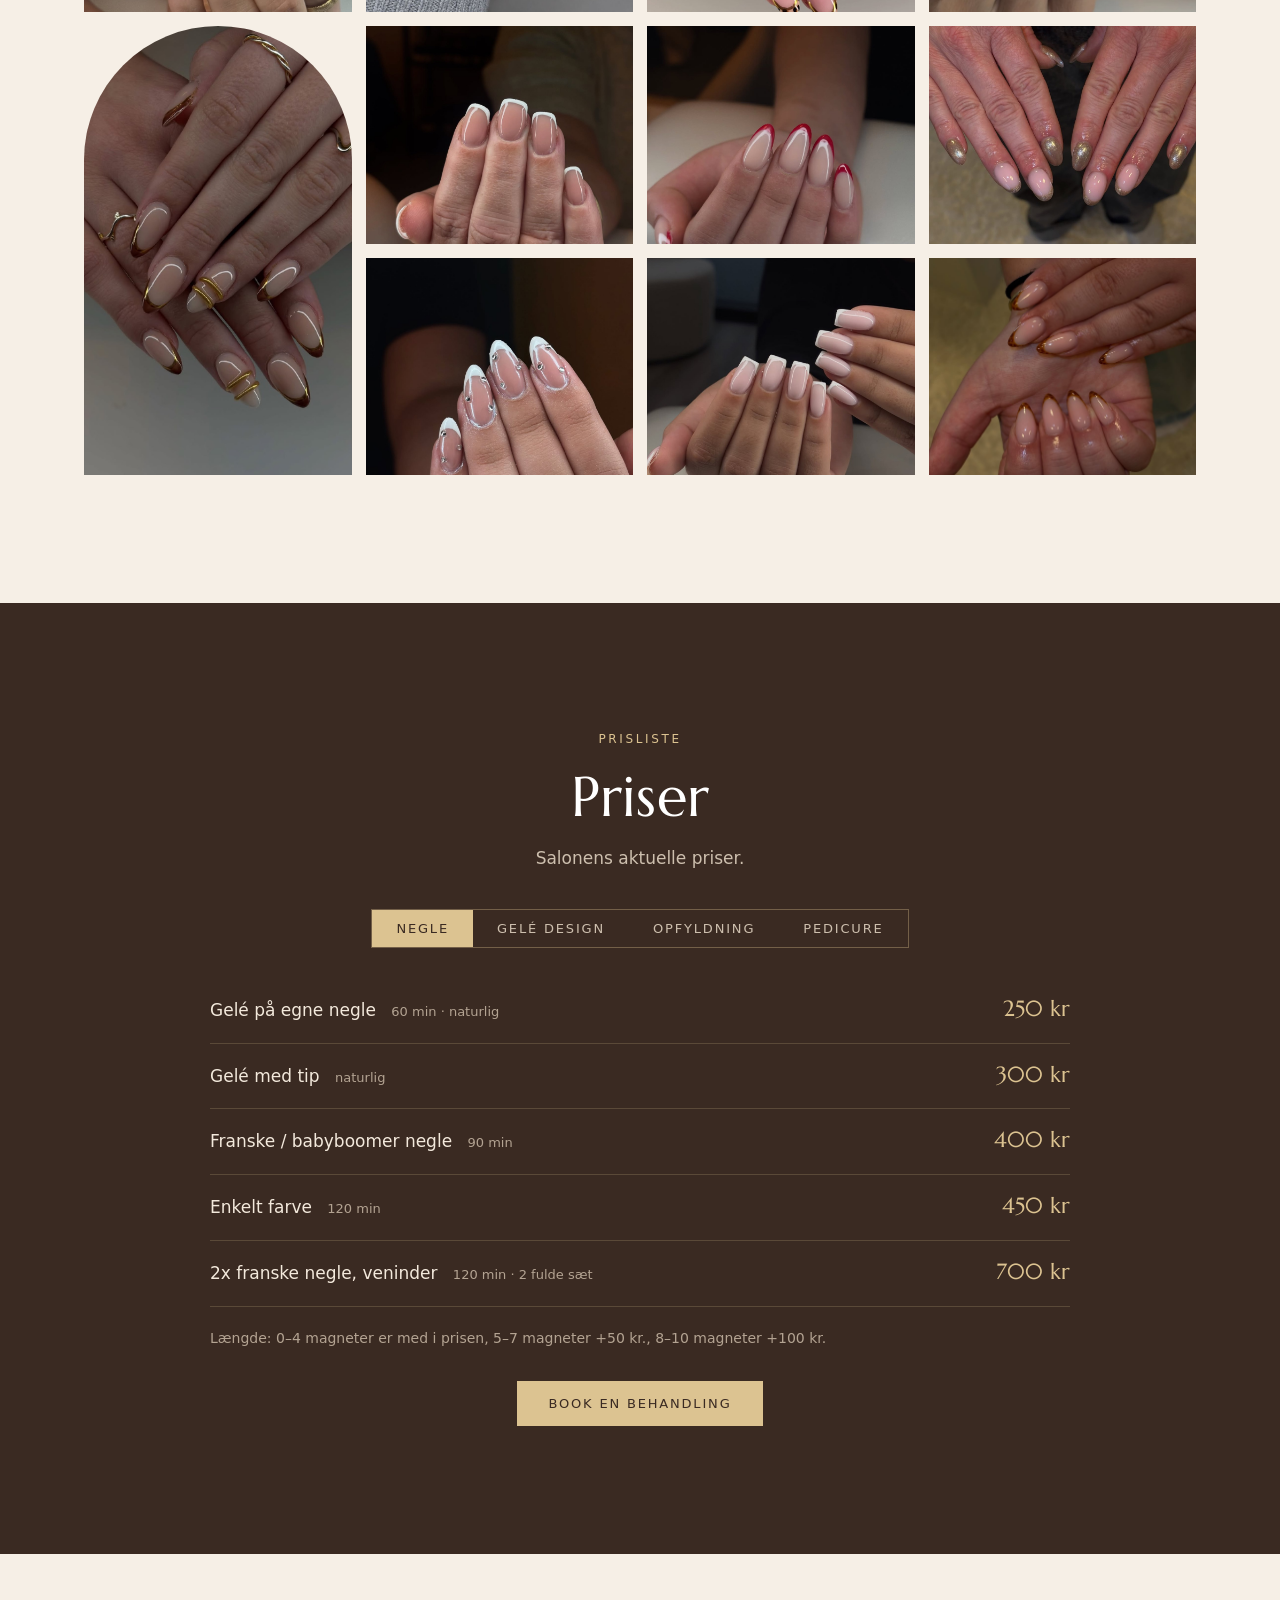
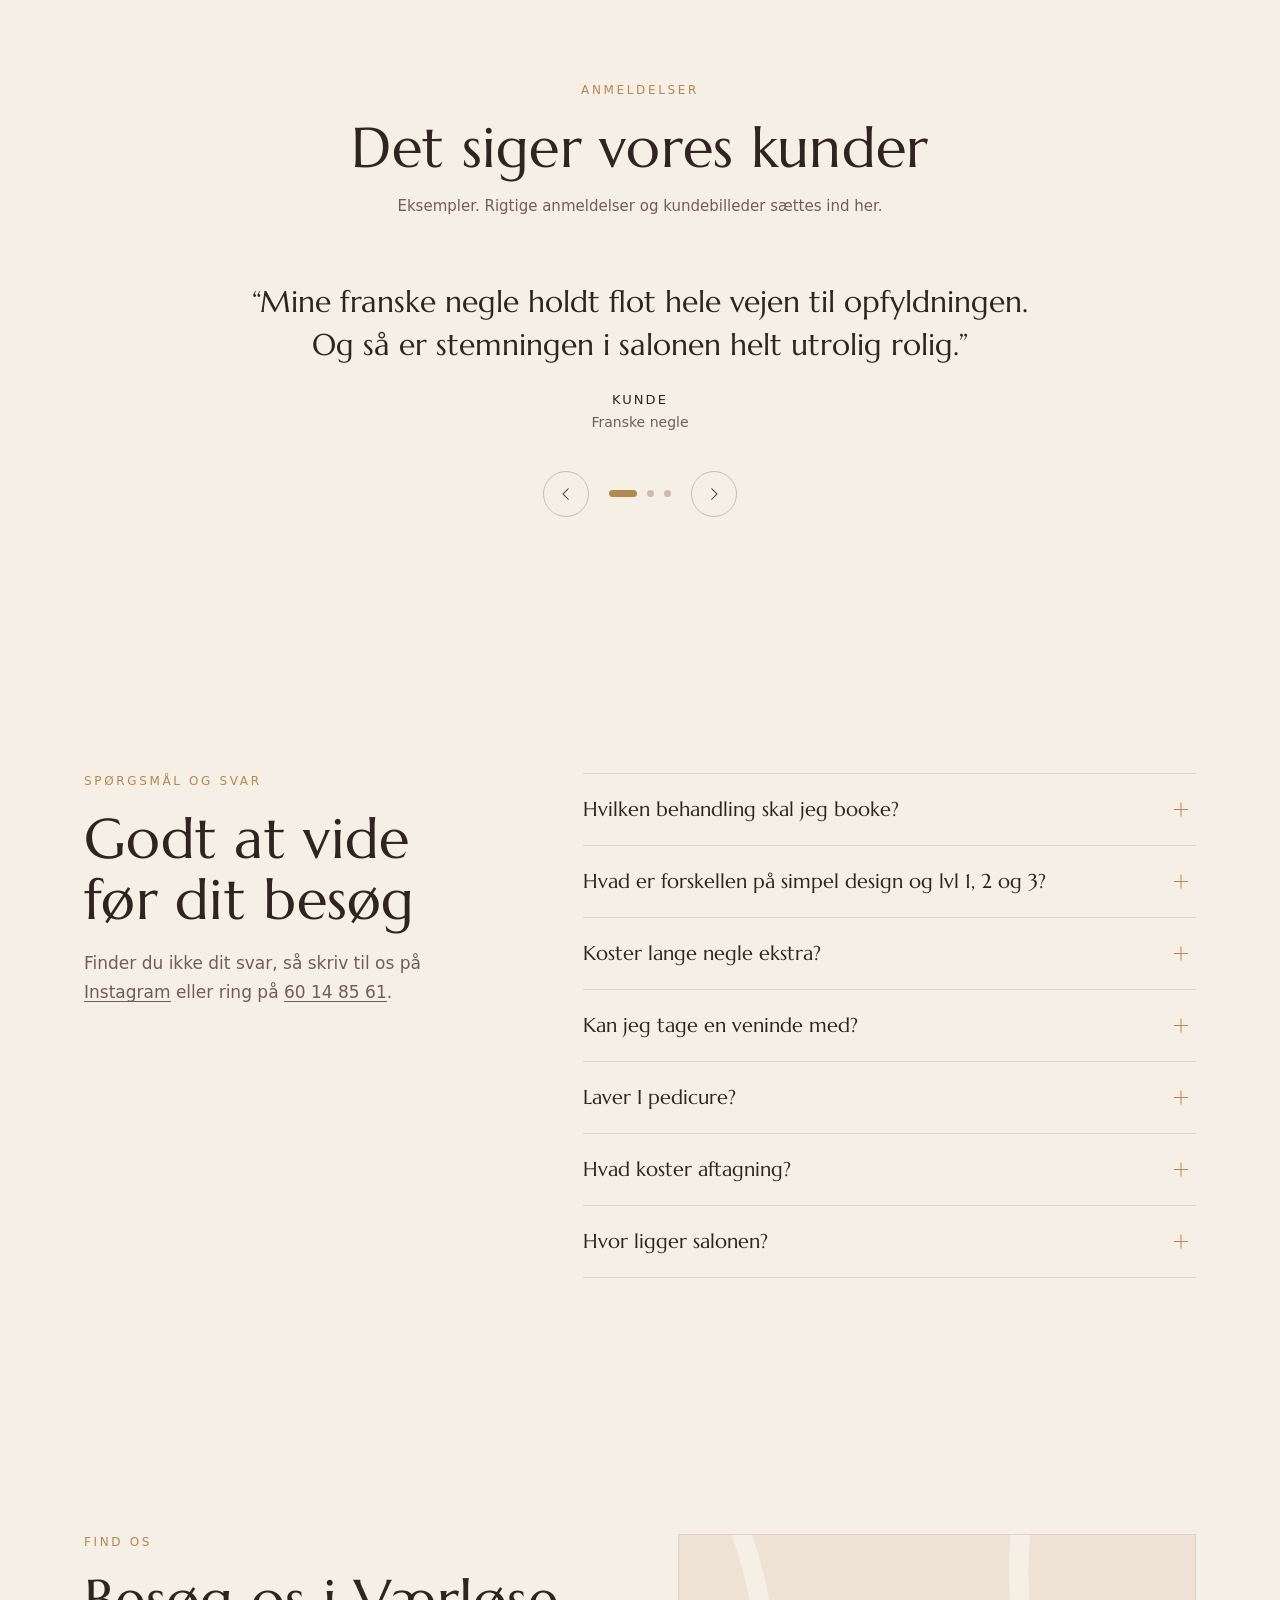
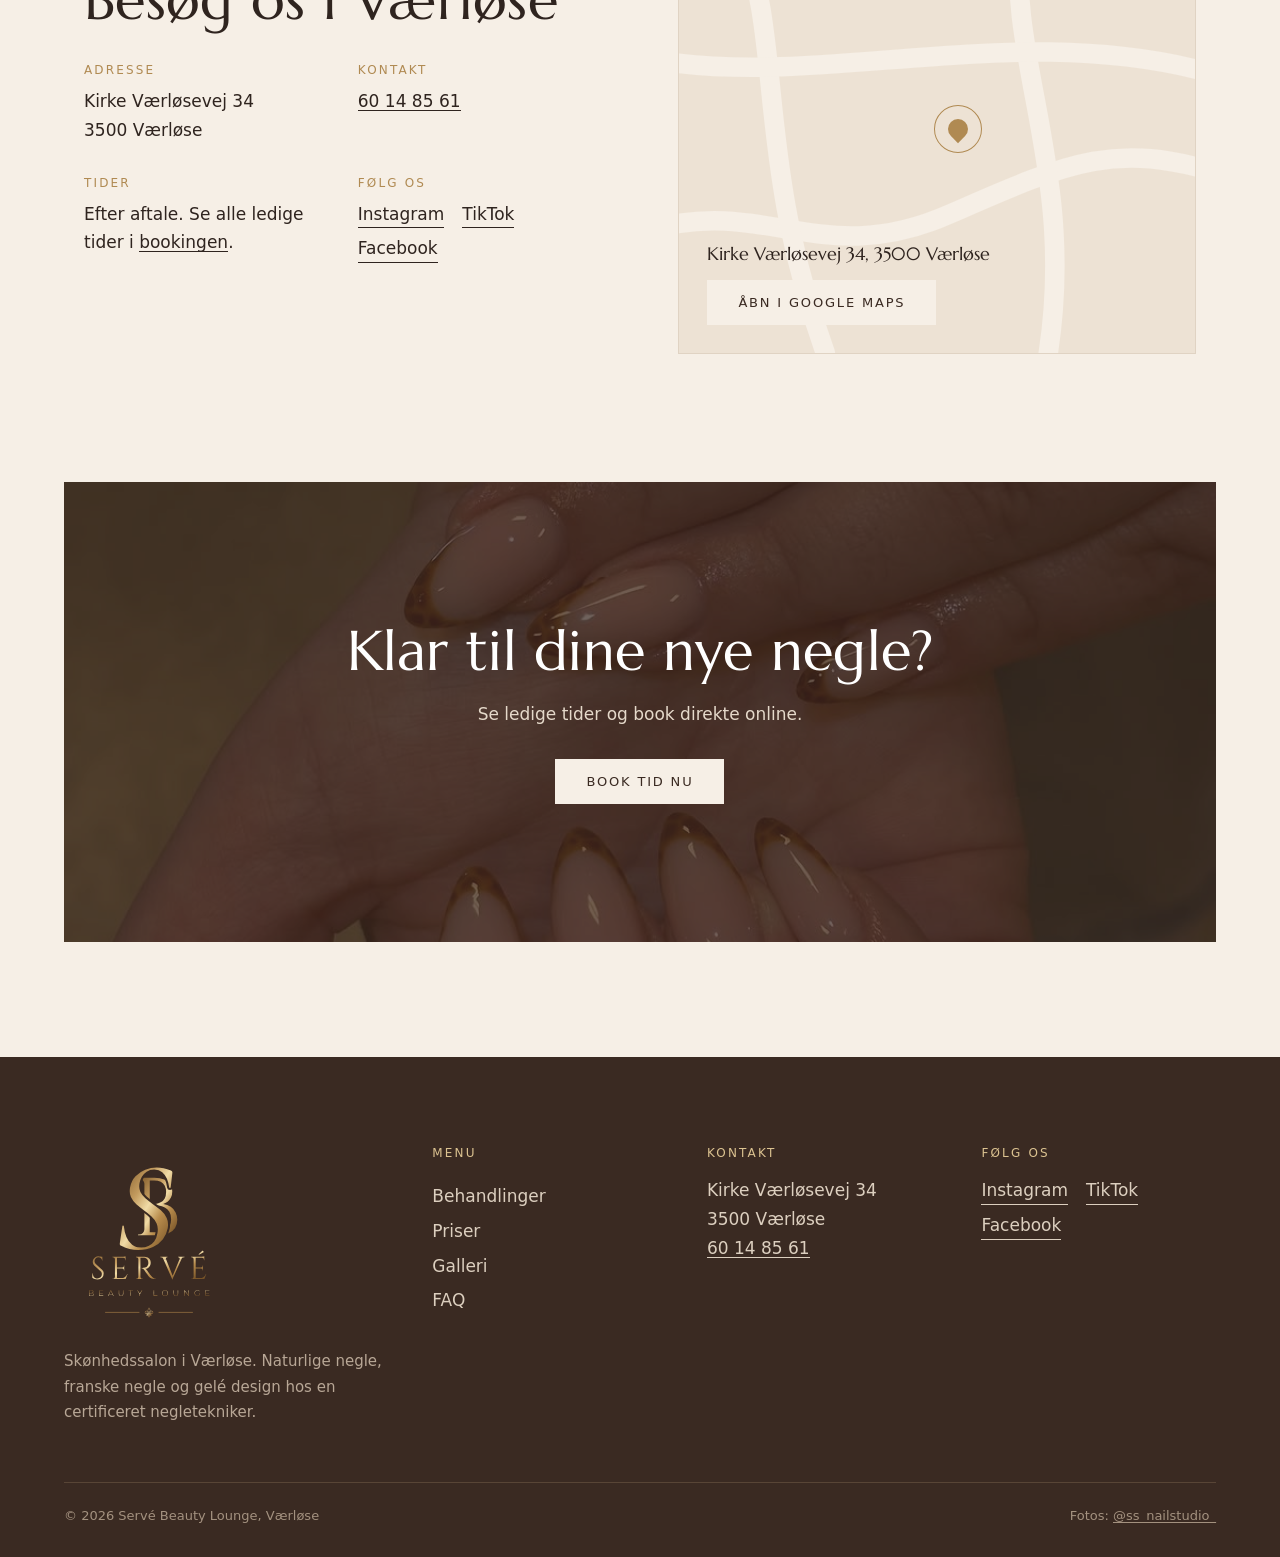
==== commit aff8dc07: "Friends offer 700 kr, call the place a beauty salon, add logo concept script - 2x franske negle med " ====
--- a/index.html
+++ b/index.html
@@ -3,9 +3,9 @@
 <head>
   <meta charset="utf-8">
   <meta name="viewport" content="width=device-width, initial-scale=1">
-  <title>Servé Beauty Lounge – Neglesalon i Værløse | Gelé, franske negle & nail art</title>
-  <meta name="description" content="Servé Beauty Lounge er en neglesalon i Værløse med certificeret negletekniker. Naturlige negle, franske/babyboomer negle, gelé design og pedicure fra 200 kr. Book din tid online.">
-  <meta name="keywords" content="neglesalon Værløse, negle Værløse, gelé negle, franske negle, babyboomer negle, nail art, gelé design, negletekniker Værløse, pedicure Værløse">
+  <title>Servé Beauty Lounge – Skønhedssalon i Værløse | Gelé, franske negle & nail art</title>
+  <meta name="description" content="Servé Beauty Lounge er en skønhedssalon i Værløse med certificeret negletekniker. Naturlige negle, franske/babyboomer negle, gelé design og pedicure fra 200 kr. Book din tid online.">
+  <meta name="keywords" content="skønhedssalon Værløse, neglesalon Værløse, negle Værløse, gelé negle, franske negle, babyboomer negle, nail art, gelé design, negletekniker Værløse, pedicure Værløse">
   <link rel="canonical" href="https://serve-beauty-lounge.vercel.app/">
   <meta name="theme-color" content="#f6efe6">
   <link rel="icon" href="favicon.svg" type="image/svg+xml">
@@ -15,7 +15,7 @@
   <meta property="og:type" content="website">
   <meta property="og:locale" content="da_DK">
   <meta property="og:site_name" content="Servé Beauty Lounge">
-  <meta property="og:title" content="Servé Beauty Lounge – Neglesalon i Værløse">
+  <meta property="og:title" content="Servé Beauty Lounge – Skønhedssalon i Værløse">
   <meta property="og:description" content="Naturlige negle, franske negle og gelé design i Værløse. Book din tid online.">
   <meta property="og:image" content="https://serve-beauty-lounge.vercel.app/images/gele-sten-blomster.jpg">
   <meta name="twitter:card" content="summary_large_image">
@@ -34,13 +34,13 @@
   <script type="application/ld+json">
   {
     "@context": "https://schema.org",
-    "@type": "NailSalon",
+    "@type": "BeautySalon",
     "name": "Servé Beauty Lounge",
     "url": "https://serve-beauty-lounge.vercel.app/",
     "image": "https://serve-beauty-lounge.vercel.app/images/gele-sten-blomster.jpg",
-    "description": "Neglesalon i Værløse med certificeret negletekniker. Naturlige negle, franske/babyboomer negle, gelé design og pedicure.",
+    "description": "Skønhedssalon i Værløse med certificeret negletekniker. Naturlige negle, franske/babyboomer negle, gelé design og pedicure.",
     "telephone": "+4560148561",
-    "priceRange": "150–800 kr",
+    "priceRange": "150–700 kr",
     "address": {
       "@type": "PostalAddress",
       "streetAddress": "Kirke Værløsevej 34",
@@ -65,7 +65,7 @@
         { "@type": "Offer", "itemOffered": { "@type": "Service", "name": "Gelé design lvl 1" }, "price": "500", "priceCurrency": "DKK" },
         { "@type": "Offer", "itemOffered": { "@type": "Service", "name": "Gelé design lvl 2" }, "price": "550", "priceCurrency": "DKK" },
         { "@type": "Offer", "itemOffered": { "@type": "Service", "name": "Gelé design lvl 3" }, "price": "650", "priceCurrency": "DKK" },
-        { "@type": "Offer", "itemOffered": { "@type": "Service", "name": "2x franske negle (veninder)" }, "price": "800", "priceCurrency": "DKK" },
+        { "@type": "Offer", "itemOffered": { "@type": "Service", "name": "2x franske negle (veninder)" }, "price": "700", "priceCurrency": "DKK" },
         { "@type": "Offer", "itemOffered": { "@type": "Service", "name": "Stor opfyldning 3–4 uger (franske negle)" }, "price": "400", "priceCurrency": "DKK" },
         { "@type": "Offer", "itemOffered": { "@type": "Service", "name": "Aftagning" }, "price": "200", "priceCurrency": "DKK" },
         { "@type": "Offer", "itemOffered": { "@type": "Service", "name": "Aftagning ved nyt sæt" }, "price": "150", "priceCurrency": "DKK" }
@@ -81,7 +81,7 @@
       { "@type": "Question", "name": "Hvilken behandling skal jeg booke?", "acceptedAnswer": { "@type": "Answer", "text": "Er du i tvivl, så send en DM på Instagram (@ss_nailstudio_) med et billede af det, du ønsker, så hjælper vi dig med at vælge." } },
       { "@type": "Question", "name": "Hvad er forskellen på simpel design og lvl 1, 2 og 3?", "acceptedAnswer": { "@type": "Answer", "text": "Simpel design (450 kr) er design på 1 eller 2 fingre pr. hånd. Lvl 1 (500 kr) er design på mere end 2 fingre eller alle negle, fx chrome, charms, sten og 3D-blomster. Lvl 2 (550 kr) er et design med flere steps. Lvl 3 (600 kr) er et kompliceret design." } },
       { "@type": "Question", "name": "Koster lange negle ekstra?", "acceptedAnswer": { "@type": "Answer", "text": "Længde op til 4 magneter er med i prisen. 5–7 magneter koster 50 kr. ekstra, og 8–10 magneter 100 kr. ekstra." } },
-      { "@type": "Question", "name": "Kan jeg tage en veninde med?", "acceptedAnswer": { "@type": "Answer", "text": "Ja. Med 2x franske negle (veninder) får I begge et fuldt sæt franske negle for 800 kr. i alt." } },
+      { "@type": "Question", "name": "Kan jeg tage en veninde med?", "acceptedAnswer": { "@type": "Answer", "text": "Ja. Med 2x franske negle (veninder) får I begge et fuldt sæt franske negle for 700 kr. i alt." } },
       { "@type": "Question", "name": "Laver I pedicure?", "acceptedAnswer": { "@type": "Answer", "text": "Ja. Pedicure koster 200 kr. (naturlig), 250 kr. (helfarve) og 300 kr. (franske). Skal der tipper på, koster det 50 kr. ekstra." } },
       { "@type": "Question", "name": "Hvad koster aftagning?", "acceptedAnswer": { "@type": "Answer", "text": "Aftagning koster 200 kr. Får du lavet et nyt sæt samtidig, koster aftagningen 150 kr." } },
       { "@type": "Question", "name": "Hvor ligger salonen?", "acceptedAnswer": { "@type": "Answer", "text": "Servé Beauty Lounge ligger på Kirke Værløsevej 34, 3500 Værløse." } }
@@ -121,7 +121,7 @@
         <img src="images/gele-sten-blomster.jpg" alt="Gelé design med blomster af farvede sten på almond-negle, lavet hos Servé Beauty Lounge" width="1000" height="1333" fetchpriority="high">
       </figure>
       <div class="hero-text">
-        <p class="kicker" data-load>Neglesalon i Værløse</p>
+        <p class="kicker" data-load>Skønhedssalon i Værløse</p>
         <h1 id="hero-title" data-load>Smukke negle, lavet med omhu</h1>
         <p class="lede" data-load>Naturlige negle, franske negle og gelé design hos en certificeret negletekniker på Kirke Værløsevej.</p>
         <div class="hero-actions" data-load>
@@ -167,8 +167,8 @@
       </div>
       <div class="about-text" data-reveal>
         <p class="kicker">Om Servé</p>
-        <h2 id="about-title">Et neglestudie i Værløse, hvor detaljerne betyder alt</h2>
-        <p>Servé Beauty Lounge er et lille, personligt neglestudie på Kirke Værløsevej. Her bliver du behandlet af en certificeret negletekniker, der tager sig tid til at gøre hvert sæt rigtigt.</p>
+        <h2 id="about-title">En skønhedssalon i Værløse, hvor detaljerne betyder alt</h2>
+        <p>Servé Beauty Lounge er en lille, personlig skønhedssalon på Kirke Værløsevej. Her bliver du behandlet af en certificeret negletekniker, der tager sig tid til at gøre hvert sæt rigtigt.</p>
         <p>Du kan vælge alt fra rene naturlige negle og klassiske franske eller babyboomer negle til gelé design med chrome, charms, sten og 3D-blomster. Er du i tvivl om, hvad du skal booke, så skriv en DM på Instagram.</p>
         <ul class="checks">
           <li>Certificeret negletekniker</li>
@@ -241,7 +241,7 @@
           <div class="service-body">
             <h3>2x franske negle med veninde</h3>
             <p>Tag din veninde med, og få flotte franske negle sammen. Inkl. 2 fulde sæt.</p>
-            <p class="meta"><span>800 kr</span><span>120 min</span></p>
+            <p class="meta"><span>700 kr</span><span>120 min</span></p>
           </div>
         </article>
         <article class="service" data-reveal>
@@ -314,7 +314,7 @@
     <section class="gallery section" id="galleri" aria-labelledby="gallery-title">
       <div class="section-head" data-reveal>
         <p class="kicker">Galleri</p>
-        <h2 id="gallery-title">Negle fra studiet</h2>
+        <h2 id="gallery-title">Negle fra salonen</h2>
         <p>Alle billeder er lavet hos Servé Beauty Lounge. Tryk på et billede for at se det større. Se dagens design og kundebilleder på <a class="link" href="https://www.instagram.com/ss_nailstudio_/" target="_blank" rel="noopener">Instagram</a>.</p>
       </div>
       <div class="masonry" id="masonry">
@@ -358,7 +358,7 @@
             <div><dt>Gelé med tip <small>naturlig</small></dt><dd>300 kr</dd></div>
             <div><dt>Franske / babyboomer negle <small>90 min</small></dt><dd>400 kr</dd></div>
             <div><dt>Enkelt farve <small>120 min</small></dt><dd>450 kr</dd></div>
-            <div><dt>2x franske negle, veninder <small>120 min · 2 fulde sæt</small></dt><dd>800 kr</dd></div>
+            <div><dt>2x franske negle, veninder <small>120 min · 2 fulde sæt</small></dt><dd>700 kr</dd></div>
           </dl>
         </div>
         <div class="panel" id="panel-design" role="tabpanel" aria-labelledby="tab-design" hidden>
@@ -401,7 +401,7 @@
       <div class="slider" id="slider" aria-roledescription="karrusel" aria-label="Kundeanmeldelser">
         <div class="slides" id="slides">
           <figure class="review" aria-roledescription="slide">
-            <blockquote>“Mine franske negle holdt flot hele vejen til opfyldningen. Og så er stemningen i studiet helt utrolig rolig.”</blockquote>
+            <blockquote>“Mine franske negle holdt flot hele vejen til opfyldningen. Og så er stemningen i salonen helt utrolig rolig.”</blockquote>
             <figcaption><strong>Kunde</strong><span>Franske negle</span></figcaption>
           </figure>
           <figure class="review" aria-roledescription="slide">
@@ -432,7 +432,7 @@
         <details><summary>Hvilken behandling skal jeg booke?</summary><p>Er du i tvivl, så send en DM på Instagram (@ss_nailstudio_) med et billede af det, du ønsker, så hjælper vi dig med at vælge.</p></details>
         <details><summary>Hvad er forskellen på simpel design og lvl 1, 2 og 3?</summary><p>Simpel design (450 kr) er design på 1 eller 2 fingre pr. hånd. Lvl 1 (500 kr) er design på mere end 2 fingre eller alle negle, fx chrome, charms, sten og 3D-blomster. Lvl 2 (550 kr) er et design med flere steps. Lvl 3 (600 kr) er et kompliceret design.</p></details>
         <details><summary>Koster lange negle ekstra?</summary><p>Længde op til 4 magneter er med i prisen. 5–7 magneter koster 50 kr. ekstra, og 8–10 magneter 100 kr. ekstra.</p></details>
-        <details><summary>Kan jeg tage en veninde med?</summary><p>Ja. Med 2x franske negle (veninder) får I begge et fuldt sæt franske negle for 800 kr. i alt.</p></details>
+        <details><summary>Kan jeg tage en veninde med?</summary><p>Ja. Med 2x franske negle (veninder) får I begge et fuldt sæt franske negle for 700 kr. i alt.</p></details>
         <details><summary>Laver I pedicure?</summary><p>Ja. Pedicure koster 200 kr. (naturlig), 250 kr. (helfarve) og 300 kr. (franske). Skal der tipper på, koster det 50 kr. ekstra.</p></details>
         <details><summary>Hvad koster aftagning?</summary><p>Aftagning koster 200 kr. Får du lavet et nyt sæt samtidig, koster aftagningen 150 kr.</p></details>
         <details><summary>Hvor ligger salonen?</summary><p>Servé Beauty Lounge ligger på Kirke Værløsevej 34, 3500 Værløse. Se info om parkering i højdepunkterne på vores Instagram.</p></details>
@@ -492,7 +492,7 @@
     <div class="footer-grid">
       <div class="footer-brand">
         <img class="footer-logo" src="images/logo.svg" alt="Servé Beauty Lounge" width="200" height="219" loading="lazy">
-        <p>Neglesalon i Værløse. Naturlige negle, franske negle og gelé design hos en certificeret negletekniker.</p>
+        <p>Skønhedssalon i Værløse. Naturlige negle, franske negle og gelé design hos en certificeret negletekniker.</p>
       </div>
       <nav aria-label="Sidefod">
         <h3>Menu</h3>
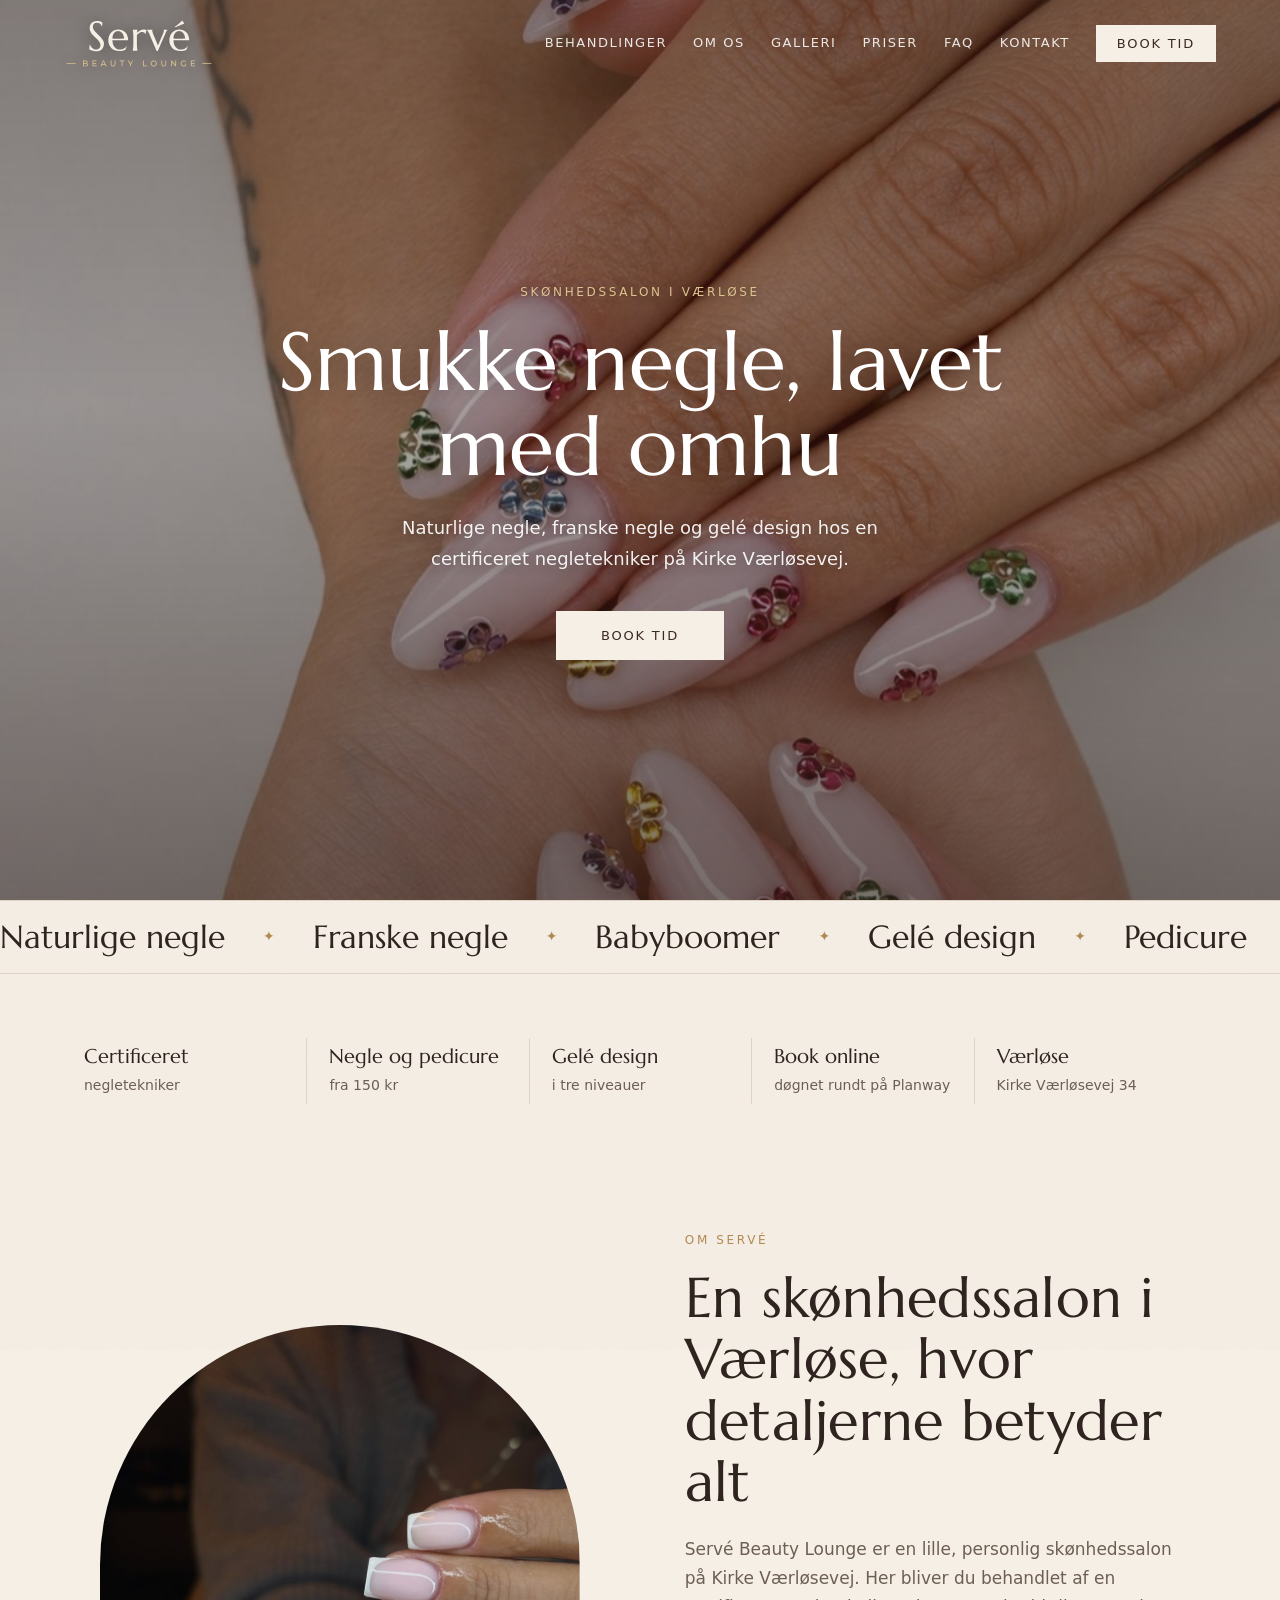
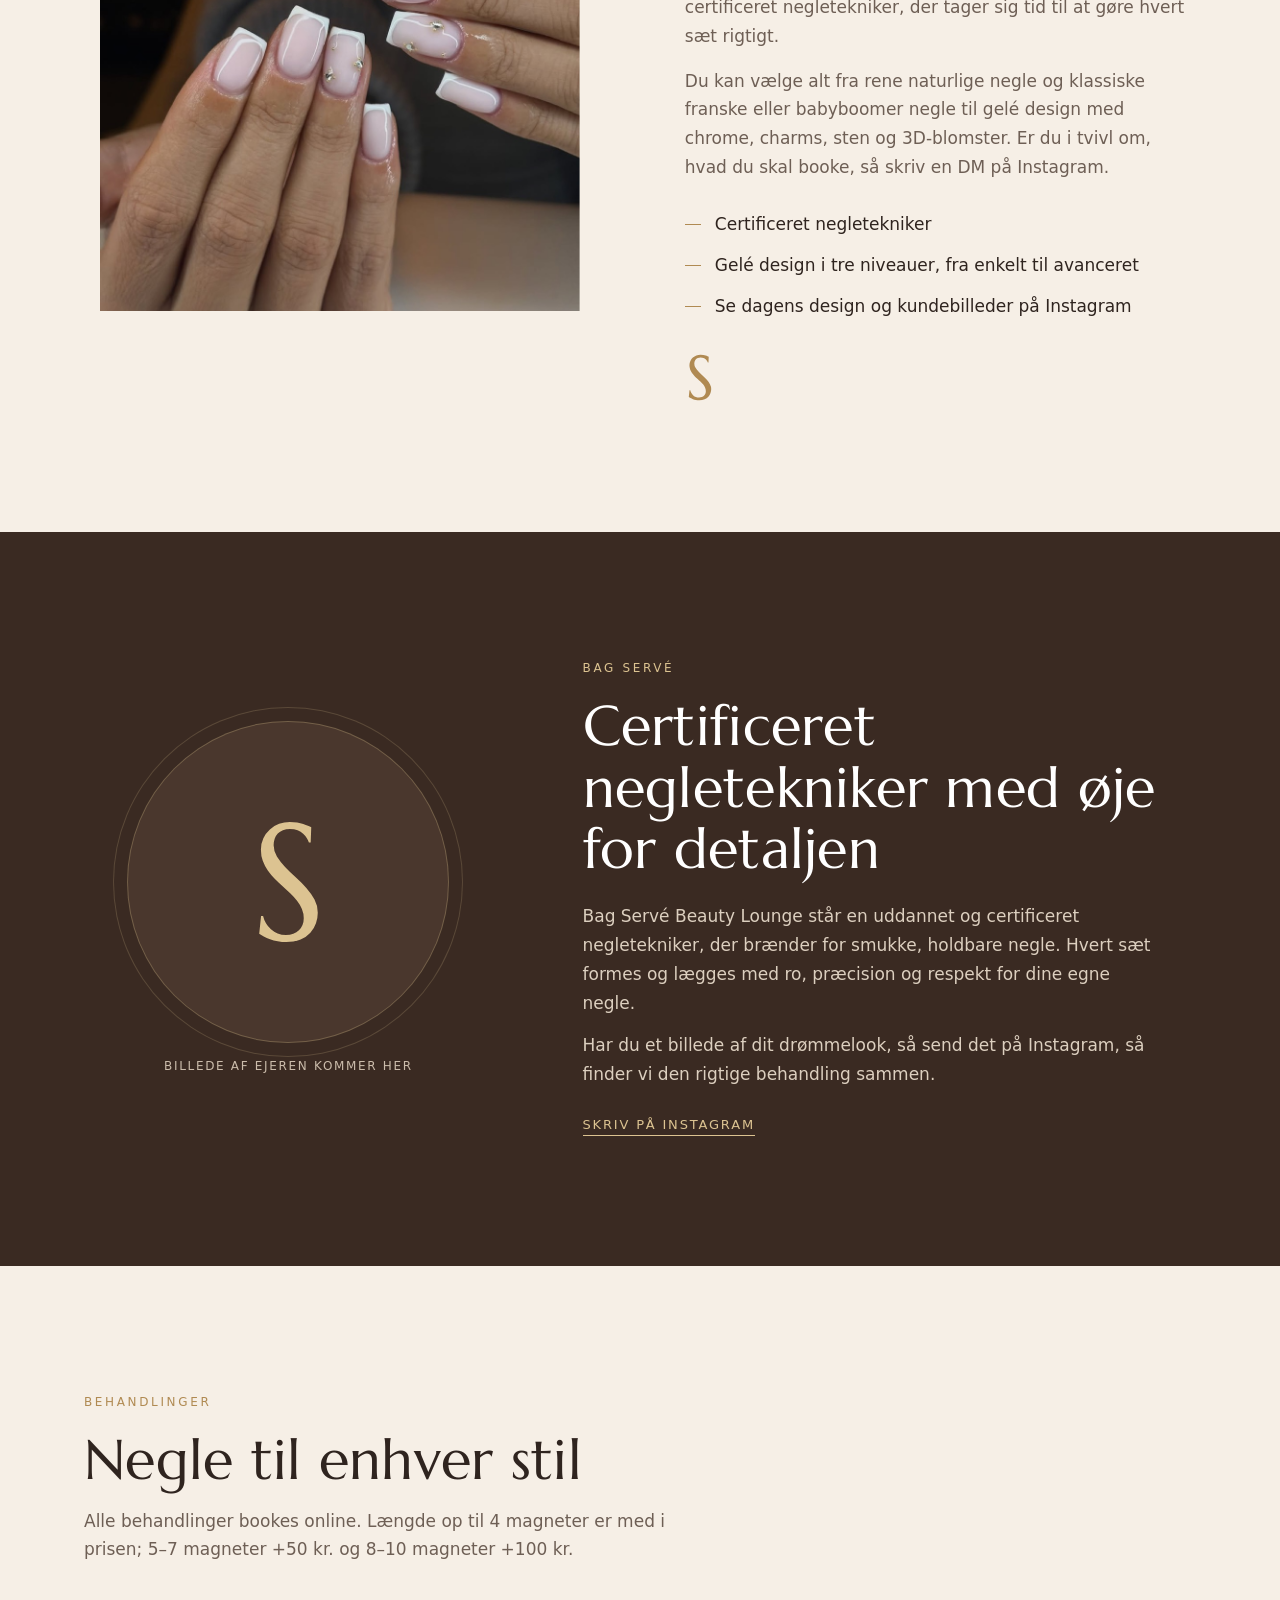
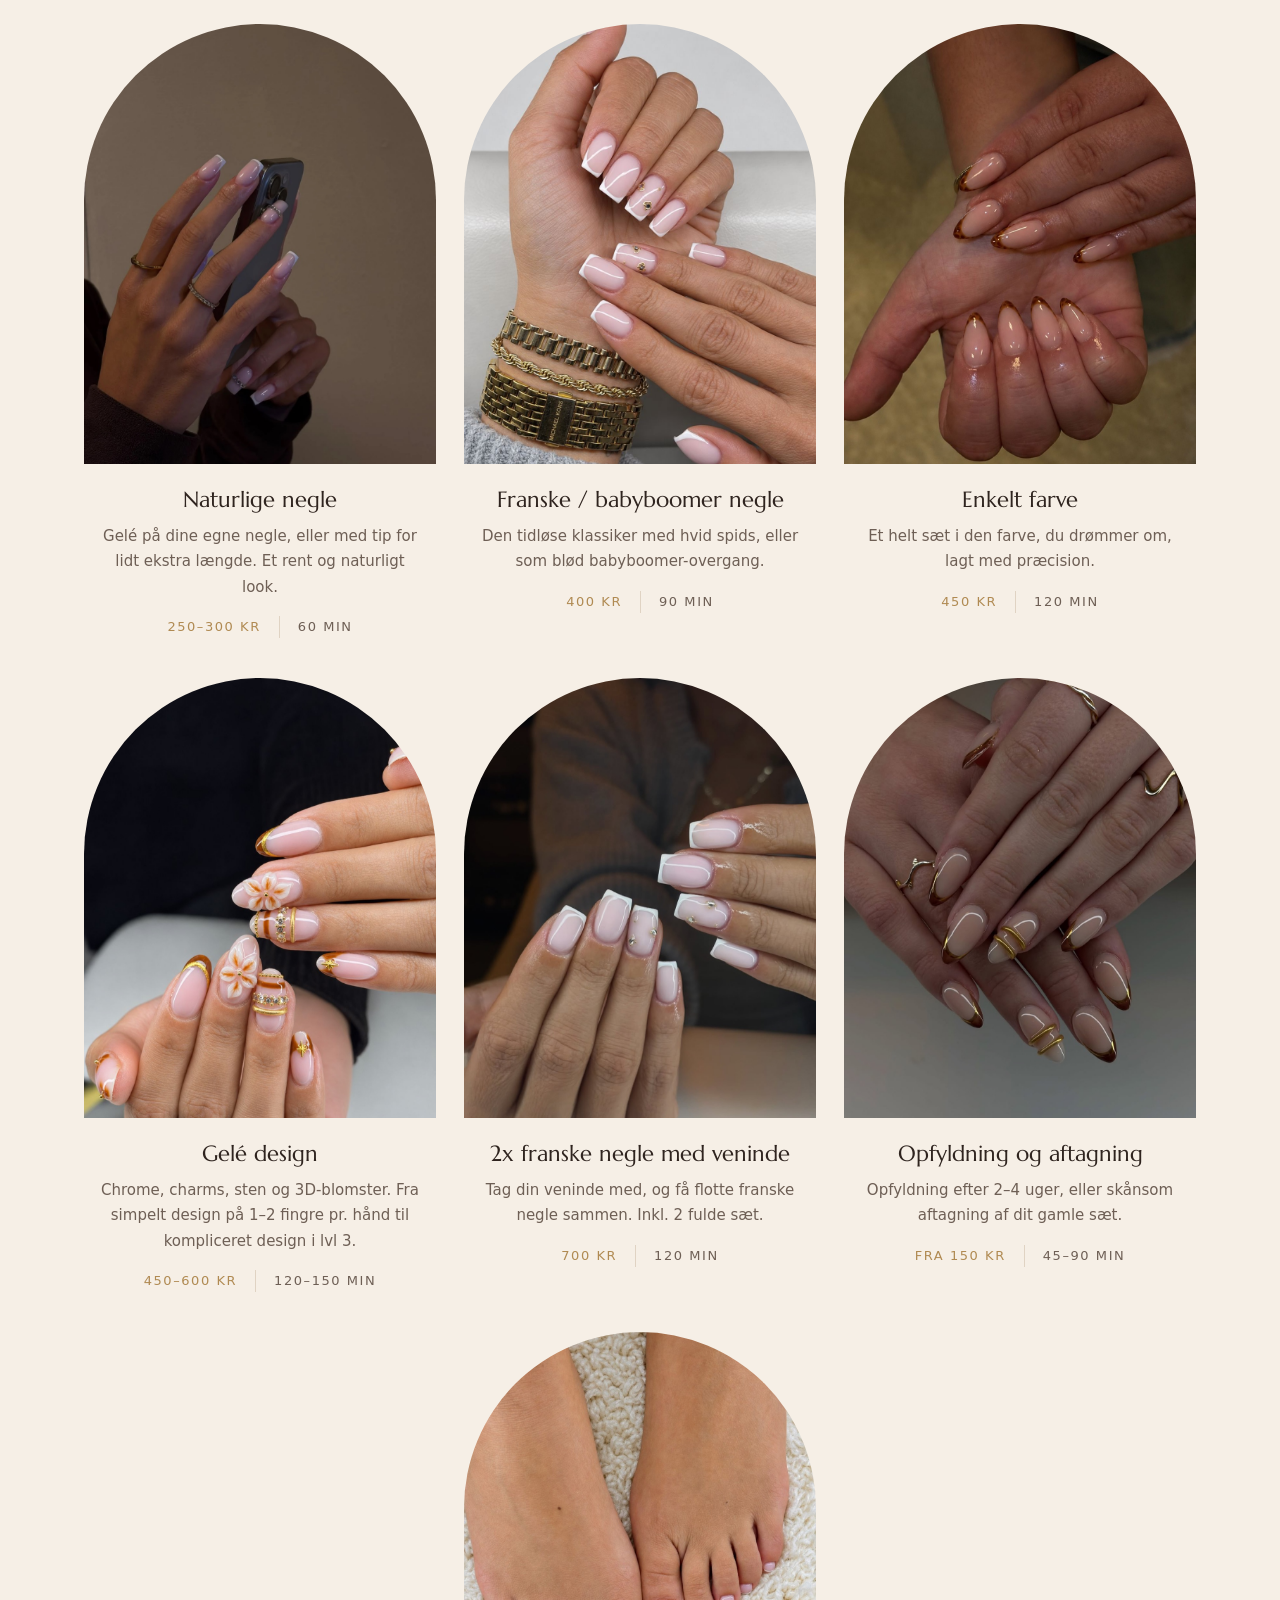
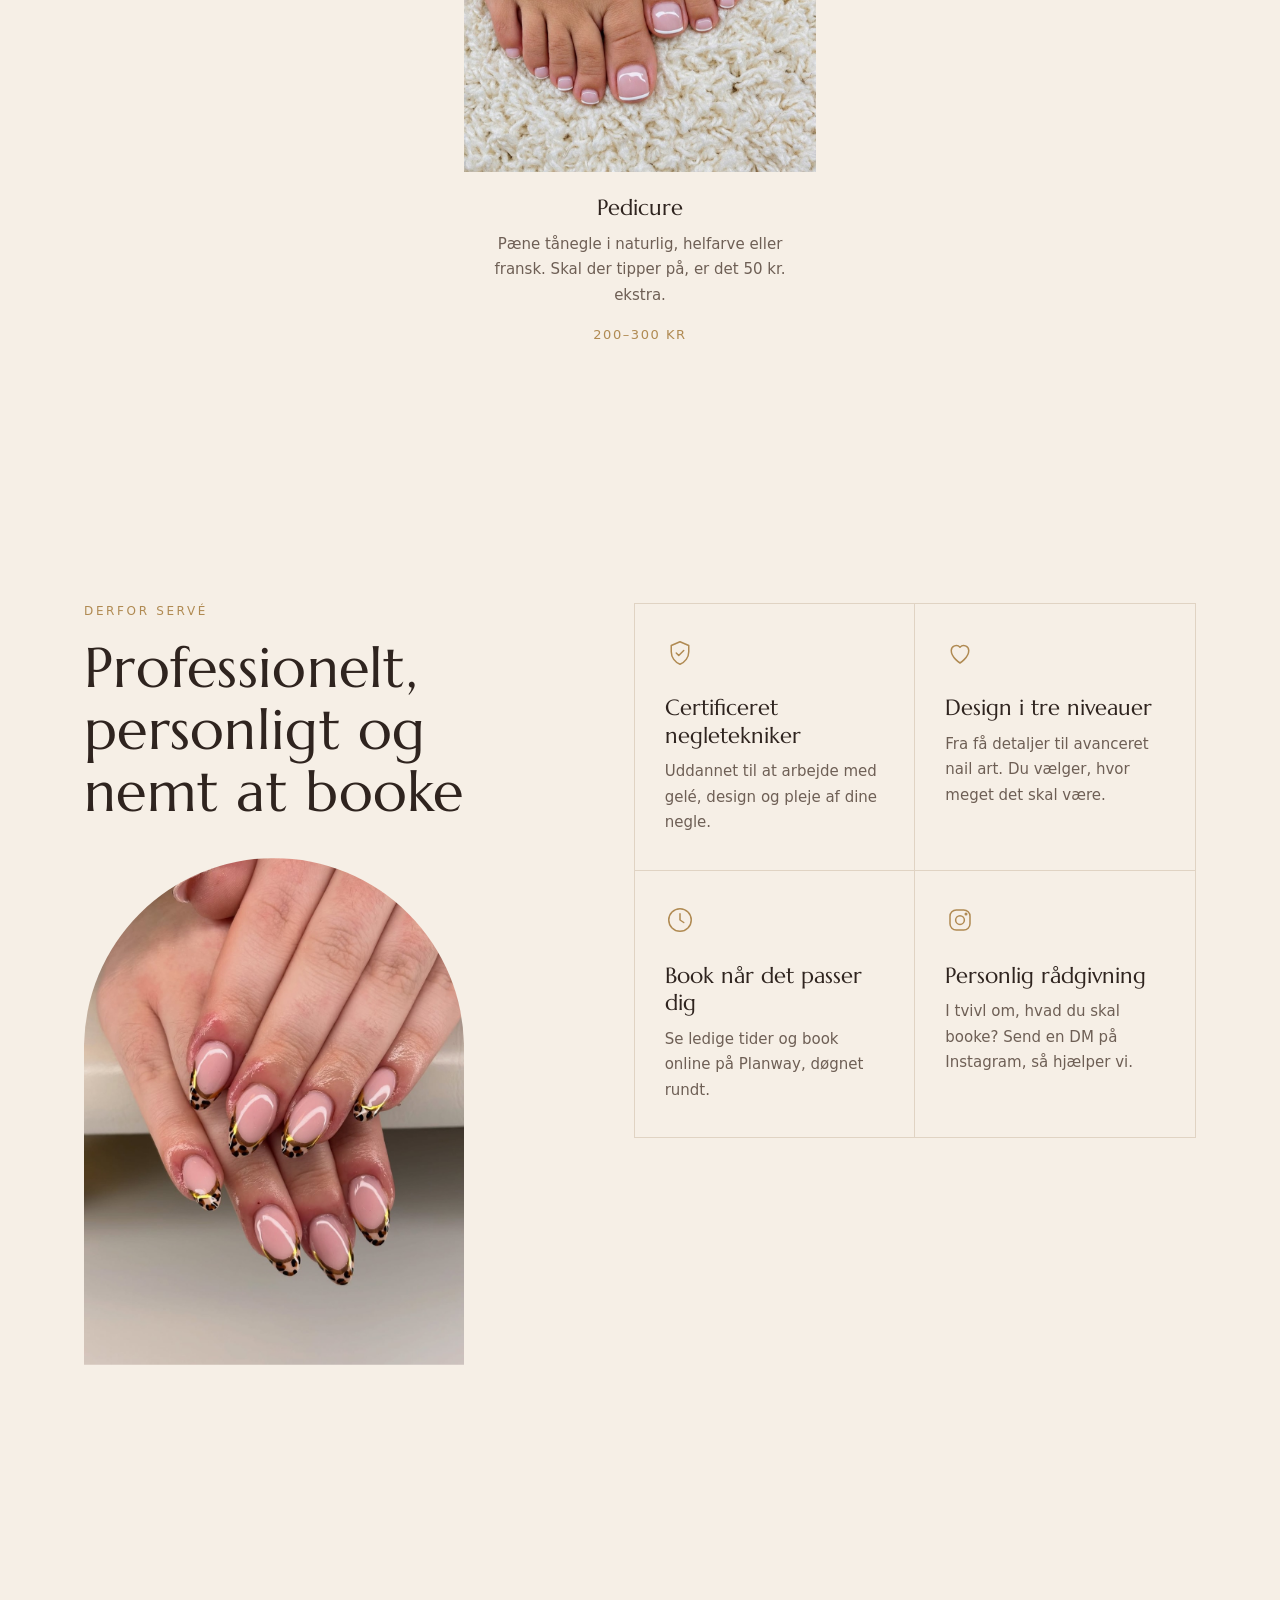
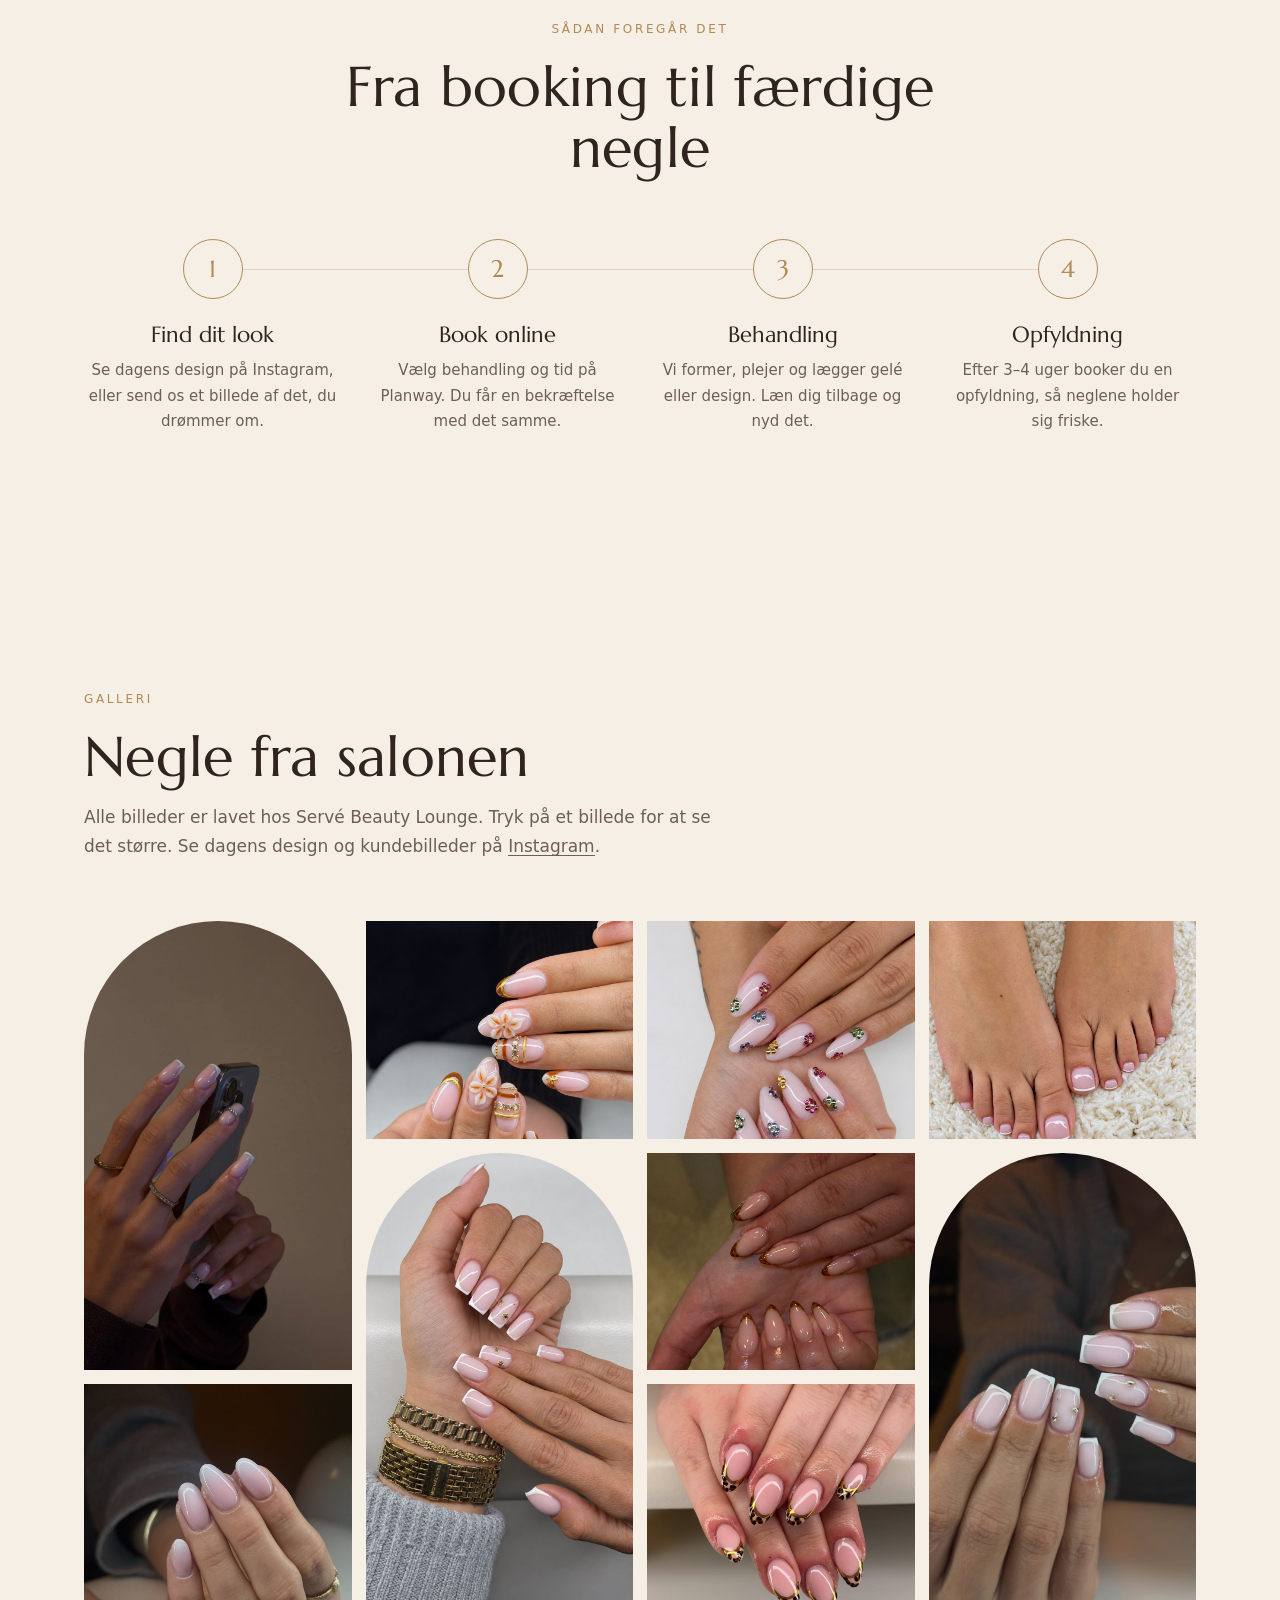
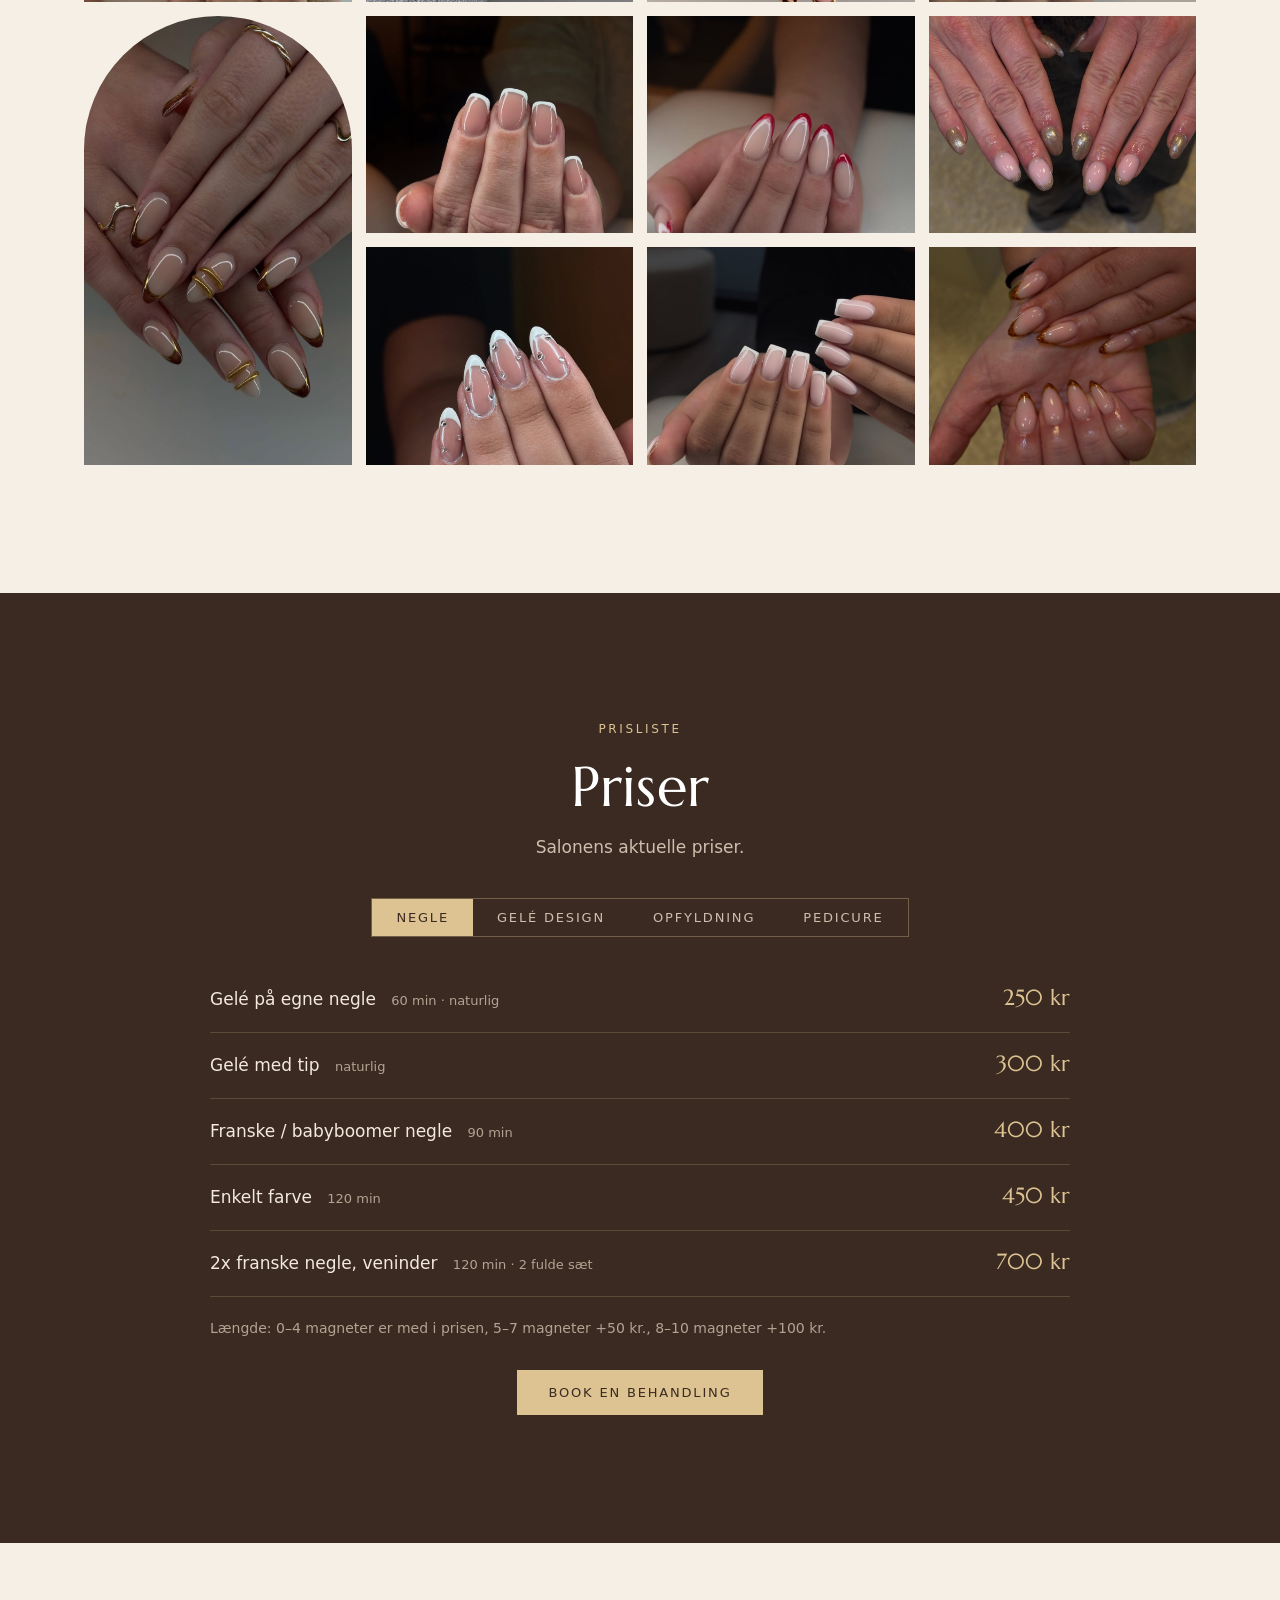
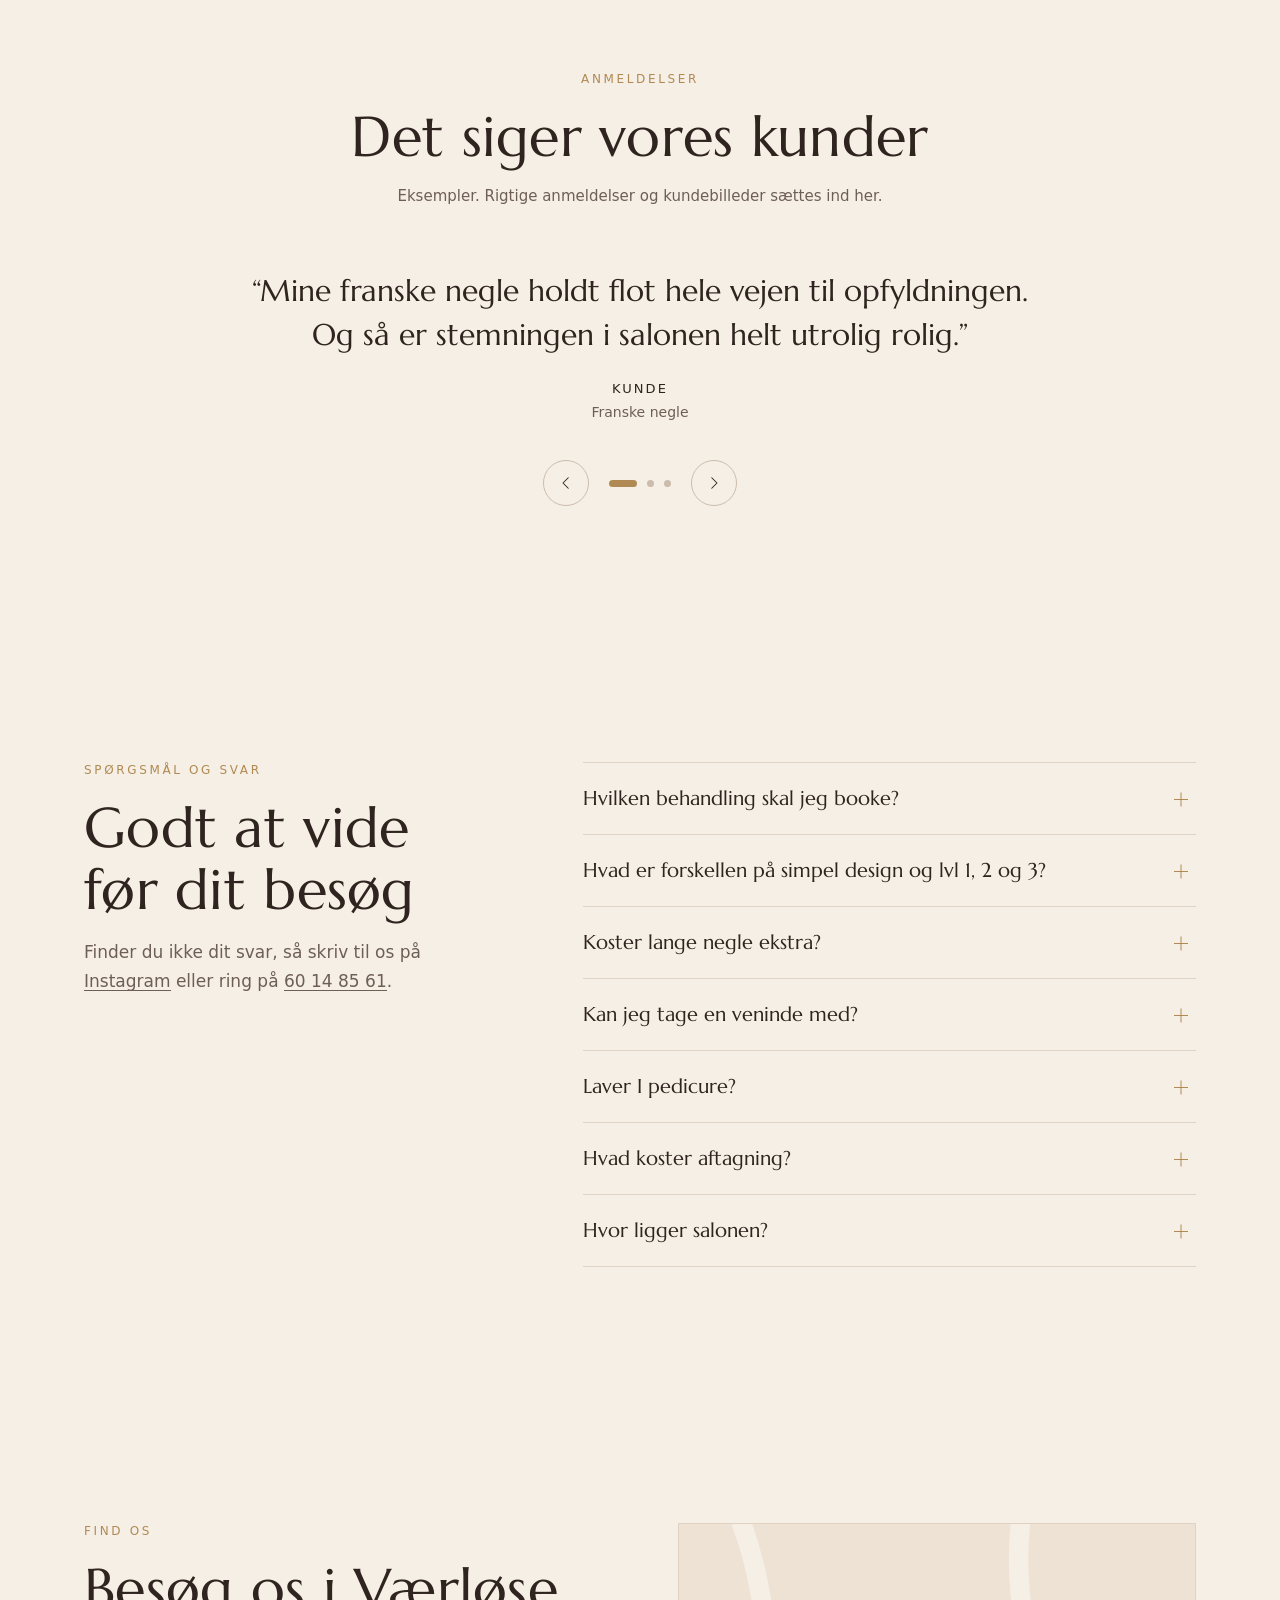
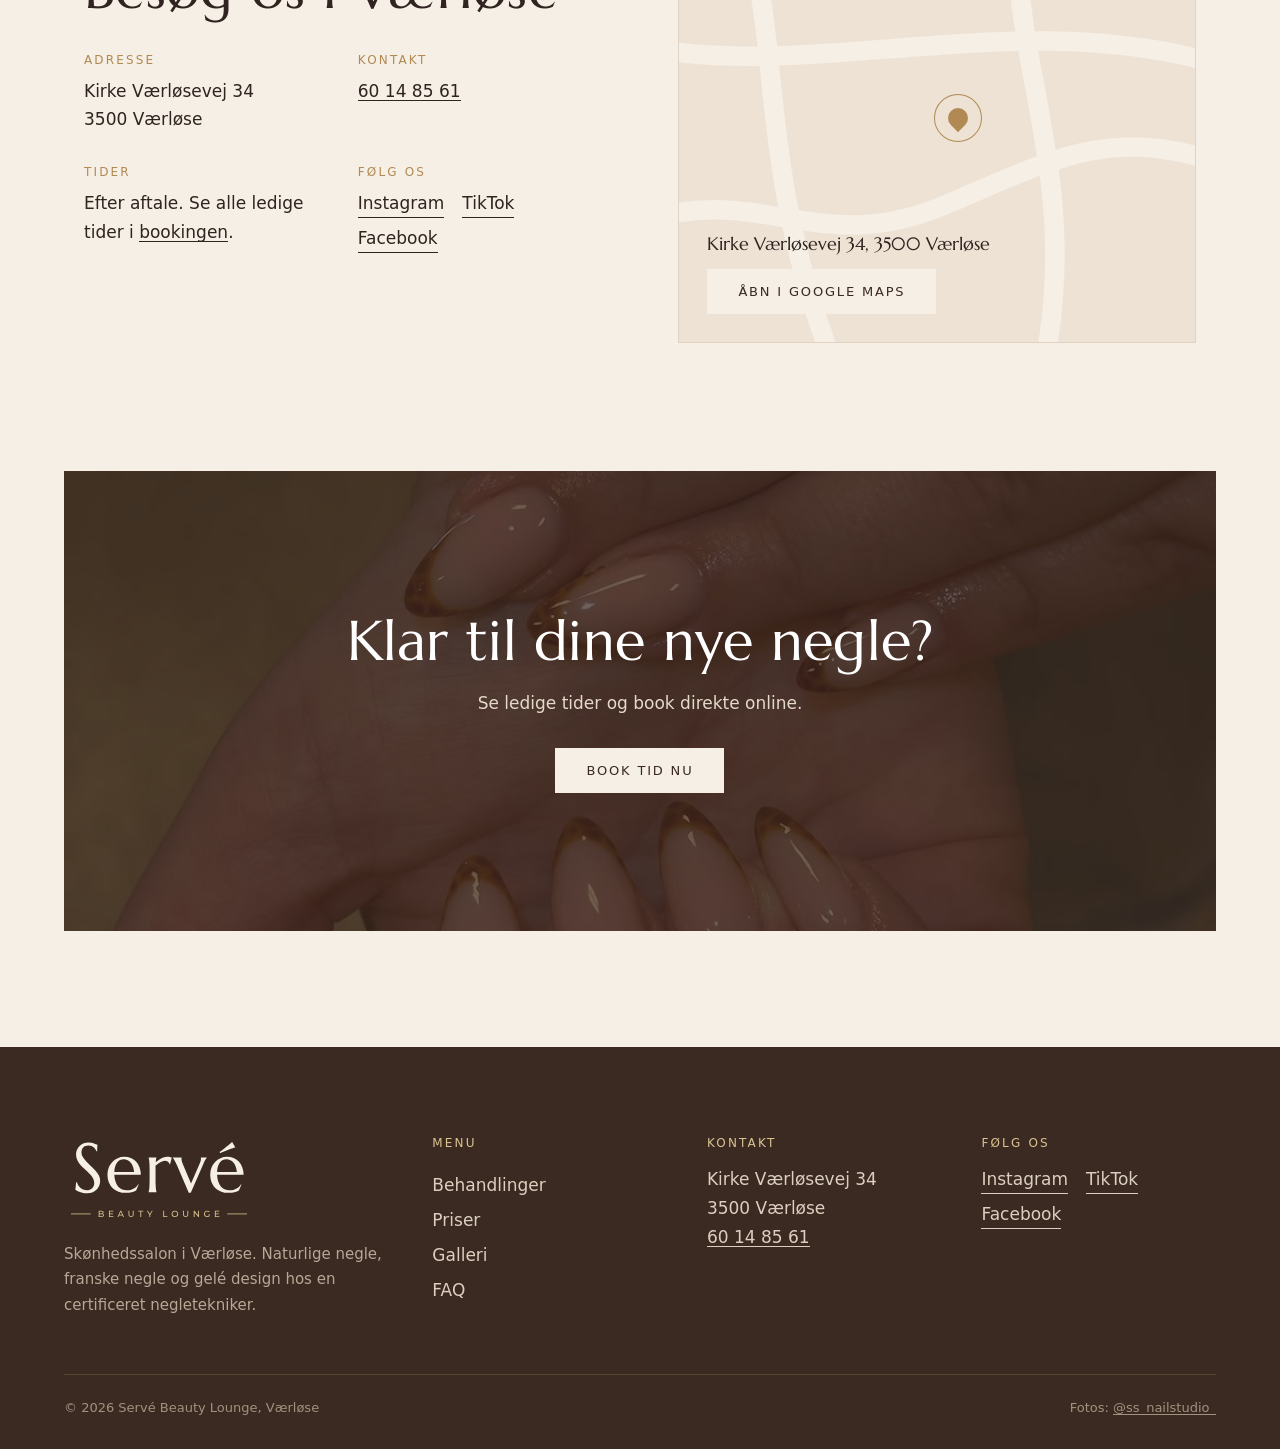
==== commit 6199d1d5: "New logo: idea C layout in the idea A font (Marcellus) - "Servé" over "— BEAUTY LOUNGE —", rebuilt b" ====
--- a/index.html
+++ b/index.html
@@ -8,7 +8,7 @@
   <meta name="keywords" content="skønhedssalon Værløse, neglesalon Værløse, negle Værløse, gelé negle, franske negle, babyboomer negle, nail art, gelé design, negletekniker Værløse, pedicure Værløse">
   <link rel="canonical" href="https://serve-beauty-lounge.vercel.app/">
   <meta name="theme-color" content="#f6efe6">
-  <link rel="icon" href="favicon.svg" type="image/svg+xml">
+  <link rel="icon" href="favicon.svg?v=20261113" type="image/svg+xml">
   <!-- Fjern noindex (her og i vercel.json), når rigtige anmeldelser er sat ind. -->
   <meta name="robots" content="noindex, nofollow">
 
@@ -28,7 +28,7 @@
   <link rel="preconnect" href="https://fonts.googleapis.com">
   <link rel="preconnect" href="https://fonts.gstatic.com" crossorigin>
   <link href="https://fonts.googleapis.com/css2?family=Marcellus&display=swap" rel="stylesheet">
-  <link rel="stylesheet" href="styles.css?v=20261112a">
+  <link rel="stylesheet" href="styles.css?v=20261113a">
 
   <!-- Struktureret data: oplysninger fra salonens Instagram og Planway (8. nov. 2026). -->
   <script type="application/ld+json">
@@ -98,7 +98,7 @@
 
   <header class="site-header" id="header">
     <a class="logo" href="#top" aria-label="Servé Beauty Lounge, forside">
-      <img class="logo-icon" src="images/logo-mark.svg" alt="" width="40" height="40"><img class="logo-word" src="images/logo-wordmark-dark.svg" alt="Servé Beauty Lounge" width="150" height="58"><img class="logo-word logo-word-light" src="images/logo-wordmark.svg" alt="" width="150" height="58">
+      <img class="logo-word" src="images/logo-wordmark-dark.svg?v=20261113" alt="Servé Beauty Lounge" width="231" height="78"><img class="logo-word logo-word-light" src="images/logo-wordmark.svg?v=20261113" alt="" width="231" height="78">
     </a>
     <nav class="nav" id="nav" aria-label="Hovedmenu">
       <a href="#behandlinger">Behandlinger</a>
@@ -175,7 +175,7 @@
           <li>Gelé design i tre niveauer, fra enkelt til avanceret</li>
           <li>Se dagens design og kundebilleder på Instagram</li>
         </ul>
-        <img class="signature" src="images/logo-mark.svg" alt="" width="72" height="72">
+        <img class="signature" src="images/logo-mark.svg?v=20261113" alt="" width="48" height="85">
       </div>
     </section>
 
@@ -183,7 +183,7 @@
     <section class="owner" aria-labelledby="owner-title">
       <div class="owner-inner">
         <figure class="owner-portrait" data-reveal>
-          <img src="images/logo-mark.svg" alt="" width="160" height="160">
+          <img src="images/logo-mark-light.svg?v=20261113" alt="" width="160" height="160">
           <figcaption>Billede af ejeren kommer her</figcaption>
         </figure>
         <div class="owner-text" data-reveal>
@@ -491,7 +491,7 @@
   <footer class="site-footer">
     <div class="footer-grid">
       <div class="footer-brand">
-        <img class="footer-logo" src="images/logo.svg" alt="Servé Beauty Lounge" width="200" height="219" loading="lazy">
+        <img class="footer-logo" src="images/logo.svg?v=20261113" alt="Servé Beauty Lounge" width="326" height="153" loading="lazy">
         <p>Skønhedssalon i Værløse. Naturlige negle, franske negle og gelé design hos en certificeret negletekniker.</p>
       </div>
       <nav aria-label="Sidefod">
--- a/styles.css
+++ b/styles.css
@@ -99,8 +99,7 @@
 .site-header.scrolled::before { opacity: 1; }
 .menu-open .site-header::before { opacity: 0; }
 .logo { display: flex; align-items: center; gap: 10px; text-decoration: none; }
-.logo-icon { width: 44px; height: 44px; }
-.logo-word { width: 132px; height: auto; }
+.logo-word { width: 150px; height: auto; }
 .demo-badge { align-self: center; padding: 3px 10px; border: 1px solid var(--line); color: var(--ink-soft); font-size: .6875rem; letter-spacing: .14em; text-transform: uppercase; white-space: nowrap; }
 .nav { display: flex; align-items: center; gap: 26px; margin-left: auto; }
 .nav a:not(.btn) { text-decoration: none; font-size: .8125rem; letter-spacing: .12em; text-transform: uppercase; color: var(--ink-soft); position: relative; transition: color .2s; }
@@ -200,13 +199,13 @@
 .checks { list-style: none; padding: 0; margin: 28px 0 0; display: grid; gap: 12px; }
 .checks li { display: flex; gap: 14px; align-items: baseline; }
 .checks li::before { content: ""; flex: none; width: 16px; height: 1px; background: var(--gold); transform: translateY(-5px); }
-.signature { margin-top: 30px; width: 64px; }
+.signature { margin-top: 30px; width: 30px; height: auto; }
 
 /* ---------- Owner (dark, like angelbeauty + bronzed portrait circle) ---------- */
 .owner { background: var(--choco); color: var(--sand); }
 .owner-inner { max-width: var(--max); margin: 0 auto; padding: clamp(72px, 10vw, 128px) var(--gutter); display: grid; grid-template-columns: .8fr 1.2fr; gap: clamp(40px, 7vw, 110px); align-items: center; }
 .owner-portrait { margin: 0; justify-self: center; display: grid; justify-items: center; gap: 14px; }
-.owner-portrait img { width: min(320px, 70vw); aspect-ratio: 1; border-radius: 50%; padding: 22%; background: var(--choco-2); box-shadow: 0 0 0 1px rgb(220 195 145 / .35), 0 0 0 14px var(--choco), 0 0 0 15px rgb(220 195 145 / .2); }
+.owner-portrait img { width: min(320px, 70vw); aspect-ratio: 1; object-fit: contain; border-radius: 50%; padding: 28%; background: var(--choco-2); box-shadow: 0 0 0 1px rgb(220 195 145 / .35), 0 0 0 14px var(--choco), 0 0 0 15px rgb(220 195 145 / .2); }
 .owner-portrait figcaption { font-size: .75rem; letter-spacing: .14em; text-transform: uppercase; color: var(--taupe-light); }
 .owner h2 { color: #fff; margin-bottom: 22px; }
 .owner-text p:not(.kicker) { color: #dccfbf; margin-top: 14px; max-width: 54ch; }
@@ -328,7 +327,7 @@
 /* ---------- Footer ---------- */
 .site-footer { padding: clamp(56px, 7vw, 88px) var(--gutter) 30px; background: var(--choco); color: #dccfbf; }
 .footer-grid { max-width: var(--max); margin: 0 auto; display: grid; grid-template-columns: 1.4fr 1fr 1fr 1fr; gap: 40px; align-items: start; }
-.footer-logo { width: 170px; }
+.footer-logo { width: 190px; height: auto; }
 .footer-brand p { margin-top: 18px; max-width: 34ch; color: #b8a796; font-size: .9375rem; }
 .site-footer h3 { font: 500 .75rem/1.4 var(--body); letter-spacing: .18em; text-transform: uppercase; color: var(--gold-light); margin-bottom: 14px; }
 .site-footer nav { display: grid; gap: 6px; align-content: start; }
@@ -373,8 +372,7 @@
   .footer-grid { grid-template-columns: 1fr 1fr; }
 }
 @media (max-width: 600px) {
-  .logo-icon { width: 34px; height: 34px; }
-  .logo-word { width: 108px; }
+  .logo-word { width: 124px; }
   .hero { padding: 120px 20px 72px; }
   .lede { font-size: 1rem; }
   .facts { grid-template-columns: 1fr 1fr; }
